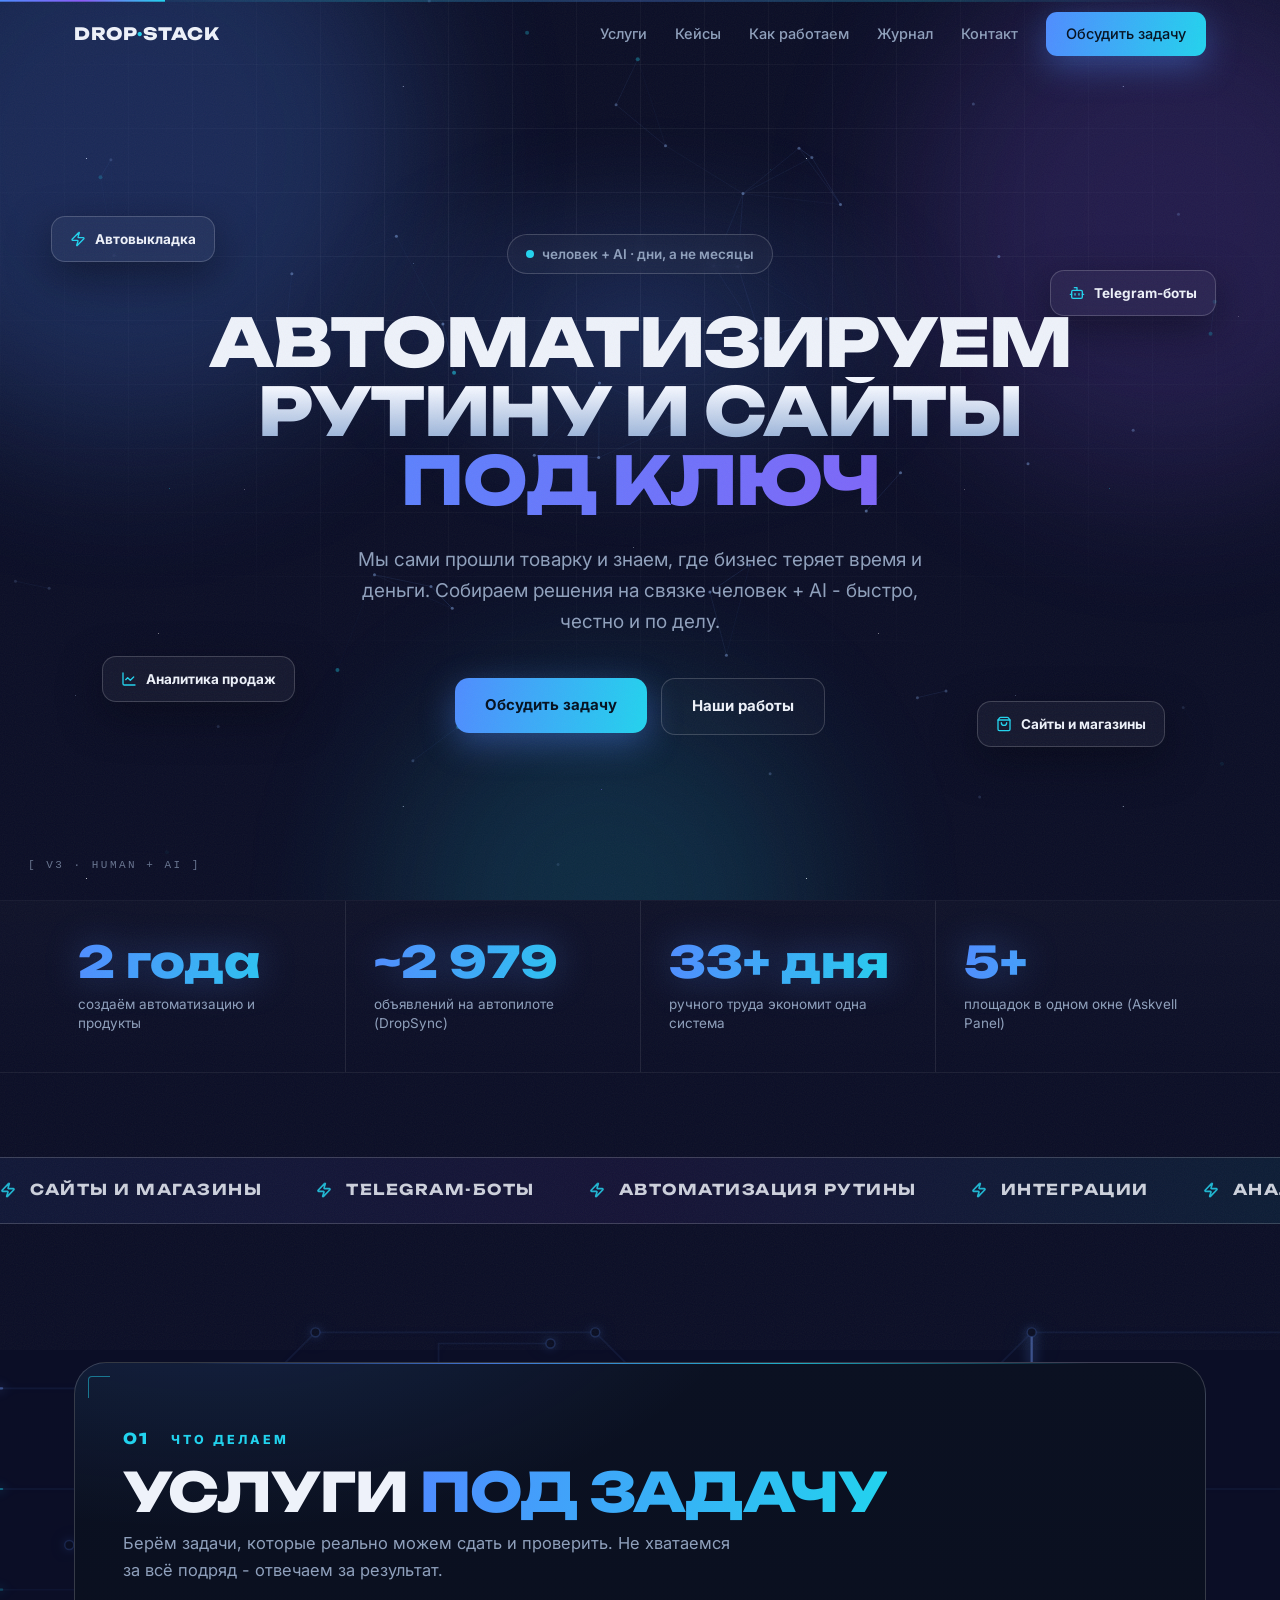
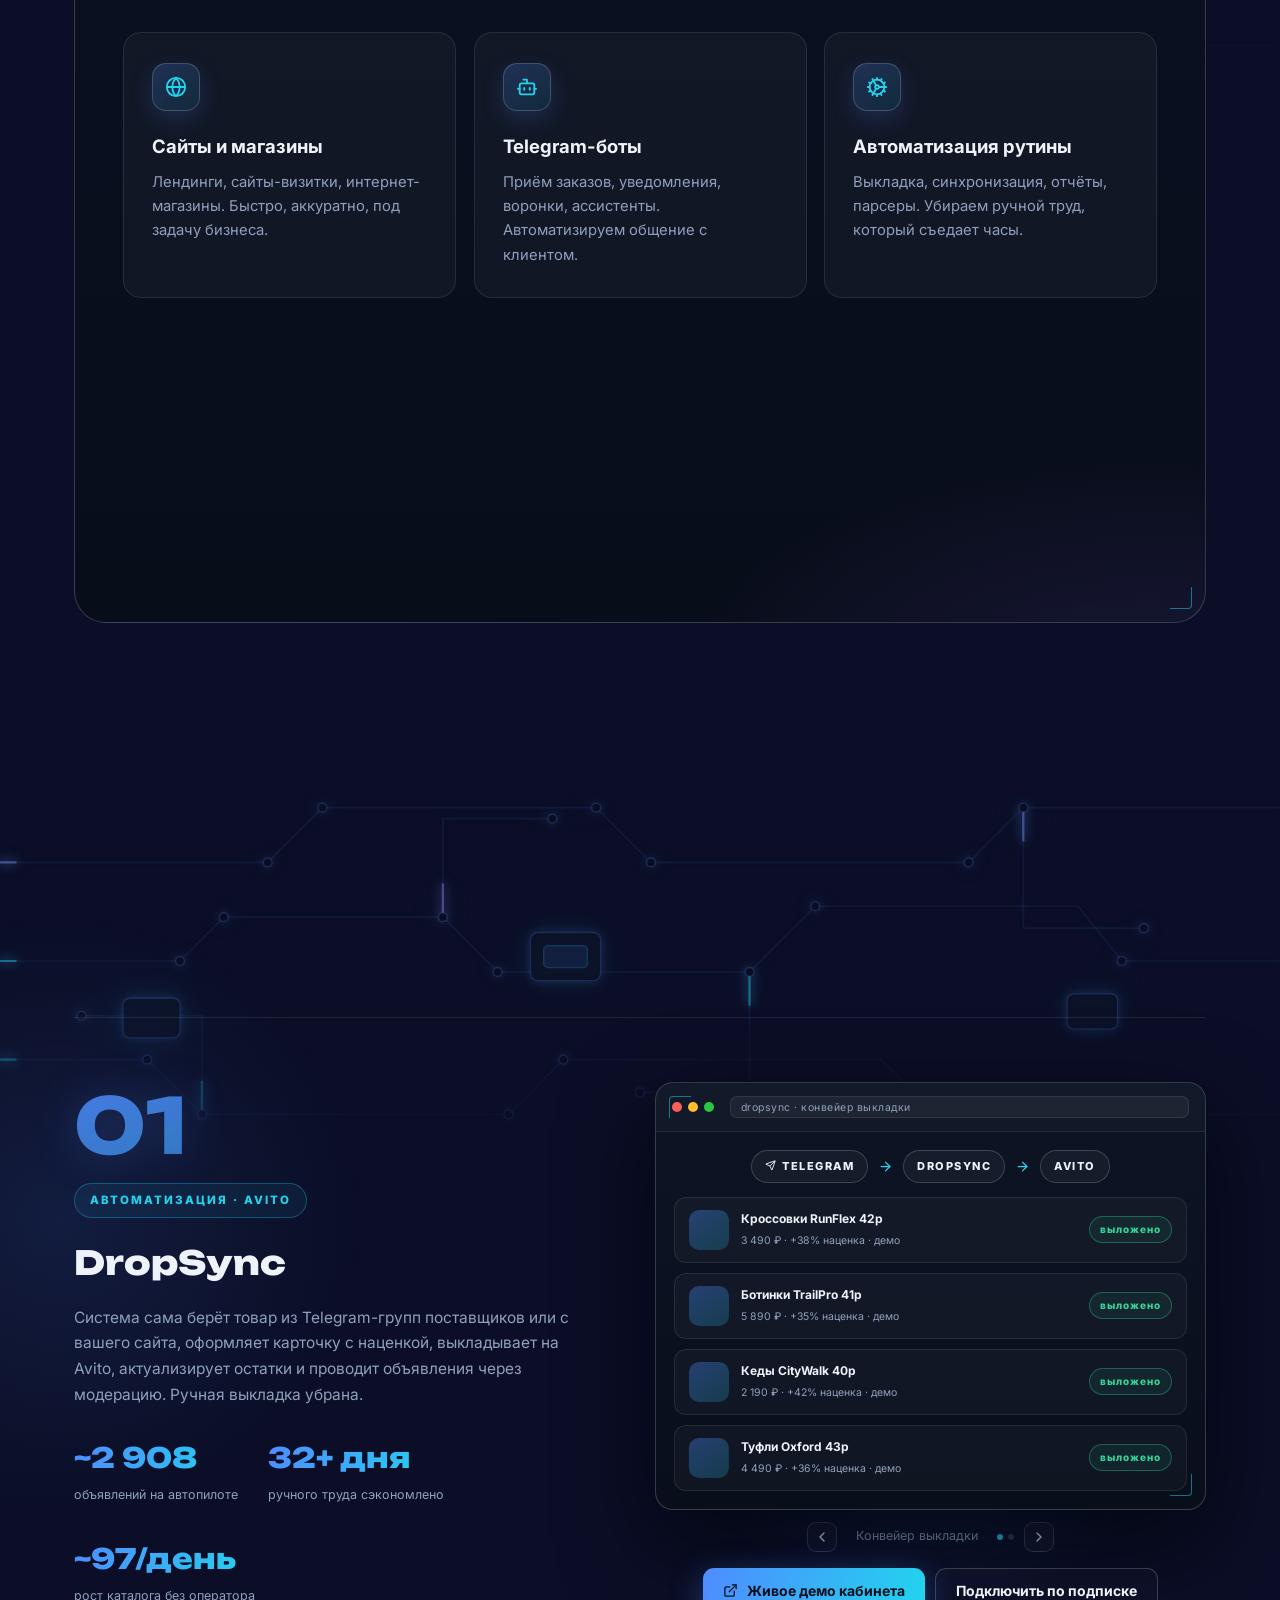
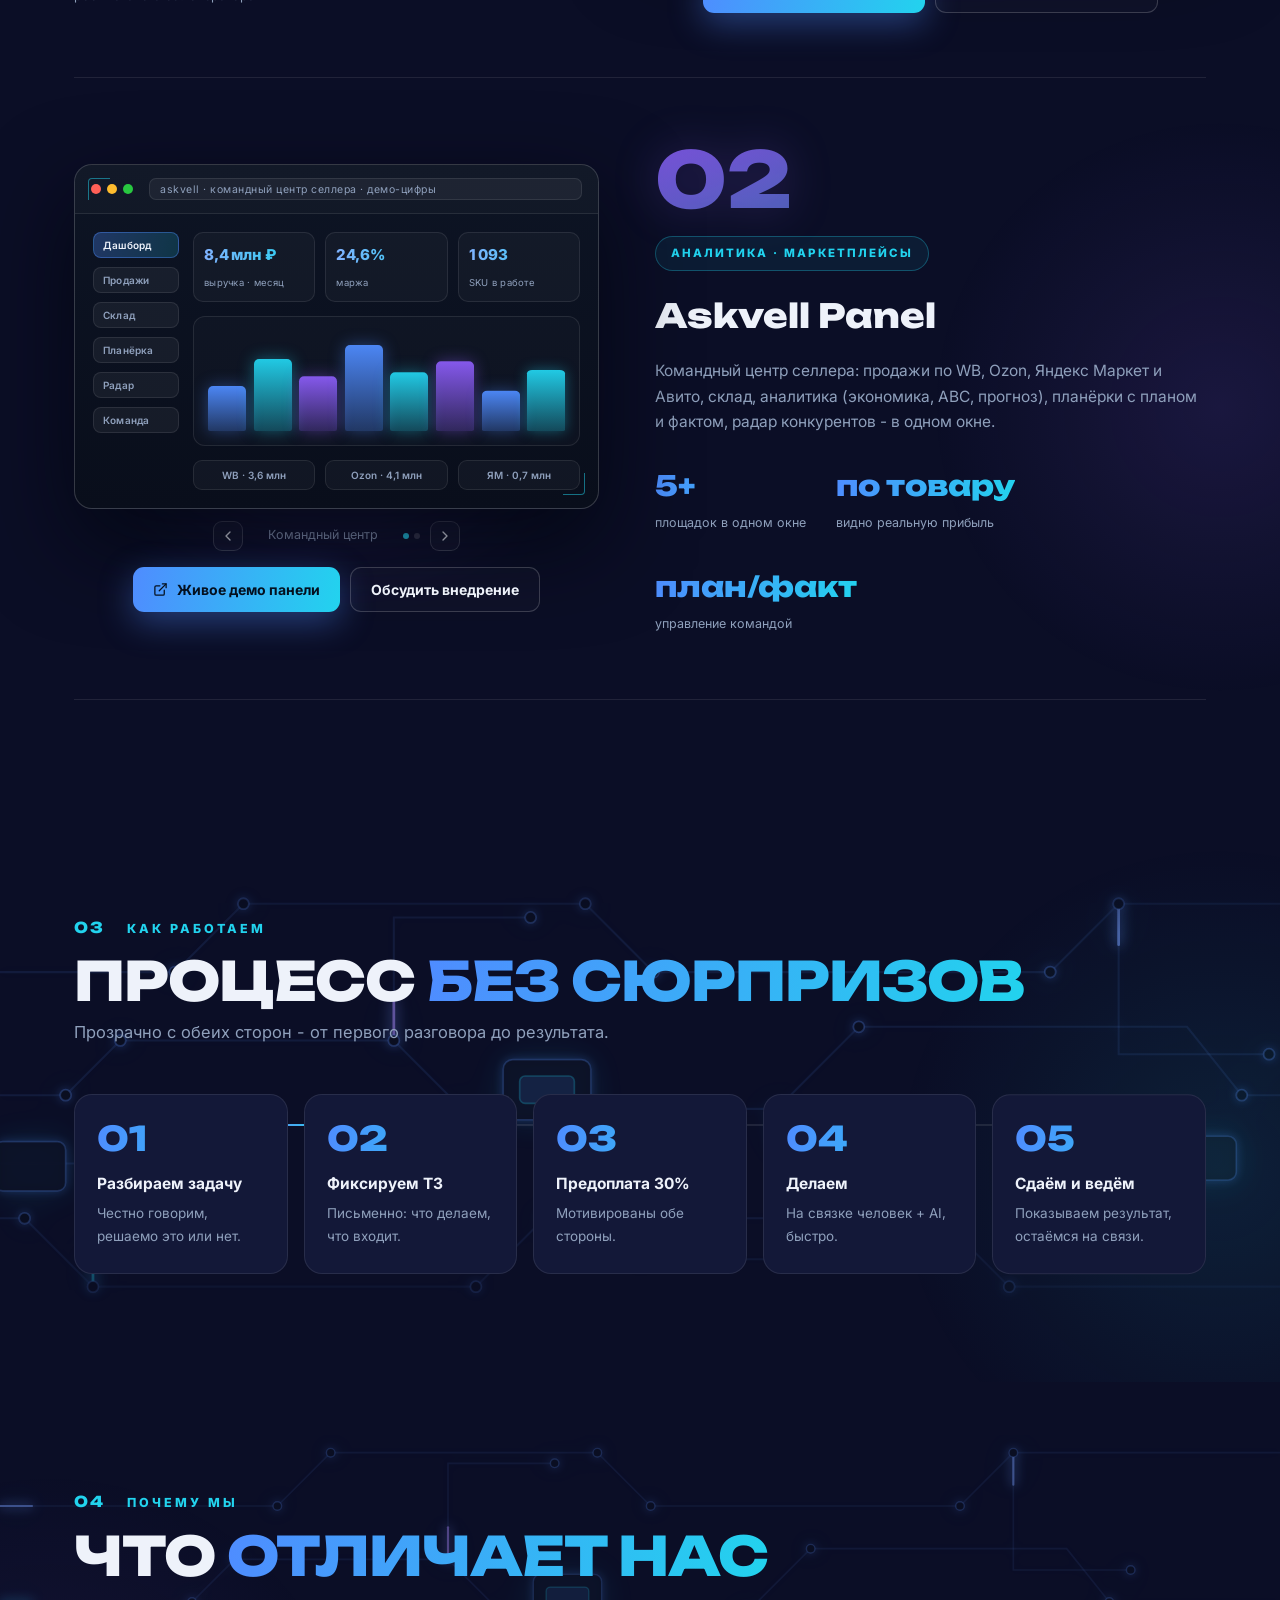
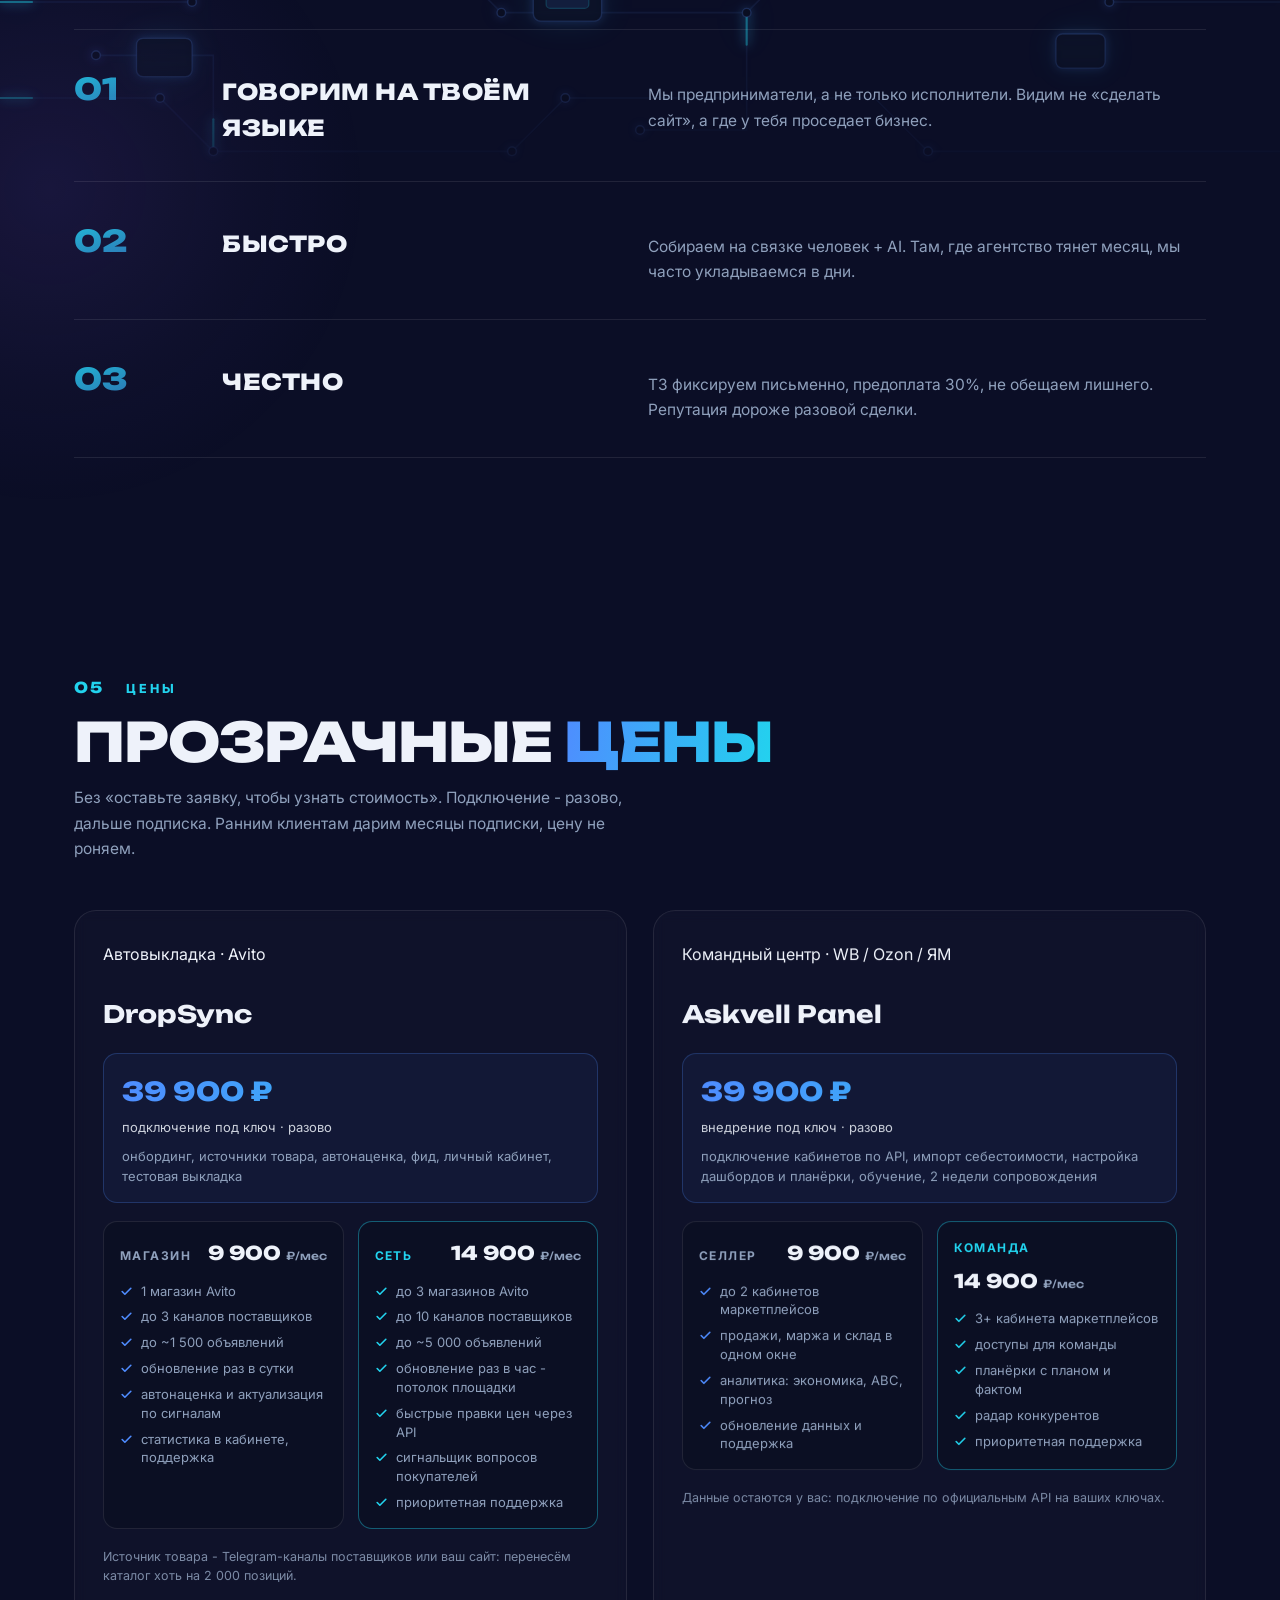
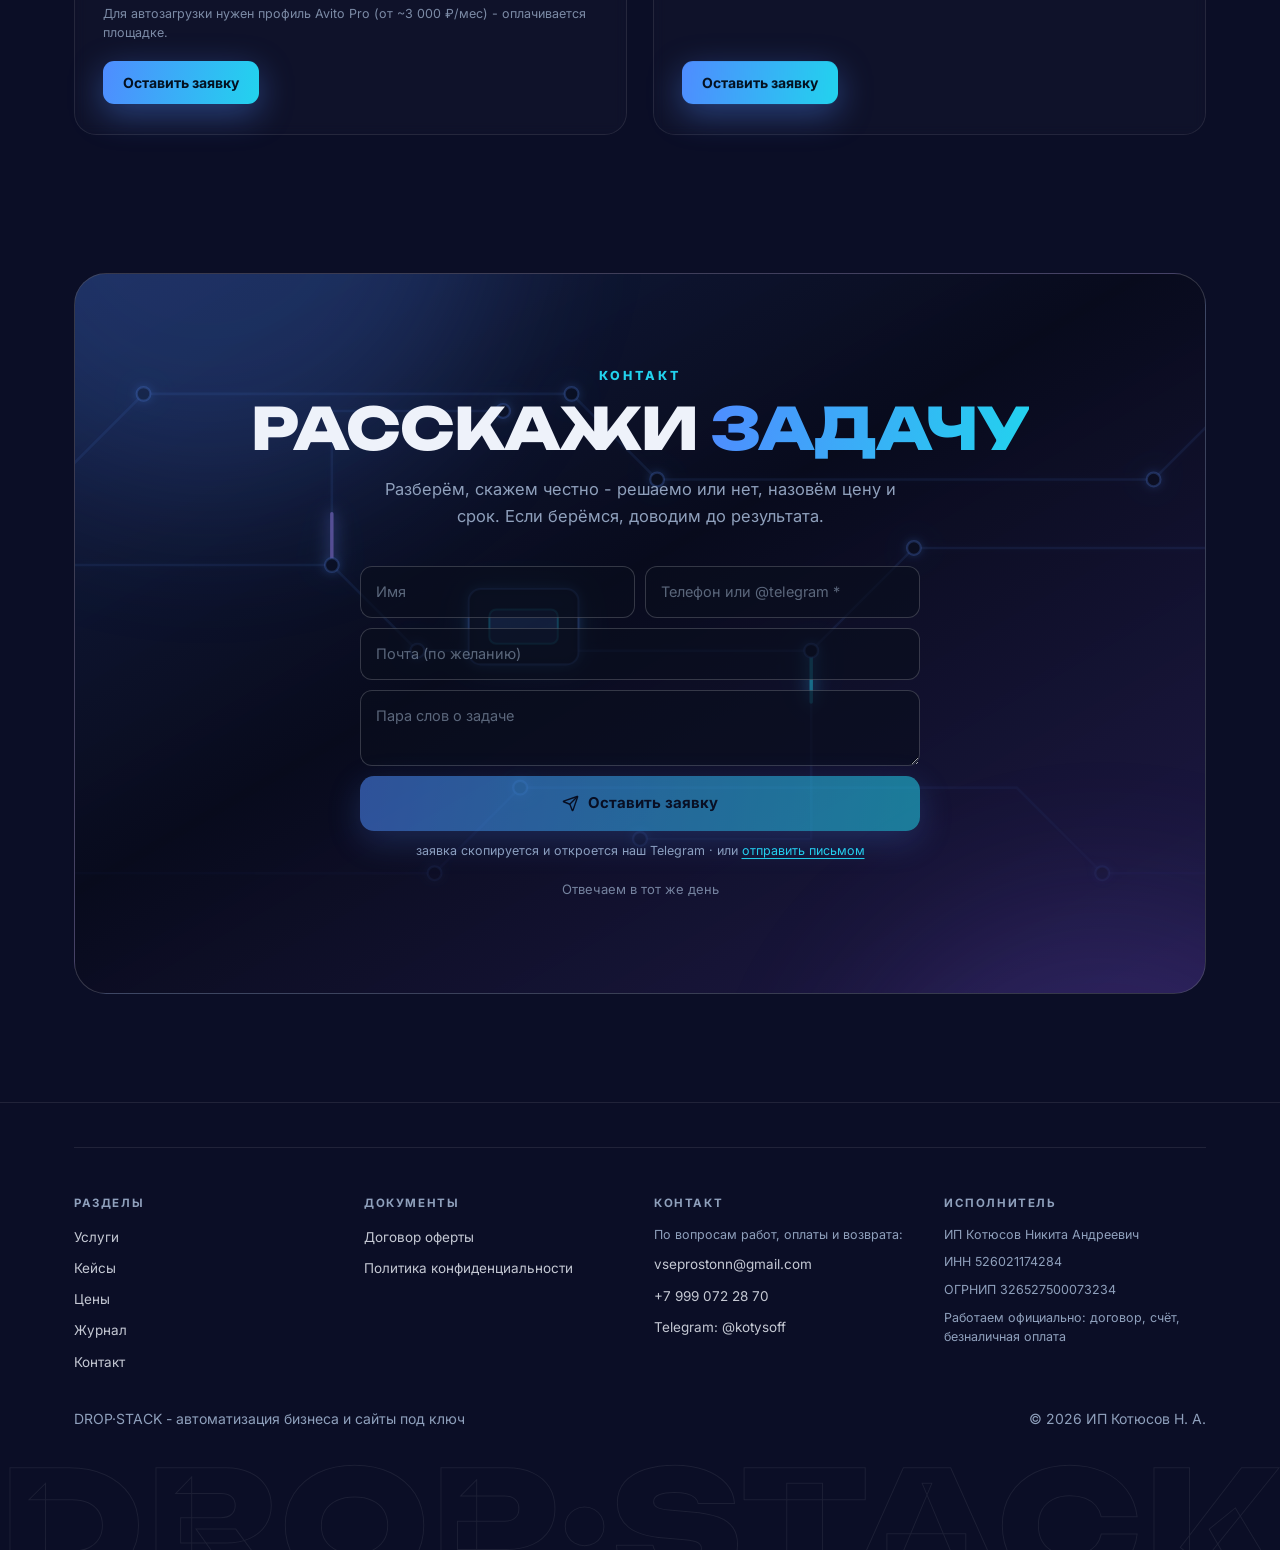
==== index.html @ 66cd3156 "site: живой нейро-мозг в пустой зоне Кейсов (связи бегут, реагирует на курсор)" ====
<!doctype html>
<html lang="ru">
  <head>
    <meta charset="UTF-8" />
    <meta name="viewport" content="width=device-width, initial-scale=1.0" />
    <title>DROP·STACK - автоматизация бизнеса и сайты под ключ</title>
    <meta name="description" content="Автоматизация рутины, сайты, Telegram-боты и интеграции. Сами из товарки - понимаем боль изнутри. Собираем на связке человек + AI: быстро и по делу." />
    <meta property="og:type" content="website" />
    <meta property="og:title" content="DROP·STACK - автоматизация бизнеса и сайты под ключ" />
    <meta property="og:description" content="Автоматизация рутины, сайты, Telegram-боты и интеграции. Собираем на связке человек + AI: быстро и по делу." />
    <meta property="og:url" content="https://dropstack.ru/" />
    <meta property="og:locale" content="ru_RU" />
    <meta property="og:image" content="https://dropstack.ru/og.png" />
    <meta property="og:image:width" content="1200" />
    <meta property="og:image:height" content="630" />
    <meta name="twitter:card" content="summary_large_image" />
    <meta name="twitter:image" content="https://dropstack.ru/og.png" />
    <meta name="theme-color" content="#0b0e26" />
    <link rel="icon" type="image/svg+xml" href="/favicon.svg" />
    <link rel="preconnect" href="https://fonts.googleapis.com" />
    <link rel="preconnect" href="https://fonts.gstatic.com" crossorigin />
    <link href="https://fonts.googleapis.com/css2?family=Inter:wght@400;500;700;800&family=Unbounded:wght@700;800&display=swap" rel="stylesheet" />
    <script type="application/ld+json">
    {
      "@context": "https://schema.org",
      "@type": "Organization",
      "name": "DROP·STACK",
      "url": "https://dropstack.ru/",
      "description": "Автоматизация бизнеса, сайты, Telegram-боты и интеграции на связке человек + AI",
      "contactPoint": { "@type": "ContactPoint", "url": "https://t.me/kotysoff", "contactType": "sales" }
    }
    </script>
    <script type="module" crossorigin src="/assets/main-CTXXVS-9.js"></script>
    <link rel="modulepreload" crossorigin href="/assets/x-BPyCkzCX.js">
    <link rel="modulepreload" crossorigin href="/assets/cog-C-pFBbUE.js">
    <link rel="modulepreload" crossorigin href="/assets/chart-column-D_txavmo.js">
    <link rel="stylesheet" crossorigin href="/assets/main-BK6hkOrl.css">
  </head>
  <body>
    <div id="root"></div>
  </body>
</html>
---- assets/main-BK6hkOrl.css ----
:root{--bg: #0b0e26;--bg2: #121740;--panel: rgba(255, 255, 255, .035);--panel-solid: #131838;--line: rgba(255, 255, 255, .09);--line-strong: rgba(255, 255, 255, .18);--text: #eef2fa;--muted: #8fa0bc;--accent: #4f8cff;--accent2: #22d3ee;--accent3: #8b5cf6;--grad: linear-gradient(100deg, #4f8cff, #22d3ee);--grad3: linear-gradient(100deg, #4f8cff 0%, #8b5cf6 50%, #22d3ee 100%);--radius: 18px;--max: 1180px;--nav-h: 68px}*{box-sizing:border-box;margin:0;padding:0}html{scroll-behavior:smooth}html,body{overflow-x:clip}body{font-family:Inter,-apple-system,BlinkMacSystemFont,Segoe UI,Roboto,sans-serif;background:var(--bg);color:var(--text);line-height:1.65;-webkit-font-smoothing:antialiased}a{color:inherit;text-decoration:none}button{font:inherit;border:none;background:none;cursor:pointer;color:inherit}::selection{background:#4f8cff59}.wrap{max-width:var(--max);margin:0 auto;padding:0 24px}.display{font-family:Unbounded,Inter,sans-serif;letter-spacing:-.5px}.grad-text{background:var(--grad);-webkit-background-clip:text;background-clip:text;color:transparent}.noise{position:fixed;inset:-50%;width:200%;height:200%;pointer-events:none;z-index:99;opacity:.05;background-image:url("data:image/svg+xml,%3Csvg xmlns='http://www.w3.org/2000/svg' width='240' height='240'%3E%3Cfilter id='n'%3E%3CfeTurbulence type='fractalNoise' baseFrequency='0.9' numOctaves='2'/%3E%3C/filter%3E%3Crect width='100%25' height='100%25' filter='url(%23n)'/%3E%3C/svg%3E")}.circuit{position:absolute;inset:0;width:100%;height:100%;pointer-events:none}.circuit .trace{fill:none;stroke:#6094ff29;stroke-width:1.5}.circuit .cpulse{fill:none;stroke:#22d3eee6;stroke-width:2;stroke-linecap:round;stroke-dasharray:30 1500;stroke-dashoffset:0;filter:drop-shadow(0 0 5px rgba(34,211,238,.9));animation:pulseflow 8s linear infinite}.circuit .cp1{animation-duration:10s;animation-delay:-3s;stroke:#78a0ffe6;filter:drop-shadow(0 0 5px rgba(120,160,255,.9))}.circuit .cp2{animation-duration:12s;animation-delay:-6s}.circuit .cp3{animation-duration:9s;animation-delay:-1.5s;stroke:#a78bfad9;filter:drop-shadow(0 0 5px rgba(167,139,250,.85))}@keyframes pulseflow{to{stroke-dashoffset:-1530}}.circuit .chips rect{fill:#0d1322e6;stroke:#6094ff59;stroke-width:1.2}.circuit .chips .chip-core{fill:#4f8cff33;stroke:#22d3ee66}.circuit .pad{fill:#0a0f1e;stroke:#6094ff66;stroke-width:1.3}.circuit-bg-process{opacity:.62;mask-image:linear-gradient(180deg,transparent 0%,#000 22%,#000 68%,transparent 100%);-webkit-mask-image:linear-gradient(180deg,transparent 0%,#000 22%,#000 68%,transparent 100%)}.circuit-bg-cta{opacity:.55;mask-image:linear-gradient(180deg,#000 55%,transparent 95%);-webkit-mask-image:linear-gradient(180deg,#000 55%,transparent 95%)}.circuit-bg-cases{inset:0 0 auto;height:460px;opacity:.52;mask-image:linear-gradient(180deg,transparent 0%,#000 18%,#000 58%,transparent 100%);-webkit-mask-image:linear-gradient(180deg,transparent 0%,#000 18%,#000 58%,transparent 100%)}.circuit-bg-services{inset:0 0 auto;height:470px;opacity:.5;mask-image:linear-gradient(180deg,transparent 0%,#000 16%,#000 54%,transparent 100%);-webkit-mask-image:linear-gradient(180deg,transparent 0%,#000 16%,#000 54%,transparent 100%)}.cta-form{width:100%;max-width:560px;margin:26px auto 0;display:flex;flex-direction:column;gap:10px;position:relative;text-align:left}.cta-form-row{display:flex;gap:10px}.cta-form-row input{flex:1;min-width:0}.cta-form input,.cta-form textarea{width:100%;background:#0a0f1ea6;border:1px solid var(--line-strong);border-radius:12px;padding:13px 15px;color:var(--text);font:inherit;font-size:14.5px;outline:none;transition:border-color .2s;resize:vertical}.cta-form input::placeholder,.cta-form textarea::placeholder{color:#9fb0c98c}.cta-form input:focus,.cta-form textarea:focus{border-color:#4f8cff8c}.cta-form-send{width:100%;justify-content:center}.cta-form-send:disabled{opacity:.55;cursor:not-allowed}.cta-form-alt{font-size:12.5px;color:var(--muted);text-align:center}.cta-form-alt a{color:var(--accent2);text-decoration:underline;text-underline-offset:3px}.cta-form-done{display:flex;flex-direction:column;gap:10px;align-items:center;text-align:center;color:var(--text);font-size:15px;padding:10px 0 2px}.cta-form-done>svg{color:#34d399}@media(max-width:640px){.cta-form-row{flex-direction:column}}.circuit-bg-why{inset:0 0 auto;height:440px;opacity:.5;mask-image:linear-gradient(180deg,transparent 0%,#000 16%,#000 56%,transparent 100%);-webkit-mask-image:linear-gradient(180deg,transparent 0%,#000 16%,#000 56%,transparent 100%)}.neural-cases{position:absolute;top:-20px;right:0;width:62%;height:640px;opacity:.75;pointer-events:none;mask-image:radial-gradient(ellipse 78% 72% at 72% 34%,#000 32%,transparent 78%);-webkit-mask-image:radial-gradient(ellipse 78% 72% at 72% 34%,#000 32%,transparent 78%)}@media(max-width:900px){.neural-cases{width:100%;height:420px;opacity:.55}}.sec-glow{position:absolute;pointer-events:none;opacity:.85}.sec-glow.gl-cases-1{width:640px;height:640px;left:-260px;top:10%;background:radial-gradient(circle,rgba(79,140,255,.14) 0%,rgba(79,140,255,.05) 42%,transparent 68%)}.sec-glow.gl-cases-2{width:600px;height:600px;right:-240px;bottom:6%;background:radial-gradient(circle,rgba(139,92,246,.14) 0%,rgba(139,92,246,.05) 42%,transparent 68%)}.sec-glow.gl-process{width:680px;height:680px;right:-280px;top:4%;background:radial-gradient(circle,rgba(34,211,238,.11) 0%,rgba(34,211,238,.04) 42%,transparent 68%)}.sec-glow.gl-why{width:660px;height:660px;left:-280px;bottom:6%;background:radial-gradient(circle,rgba(139,92,246,.13) 0%,rgba(139,92,246,.04) 42%,transparent 68%)}.stars{position:fixed;inset:0;pointer-events:none;z-index:0;background-repeat:repeat;animation:twinkle 7s ease-in-out infinite}.stars.s1{background-image:radial-gradient(1.5px 1.5px at 12% 22%,rgba(255,255,255,.9),transparent 55%),radial-gradient(1px 1px at 34% 68%,rgba(255,255,255,.7),transparent 55%),radial-gradient(1.5px 1.5px at 56% 12%,rgba(210,228,255,.8),transparent 55%),radial-gradient(1px 1px at 72% 44%,rgba(255,255,255,.65),transparent 55%),radial-gradient(1.2px 1.2px at 88% 76%,rgba(226,238,255,.75),transparent 55%),radial-gradient(1px 1px at 22% 88%,rgba(255,255,255,.6),transparent 55%);background-size:720px 720px}.stars.s2{background-image:radial-gradient(1.4px 1.4px at 18% 52%,rgba(34,211,238,.75),transparent 55%),radial-gradient(1px 1px at 44% 28%,rgba(160,200,255,.7),transparent 55%),radial-gradient(1.2px 1.2px at 64% 84%,rgba(139,92,246,.6),transparent 55%),radial-gradient(1px 1px at 82% 18%,rgba(34,211,238,.65),transparent 55%),radial-gradient(1.1px 1.1px at 8% 74%,rgba(190,214,255,.6),transparent 55%);background-size:940px 940px;animation-delay:-3.5s;animation-duration:9s}@keyframes twinkle{0%,to{opacity:.3}50%{opacity:.85}}.comet{position:absolute;top:16%;left:-8%;width:130px;height:2px;border-radius:2px;background:linear-gradient(90deg,transparent,rgba(170,205,255,.95));filter:drop-shadow(0 0 7px rgba(130,185,255,.9));opacity:0;transform:rotate(16deg);animation:comet 15s linear infinite 5s;pointer-events:none;z-index:1}@keyframes comet{0%{opacity:0;transform:translate(0) rotate(16deg)}0.6%{opacity:1}6.5%{opacity:1}7.5%{opacity:0;transform:translate(64vw,19vw) rotate(16deg)}to{opacity:0;transform:translate(64vw,19vw) rotate(16deg)}}.cursor-dot,.cursor-ring{position:fixed;top:0;left:0;border-radius:50%;pointer-events:none;z-index:200}.cursor-dot{width:8px;height:8px;background:#fff;mix-blend-mode:difference}.cursor-ring{width:38px;height:38px;border:1.5px solid rgba(255,255,255,.65);mix-blend-mode:difference}@media(pointer:coarse){.cursor-dot,.cursor-ring{display:none}}.progress{position:fixed;top:0;left:0;right:0;height:2px;background:var(--grad3);transform-origin:0 50%;z-index:100}.nav-outer{position:fixed;top:0;left:0;right:0;z-index:90;transition:background .35s ease,border-color .35s ease,backdrop-filter .35s ease;border-bottom:1px solid transparent}.nav-outer.scrolled{background:#05070fb8;backdrop-filter:blur(16px);-webkit-backdrop-filter:blur(16px);border-bottom-color:var(--line)}.nav{height:var(--nav-h);display:flex;align-items:center;justify-content:space-between;gap:18px}.logo{font-family:Unbounded,sans-serif;font-weight:800;font-size:17px;white-space:nowrap;letter-spacing:.5px}.logo .dot{color:var(--accent2)}.nav-links{display:flex;gap:28px;align-items:center}.nav-links a{color:var(--muted);font-size:14.5px;font-weight:500;transition:color .25s;position:relative}.nav-links a:after{content:"";position:absolute;left:0;bottom:-6px;width:100%;height:2px;background:var(--grad);border-radius:2px;transform:scaleX(0);transform-origin:0 50%;transition:transform .3s ease}.nav-links a:hover{color:var(--text)}.nav-links a:hover:after{transform:scaleX(1)}.nav-links a.btn-primary{color:#04101f}.nav-links a.btn-primary:after{display:none}.btn{display:inline-flex;align-items:center;gap:9px;padding:15px 30px;border-radius:14px;font-weight:700;font-size:15px;transition:transform .25s ease,box-shadow .25s ease,border-color .25s ease;will-change:transform;position:relative}.btn-primary{background:var(--grad);color:#04101f;box-shadow:0 10px 34px #4f8cff66}.btn-primary:hover{box-shadow:0 16px 50px #22d3ee80}.btn-ghost{border:1px solid var(--line-strong);color:var(--text);background:#ffffff05}.btn-ghost:hover{border-color:var(--accent2)}.btn-sm{padding:10px 20px;font-size:14px;border-radius:11px}.burger{display:none;padding:8px;color:var(--text)}.m-menu{display:none;overflow:hidden;border-bottom:1px solid var(--line);background:#05070ff7}.m-menu-inner{display:flex;flex-direction:column;gap:4px;padding:12px 24px 22px}.m-menu a{padding:12px 4px;font-size:16px;font-weight:600;color:var(--muted);border-bottom:1px solid rgba(255,255,255,.05)}.m-menu a:last-child{border-bottom:none}.hero{position:relative;min-height:100svh;display:flex;flex-direction:column;justify-content:center;padding:calc(var(--nav-h) + 40px) 0 40px;overflow:hidden}.hero-bg{position:absolute;inset:0;pointer-events:none}.grid-pattern{position:absolute;inset:0;background-image:linear-gradient(rgba(255,255,255,.05) 1px,transparent 1px),linear-gradient(90deg,rgba(255,255,255,.05) 1px,transparent 1px);background-size:64px 64px;mask-image:radial-gradient(ellipse 80% 70% at 50% 30%,#000 20%,transparent 75%);-webkit-mask-image:radial-gradient(ellipse 80% 70% at 50% 30%,#000 20%,transparent 75%)}.aurora{position:absolute;border-radius:50%;filter:blur(80px);opacity:.6;will-change:transform;animation:drift 24s ease-in-out infinite alternate}.aurora-1{width:580px;height:580px;left:-160px;top:-140px;background:#4f8cff61}.aurora-2{width:520px;height:520px;right:-150px;top:-40px;background:#8b5cf64d;animation-delay:-9s;animation-duration:28s}.aurora-3{width:440px;height:440px;left:30%;bottom:-220px;background:#22d3ee3d;animation-delay:-16s;animation-duration:32s}.hero-beam{position:absolute;left:50%;top:8%;width:900px;height:520px;transform:translate(-50%);background:radial-gradient(ellipse 50% 50% at 50% 50%,rgba(79,140,255,.22),transparent 70%);filter:blur(30px)}@keyframes drift{0%{transform:translateZ(0) scale(1)}50%{transform:translate3d(70px,50px,0) scale(1.1)}to{transform:translate3d(-50px,80px,0) scale(.94)}}.neural{position:absolute;inset:0;width:100%;height:100%;opacity:.6;mask-image:radial-gradient(ellipse 85% 80% at 50% 45%,#000 30%,transparent 80%);-webkit-mask-image:radial-gradient(ellipse 85% 80% at 50% 45%,#000 30%,transparent 80%)}.scanline{position:absolute;left:0;right:0;top:0;height:2px;background:linear-gradient(90deg,transparent 8%,rgba(34,211,238,.45),rgba(79,140,255,.55),rgba(34,211,238,.45),transparent 92%);opacity:.5;animation:scan 9s linear infinite;pointer-events:none;z-index:2}@keyframes scan{0%{transform:translateY(-4px)}to{transform:translateY(105svh)}}.hero-tag{position:absolute;left:28px;bottom:26px;font-family:ui-monospace,SF Mono,Cascadia Mono,Menlo,monospace;font-size:11px;letter-spacing:2.5px;text-transform:uppercase;color:#8fa0bcb3;z-index:2}@media(max-width:760px){.hero-tag{display:none}}.hud-c{position:absolute;width:22px;height:22px;border:1.5px solid rgba(34,211,238,.5);pointer-events:none;z-index:3}.hud-c.tl{top:13px;left:13px;border-right:0;border-bottom:0;border-radius:4px 0 0}.hud-c.br{bottom:13px;right:13px;border-left:0;border-top:0;border-radius:0 0 4px}.glitch{position:relative}.glitch .gl{position:absolute;inset:0;opacity:0;pointer-events:none}.glitch .gl.a{animation:glitchA 7s infinite 3s}.glitch .gl.b{animation:glitchB 7s infinite 3s}@keyframes glitchA{0%,92%,97%,to{opacity:0;transform:none;clip-path:inset(0 0 0 0)}93%{opacity:.9;transform:translate(-7px,2px);clip-path:inset(8% 0 58% 0)}95%{opacity:.9;transform:translate(5px,-2px);clip-path:inset(62% 0 6% 0)}}@keyframes glitchB{0%,92.5%,96.5%,to{opacity:0;transform:none;clip-path:inset(0 0 0 0);filter:none}93.5%{opacity:.8;transform:translate(6px,1px);clip-path:inset(38% 0 34% 0);filter:hue-rotate(45deg)}95.5%{opacity:.8;transform:translate(-4px,-1px);clip-path:inset(74% 0 2% 0);filter:hue-rotate(-30deg)}}.hero-inner{position:relative;text-align:center}.hero-badge{display:inline-flex;align-items:center;gap:8px;padding:8px 18px;border-radius:999px;border:1px solid var(--line-strong);background:#ffffff08;color:var(--muted);font-size:13.5px;font-weight:600;margin-bottom:34px;backdrop-filter:blur(6px);-webkit-backdrop-filter:blur(6px)}.hero-badge .pulse-dot{width:8px;height:8px;border-radius:50%;background:var(--accent2);box-shadow:0 0 #22d3ee99;animation:pulse 2.2s infinite}@keyframes pulse{0%{box-shadow:0 0 #22d3ee8c}70%{box-shadow:0 0 0 9px #22d3ee00}to{box-shadow:0 0 #22d3ee00}}.hero h1{font-weight:800;text-transform:uppercase;line-height:1.04;letter-spacing:-1px;font-size:clamp(30px,5.2vw,74px)}.h1-line{display:block;white-space:nowrap}.h1-outline{background:linear-gradient(180deg,#f4f7ff 15%,#93aed6 95%);-webkit-background-clip:text;background-clip:text;color:transparent}.h1-grad{background:var(--grad3);background-size:200% auto;-webkit-background-clip:text;background-clip:text;color:transparent;animation:shimmer 7s ease-in-out infinite}@keyframes shimmer{0%,to{background-position:0% 50%}50%{background-position:100% 50%}}.hero-sub{color:var(--muted);font-size:clamp(16px,2vw,19px);max-width:600px;margin:28px auto 0}.hero-btns{margin-top:40px;display:flex;gap:14px;justify-content:center;flex-wrap:wrap}.chip{position:absolute;display:flex;align-items:center;gap:9px;padding:11px 18px;border-radius:14px;border:1px solid var(--line-strong);background:#ffffff0b;backdrop-filter:blur(10px);-webkit-backdrop-filter:blur(10px);font-size:13.5px;font-weight:700;color:var(--text);box-shadow:0 14px 40px #03061080;will-change:transform;white-space:nowrap}.chip svg{color:var(--accent2)}.chip-float{animation:float 7s ease-in-out infinite}.chip-float.f2{animation-delay:-2.4s;animation-duration:8s}.chip-float.f3{animation-delay:-4.2s;animation-duration:9s}.chip-float.f4{animation-delay:-1.2s;animation-duration:7.5s}@keyframes float{0%,to{transform:translateY(0)}50%{transform:translateY(-14px)}}.chip-1{left:4%;top:24%}.chip-2{right:5%;top:30%}.chip-3{left:8%;bottom:22%}.chip-4{right:9%;bottom:17%}.stats-band{border-top:1px solid rgba(255,255,255,.05);border-bottom:1px solid rgba(255,255,255,.05);background:linear-gradient(180deg,rgba(255,255,255,.015),transparent)}.stats-band-inner{display:grid;grid-template-columns:repeat(4,1fr)}.stat{padding:38px 28px;border-left:1px solid var(--line);text-align:left}.stat:first-child{border-left:none}.stat .n{font-family:Unbounded,sans-serif;font-size:clamp(30px,3.4vw,46px);font-weight:800;background:var(--grad);-webkit-background-clip:text;background-clip:text;color:transparent;white-space:nowrap;line-height:1.1;filter:drop-shadow(0 0 18px rgba(79,140,255,.35))}.stat .l{font-size:13.5px;color:var(--muted);margin-top:8px;line-height:1.45}.marquee-wrap{overflow:clip;padding:30px 0;margin:54px 0 0;position:relative}.marquee-tilt{transform:none}.marquee{border-top:1px solid var(--line-strong);border-bottom:1px solid var(--line-strong);padding:20px 0;overflow:hidden;background:linear-gradient(90deg,#4f8cff14,#8b5cf614,#22d3ee14);position:relative}.marquee-track{display:flex;gap:54px;width:max-content;animation:marquee 28s linear infinite}@keyframes marquee{0%{transform:translate(0)}to{transform:translate(-50%)}}.marquee-item{display:flex;align-items:center;gap:14px;color:var(--text);font-family:Unbounded,sans-serif;font-weight:700;font-size:15px;letter-spacing:1.5px;text-transform:uppercase;white-space:nowrap;opacity:.85}.marquee-item svg{color:var(--accent2)}section{padding:108px 0;position:relative;overflow:clip}.sec-head{display:flex;align-items:baseline;gap:22px;margin-bottom:12px}.sec-num{font-family:Unbounded,sans-serif;font-size:15px;font-weight:800;color:var(--accent2);letter-spacing:2px}.eyebrow{color:var(--accent2);font-weight:800;font-size:12.5px;letter-spacing:3px;text-transform:uppercase}h2.sec-title{font-size:clamp(30px,4.4vw,54px);font-weight:800;margin:10px 0 8px;letter-spacing:-1px;text-transform:uppercase;line-height:1.08}.sec-title .accent{background:var(--grad);-webkit-background-clip:text;background-clip:text;color:transparent}.lead{color:var(--muted);max-width:620px;margin-bottom:48px;font-size:16.5px}.grid{display:grid;gap:18px}.g3{grid-template-columns:repeat(3,1fr)}.panel-section{position:relative;border-radius:32px;border:1px solid var(--line-strong);background:radial-gradient(900px 420px at 12% -10%,rgba(79,140,255,.16),transparent 60%),radial-gradient(800px 420px at 95% 110%,rgba(139,92,246,.14),transparent 60%),linear-gradient(180deg,#0b1122,#080d1a);padding:64px 48px;overflow:hidden}.panel-section:before{content:"";position:absolute;top:0;left:10%;right:10%;height:1px;background:linear-gradient(90deg,transparent,rgba(79,140,255,.8),rgba(34,211,238,.8),transparent)}.card{position:relative;background:#ffffff09;border:1px solid var(--line);border-radius:var(--radius);padding:30px 28px;transition:transform .3s ease,border-color .3s ease,box-shadow .3s ease,background .3s ease;will-change:transform;overflow:hidden}.card:before{content:"";position:absolute;inset:0;background:radial-gradient(420px 200px at 50% -60px,rgba(79,140,255,.18),transparent 70%);opacity:0;transition:opacity .35s ease;pointer-events:none}.card:hover{transform:translateY(-7px);border-color:#4f8cff80;box-shadow:0 22px 54px #03071299;background:#ffffff0d}.card:hover:before{opacity:1}.card h3{font-size:18.5px;font-weight:700;margin-bottom:8px}.card p{color:var(--muted);font-size:14.8px}.card .ic{width:48px;height:48px;border-radius:14px;display:flex;align-items:center;justify-content:center;margin-bottom:20px;border:1px solid var(--line-strong);background:linear-gradient(145deg,#4f8cff38,#22d3ee1a);color:var(--accent2);box-shadow:0 8px 22px #4f8cff2e}.card .go{position:absolute;top:26px;right:24px;color:var(--accent2);opacity:0;transform:translate(-6px,6px);transition:opacity .3s ease,transform .3s ease}.card:hover .go{opacity:1;transform:translate(0)}.case-row{display:grid;grid-template-columns:1fr 1.05fr;gap:56px;align-items:center;padding:64px 0;border-top:1px solid var(--line)}.case-row:last-child{border-bottom:1px solid var(--line)}.case-row.rev .case-text{order:2}.case-row.rev .case-visual{order:1}.case-num{font-family:Unbounded,sans-serif;font-size:clamp(52px,6vw,86px);font-weight:800;line-height:1;background:linear-gradient(160deg,#4f8cffd9,#22d3ee80);-webkit-background-clip:text;background-clip:text;color:transparent;filter:drop-shadow(0 0 22px rgba(79,140,255,.3));margin-bottom:18px}.case-row.rev .case-num{background:linear-gradient(160deg,#8b5cf6d9,#22d3ee80);-webkit-background-clip:text;background-clip:text;filter:drop-shadow(0 0 22px rgba(139,92,246,.3))}.case-text .tag{display:inline-block;font-size:11.5px;font-weight:800;color:var(--accent2);letter-spacing:2px;text-transform:uppercase;padding:7px 15px;border:1px solid rgba(34,211,238,.3);border-radius:999px;background:#22d3ee12;margin-bottom:18px}.case-text h3{font-family:Unbounded,sans-serif;font-size:clamp(24px,2.6vw,34px);font-weight:800;margin-bottom:14px}.case-text>p{color:var(--muted);font-size:15.5px;margin-bottom:28px}.metrics{display:flex;gap:30px;flex-wrap:wrap}.metric .n{font-family:Unbounded,sans-serif;font-size:clamp(20px,2.2vw,28px);font-weight:800;white-space:nowrap}.metric .l{font-size:12.5px;color:var(--muted);margin-top:4px}.case-visual{position:relative}.case-glow{position:absolute;inset:-12%;background:radial-gradient(ellipse 60% 55% at 50% 50%,rgba(79,140,255,.22),transparent 70%);filter:blur(30px);pointer-events:none}.case-row.rev .case-glow{background:radial-gradient(ellipse 60% 55% at 50% 50%,rgba(139,92,246,.22),transparent 70%)}.mock{position:relative;border-radius:18px;border:1px solid var(--line-strong);background:linear-gradient(180deg,#0d1424,#090e1b);box-shadow:0 34px 90px #02050ebf;overflow:hidden}.mock-bar{display:flex;align-items:center;gap:8px;padding:13px 16px;border-bottom:1px solid var(--line);background:#ffffff05}.mock-bar .dots{display:flex;gap:6px}.mock-bar .dots span{width:10px;height:10px;border-radius:50%;background:#ffffff24}.mock-bar .dots span:nth-child(1){background:#ff5f57}.mock-bar .dots span:nth-child(2){background:#febc2e}.mock-bar .dots span:nth-child(3){background:#28c840}.mock-bar .addr{flex:1;margin-left:8px;height:22px;border-radius:7px;background:#ffffff0d;border:1px solid var(--line);display:flex;align-items:center;padding:0 10px;font-size:10.5px;color:var(--muted);letter-spacing:.5px}.mock-body{padding:18px}.feed{display:flex;flex-direction:column;gap:10px;overflow:hidden;max-height:320px}.feed-item{display:flex;align-items:center;gap:12px;padding:12px 14px;border-radius:12px;border:1px solid var(--line);background:#ffffff08}.feed-item .thumb{width:40px;height:40px;border-radius:10px;flex-shrink:0;background:linear-gradient(145deg,#4f8cff59,#22d3ee33)}.feed-item .lines{flex:1;display:flex;flex-direction:column;gap:7px}.feed-item .l1{height:8px;border-radius:4px;background:#ffffff29;width:62%}.feed-item .l2{height:7px;border-radius:4px;background:#ffffff14;width:40%}.feed-item .ok{font-size:10px;font-weight:800;letter-spacing:1px;color:#34d399;border:1px solid rgba(52,211,153,.35);background:#34d39914;border-radius:999px;padding:4px 10px;white-space:nowrap}.feed-flow{display:flex;align-items:center;justify-content:center;gap:10px;margin-bottom:14px;font-size:11px;font-weight:800;letter-spacing:1.5px;text-transform:uppercase;color:var(--muted)}.feed-flow .node{padding:6px 13px;border-radius:999px;border:1px solid var(--line-strong);background:#ffffff0a;color:var(--text)}.feed-flow .arrow{color:var(--accent2);display:flex}.dash{display:grid;grid-template-columns:86px 1fr;gap:14px}.dash-side{display:flex;flex-direction:column;gap:9px}.dash-side .item{height:26px;border-radius:8px;background:#ffffff0d;border:1px solid var(--line);display:flex;align-items:center;padding:0 9px;font-size:10px;font-weight:600;letter-spacing:.02em;color:var(--muted);white-space:nowrap}.dash-side .item.active{background:linear-gradient(100deg,#4f8cff4d,#22d3ee2e);border-color:#4f8cff66;color:var(--text)}.dash-main{display:flex;flex-direction:column;gap:14px}.dash-kpis{display:grid;grid-template-columns:repeat(3,1fr);gap:10px}.dash-kpi{border-radius:10px;border:1px solid var(--line);background:#ffffff08;padding:10px;display:flex;flex-direction:column;gap:7px}.dash-kpi .k1{font-size:15px;font-weight:800;letter-spacing:-.01em;color:var(--text);background:linear-gradient(90deg,#7fb2ff,#22d3ee);-webkit-background-clip:text;background-clip:text;-webkit-text-fill-color:transparent;white-space:nowrap}.dash-kpi .k2{font-size:9.5px;color:var(--muted);letter-spacing:.03em;white-space:nowrap}.dash-chart{border-radius:12px;border:1px solid var(--line);background:#ffffff05;padding:14px;display:flex;align-items:flex-end;gap:8px;height:130px}.dash-chart .bar{flex:1;border-radius:5px 5px 2px 2px;background:linear-gradient(180deg,#4f8cfff2,#4f8cff4d);transform-origin:bottom;box-shadow:0 0 16px #4f8cff61}.dash-chart .bar.c2{background:linear-gradient(180deg,#22d3eef2,#22d3ee47);box-shadow:0 0 16px #22d3ee61}.dash-chart .bar.c3{background:linear-gradient(180deg,#8b5cf6f2,#8b5cf647);box-shadow:0 0 16px #8b5cf666}.dash-row{display:flex;gap:10px}.dash-row .cell{flex:1;height:30px;border-radius:9px;border:1px solid var(--line);background:#ffffff09;display:flex;align-items:center;justify-content:center;font-size:10px;font-weight:600;color:var(--muted);white-space:nowrap}.mc-controls{display:flex;align-items:center;gap:10px;margin-top:12px;justify-content:center}.mc-controls button{width:30px;height:30px;border-radius:9px;border:1px solid var(--line-strong);background:#ffffff08;color:var(--text);display:flex;align-items:center;justify-content:center;transition:border-color .2s,background .2s}.mc-controls button:hover{border-color:var(--accent2);background:#22d3ee14}.mc-title{font-size:12.5px;color:var(--muted);min-width:140px;text-align:center}.mc-dots{display:flex;gap:5px}.mc-dots i{width:6px;height:6px;border-radius:50%;background:#ffffff2e}.mc-dots i.on{background:var(--accent2)}.case-actions{display:flex;gap:10px;margin-top:16px;justify-content:center;flex-wrap:wrap}.ch-bar-mock{height:9px;border-radius:5px;background:#ffffff12;overflow:hidden}.ch-bar-mock i{display:block;height:100%;border-radius:5px;background:var(--grad)}.mock-t1{font-size:12px;font-weight:700;color:var(--text);line-height:1.3}.mock-t2{font-size:10.5px;color:var(--muted);line-height:1.3}.mock-caption{font-size:10.5px;color:var(--muted);text-align:center;margin-top:10px}.mock-pf{display:flex;justify-content:space-between;font-size:11.5px;margin-bottom:4px}.mock-pf b{font-weight:700}.steps{position:relative;display:grid;grid-template-columns:repeat(5,1fr);gap:16px}.steps-line{position:absolute;top:30px;left:4%;right:4%;height:2px;background:var(--line);z-index:0}.steps-line-fill{height:100%;background:var(--grad3);transform-origin:0 50%}.step{position:relative;z-index:1;background:var(--panel-solid);border:1px solid var(--line);border-radius:var(--radius);padding:26px 22px;transition:border-color .3s ease,transform .3s ease}.step:hover{border-color:#4f8cff80;transform:translateY(-5px)}.step .num{font-family:Unbounded,sans-serif;font-size:34px;font-weight:800;line-height:1;background:var(--grad);-webkit-background-clip:text;background-clip:text;color:transparent;margin-bottom:16px}.step h4{font-size:15.5px;font-weight:700;margin-bottom:6px}.step p{color:var(--muted);font-size:13.5px}.why-rows{border-top:1px solid var(--line);margin-top:44px}.why-row{display:grid;grid-template-columns:120px 1fr 1.4fr;gap:28px;align-items:baseline;padding:34px 0;border-bottom:1px solid var(--line);transition:background .3s ease}.why-row:hover{background:#ffffff04}.why-row .idx{font-family:Unbounded,sans-serif;font-size:30px;font-weight:800;background:linear-gradient(160deg,#22d3eee6,#4f8cff8c);-webkit-background-clip:text;background-clip:text;color:transparent}.why-row h3{font-family:Unbounded,sans-serif;font-size:clamp(17px,1.8vw,22px);font-weight:800;text-transform:uppercase;letter-spacing:.5px}.why-row p{color:var(--muted);font-size:15.5px}.cta-box{position:relative;border:1px solid var(--line-strong);border-radius:32px;padding:92px 32px;text-align:center;overflow:hidden;background:linear-gradient(150deg,#4f8cff24,#05070f66 45%,#8b5cf629)}.cta-box .aurora{opacity:.5}.cta-inner{position:relative;z-index:1}.cta-box h2{font-size:clamp(32px,5vw,58px);font-weight:800;margin:12px 0 16px;letter-spacing:-1px;text-transform:uppercase;line-height:1.06}.cta-box p{color:var(--muted);max-width:540px;margin:0 auto 36px;font-size:16.5px}.cta-note{margin-top:18px;font-size:13px;color:var(--muted);opacity:.8}footer{position:relative;border-top:1px solid var(--line);padding:44px 0 120px;color:var(--muted);font-size:14px;overflow:hidden}.footer-inner{display:flex;align-items:center;justify-content:space-between;gap:16px;flex-wrap:wrap;position:relative;z-index:1}footer a{color:var(--accent2)}footer a:hover{text-decoration:underline}.footer-mark{position:absolute;left:50%;bottom:-.34em;transform:translate(-50%);font-family:Unbounded,sans-serif;font-weight:800;font-size:clamp(70px,12vw,180px);letter-spacing:2px;white-space:nowrap;color:transparent;-webkit-text-stroke:1px rgba(255,255,255,.07);pointer-events:none;line-height:1}@media(max-width:1100px){.chip-1{left:1%}.chip-2{right:1%}.chip-3{left:2%}.chip-4{right:2%}}@media(max-width:960px){.g3,.steps{grid-template-columns:repeat(2,1fr)}.steps-line{display:none}.stats-band-inner{grid-template-columns:repeat(2,1fr)}.stat{border-left:none;border-top:1px solid var(--line)}.stat:nth-child(1),.stat:nth-child(2){border-top:none}.stat:nth-child(2n){border-left:1px solid var(--line)}.chip{display:none}.case-row{grid-template-columns:1fr;gap:34px;padding:48px 0}.case-row.rev .case-text{order:1}.case-row.rev .case-visual{order:2}.panel-section{padding:44px 28px}.why-row{grid-template-columns:64px 1fr}.why-row p{grid-column:2}}@media(max-width:760px){.nav-links{display:none}.burger,.m-menu{display:block}section{padding:72px 0}.marquee-wrap{margin-top:36px;padding:22px 0}}@media(max-width:560px){.g3,.steps{grid-template-columns:1fr}.stats-band-inner{grid-template-columns:1fr 1fr}.stat{padding:24px 18px}.hero h1{font-size:clamp(19px,6.2vw,34px);letter-spacing:0}.feed-flow{flex-wrap:wrap}.hero-btns .btn{width:100%;justify-content:center}.panel-section{padding:36px 20px;border-radius:24px}.metrics{gap:20px}.why-row{grid-template-columns:1fr;gap:8px;padding:26px 0}.why-row p{grid-column:1}.dash{grid-template-columns:64px 1fr}.footer-mark{font-size:64px}}@media(prefers-reduced-motion:reduce){html{scroll-behavior:auto}.aurora,.marquee-track,.hero-badge .pulse-dot,.chip-float,.scanline,.glitch .gl,.stars,.comet,.h1-grad,.circuit .cpulse{animation:none}*{transition-duration:.01ms!important}}#pricing{position:relative;padding:110px 0 30px}.price-sub{color:var(--muted);max-width:560px;margin:14px 0 0;font-size:15.5px}.price-grid{display:grid;grid-template-columns:1fr 1fr;gap:26px;margin-top:48px}.price-card{position:relative;height:100%;display:flex;flex-direction:column;gap:18px;padding:30px 28px;border:1px solid var(--line);border-radius:22px;background:#ffffff05;backdrop-filter:blur(6px)}.price-card h3{font-family:Unbounded,sans-serif;font-size:24px;margin:10px 0 0}.price-setup{padding:16px 18px;border:1px solid rgba(79,140,255,.25);border-radius:14px;background:#4f8cff0f}.ps-price{font-family:Unbounded,sans-serif;font-size:26px;font-weight:800}.ps-label{margin-top:4px;font-size:13px;color:var(--text);opacity:.85}.ps-list{margin-top:8px;font-size:13px;line-height:1.55;color:var(--muted)}.price-tiers{display:grid;grid-template-columns:1fr 1fr;gap:14px}.price-tier{padding:16px;border:1px solid var(--line);border-radius:14px;background:#0a0f1e73;transition:border-color .25s ease,transform .25s ease}.price-tier:hover{border-color:#4f8cff73;transform:translateY(-2px)}.price-tier.hot{border-color:#22d3ee66}.tier-top{display:flex;align-items:baseline;justify-content:space-between;gap:8px;flex-wrap:wrap}.tier-name{font-size:12px;font-weight:700;letter-spacing:.12em;text-transform:uppercase;color:var(--muted)}.price-tier.hot .tier-name{color:#22d3ee}.tier-price{font-family:Unbounded,sans-serif;font-size:19px;font-weight:800}.tier-price em{font-style:normal;font-size:11px;font-weight:500;color:var(--muted)}.price-tier ul{list-style:none;margin:12px 0 0;padding:0;display:grid;gap:7px}.price-tier li{display:flex;align-items:flex-start;gap:8px;font-size:13px;line-height:1.45;color:var(--muted)}.price-tier li svg{flex:none;margin-top:3px;color:#4f8cff}.price-tier.hot li svg{color:#22d3ee}.price-note{font-size:12.5px;line-height:1.55;color:var(--muted);opacity:.85}.price-cta{margin-top:auto;align-self:flex-start}.modal-price{margin:2px 0 10px;font-size:12.5px;color:var(--muted)}@media(max-width:900px){.price-grid{grid-template-columns:1fr}}@media(max-width:560px){.price-tiers{grid-template-columns:1fr}}[class*=circuit-bg-]{filter:drop-shadow(0 0 5px rgba(79,140,255,.45)) drop-shadow(0 0 16px rgba(34,211,238,.2))}.neural-pricing{position:absolute;inset:0;pointer-events:none;opacity:.5;mask-image:radial-gradient(ellipse 90% 75% at 50% 40%,#000 25%,transparent 82%);-webkit-mask-image:radial-gradient(ellipse 90% 75% at 50% 40%,#000 25%,transparent 82%)}.footer-grid{display:grid;grid-template-columns:repeat(4,1fr);gap:28px;padding:46px 0 34px;border-top:1px solid var(--line)}.f-col{display:flex;flex-direction:column;gap:9px}.f-head{font-size:11.5px;font-weight:700;letter-spacing:.14em;text-transform:uppercase;color:var(--muted);margin-bottom:4px}.f-col a{font-size:13.5px;color:var(--text);opacity:.82;transition:opacity .2s,color .2s}.f-col a:hover{opacity:1;color:var(--accent2)}.f-note{font-size:12.5px;color:var(--muted);line-height:1.5}@media(max-width:860px){.footer-grid{grid-template-columns:1fr 1fr}}@media(max-width:480px){.footer-grid{grid-template-columns:1fr}}
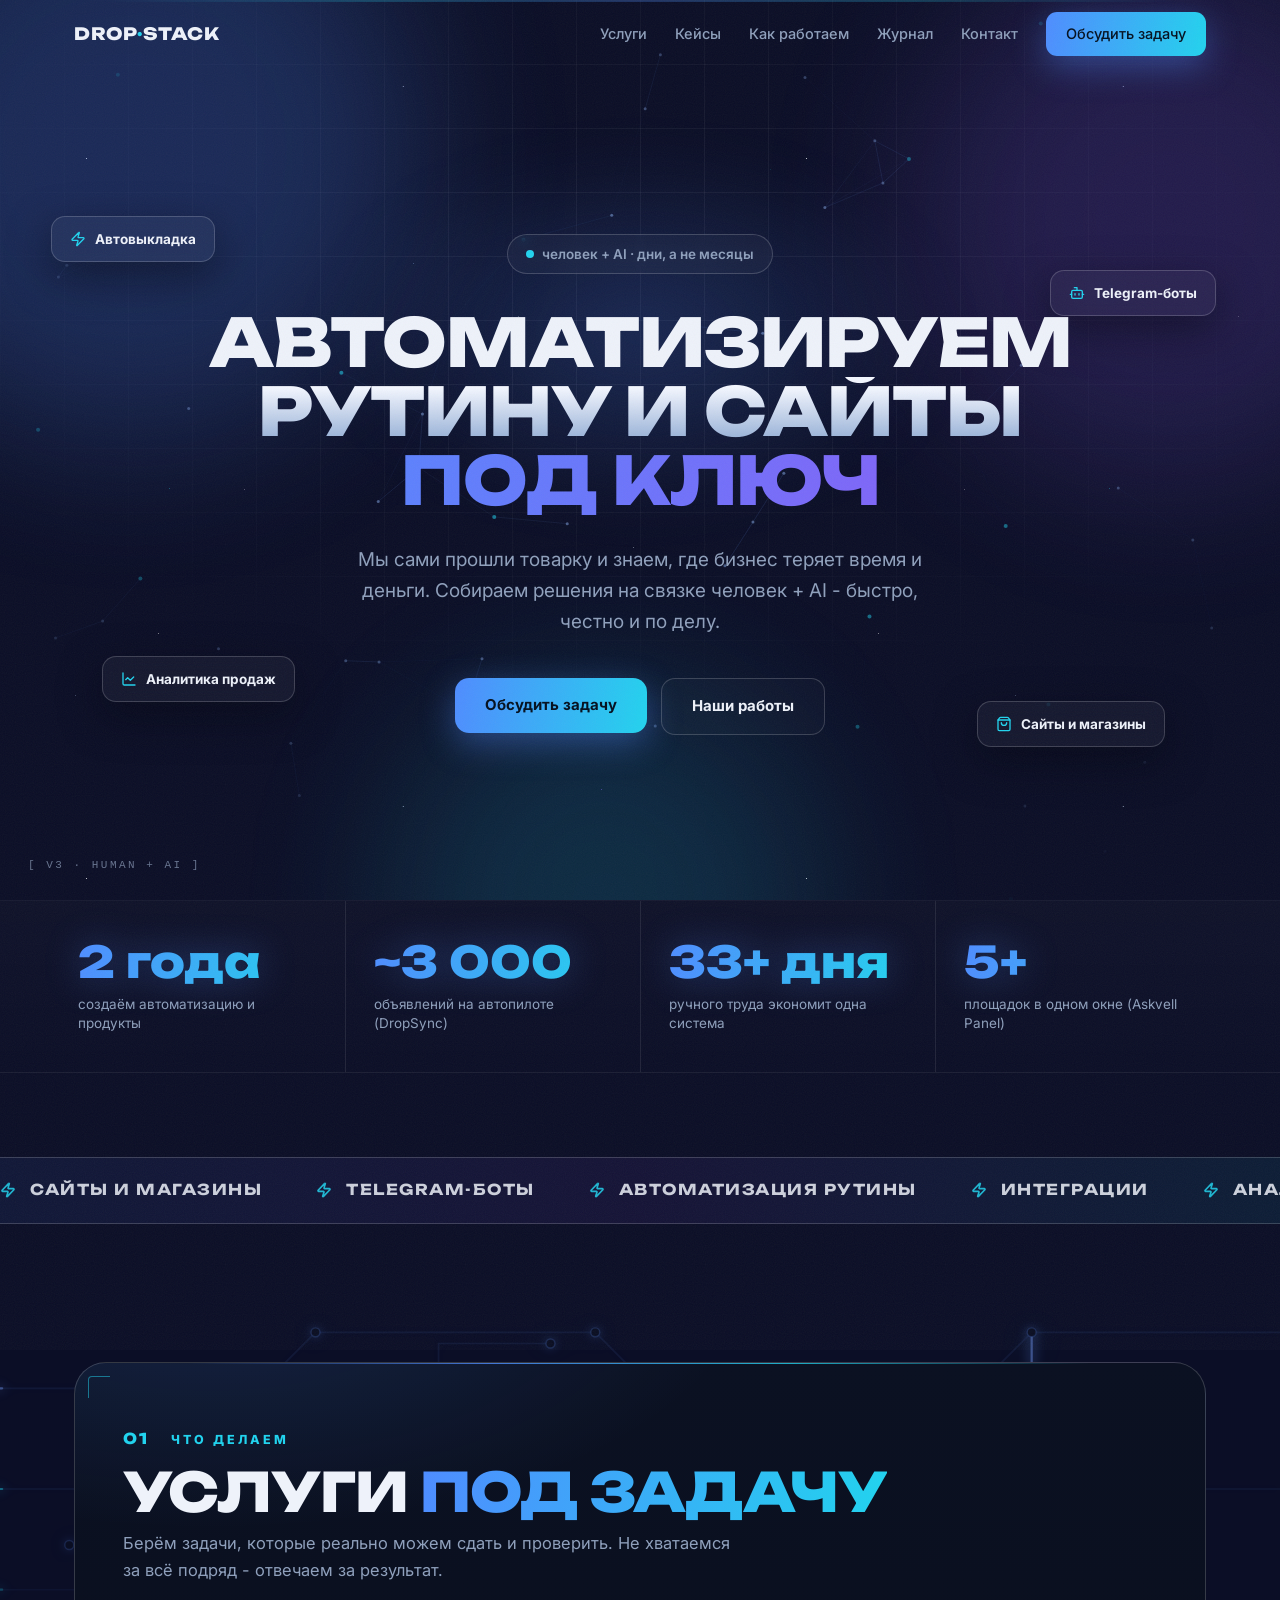
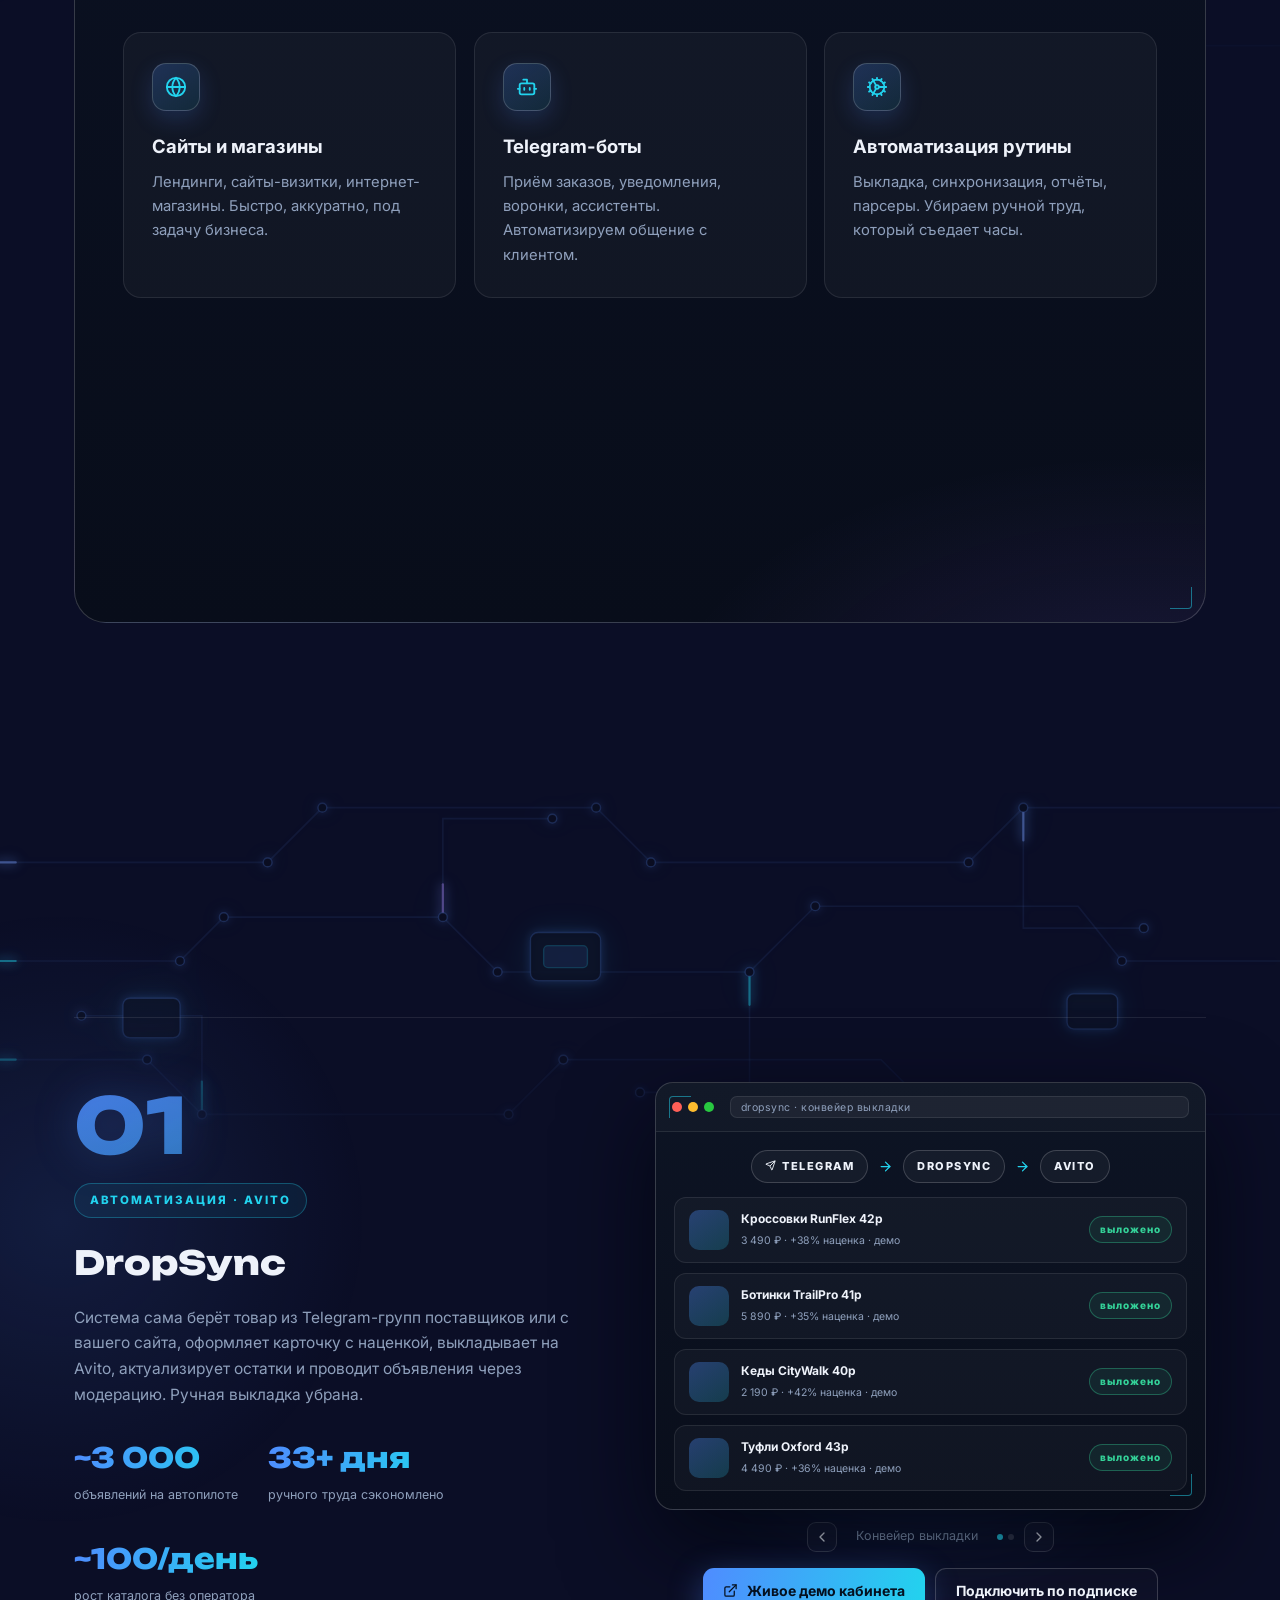
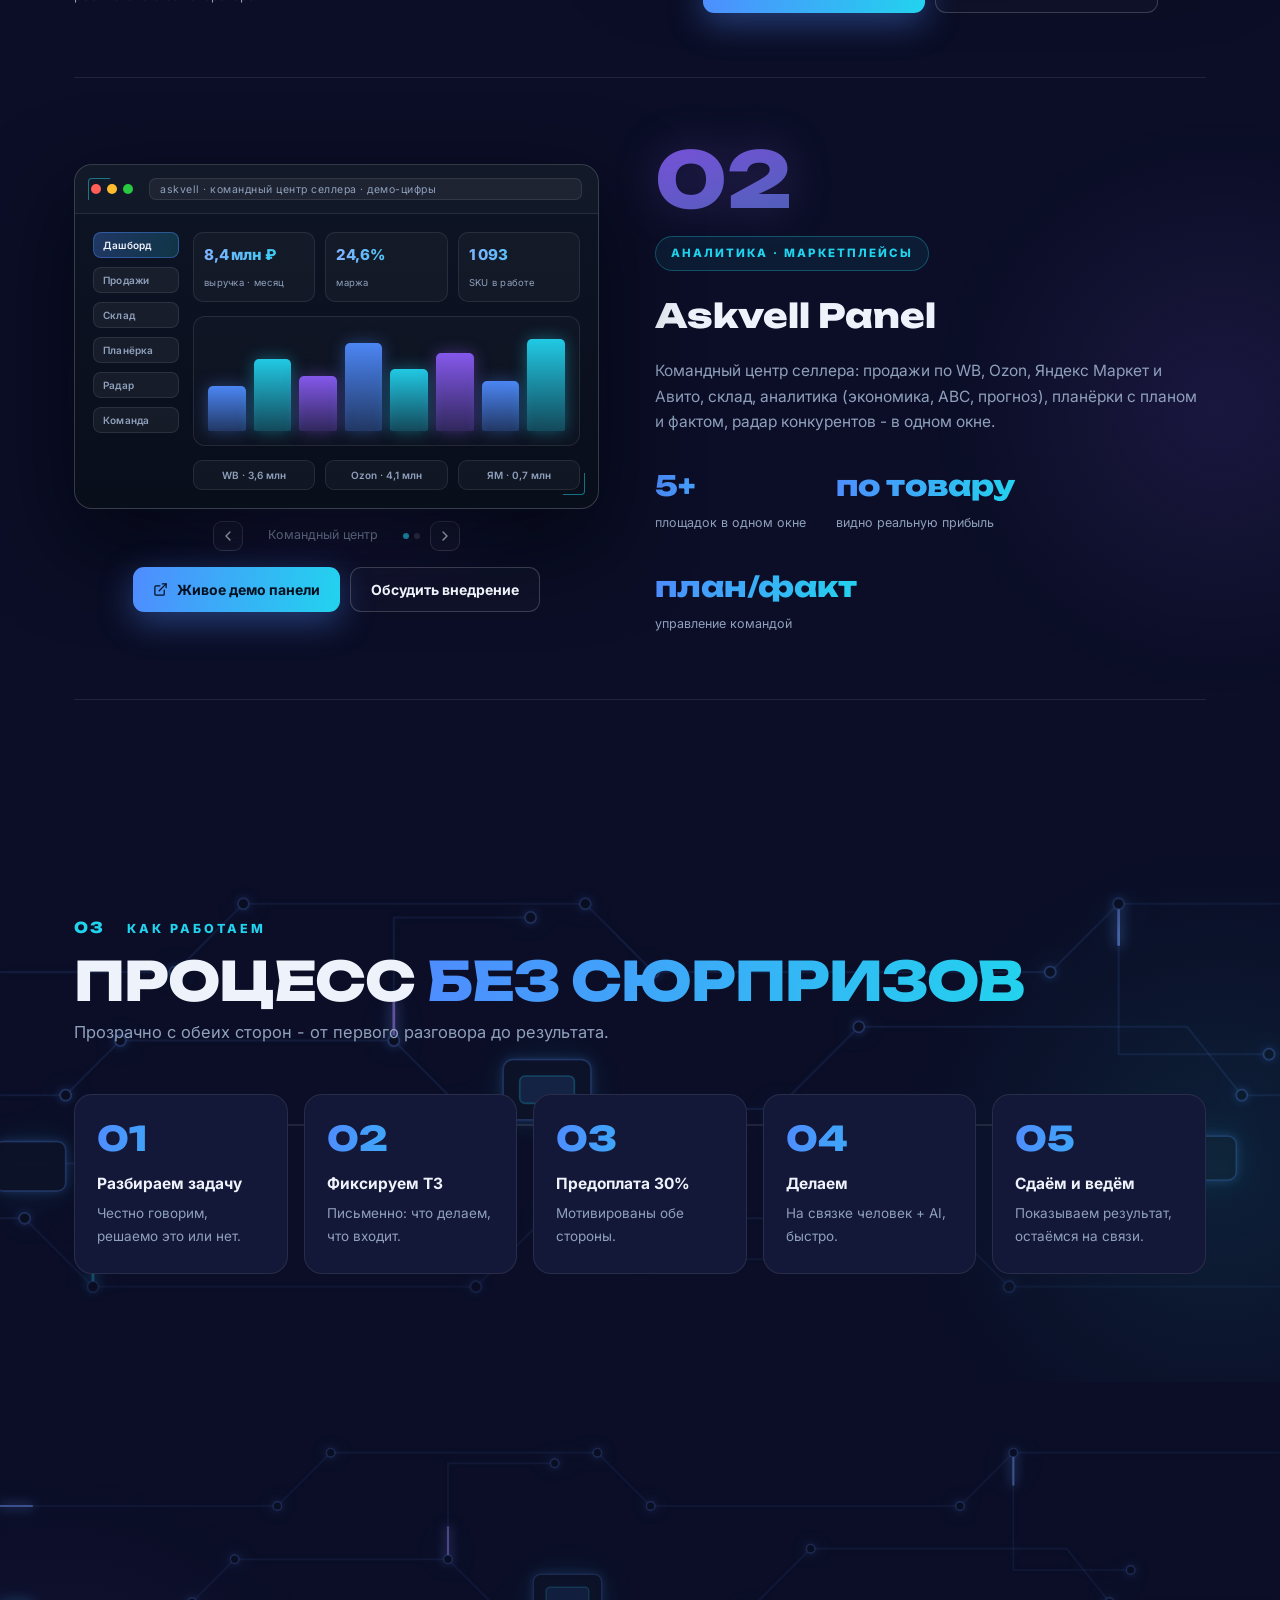
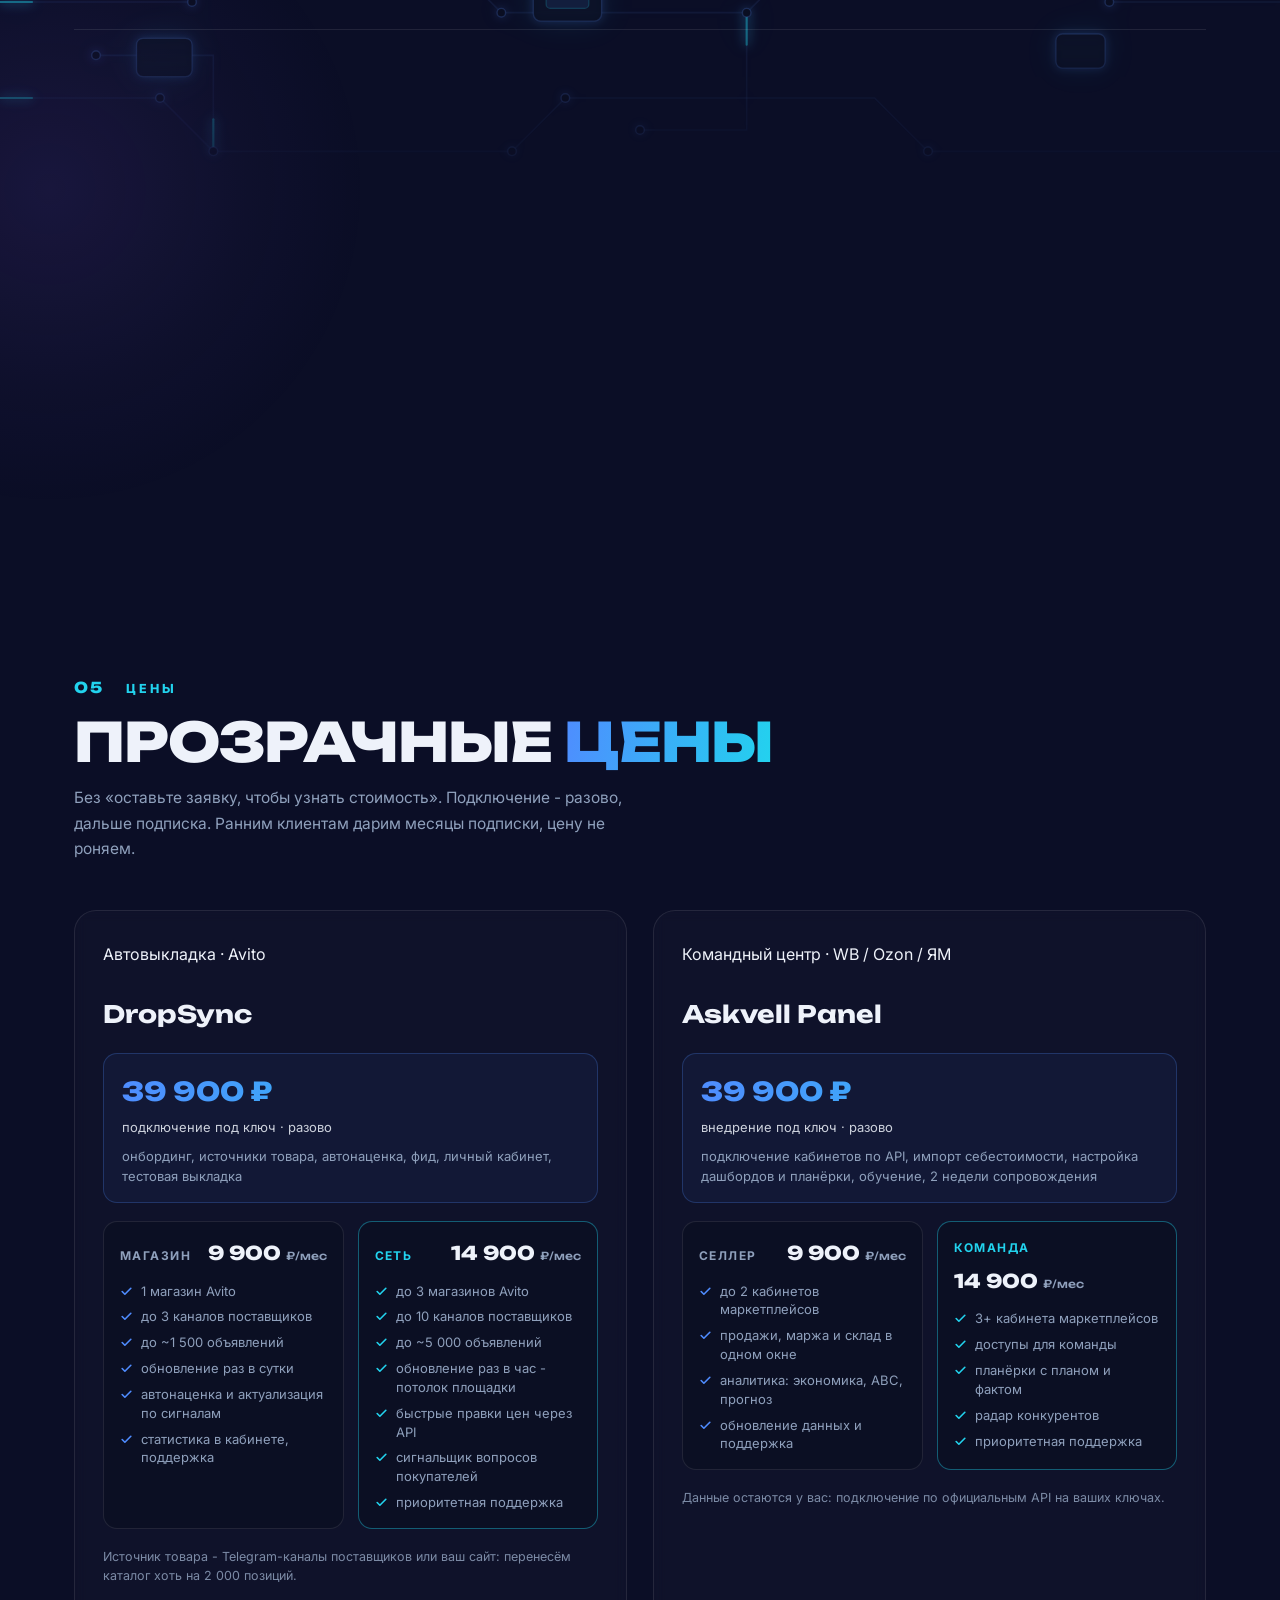
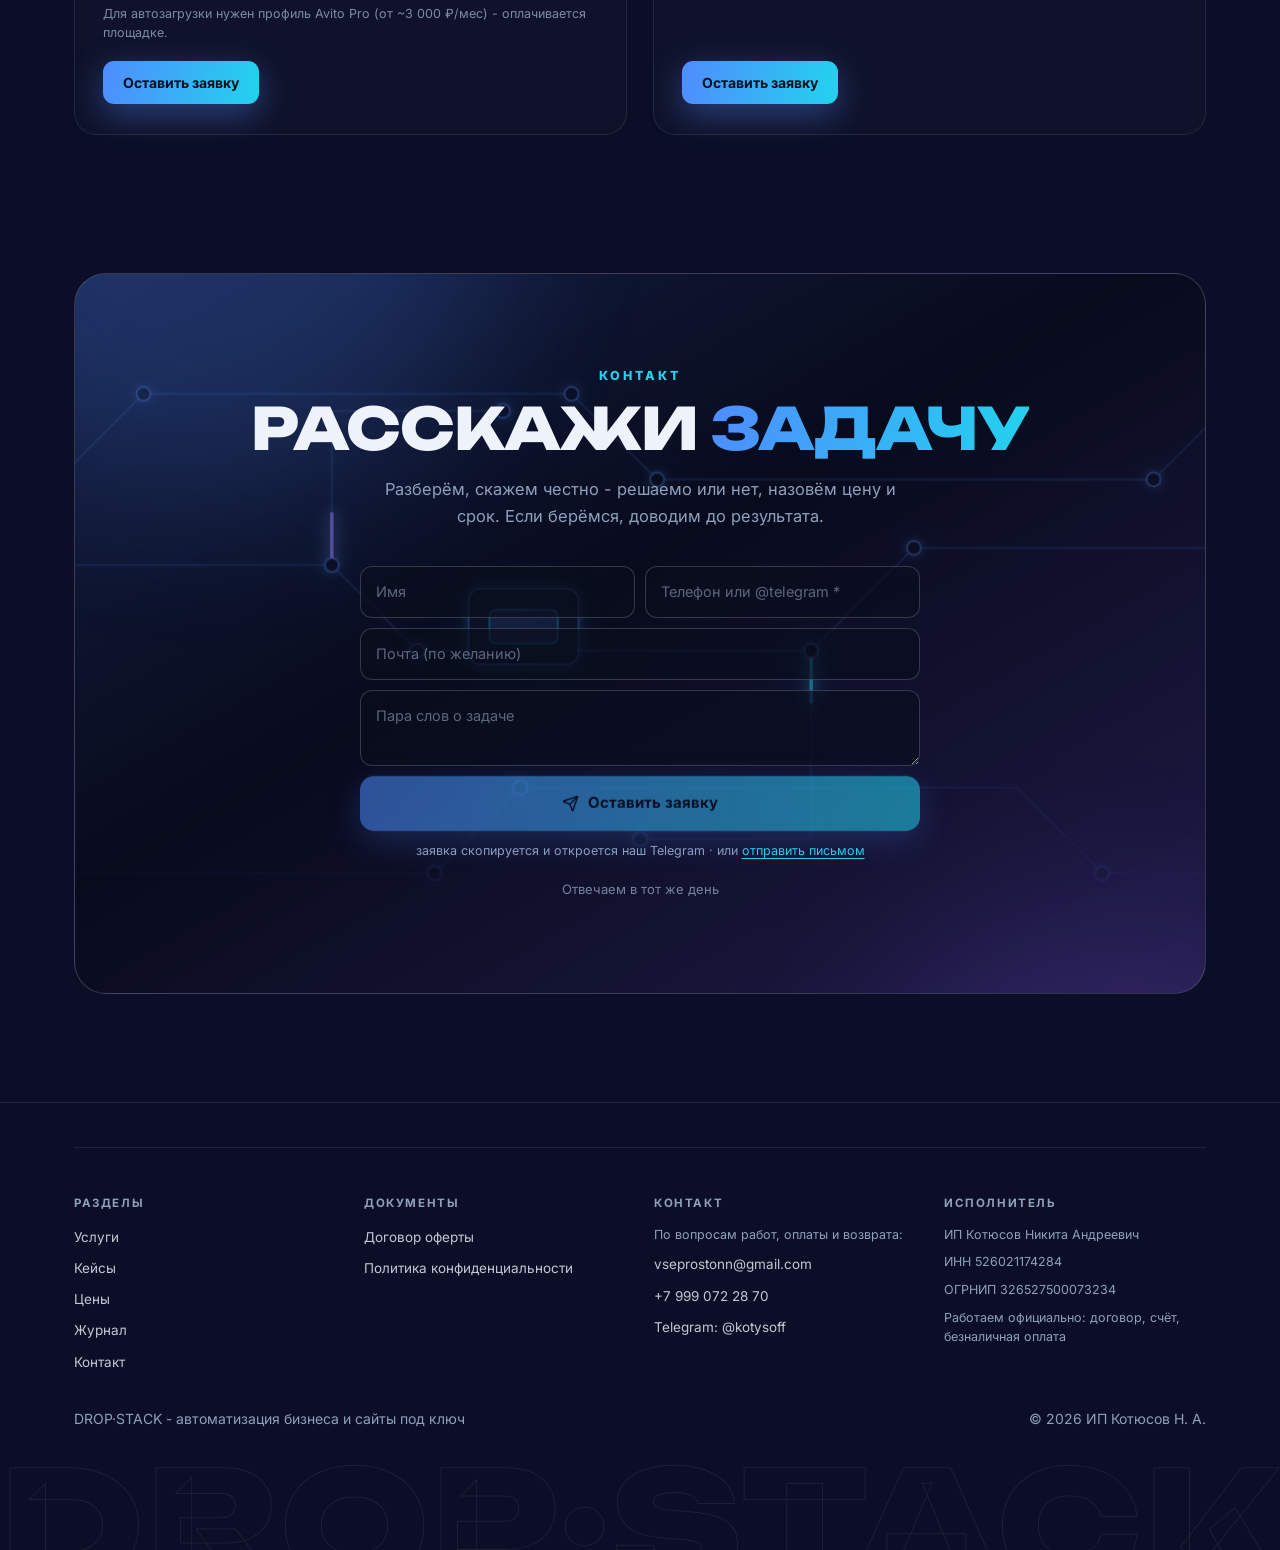
==== commit cb16fccf: "site: мозг перенесён из Кейсов в Цены - ярче, крупнее, в верхней пустой зоне" ====
--- a/index.html
+++ b/index.html
@@ -30,11 +30,11 @@
       "contactPoint": { "@type": "ContactPoint", "url": "https://t.me/kotysoff", "contactType": "sales" }
     }
     </script>
-    <script type="module" crossorigin src="/assets/main-CTXXVS-9.js"></script>
+    <script type="module" crossorigin src="/assets/main-SSCp-rtE.js"></script>
     <link rel="modulepreload" crossorigin href="/assets/x-BPyCkzCX.js">
     <link rel="modulepreload" crossorigin href="/assets/cog-C-pFBbUE.js">
     <link rel="modulepreload" crossorigin href="/assets/chart-column-D_txavmo.js">
-    <link rel="stylesheet" crossorigin href="/assets/main-BK6hkOrl.css">
+    <link rel="stylesheet" crossorigin href="/assets/main-Cmcmms8l.css">
   </head>
   <body>
     <div id="root"></div>
--- a/assets/main-Cmcmms8l.css
+++ b/assets/main-Cmcmms8l.css
@@ -0,0 +1 @@
+:root{--bg: #0b0e26;--bg2: #121740;--panel: rgba(255, 255, 255, .035);--panel-solid: #131838;--line: rgba(255, 255, 255, .09);--line-strong: rgba(255, 255, 255, .18);--text: #eef2fa;--muted: #8fa0bc;--accent: #4f8cff;--accent2: #22d3ee;--accent3: #8b5cf6;--grad: linear-gradient(100deg, #4f8cff, #22d3ee);--grad3: linear-gradient(100deg, #4f8cff 0%, #8b5cf6 50%, #22d3ee 100%);--radius: 18px;--max: 1180px;--nav-h: 68px}*{box-sizing:border-box;margin:0;padding:0}html{scroll-behavior:smooth}html,body{overflow-x:clip}body{font-family:Inter,-apple-system,BlinkMacSystemFont,Segoe UI,Roboto,sans-serif;background:var(--bg);color:var(--text);line-height:1.65;-webkit-font-smoothing:antialiased}a{color:inherit;text-decoration:none}button{font:inherit;border:none;background:none;cursor:pointer;color:inherit}::selection{background:#4f8cff59}.wrap{max-width:var(--max);margin:0 auto;padding:0 24px}.display{font-family:Unbounded,Inter,sans-serif;letter-spacing:-.5px}.grad-text{background:var(--grad);-webkit-background-clip:text;background-clip:text;color:transparent}.noise{position:fixed;inset:-50%;width:200%;height:200%;pointer-events:none;z-index:99;opacity:.05;background-image:url("data:image/svg+xml,%3Csvg xmlns='http://www.w3.org/2000/svg' width='240' height='240'%3E%3Cfilter id='n'%3E%3CfeTurbulence type='fractalNoise' baseFrequency='0.9' numOctaves='2'/%3E%3C/filter%3E%3Crect width='100%25' height='100%25' filter='url(%23n)'/%3E%3C/svg%3E")}.circuit{position:absolute;inset:0;width:100%;height:100%;pointer-events:none}.circuit .trace{fill:none;stroke:#6094ff29;stroke-width:1.5}.circuit .cpulse{fill:none;stroke:#22d3eee6;stroke-width:2;stroke-linecap:round;stroke-dasharray:30 1500;stroke-dashoffset:0;filter:drop-shadow(0 0 5px rgba(34,211,238,.9));animation:pulseflow 8s linear infinite}.circuit .cp1{animation-duration:10s;animation-delay:-3s;stroke:#78a0ffe6;filter:drop-shadow(0 0 5px rgba(120,160,255,.9))}.circuit .cp2{animation-duration:12s;animation-delay:-6s}.circuit .cp3{animation-duration:9s;animation-delay:-1.5s;stroke:#a78bfad9;filter:drop-shadow(0 0 5px rgba(167,139,250,.85))}@keyframes pulseflow{to{stroke-dashoffset:-1530}}.circuit .chips rect{fill:#0d1322e6;stroke:#6094ff59;stroke-width:1.2}.circuit .chips .chip-core{fill:#4f8cff33;stroke:#22d3ee66}.circuit .pad{fill:#0a0f1e;stroke:#6094ff66;stroke-width:1.3}.circuit-bg-process{opacity:.62;mask-image:linear-gradient(180deg,transparent 0%,#000 22%,#000 68%,transparent 100%);-webkit-mask-image:linear-gradient(180deg,transparent 0%,#000 22%,#000 68%,transparent 100%)}.circuit-bg-cta{opacity:.55;mask-image:linear-gradient(180deg,#000 55%,transparent 95%);-webkit-mask-image:linear-gradient(180deg,#000 55%,transparent 95%)}.circuit-bg-cases{inset:0 0 auto;height:460px;opacity:.52;mask-image:linear-gradient(180deg,transparent 0%,#000 18%,#000 58%,transparent 100%);-webkit-mask-image:linear-gradient(180deg,transparent 0%,#000 18%,#000 58%,transparent 100%)}.circuit-bg-services{inset:0 0 auto;height:470px;opacity:.5;mask-image:linear-gradient(180deg,transparent 0%,#000 16%,#000 54%,transparent 100%);-webkit-mask-image:linear-gradient(180deg,transparent 0%,#000 16%,#000 54%,transparent 100%)}.cta-form{width:100%;max-width:560px;margin:26px auto 0;display:flex;flex-direction:column;gap:10px;position:relative;text-align:left}.cta-form-row{display:flex;gap:10px}.cta-form-row input{flex:1;min-width:0}.cta-form input,.cta-form textarea{width:100%;background:#0a0f1ea6;border:1px solid var(--line-strong);border-radius:12px;padding:13px 15px;color:var(--text);font:inherit;font-size:14.5px;outline:none;transition:border-color .2s;resize:vertical}.cta-form input::placeholder,.cta-form textarea::placeholder{color:#9fb0c98c}.cta-form input:focus,.cta-form textarea:focus{border-color:#4f8cff8c}.cta-form-send{width:100%;justify-content:center}.cta-form-send:disabled{opacity:.55;cursor:not-allowed}.cta-form-alt{font-size:12.5px;color:var(--muted);text-align:center}.cta-form-alt a{color:var(--accent2);text-decoration:underline;text-underline-offset:3px}.cta-form-done{display:flex;flex-direction:column;gap:10px;align-items:center;text-align:center;color:var(--text);font-size:15px;padding:10px 0 2px}.cta-form-done>svg{color:#34d399}@media(max-width:640px){.cta-form-row{flex-direction:column}}.circuit-bg-why{inset:0 0 auto;height:440px;opacity:.5;mask-image:linear-gradient(180deg,transparent 0%,#000 16%,#000 56%,transparent 100%);-webkit-mask-image:linear-gradient(180deg,transparent 0%,#000 16%,#000 56%,transparent 100%)}.sec-glow{position:absolute;pointer-events:none;opacity:.85}.sec-glow.gl-cases-1{width:640px;height:640px;left:-260px;top:10%;background:radial-gradient(circle,rgba(79,140,255,.14) 0%,rgba(79,140,255,.05) 42%,transparent 68%)}.sec-glow.gl-cases-2{width:600px;height:600px;right:-240px;bottom:6%;background:radial-gradient(circle,rgba(139,92,246,.14) 0%,rgba(139,92,246,.05) 42%,transparent 68%)}.sec-glow.gl-process{width:680px;height:680px;right:-280px;top:4%;background:radial-gradient(circle,rgba(34,211,238,.11) 0%,rgba(34,211,238,.04) 42%,transparent 68%)}.sec-glow.gl-why{width:660px;height:660px;left:-280px;bottom:6%;background:radial-gradient(circle,rgba(139,92,246,.13) 0%,rgba(139,92,246,.04) 42%,transparent 68%)}.stars{position:fixed;inset:0;pointer-events:none;z-index:0;background-repeat:repeat;animation:twinkle 7s ease-in-out infinite}.stars.s1{background-image:radial-gradient(1.5px 1.5px at 12% 22%,rgba(255,255,255,.9),transparent 55%),radial-gradient(1px 1px at 34% 68%,rgba(255,255,255,.7),transparent 55%),radial-gradient(1.5px 1.5px at 56% 12%,rgba(210,228,255,.8),transparent 55%),radial-gradient(1px 1px at 72% 44%,rgba(255,255,255,.65),transparent 55%),radial-gradient(1.2px 1.2px at 88% 76%,rgba(226,238,255,.75),transparent 55%),radial-gradient(1px 1px at 22% 88%,rgba(255,255,255,.6),transparent 55%);background-size:720px 720px}.stars.s2{background-image:radial-gradient(1.4px 1.4px at 18% 52%,rgba(34,211,238,.75),transparent 55%),radial-gradient(1px 1px at 44% 28%,rgba(160,200,255,.7),transparent 55%),radial-gradient(1.2px 1.2px at 64% 84%,rgba(139,92,246,.6),transparent 55%),radial-gradient(1px 1px at 82% 18%,rgba(34,211,238,.65),transparent 55%),radial-gradient(1.1px 1.1px at 8% 74%,rgba(190,214,255,.6),transparent 55%);background-size:940px 940px;animation-delay:-3.5s;animation-duration:9s}@keyframes twinkle{0%,to{opacity:.3}50%{opacity:.85}}.comet{position:absolute;top:16%;left:-8%;width:130px;height:2px;border-radius:2px;background:linear-gradient(90deg,transparent,rgba(170,205,255,.95));filter:drop-shadow(0 0 7px rgba(130,185,255,.9));opacity:0;transform:rotate(16deg);animation:comet 15s linear infinite 5s;pointer-events:none;z-index:1}@keyframes comet{0%{opacity:0;transform:translate(0) rotate(16deg)}0.6%{opacity:1}6.5%{opacity:1}7.5%{opacity:0;transform:translate(64vw,19vw) rotate(16deg)}to{opacity:0;transform:translate(64vw,19vw) rotate(16deg)}}.cursor-dot,.cursor-ring{position:fixed;top:0;left:0;border-radius:50%;pointer-events:none;z-index:200}.cursor-dot{width:8px;height:8px;background:#fff;mix-blend-mode:difference}.cursor-ring{width:38px;height:38px;border:1.5px solid rgba(255,255,255,.65);mix-blend-mode:difference}@media(pointer:coarse){.cursor-dot,.cursor-ring{display:none}}.progress{position:fixed;top:0;left:0;right:0;height:2px;background:var(--grad3);transform-origin:0 50%;z-index:100}.nav-outer{position:fixed;top:0;left:0;right:0;z-index:90;transition:background .35s ease,border-color .35s ease,backdrop-filter .35s ease;border-bottom:1px solid transparent}.nav-outer.scrolled{background:#05070fb8;backdrop-filter:blur(16px);-webkit-backdrop-filter:blur(16px);border-bottom-color:var(--line)}.nav{height:var(--nav-h);display:flex;align-items:center;justify-content:space-between;gap:18px}.logo{font-family:Unbounded,sans-serif;font-weight:800;font-size:17px;white-space:nowrap;letter-spacing:.5px}.logo .dot{color:var(--accent2)}.nav-links{display:flex;gap:28px;align-items:center}.nav-links a{color:var(--muted);font-size:14.5px;font-weight:500;transition:color .25s;position:relative}.nav-links a:after{content:"";position:absolute;left:0;bottom:-6px;width:100%;height:2px;background:var(--grad);border-radius:2px;transform:scaleX(0);transform-origin:0 50%;transition:transform .3s ease}.nav-links a:hover{color:var(--text)}.nav-links a:hover:after{transform:scaleX(1)}.nav-links a.btn-primary{color:#04101f}.nav-links a.btn-primary:after{display:none}.btn{display:inline-flex;align-items:center;gap:9px;padding:15px 30px;border-radius:14px;font-weight:700;font-size:15px;transition:transform .25s ease,box-shadow .25s ease,border-color .25s ease;will-change:transform;position:relative}.btn-primary{background:var(--grad);color:#04101f;box-shadow:0 10px 34px #4f8cff66}.btn-primary:hover{box-shadow:0 16px 50px #22d3ee80}.btn-ghost{border:1px solid var(--line-strong);color:var(--text);background:#ffffff05}.btn-ghost:hover{border-color:var(--accent2)}.btn-sm{padding:10px 20px;font-size:14px;border-radius:11px}.burger{display:none;padding:8px;color:var(--text)}.m-menu{display:none;overflow:hidden;border-bottom:1px solid var(--line);background:#05070ff7}.m-menu-inner{display:flex;flex-direction:column;gap:4px;padding:12px 24px 22px}.m-menu a{padding:12px 4px;font-size:16px;font-weight:600;color:var(--muted);border-bottom:1px solid rgba(255,255,255,.05)}.m-menu a:last-child{border-bottom:none}.hero{position:relative;min-height:100svh;display:flex;flex-direction:column;justify-content:center;padding:calc(var(--nav-h) + 40px) 0 40px;overflow:hidden}.hero-bg{position:absolute;inset:0;pointer-events:none}.grid-pattern{position:absolute;inset:0;background-image:linear-gradient(rgba(255,255,255,.05) 1px,transparent 1px),linear-gradient(90deg,rgba(255,255,255,.05) 1px,transparent 1px);background-size:64px 64px;mask-image:radial-gradient(ellipse 80% 70% at 50% 30%,#000 20%,transparent 75%);-webkit-mask-image:radial-gradient(ellipse 80% 70% at 50% 30%,#000 20%,transparent 75%)}.aurora{position:absolute;border-radius:50%;filter:blur(80px);opacity:.6;will-change:transform;animation:drift 24s ease-in-out infinite alternate}.aurora-1{width:580px;height:580px;left:-160px;top:-140px;background:#4f8cff61}.aurora-2{width:520px;height:520px;right:-150px;top:-40px;background:#8b5cf64d;animation-delay:-9s;animation-duration:28s}.aurora-3{width:440px;height:440px;left:30%;bottom:-220px;background:#22d3ee3d;animation-delay:-16s;animation-duration:32s}.hero-beam{position:absolute;left:50%;top:8%;width:900px;height:520px;transform:translate(-50%);background:radial-gradient(ellipse 50% 50% at 50% 50%,rgba(79,140,255,.22),transparent 70%);filter:blur(30px)}@keyframes drift{0%{transform:translateZ(0) scale(1)}50%{transform:translate3d(70px,50px,0) scale(1.1)}to{transform:translate3d(-50px,80px,0) scale(.94)}}.neural{position:absolute;inset:0;width:100%;height:100%;opacity:.6;mask-image:radial-gradient(ellipse 85% 80% at 50% 45%,#000 30%,transparent 80%);-webkit-mask-image:radial-gradient(ellipse 85% 80% at 50% 45%,#000 30%,transparent 80%)}.scanline{position:absolute;left:0;right:0;top:0;height:2px;background:linear-gradient(90deg,transparent 8%,rgba(34,211,238,.45),rgba(79,140,255,.55),rgba(34,211,238,.45),transparent 92%);opacity:.5;animation:scan 9s linear infinite;pointer-events:none;z-index:2}@keyframes scan{0%{transform:translateY(-4px)}to{transform:translateY(105svh)}}.hero-tag{position:absolute;left:28px;bottom:26px;font-family:ui-monospace,SF Mono,Cascadia Mono,Menlo,monospace;font-size:11px;letter-spacing:2.5px;text-transform:uppercase;color:#8fa0bcb3;z-index:2}@media(max-width:760px){.hero-tag{display:none}}.hud-c{position:absolute;width:22px;height:22px;border:1.5px solid rgba(34,211,238,.5);pointer-events:none;z-index:3}.hud-c.tl{top:13px;left:13px;border-right:0;border-bottom:0;border-radius:4px 0 0}.hud-c.br{bottom:13px;right:13px;border-left:0;border-top:0;border-radius:0 0 4px}.glitch{position:relative}.glitch .gl{position:absolute;inset:0;opacity:0;pointer-events:none}.glitch .gl.a{animation:glitchA 7s infinite 3s}.glitch .gl.b{animation:glitchB 7s infinite 3s}@keyframes glitchA{0%,92%,97%,to{opacity:0;transform:none;clip-path:inset(0 0 0 0)}93%{opacity:.9;transform:translate(-7px,2px);clip-path:inset(8% 0 58% 0)}95%{opacity:.9;transform:translate(5px,-2px);clip-path:inset(62% 0 6% 0)}}@keyframes glitchB{0%,92.5%,96.5%,to{opacity:0;transform:none;clip-path:inset(0 0 0 0);filter:none}93.5%{opacity:.8;transform:translate(6px,1px);clip-path:inset(38% 0 34% 0);filter:hue-rotate(45deg)}95.5%{opacity:.8;transform:translate(-4px,-1px);clip-path:inset(74% 0 2% 0);filter:hue-rotate(-30deg)}}.hero-inner{position:relative;text-align:center}.hero-badge{display:inline-flex;align-items:center;gap:8px;padding:8px 18px;border-radius:999px;border:1px solid var(--line-strong);background:#ffffff08;color:var(--muted);font-size:13.5px;font-weight:600;margin-bottom:34px;backdrop-filter:blur(6px);-webkit-backdrop-filter:blur(6px)}.hero-badge .pulse-dot{width:8px;height:8px;border-radius:50%;background:var(--accent2);box-shadow:0 0 #22d3ee99;animation:pulse 2.2s infinite}@keyframes pulse{0%{box-shadow:0 0 #22d3ee8c}70%{box-shadow:0 0 0 9px #22d3ee00}to{box-shadow:0 0 #22d3ee00}}.hero h1{font-weight:800;text-transform:uppercase;line-height:1.04;letter-spacing:-1px;font-size:clamp(30px,5.2vw,74px)}.h1-line{display:block;white-space:nowrap}.h1-outline{background:linear-gradient(180deg,#f4f7ff 15%,#93aed6 95%);-webkit-background-clip:text;background-clip:text;color:transparent}.h1-grad{background:var(--grad3);background-size:200% auto;-webkit-background-clip:text;background-clip:text;color:transparent;animation:shimmer 7s ease-in-out infinite}@keyframes shimmer{0%,to{background-position:0% 50%}50%{background-position:100% 50%}}.hero-sub{color:var(--muted);font-size:clamp(16px,2vw,19px);max-width:600px;margin:28px auto 0}.hero-btns{margin-top:40px;display:flex;gap:14px;justify-content:center;flex-wrap:wrap}.chip{position:absolute;display:flex;align-items:center;gap:9px;padding:11px 18px;border-radius:14px;border:1px solid var(--line-strong);background:#ffffff0b;backdrop-filter:blur(10px);-webkit-backdrop-filter:blur(10px);font-size:13.5px;font-weight:700;color:var(--text);box-shadow:0 14px 40px #03061080;will-change:transform;white-space:nowrap}.chip svg{color:var(--accent2)}.chip-float{animation:float 7s ease-in-out infinite}.chip-float.f2{animation-delay:-2.4s;animation-duration:8s}.chip-float.f3{animation-delay:-4.2s;animation-duration:9s}.chip-float.f4{animation-delay:-1.2s;animation-duration:7.5s}@keyframes float{0%,to{transform:translateY(0)}50%{transform:translateY(-14px)}}.chip-1{left:4%;top:24%}.chip-2{right:5%;top:30%}.chip-3{left:8%;bottom:22%}.chip-4{right:9%;bottom:17%}.stats-band{border-top:1px solid rgba(255,255,255,.05);border-bottom:1px solid rgba(255,255,255,.05);background:linear-gradient(180deg,rgba(255,255,255,.015),transparent)}.stats-band-inner{display:grid;grid-template-columns:repeat(4,1fr)}.stat{padding:38px 28px;border-left:1px solid var(--line);text-align:left}.stat:first-child{border-left:none}.stat .n{font-family:Unbounded,sans-serif;font-size:clamp(30px,3.4vw,46px);font-weight:800;background:var(--grad);-webkit-background-clip:text;background-clip:text;color:transparent;white-space:nowrap;line-height:1.1;filter:drop-shadow(0 0 18px rgba(79,140,255,.35))}.stat .l{font-size:13.5px;color:var(--muted);margin-top:8px;line-height:1.45}.marquee-wrap{overflow:clip;padding:30px 0;margin:54px 0 0;position:relative}.marquee-tilt{transform:none}.marquee{border-top:1px solid var(--line-strong);border-bottom:1px solid var(--line-strong);padding:20px 0;overflow:hidden;background:linear-gradient(90deg,#4f8cff14,#8b5cf614,#22d3ee14);position:relative}.marquee-track{display:flex;gap:54px;width:max-content;animation:marquee 28s linear infinite}@keyframes marquee{0%{transform:translate(0)}to{transform:translate(-50%)}}.marquee-item{display:flex;align-items:center;gap:14px;color:var(--text);font-family:Unbounded,sans-serif;font-weight:700;font-size:15px;letter-spacing:1.5px;text-transform:uppercase;white-space:nowrap;opacity:.85}.marquee-item svg{color:var(--accent2)}section{padding:108px 0;position:relative;overflow:clip}.sec-head{display:flex;align-items:baseline;gap:22px;margin-bottom:12px}.sec-num{font-family:Unbounded,sans-serif;font-size:15px;font-weight:800;color:var(--accent2);letter-spacing:2px}.eyebrow{color:var(--accent2);font-weight:800;font-size:12.5px;letter-spacing:3px;text-transform:uppercase}h2.sec-title{font-size:clamp(30px,4.4vw,54px);font-weight:800;margin:10px 0 8px;letter-spacing:-1px;text-transform:uppercase;line-height:1.08}.sec-title .accent{background:var(--grad);-webkit-background-clip:text;background-clip:text;color:transparent}.lead{color:var(--muted);max-width:620px;margin-bottom:48px;font-size:16.5px}.grid{display:grid;gap:18px}.g3{grid-template-columns:repeat(3,1fr)}.panel-section{position:relative;border-radius:32px;border:1px solid var(--line-strong);background:radial-gradient(900px 420px at 12% -10%,rgba(79,140,255,.16),transparent 60%),radial-gradient(800px 420px at 95% 110%,rgba(139,92,246,.14),transparent 60%),linear-gradient(180deg,#0b1122,#080d1a);padding:64px 48px;overflow:hidden}.panel-section:before{content:"";position:absolute;top:0;left:10%;right:10%;height:1px;background:linear-gradient(90deg,transparent,rgba(79,140,255,.8),rgba(34,211,238,.8),transparent)}.card{position:relative;background:#ffffff09;border:1px solid var(--line);border-radius:var(--radius);padding:30px 28px;transition:transform .3s ease,border-color .3s ease,box-shadow .3s ease,background .3s ease;will-change:transform;overflow:hidden}.card:before{content:"";position:absolute;inset:0;background:radial-gradient(420px 200px at 50% -60px,rgba(79,140,255,.18),transparent 70%);opacity:0;transition:opacity .35s ease;pointer-events:none}.card:hover{transform:translateY(-7px);border-color:#4f8cff80;box-shadow:0 22px 54px #03071299;background:#ffffff0d}.card:hover:before{opacity:1}.card h3{font-size:18.5px;font-weight:700;margin-bottom:8px}.card p{color:var(--muted);font-size:14.8px}.card .ic{width:48px;height:48px;border-radius:14px;display:flex;align-items:center;justify-content:center;margin-bottom:20px;border:1px solid var(--line-strong);background:linear-gradient(145deg,#4f8cff38,#22d3ee1a);color:var(--accent2);box-shadow:0 8px 22px #4f8cff2e}.card .go{position:absolute;top:26px;right:24px;color:var(--accent2);opacity:0;transform:translate(-6px,6px);transition:opacity .3s ease,transform .3s ease}.card:hover .go{opacity:1;transform:translate(0)}.case-row{display:grid;grid-template-columns:1fr 1.05fr;gap:56px;align-items:center;padding:64px 0;border-top:1px solid var(--line)}.case-row:last-child{border-bottom:1px solid var(--line)}.case-row.rev .case-text{order:2}.case-row.rev .case-visual{order:1}.case-num{font-family:Unbounded,sans-serif;font-size:clamp(52px,6vw,86px);font-weight:800;line-height:1;background:linear-gradient(160deg,#4f8cffd9,#22d3ee80);-webkit-background-clip:text;background-clip:text;color:transparent;filter:drop-shadow(0 0 22px rgba(79,140,255,.3));margin-bottom:18px}.case-row.rev .case-num{background:linear-gradient(160deg,#8b5cf6d9,#22d3ee80);-webkit-background-clip:text;background-clip:text;filter:drop-shadow(0 0 22px rgba(139,92,246,.3))}.case-text .tag{display:inline-block;font-size:11.5px;font-weight:800;color:var(--accent2);letter-spacing:2px;text-transform:uppercase;padding:7px 15px;border:1px solid rgba(34,211,238,.3);border-radius:999px;background:#22d3ee12;margin-bottom:18px}.case-text h3{font-family:Unbounded,sans-serif;font-size:clamp(24px,2.6vw,34px);font-weight:800;margin-bottom:14px}.case-text>p{color:var(--muted);font-size:15.5px;margin-bottom:28px}.metrics{display:flex;gap:30px;flex-wrap:wrap}.metric .n{font-family:Unbounded,sans-serif;font-size:clamp(20px,2.2vw,28px);font-weight:800;white-space:nowrap}.metric .l{font-size:12.5px;color:var(--muted);margin-top:4px}.case-visual{position:relative}.case-glow{position:absolute;inset:-12%;background:radial-gradient(ellipse 60% 55% at 50% 50%,rgba(79,140,255,.22),transparent 70%);filter:blur(30px);pointer-events:none}.case-row.rev .case-glow{background:radial-gradient(ellipse 60% 55% at 50% 50%,rgba(139,92,246,.22),transparent 70%)}.mock{position:relative;border-radius:18px;border:1px solid var(--line-strong);background:linear-gradient(180deg,#0d1424,#090e1b);box-shadow:0 34px 90px #02050ebf;overflow:hidden}.mock-bar{display:flex;align-items:center;gap:8px;padding:13px 16px;border-bottom:1px solid var(--line);background:#ffffff05}.mock-bar .dots{display:flex;gap:6px}.mock-bar .dots span{width:10px;height:10px;border-radius:50%;background:#ffffff24}.mock-bar .dots span:nth-child(1){background:#ff5f57}.mock-bar .dots span:nth-child(2){background:#febc2e}.mock-bar .dots span:nth-child(3){background:#28c840}.mock-bar .addr{flex:1;margin-left:8px;height:22px;border-radius:7px;background:#ffffff0d;border:1px solid var(--line);display:flex;align-items:center;padding:0 10px;font-size:10.5px;color:var(--muted);letter-spacing:.5px}.mock-body{padding:18px}.feed{display:flex;flex-direction:column;gap:10px;overflow:hidden;max-height:320px}.feed-item{display:flex;align-items:center;gap:12px;padding:12px 14px;border-radius:12px;border:1px solid var(--line);background:#ffffff08}.feed-item .thumb{width:40px;height:40px;border-radius:10px;flex-shrink:0;background:linear-gradient(145deg,#4f8cff59,#22d3ee33)}.feed-item .lines{flex:1;display:flex;flex-direction:column;gap:7px}.feed-item .l1{height:8px;border-radius:4px;background:#ffffff29;width:62%}.feed-item .l2{height:7px;border-radius:4px;background:#ffffff14;width:40%}.feed-item .ok{font-size:10px;font-weight:800;letter-spacing:1px;color:#34d399;border:1px solid rgba(52,211,153,.35);background:#34d39914;border-radius:999px;padding:4px 10px;white-space:nowrap}.feed-flow{display:flex;align-items:center;justify-content:center;gap:10px;margin-bottom:14px;font-size:11px;font-weight:800;letter-spacing:1.5px;text-transform:uppercase;color:var(--muted)}.feed-flow .node{padding:6px 13px;border-radius:999px;border:1px solid var(--line-strong);background:#ffffff0a;color:var(--text)}.feed-flow .arrow{color:var(--accent2);display:flex}.dash{display:grid;grid-template-columns:86px 1fr;gap:14px}.dash-side{display:flex;flex-direction:column;gap:9px}.dash-side .item{height:26px;border-radius:8px;background:#ffffff0d;border:1px solid var(--line);display:flex;align-items:center;padding:0 9px;font-size:10px;font-weight:600;letter-spacing:.02em;color:var(--muted);white-space:nowrap}.dash-side .item.active{background:linear-gradient(100deg,#4f8cff4d,#22d3ee2e);border-color:#4f8cff66;color:var(--text)}.dash-main{display:flex;flex-direction:column;gap:14px}.dash-kpis{display:grid;grid-template-columns:repeat(3,1fr);gap:10px}.dash-kpi{border-radius:10px;border:1px solid var(--line);background:#ffffff08;padding:10px;display:flex;flex-direction:column;gap:7px}.dash-kpi .k1{font-size:15px;font-weight:800;letter-spacing:-.01em;color:var(--text);background:linear-gradient(90deg,#7fb2ff,#22d3ee);-webkit-background-clip:text;background-clip:text;-webkit-text-fill-color:transparent;white-space:nowrap}.dash-kpi .k2{font-size:9.5px;color:var(--muted);letter-spacing:.03em;white-space:nowrap}.dash-chart{border-radius:12px;border:1px solid var(--line);background:#ffffff05;padding:14px;display:flex;align-items:flex-end;gap:8px;height:130px}.dash-chart .bar{flex:1;border-radius:5px 5px 2px 2px;background:linear-gradient(180deg,#4f8cfff2,#4f8cff4d);transform-origin:bottom;box-shadow:0 0 16px #4f8cff61}.dash-chart .bar.c2{background:linear-gradient(180deg,#22d3eef2,#22d3ee47);box-shadow:0 0 16px #22d3ee61}.dash-chart .bar.c3{background:linear-gradient(180deg,#8b5cf6f2,#8b5cf647);box-shadow:0 0 16px #8b5cf666}.dash-row{display:flex;gap:10px}.dash-row .cell{flex:1;height:30px;border-radius:9px;border:1px solid var(--line);background:#ffffff09;display:flex;align-items:center;justify-content:center;font-size:10px;font-weight:600;color:var(--muted);white-space:nowrap}.mc-controls{display:flex;align-items:center;gap:10px;margin-top:12px;justify-content:center}.mc-controls button{width:30px;height:30px;border-radius:9px;border:1px solid var(--line-strong);background:#ffffff08;color:var(--text);display:flex;align-items:center;justify-content:center;transition:border-color .2s,background .2s}.mc-controls button:hover{border-color:var(--accent2);background:#22d3ee14}.mc-title{font-size:12.5px;color:var(--muted);min-width:140px;text-align:center}.mc-dots{display:flex;gap:5px}.mc-dots i{width:6px;height:6px;border-radius:50%;background:#ffffff2e}.mc-dots i.on{background:var(--accent2)}.case-actions{display:flex;gap:10px;margin-top:16px;justify-content:center;flex-wrap:wrap}.ch-bar-mock{height:9px;border-radius:5px;background:#ffffff12;overflow:hidden}.ch-bar-mock i{display:block;height:100%;border-radius:5px;background:var(--grad)}.mock-t1{font-size:12px;font-weight:700;color:var(--text);line-height:1.3}.mock-t2{font-size:10.5px;color:var(--muted);line-height:1.3}.mock-caption{font-size:10.5px;color:var(--muted);text-align:center;margin-top:10px}.mock-pf{display:flex;justify-content:space-between;font-size:11.5px;margin-bottom:4px}.mock-pf b{font-weight:700}.steps{position:relative;display:grid;grid-template-columns:repeat(5,1fr);gap:16px}.steps-line{position:absolute;top:30px;left:4%;right:4%;height:2px;background:var(--line);z-index:0}.steps-line-fill{height:100%;background:var(--grad3);transform-origin:0 50%}.step{position:relative;z-index:1;background:var(--panel-solid);border:1px solid var(--line);border-radius:var(--radius);padding:26px 22px;transition:border-color .3s ease,transform .3s ease}.step:hover{border-color:#4f8cff80;transform:translateY(-5px)}.step .num{font-family:Unbounded,sans-serif;font-size:34px;font-weight:800;line-height:1;background:var(--grad);-webkit-background-clip:text;background-clip:text;color:transparent;margin-bottom:16px}.step h4{font-size:15.5px;font-weight:700;margin-bottom:6px}.step p{color:var(--muted);font-size:13.5px}.why-rows{border-top:1px solid var(--line);margin-top:44px}.why-row{display:grid;grid-template-columns:120px 1fr 1.4fr;gap:28px;align-items:baseline;padding:34px 0;border-bottom:1px solid var(--line);transition:background .3s ease}.why-row:hover{background:#ffffff04}.why-row .idx{font-family:Unbounded,sans-serif;font-size:30px;font-weight:800;background:linear-gradient(160deg,#22d3eee6,#4f8cff8c);-webkit-background-clip:text;background-clip:text;color:transparent}.why-row h3{font-family:Unbounded,sans-serif;font-size:clamp(17px,1.8vw,22px);font-weight:800;text-transform:uppercase;letter-spacing:.5px}.why-row p{color:var(--muted);font-size:15.5px}.cta-box{position:relative;border:1px solid var(--line-strong);border-radius:32px;padding:92px 32px;text-align:center;overflow:hidden;background:linear-gradient(150deg,#4f8cff24,#05070f66 45%,#8b5cf629)}.cta-box .aurora{opacity:.5}.cta-inner{position:relative;z-index:1}.cta-box h2{font-size:clamp(32px,5vw,58px);font-weight:800;margin:12px 0 16px;letter-spacing:-1px;text-transform:uppercase;line-height:1.06}.cta-box p{color:var(--muted);max-width:540px;margin:0 auto 36px;font-size:16.5px}.cta-note{margin-top:18px;font-size:13px;color:var(--muted);opacity:.8}footer{position:relative;border-top:1px solid var(--line);padding:44px 0 120px;color:var(--muted);font-size:14px;overflow:hidden}.footer-inner{display:flex;align-items:center;justify-content:space-between;gap:16px;flex-wrap:wrap;position:relative;z-index:1}footer a{color:var(--accent2)}footer a:hover{text-decoration:underline}.footer-mark{position:absolute;left:50%;bottom:-.34em;transform:translate(-50%);font-family:Unbounded,sans-serif;font-weight:800;font-size:clamp(70px,12vw,180px);letter-spacing:2px;white-space:nowrap;color:transparent;-webkit-text-stroke:1px rgba(255,255,255,.07);pointer-events:none;line-height:1}@media(max-width:1100px){.chip-1{left:1%}.chip-2{right:1%}.chip-3{left:2%}.chip-4{right:2%}}@media(max-width:960px){.g3,.steps{grid-template-columns:repeat(2,1fr)}.steps-line{display:none}.stats-band-inner{grid-template-columns:repeat(2,1fr)}.stat{border-left:none;border-top:1px solid var(--line)}.stat:nth-child(1),.stat:nth-child(2){border-top:none}.stat:nth-child(2n){border-left:1px solid var(--line)}.chip{display:none}.case-row{grid-template-columns:1fr;gap:34px;padding:48px 0}.case-row.rev .case-text{order:1}.case-row.rev .case-visual{order:2}.panel-section{padding:44px 28px}.why-row{grid-template-columns:64px 1fr}.why-row p{grid-column:2}}@media(max-width:760px){.nav-links{display:none}.burger,.m-menu{display:block}section{padding:72px 0}.marquee-wrap{margin-top:36px;padding:22px 0}}@media(max-width:560px){.g3,.steps{grid-template-columns:1fr}.stats-band-inner{grid-template-columns:1fr 1fr}.stat{padding:24px 18px}.hero h1{font-size:clamp(19px,6.2vw,34px);letter-spacing:0}.feed-flow{flex-wrap:wrap}.hero-btns .btn{width:100%;justify-content:center}.panel-section{padding:36px 20px;border-radius:24px}.metrics{gap:20px}.why-row{grid-template-columns:1fr;gap:8px;padding:26px 0}.why-row p{grid-column:1}.dash{grid-template-columns:64px 1fr}.footer-mark{font-size:64px}}@media(prefers-reduced-motion:reduce){html{scroll-behavior:auto}.aurora,.marquee-track,.hero-badge .pulse-dot,.chip-float,.scanline,.glitch .gl,.stars,.comet,.h1-grad,.circuit .cpulse{animation:none}*{transition-duration:.01ms!important}}#pricing{position:relative;padding:110px 0 30px}.price-sub{color:var(--muted);max-width:560px;margin:14px 0 0;font-size:15.5px}.price-grid{display:grid;grid-template-columns:1fr 1fr;gap:26px;margin-top:48px}.price-card{position:relative;height:100%;display:flex;flex-direction:column;gap:18px;padding:30px 28px;border:1px solid var(--line);border-radius:22px;background:#ffffff05;backdrop-filter:blur(6px)}.price-card h3{font-family:Unbounded,sans-serif;font-size:24px;margin:10px 0 0}.price-setup{padding:16px 18px;border:1px solid rgba(79,140,255,.25);border-radius:14px;background:#4f8cff0f}.ps-price{font-family:Unbounded,sans-serif;font-size:26px;font-weight:800}.ps-label{margin-top:4px;font-size:13px;color:var(--text);opacity:.85}.ps-list{margin-top:8px;font-size:13px;line-height:1.55;color:var(--muted)}.price-tiers{display:grid;grid-template-columns:1fr 1fr;gap:14px}.price-tier{padding:16px;border:1px solid var(--line);border-radius:14px;background:#0a0f1e73;transition:border-color .25s ease,transform .25s ease}.price-tier:hover{border-color:#4f8cff73;transform:translateY(-2px)}.price-tier.hot{border-color:#22d3ee66}.tier-top{display:flex;align-items:baseline;justify-content:space-between;gap:8px;flex-wrap:wrap}.tier-name{font-size:12px;font-weight:700;letter-spacing:.12em;text-transform:uppercase;color:var(--muted)}.price-tier.hot .tier-name{color:#22d3ee}.tier-price{font-family:Unbounded,sans-serif;font-size:19px;font-weight:800}.tier-price em{font-style:normal;font-size:11px;font-weight:500;color:var(--muted)}.price-tier ul{list-style:none;margin:12px 0 0;padding:0;display:grid;gap:7px}.price-tier li{display:flex;align-items:flex-start;gap:8px;font-size:13px;line-height:1.45;color:var(--muted)}.price-tier li svg{flex:none;margin-top:3px;color:#4f8cff}.price-tier.hot li svg{color:#22d3ee}.price-note{font-size:12.5px;line-height:1.55;color:var(--muted);opacity:.85}.price-cta{margin-top:auto;align-self:flex-start}.modal-price{margin:2px 0 10px;font-size:12.5px;color:var(--muted)}@media(max-width:900px){.price-grid{grid-template-columns:1fr}}@media(max-width:560px){.price-tiers{grid-template-columns:1fr}}[class*=circuit-bg-]{filter:drop-shadow(0 0 5px rgba(79,140,255,.45)) drop-shadow(0 0 16px rgba(34,211,238,.2))}.neural-pricing{position:absolute;inset:0;pointer-events:none;opacity:.95;filter:saturate(1.5) brightness(1.45);mask-image:radial-gradient(ellipse 100% 80% at 58% 22%,#000 48%,transparent 88%);-webkit-mask-image:radial-gradient(ellipse 100% 80% at 58% 22%,#000 48%,transparent 88%)}.footer-grid{display:grid;grid-template-columns:repeat(4,1fr);gap:28px;padding:46px 0 34px;border-top:1px solid var(--line)}.f-col{display:flex;flex-direction:column;gap:9px}.f-head{font-size:11.5px;font-weight:700;letter-spacing:.14em;text-transform:uppercase;color:var(--muted);margin-bottom:4px}.f-col a{font-size:13.5px;color:var(--text);opacity:.82;transition:opacity .2s,color .2s}.f-col a:hover{opacity:1;color:var(--accent2)}.f-note{font-size:12.5px;color:var(--muted);line-height:1.5}@media(max-width:860px){.footer-grid{grid-template-columns:1fr 1fr}}@media(max-width:480px){.footer-grid{grid-template-columns:1fr}}
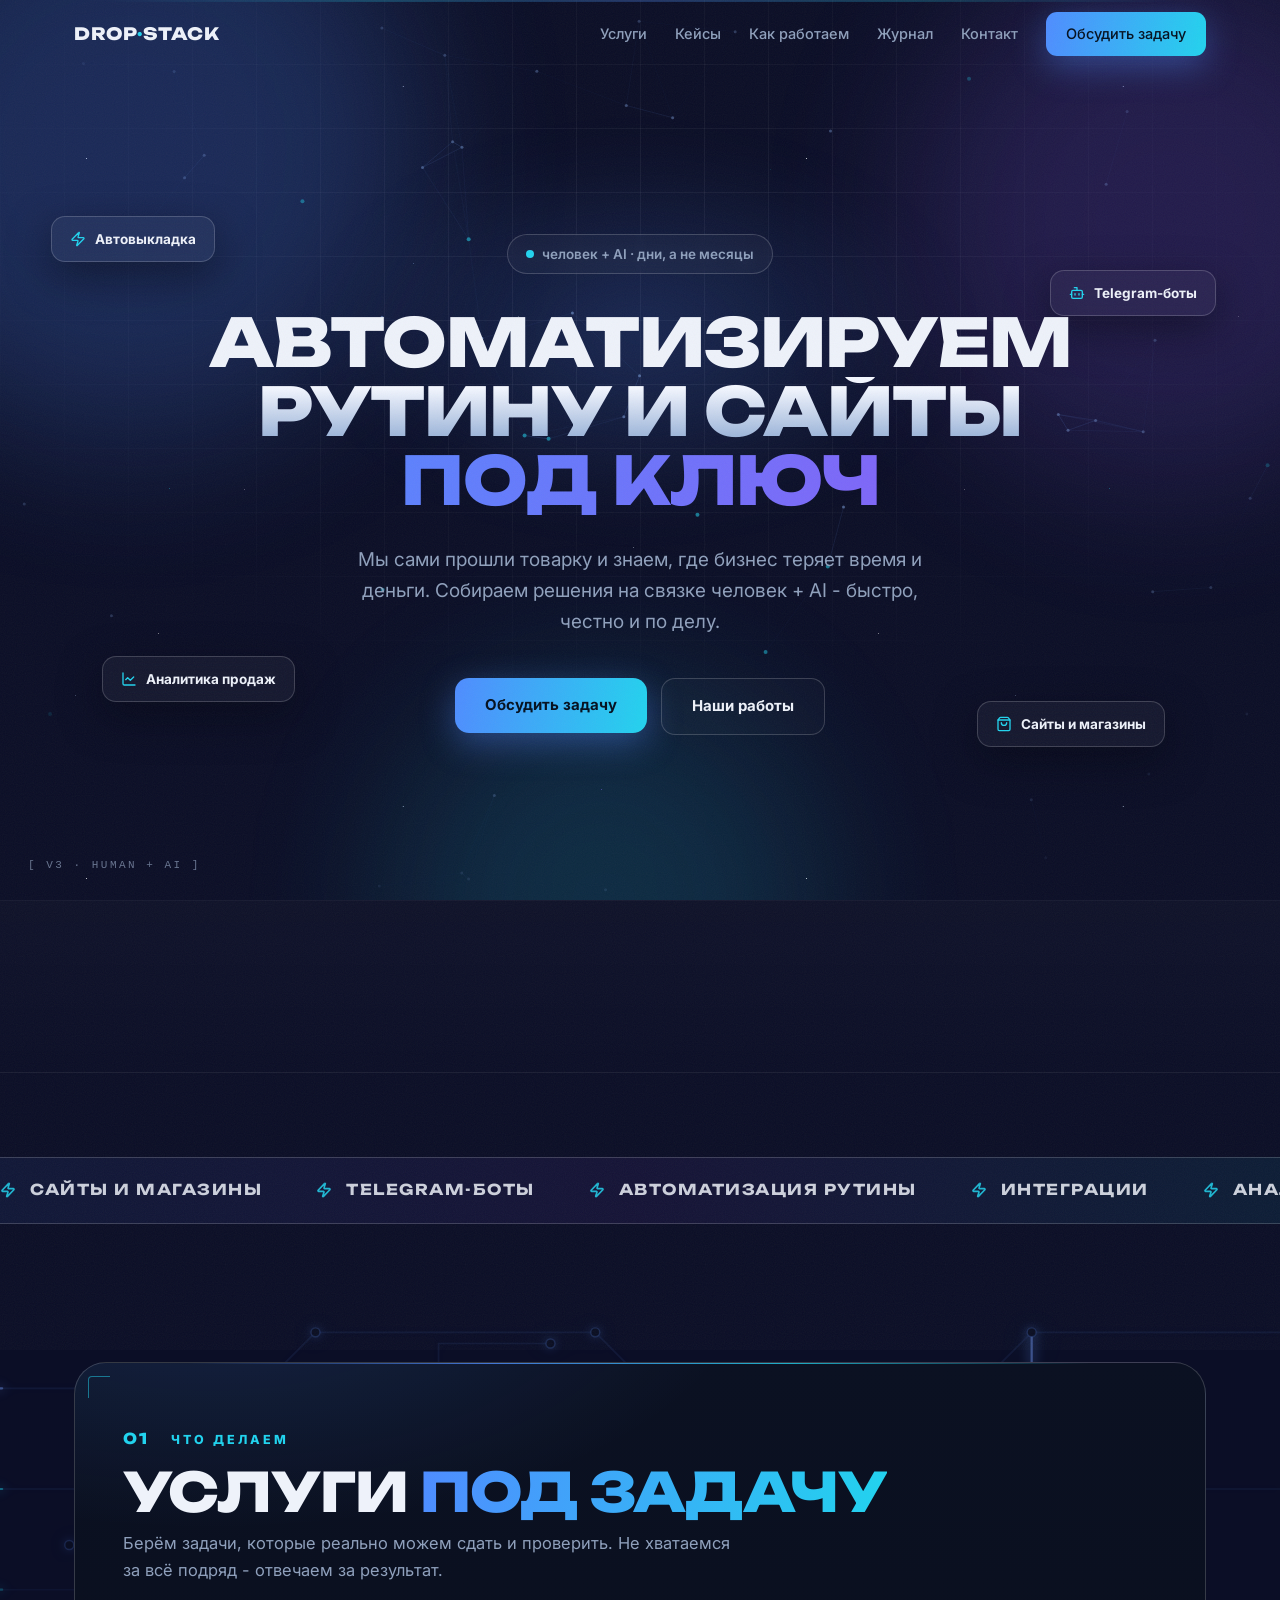
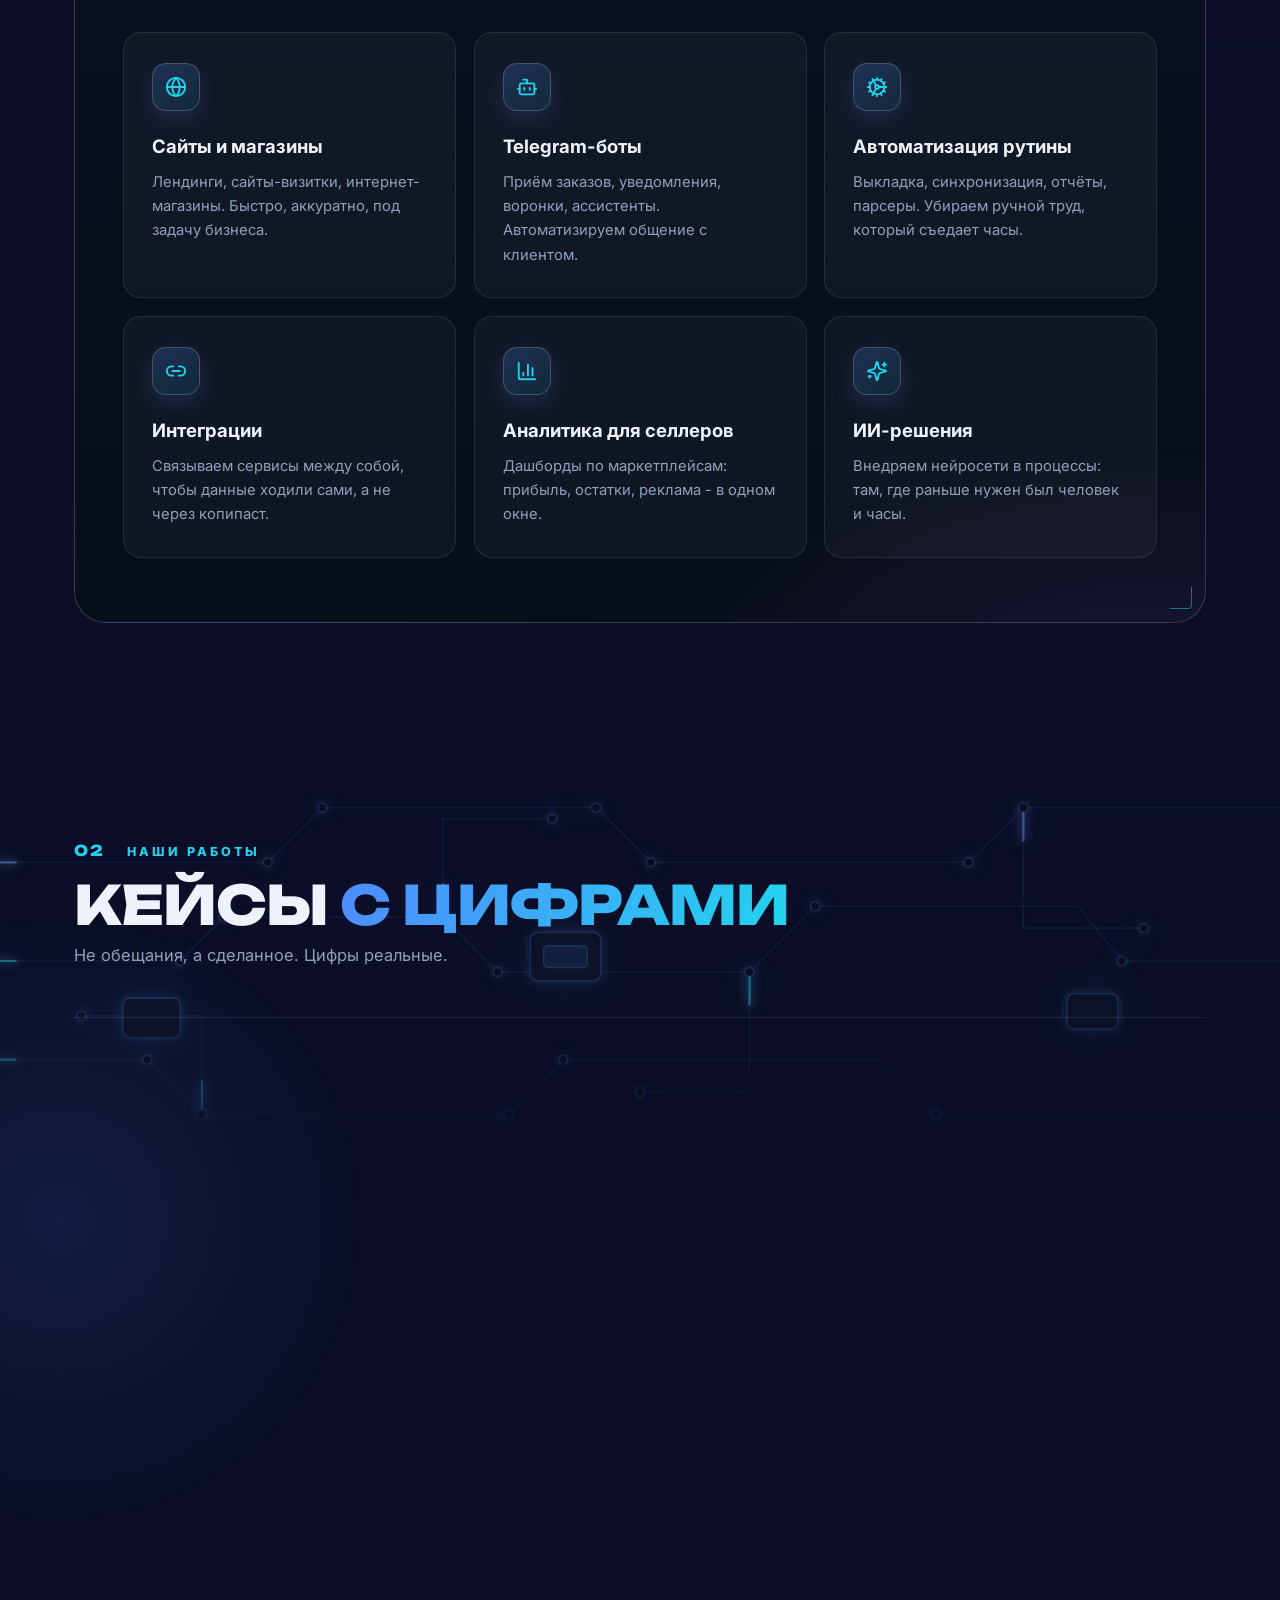
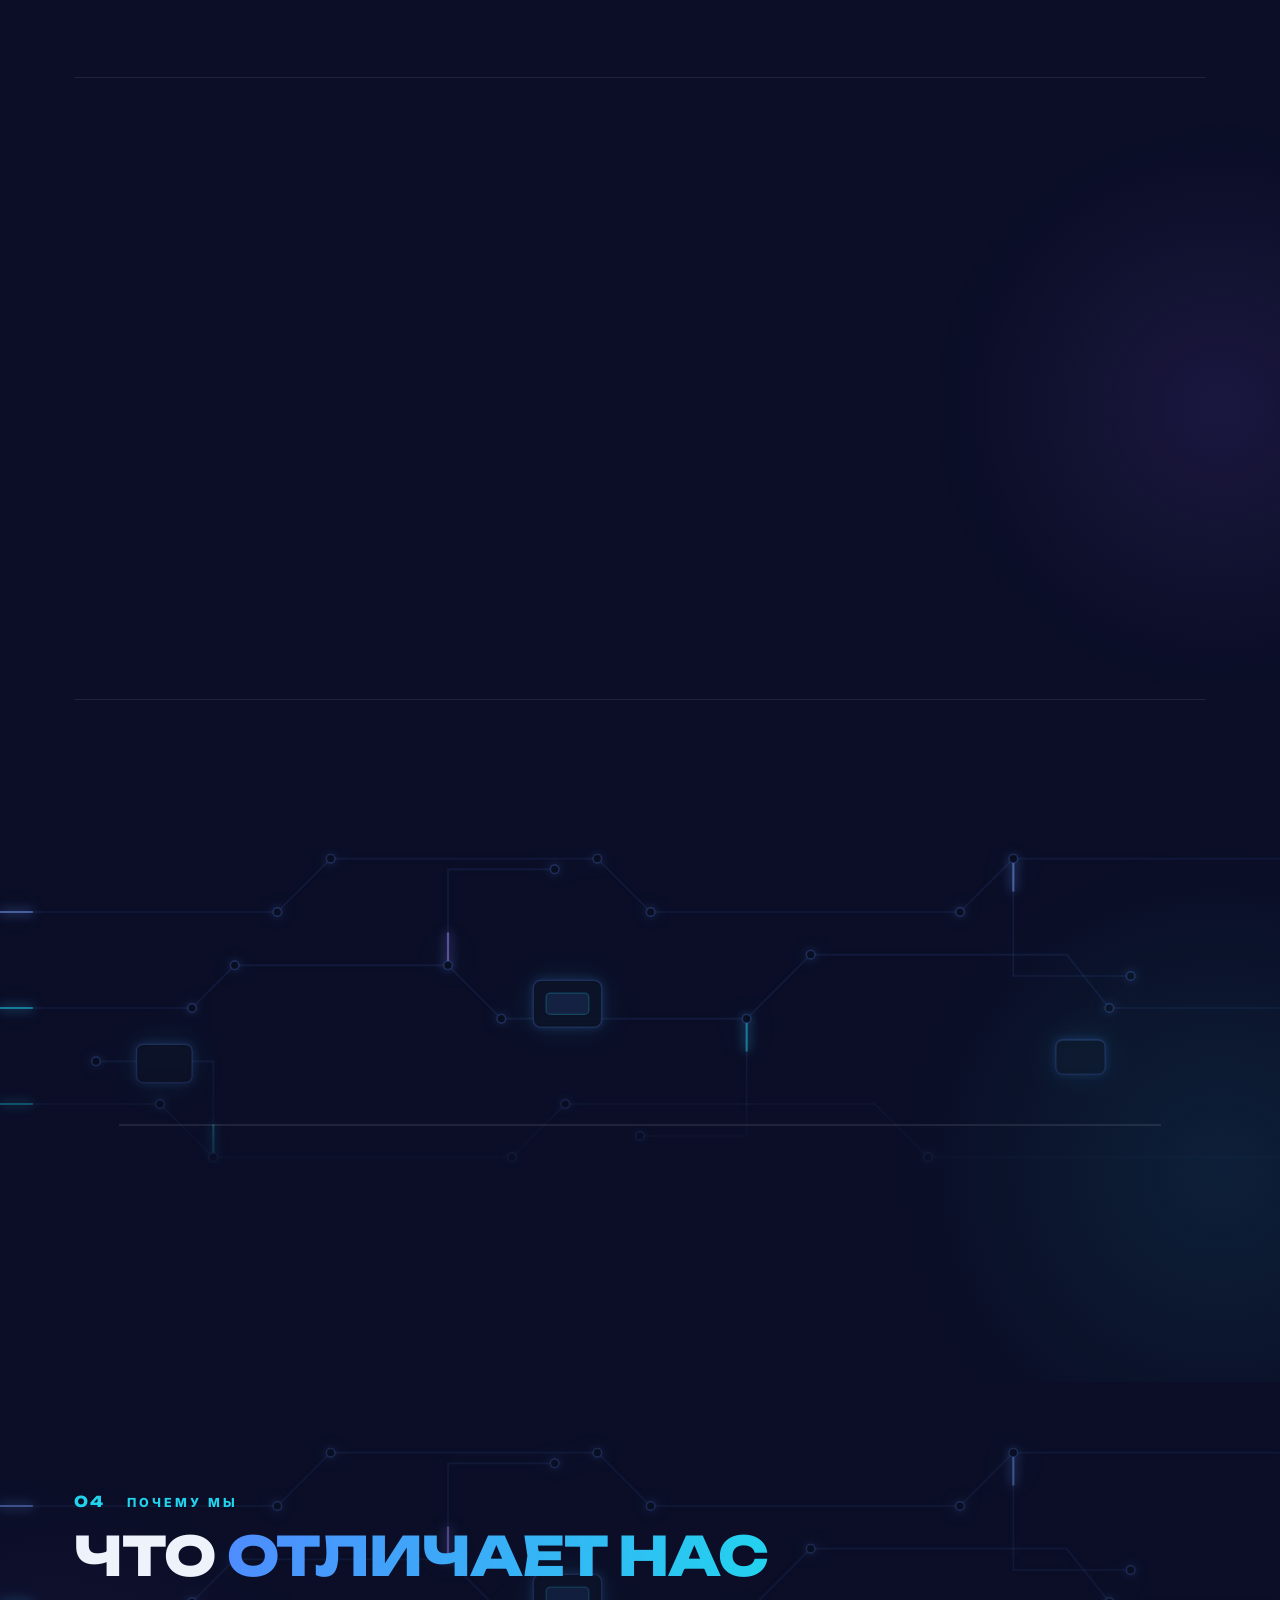
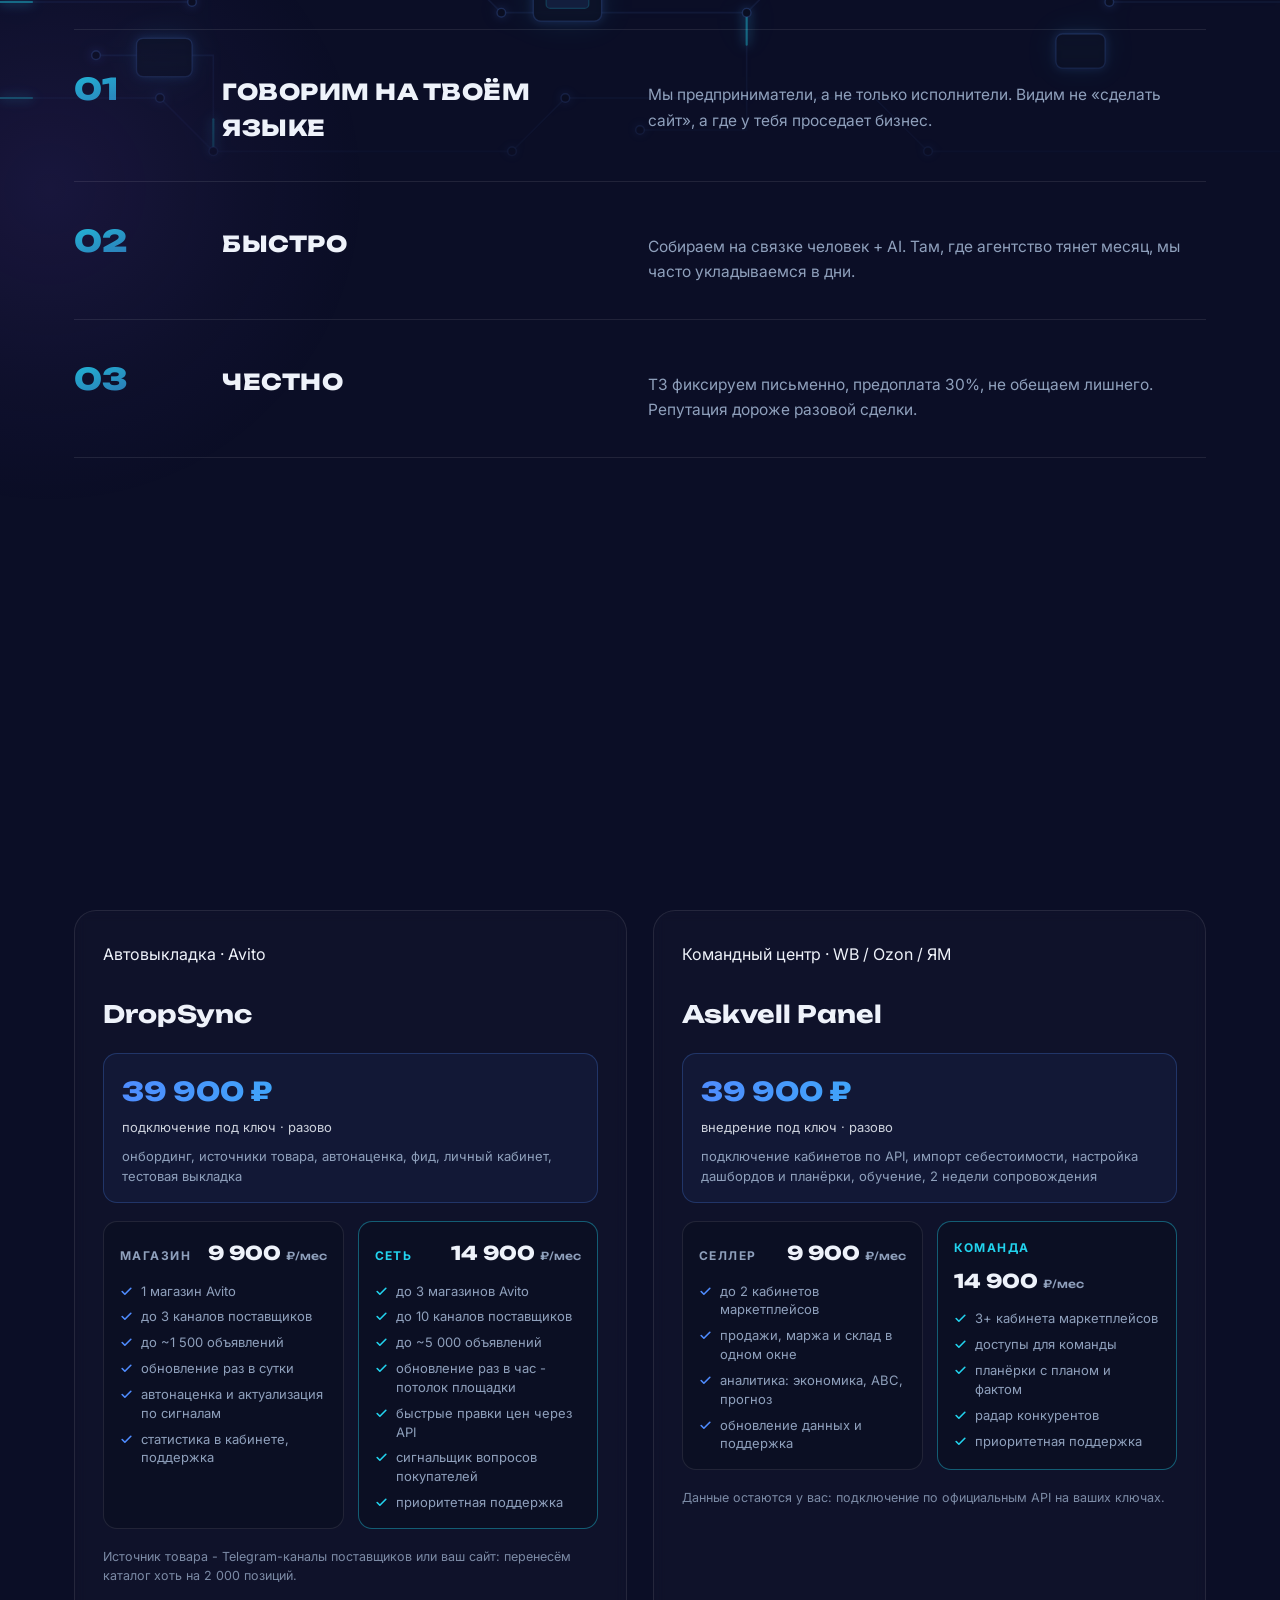
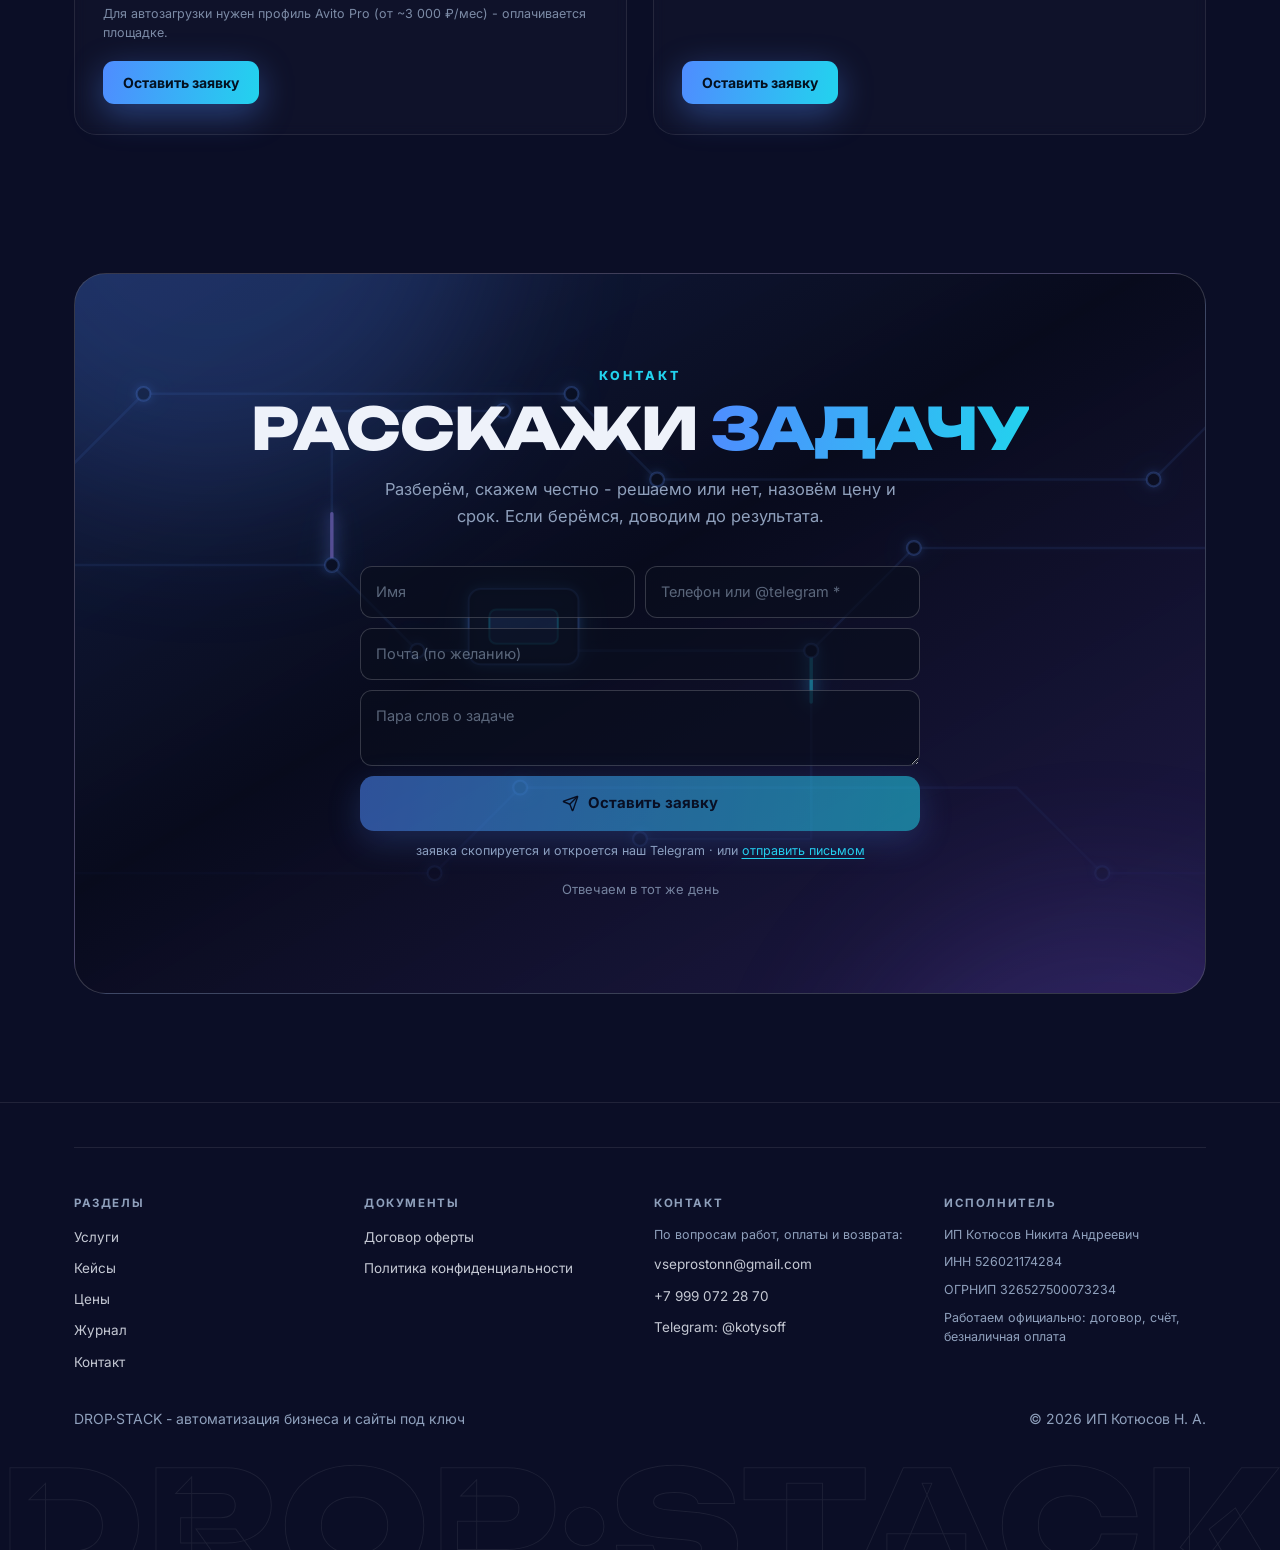
==== commit 3cccc8eb: "site: чипы секции Процесс подняты выше - в пустоту над заголовком, текст чистый" ====
--- a/index.html
+++ b/index.html
@@ -30,11 +30,11 @@
       "contactPoint": { "@type": "ContactPoint", "url": "https://t.me/kotysoff", "contactType": "sales" }
     }
     </script>
-    <script type="module" crossorigin src="/assets/main-SSCp-rtE.js"></script>
+    <script type="module" crossorigin src="/assets/main-Dn3gVCI_.js"></script>
     <link rel="modulepreload" crossorigin href="/assets/x-BPyCkzCX.js">
     <link rel="modulepreload" crossorigin href="/assets/cog-C-pFBbUE.js">
     <link rel="modulepreload" crossorigin href="/assets/chart-column-D_txavmo.js">
-    <link rel="stylesheet" crossorigin href="/assets/main-Cmcmms8l.css">
+    <link rel="stylesheet" crossorigin href="/assets/main-Fat4CCaC.css">
   </head>
   <body>
     <div id="root"></div>
--- a/assets/main-Fat4CCaC.css
+++ b/assets/main-Fat4CCaC.css
@@ -0,0 +1 @@
+:root{--bg: #0b0e26;--bg2: #121740;--panel: rgba(255, 255, 255, .035);--panel-solid: #131838;--line: rgba(255, 255, 255, .09);--line-strong: rgba(255, 255, 255, .18);--text: #eef2fa;--muted: #8fa0bc;--accent: #4f8cff;--accent2: #22d3ee;--accent3: #8b5cf6;--grad: linear-gradient(100deg, #4f8cff, #22d3ee);--grad3: linear-gradient(100deg, #4f8cff 0%, #8b5cf6 50%, #22d3ee 100%);--radius: 18px;--max: 1180px;--nav-h: 68px}*{box-sizing:border-box;margin:0;padding:0}html{scroll-behavior:smooth}html,body{overflow-x:clip}body{font-family:Inter,-apple-system,BlinkMacSystemFont,Segoe UI,Roboto,sans-serif;background:var(--bg);color:var(--text);line-height:1.65;-webkit-font-smoothing:antialiased}a{color:inherit;text-decoration:none}button{font:inherit;border:none;background:none;cursor:pointer;color:inherit}::selection{background:#4f8cff59}.wrap{max-width:var(--max);margin:0 auto;padding:0 24px}.display{font-family:Unbounded,Inter,sans-serif;letter-spacing:-.5px}.grad-text{background:var(--grad);-webkit-background-clip:text;background-clip:text;color:transparent}.noise{position:fixed;inset:-50%;width:200%;height:200%;pointer-events:none;z-index:99;opacity:.05;background-image:url("data:image/svg+xml,%3Csvg xmlns='http://www.w3.org/2000/svg' width='240' height='240'%3E%3Cfilter id='n'%3E%3CfeTurbulence type='fractalNoise' baseFrequency='0.9' numOctaves='2'/%3E%3C/filter%3E%3Crect width='100%25' height='100%25' filter='url(%23n)'/%3E%3C/svg%3E")}.circuit{position:absolute;inset:0;width:100%;height:100%;pointer-events:none}.circuit .trace{fill:none;stroke:#6094ff29;stroke-width:1.5}.circuit .cpulse{fill:none;stroke:#22d3eee6;stroke-width:2;stroke-linecap:round;stroke-dasharray:30 1500;stroke-dashoffset:0;filter:drop-shadow(0 0 5px rgba(34,211,238,.9));animation:pulseflow 8s linear infinite}.circuit .cp1{animation-duration:10s;animation-delay:-3s;stroke:#78a0ffe6;filter:drop-shadow(0 0 5px rgba(120,160,255,.9))}.circuit .cp2{animation-duration:12s;animation-delay:-6s}.circuit .cp3{animation-duration:9s;animation-delay:-1.5s;stroke:#a78bfad9;filter:drop-shadow(0 0 5px rgba(167,139,250,.85))}@keyframes pulseflow{to{stroke-dashoffset:-1530}}.circuit .chips rect{fill:#0d1322e6;stroke:#6094ff59;stroke-width:1.2}.circuit .chips .chip-core{fill:#4f8cff33;stroke:#22d3ee66}.circuit .pad{fill:#0a0f1e;stroke:#6094ff66;stroke-width:1.3}.circuit-bg-process{inset:0 0 auto;height:400px;opacity:.6;mask-image:linear-gradient(180deg,transparent 0%,#000 14%,#000 58%,transparent 100%);-webkit-mask-image:linear-gradient(180deg,transparent 0%,#000 14%,#000 58%,transparent 100%)}.circuit-bg-cta{opacity:.55;mask-image:linear-gradient(180deg,#000 55%,transparent 95%);-webkit-mask-image:linear-gradient(180deg,#000 55%,transparent 95%)}.circuit-bg-cases{inset:0 0 auto;height:460px;opacity:.52;mask-image:linear-gradient(180deg,transparent 0%,#000 18%,#000 58%,transparent 100%);-webkit-mask-image:linear-gradient(180deg,transparent 0%,#000 18%,#000 58%,transparent 100%)}.circuit-bg-services{inset:0 0 auto;height:470px;opacity:.5;mask-image:linear-gradient(180deg,transparent 0%,#000 16%,#000 54%,transparent 100%);-webkit-mask-image:linear-gradient(180deg,transparent 0%,#000 16%,#000 54%,transparent 100%)}.cta-form{width:100%;max-width:560px;margin:26px auto 0;display:flex;flex-direction:column;gap:10px;position:relative;text-align:left}.cta-form-row{display:flex;gap:10px}.cta-form-row input{flex:1;min-width:0}.cta-form input,.cta-form textarea{width:100%;background:#0a0f1ea6;border:1px solid var(--line-strong);border-radius:12px;padding:13px 15px;color:var(--text);font:inherit;font-size:14.5px;outline:none;transition:border-color .2s;resize:vertical}.cta-form input::placeholder,.cta-form textarea::placeholder{color:#9fb0c98c}.cta-form input:focus,.cta-form textarea:focus{border-color:#4f8cff8c}.cta-form-send{width:100%;justify-content:center}.cta-form-send:disabled{opacity:.55;cursor:not-allowed}.cta-form-alt{font-size:12.5px;color:var(--muted);text-align:center}.cta-form-alt a{color:var(--accent2);text-decoration:underline;text-underline-offset:3px}.cta-form-done{display:flex;flex-direction:column;gap:10px;align-items:center;text-align:center;color:var(--text);font-size:15px;padding:10px 0 2px}.cta-form-done>svg{color:#34d399}@media(max-width:640px){.cta-form-row{flex-direction:column}}.circuit-bg-why{inset:0 0 auto;height:440px;opacity:.5;mask-image:linear-gradient(180deg,transparent 0%,#000 16%,#000 56%,transparent 100%);-webkit-mask-image:linear-gradient(180deg,transparent 0%,#000 16%,#000 56%,transparent 100%)}.sec-glow{position:absolute;pointer-events:none;opacity:.85}.sec-glow.gl-cases-1{width:640px;height:640px;left:-260px;top:10%;background:radial-gradient(circle,rgba(79,140,255,.14) 0%,rgba(79,140,255,.05) 42%,transparent 68%)}.sec-glow.gl-cases-2{width:600px;height:600px;right:-240px;bottom:6%;background:radial-gradient(circle,rgba(139,92,246,.14) 0%,rgba(139,92,246,.05) 42%,transparent 68%)}.sec-glow.gl-process{width:680px;height:680px;right:-280px;top:4%;background:radial-gradient(circle,rgba(34,211,238,.11) 0%,rgba(34,211,238,.04) 42%,transparent 68%)}.sec-glow.gl-why{width:660px;height:660px;left:-280px;bottom:6%;background:radial-gradient(circle,rgba(139,92,246,.13) 0%,rgba(139,92,246,.04) 42%,transparent 68%)}.stars{position:fixed;inset:0;pointer-events:none;z-index:0;background-repeat:repeat;animation:twinkle 7s ease-in-out infinite}.stars.s1{background-image:radial-gradient(1.5px 1.5px at 12% 22%,rgba(255,255,255,.9),transparent 55%),radial-gradient(1px 1px at 34% 68%,rgba(255,255,255,.7),transparent 55%),radial-gradient(1.5px 1.5px at 56% 12%,rgba(210,228,255,.8),transparent 55%),radial-gradient(1px 1px at 72% 44%,rgba(255,255,255,.65),transparent 55%),radial-gradient(1.2px 1.2px at 88% 76%,rgba(226,238,255,.75),transparent 55%),radial-gradient(1px 1px at 22% 88%,rgba(255,255,255,.6),transparent 55%);background-size:720px 720px}.stars.s2{background-image:radial-gradient(1.4px 1.4px at 18% 52%,rgba(34,211,238,.75),transparent 55%),radial-gradient(1px 1px at 44% 28%,rgba(160,200,255,.7),transparent 55%),radial-gradient(1.2px 1.2px at 64% 84%,rgba(139,92,246,.6),transparent 55%),radial-gradient(1px 1px at 82% 18%,rgba(34,211,238,.65),transparent 55%),radial-gradient(1.1px 1.1px at 8% 74%,rgba(190,214,255,.6),transparent 55%);background-size:940px 940px;animation-delay:-3.5s;animation-duration:9s}@keyframes twinkle{0%,to{opacity:.3}50%{opacity:.85}}.comet{position:absolute;top:16%;left:-8%;width:130px;height:2px;border-radius:2px;background:linear-gradient(90deg,transparent,rgba(170,205,255,.95));filter:drop-shadow(0 0 7px rgba(130,185,255,.9));opacity:0;transform:rotate(16deg);animation:comet 15s linear infinite 5s;pointer-events:none;z-index:1}@keyframes comet{0%{opacity:0;transform:translate(0) rotate(16deg)}0.6%{opacity:1}6.5%{opacity:1}7.5%{opacity:0;transform:translate(64vw,19vw) rotate(16deg)}to{opacity:0;transform:translate(64vw,19vw) rotate(16deg)}}.cursor-dot,.cursor-ring{position:fixed;top:0;left:0;border-radius:50%;pointer-events:none;z-index:200}.cursor-dot{width:8px;height:8px;background:#fff;mix-blend-mode:difference}.cursor-ring{width:38px;height:38px;border:1.5px solid rgba(255,255,255,.65);mix-blend-mode:difference}@media(pointer:coarse){.cursor-dot,.cursor-ring{display:none}}.progress{position:fixed;top:0;left:0;right:0;height:2px;background:var(--grad3);transform-origin:0 50%;z-index:100}.nav-outer{position:fixed;top:0;left:0;right:0;z-index:90;transition:background .35s ease,border-color .35s ease,backdrop-filter .35s ease;border-bottom:1px solid transparent}.nav-outer.scrolled{background:#05070fb8;backdrop-filter:blur(16px);-webkit-backdrop-filter:blur(16px);border-bottom-color:var(--line)}.nav{height:var(--nav-h);display:flex;align-items:center;justify-content:space-between;gap:18px}.logo{font-family:Unbounded,sans-serif;font-weight:800;font-size:17px;white-space:nowrap;letter-spacing:.5px}.logo .dot{color:var(--accent2)}.nav-links{display:flex;gap:28px;align-items:center}.nav-links a{color:var(--muted);font-size:14.5px;font-weight:500;transition:color .25s;position:relative}.nav-links a:after{content:"";position:absolute;left:0;bottom:-6px;width:100%;height:2px;background:var(--grad);border-radius:2px;transform:scaleX(0);transform-origin:0 50%;transition:transform .3s ease}.nav-links a:hover{color:var(--text)}.nav-links a:hover:after{transform:scaleX(1)}.nav-links a.btn-primary{color:#04101f}.nav-links a.btn-primary:after{display:none}.btn{display:inline-flex;align-items:center;gap:9px;padding:15px 30px;border-radius:14px;font-weight:700;font-size:15px;transition:transform .25s ease,box-shadow .25s ease,border-color .25s ease;will-change:transform;position:relative}.btn-primary{background:var(--grad);color:#04101f;box-shadow:0 10px 34px #4f8cff66}.btn-primary:hover{box-shadow:0 16px 50px #22d3ee80}.btn-ghost{border:1px solid var(--line-strong);color:var(--text);background:#ffffff05}.btn-ghost:hover{border-color:var(--accent2)}.btn-sm{padding:10px 20px;font-size:14px;border-radius:11px}.burger{display:none;padding:8px;color:var(--text)}.m-menu{display:none;overflow:hidden;border-bottom:1px solid var(--line);background:#05070ff7}.m-menu-inner{display:flex;flex-direction:column;gap:4px;padding:12px 24px 22px}.m-menu a{padding:12px 4px;font-size:16px;font-weight:600;color:var(--muted);border-bottom:1px solid rgba(255,255,255,.05)}.m-menu a:last-child{border-bottom:none}.hero{position:relative;min-height:100svh;display:flex;flex-direction:column;justify-content:center;padding:calc(var(--nav-h) + 40px) 0 40px;overflow:hidden}.hero-bg{position:absolute;inset:0;pointer-events:none}.grid-pattern{position:absolute;inset:0;background-image:linear-gradient(rgba(255,255,255,.05) 1px,transparent 1px),linear-gradient(90deg,rgba(255,255,255,.05) 1px,transparent 1px);background-size:64px 64px;mask-image:radial-gradient(ellipse 80% 70% at 50% 30%,#000 20%,transparent 75%);-webkit-mask-image:radial-gradient(ellipse 80% 70% at 50% 30%,#000 20%,transparent 75%)}.aurora{position:absolute;border-radius:50%;filter:blur(80px);opacity:.6;will-change:transform;animation:drift 24s ease-in-out infinite alternate}.aurora-1{width:580px;height:580px;left:-160px;top:-140px;background:#4f8cff61}.aurora-2{width:520px;height:520px;right:-150px;top:-40px;background:#8b5cf64d;animation-delay:-9s;animation-duration:28s}.aurora-3{width:440px;height:440px;left:30%;bottom:-220px;background:#22d3ee3d;animation-delay:-16s;animation-duration:32s}.hero-beam{position:absolute;left:50%;top:8%;width:900px;height:520px;transform:translate(-50%);background:radial-gradient(ellipse 50% 50% at 50% 50%,rgba(79,140,255,.22),transparent 70%);filter:blur(30px)}@keyframes drift{0%{transform:translateZ(0) scale(1)}50%{transform:translate3d(70px,50px,0) scale(1.1)}to{transform:translate3d(-50px,80px,0) scale(.94)}}.neural{position:absolute;inset:0;width:100%;height:100%;opacity:.6;mask-image:radial-gradient(ellipse 85% 80% at 50% 45%,#000 30%,transparent 80%);-webkit-mask-image:radial-gradient(ellipse 85% 80% at 50% 45%,#000 30%,transparent 80%)}.scanline{position:absolute;left:0;right:0;top:0;height:2px;background:linear-gradient(90deg,transparent 8%,rgba(34,211,238,.45),rgba(79,140,255,.55),rgba(34,211,238,.45),transparent 92%);opacity:.5;animation:scan 9s linear infinite;pointer-events:none;z-index:2}@keyframes scan{0%{transform:translateY(-4px)}to{transform:translateY(105svh)}}.hero-tag{position:absolute;left:28px;bottom:26px;font-family:ui-monospace,SF Mono,Cascadia Mono,Menlo,monospace;font-size:11px;letter-spacing:2.5px;text-transform:uppercase;color:#8fa0bcb3;z-index:2}@media(max-width:760px){.hero-tag{display:none}}.hud-c{position:absolute;width:22px;height:22px;border:1.5px solid rgba(34,211,238,.5);pointer-events:none;z-index:3}.hud-c.tl{top:13px;left:13px;border-right:0;border-bottom:0;border-radius:4px 0 0}.hud-c.br{bottom:13px;right:13px;border-left:0;border-top:0;border-radius:0 0 4px}.glitch{position:relative}.glitch .gl{position:absolute;inset:0;opacity:0;pointer-events:none}.glitch .gl.a{animation:glitchA 7s infinite 3s}.glitch .gl.b{animation:glitchB 7s infinite 3s}@keyframes glitchA{0%,92%,97%,to{opacity:0;transform:none;clip-path:inset(0 0 0 0)}93%{opacity:.9;transform:translate(-7px,2px);clip-path:inset(8% 0 58% 0)}95%{opacity:.9;transform:translate(5px,-2px);clip-path:inset(62% 0 6% 0)}}@keyframes glitchB{0%,92.5%,96.5%,to{opacity:0;transform:none;clip-path:inset(0 0 0 0);filter:none}93.5%{opacity:.8;transform:translate(6px,1px);clip-path:inset(38% 0 34% 0);filter:hue-rotate(45deg)}95.5%{opacity:.8;transform:translate(-4px,-1px);clip-path:inset(74% 0 2% 0);filter:hue-rotate(-30deg)}}.hero-inner{position:relative;text-align:center}.hero-badge{display:inline-flex;align-items:center;gap:8px;padding:8px 18px;border-radius:999px;border:1px solid var(--line-strong);background:#ffffff08;color:var(--muted);font-size:13.5px;font-weight:600;margin-bottom:34px;backdrop-filter:blur(6px);-webkit-backdrop-filter:blur(6px)}.hero-badge .pulse-dot{width:8px;height:8px;border-radius:50%;background:var(--accent2);box-shadow:0 0 #22d3ee99;animation:pulse 2.2s infinite}@keyframes pulse{0%{box-shadow:0 0 #22d3ee8c}70%{box-shadow:0 0 0 9px #22d3ee00}to{box-shadow:0 0 #22d3ee00}}.hero h1{font-weight:800;text-transform:uppercase;line-height:1.04;letter-spacing:-1px;font-size:clamp(30px,5.2vw,74px)}.h1-line{display:block;white-space:nowrap}.h1-outline{background:linear-gradient(180deg,#f4f7ff 15%,#93aed6 95%);-webkit-background-clip:text;background-clip:text;color:transparent}.h1-grad{background:var(--grad3);background-size:200% auto;-webkit-background-clip:text;background-clip:text;color:transparent;animation:shimmer 7s ease-in-out infinite}@keyframes shimmer{0%,to{background-position:0% 50%}50%{background-position:100% 50%}}.hero-sub{color:var(--muted);font-size:clamp(16px,2vw,19px);max-width:600px;margin:28px auto 0}.hero-btns{margin-top:40px;display:flex;gap:14px;justify-content:center;flex-wrap:wrap}.chip{position:absolute;display:flex;align-items:center;gap:9px;padding:11px 18px;border-radius:14px;border:1px solid var(--line-strong);background:#ffffff0b;backdrop-filter:blur(10px);-webkit-backdrop-filter:blur(10px);font-size:13.5px;font-weight:700;color:var(--text);box-shadow:0 14px 40px #03061080;will-change:transform;white-space:nowrap}.chip svg{color:var(--accent2)}.chip-float{animation:float 7s ease-in-out infinite}.chip-float.f2{animation-delay:-2.4s;animation-duration:8s}.chip-float.f3{animation-delay:-4.2s;animation-duration:9s}.chip-float.f4{animation-delay:-1.2s;animation-duration:7.5s}@keyframes float{0%,to{transform:translateY(0)}50%{transform:translateY(-14px)}}.chip-1{left:4%;top:24%}.chip-2{right:5%;top:30%}.chip-3{left:8%;bottom:22%}.chip-4{right:9%;bottom:17%}.stats-band{border-top:1px solid rgba(255,255,255,.05);border-bottom:1px solid rgba(255,255,255,.05);background:linear-gradient(180deg,rgba(255,255,255,.015),transparent)}.stats-band-inner{display:grid;grid-template-columns:repeat(4,1fr)}.stat{padding:38px 28px;border-left:1px solid var(--line);text-align:left}.stat:first-child{border-left:none}.stat .n{font-family:Unbounded,sans-serif;font-size:clamp(30px,3.4vw,46px);font-weight:800;background:var(--grad);-webkit-background-clip:text;background-clip:text;color:transparent;white-space:nowrap;line-height:1.1;filter:drop-shadow(0 0 18px rgba(79,140,255,.35))}.stat .l{font-size:13.5px;color:var(--muted);margin-top:8px;line-height:1.45}.marquee-wrap{overflow:clip;padding:30px 0;margin:54px 0 0;position:relative}.marquee-tilt{transform:none}.marquee{border-top:1px solid var(--line-strong);border-bottom:1px solid var(--line-strong);padding:20px 0;overflow:hidden;background:linear-gradient(90deg,#4f8cff14,#8b5cf614,#22d3ee14);position:relative}.marquee-track{display:flex;gap:54px;width:max-content;animation:marquee 28s linear infinite}@keyframes marquee{0%{transform:translate(0)}to{transform:translate(-50%)}}.marquee-item{display:flex;align-items:center;gap:14px;color:var(--text);font-family:Unbounded,sans-serif;font-weight:700;font-size:15px;letter-spacing:1.5px;text-transform:uppercase;white-space:nowrap;opacity:.85}.marquee-item svg{color:var(--accent2)}section{padding:108px 0;position:relative;overflow:clip}.sec-head{display:flex;align-items:baseline;gap:22px;margin-bottom:12px}.sec-num{font-family:Unbounded,sans-serif;font-size:15px;font-weight:800;color:var(--accent2);letter-spacing:2px}.eyebrow{color:var(--accent2);font-weight:800;font-size:12.5px;letter-spacing:3px;text-transform:uppercase}h2.sec-title{font-size:clamp(30px,4.4vw,54px);font-weight:800;margin:10px 0 8px;letter-spacing:-1px;text-transform:uppercase;line-height:1.08}.sec-title .accent{background:var(--grad);-webkit-background-clip:text;background-clip:text;color:transparent}.lead{color:var(--muted);max-width:620px;margin-bottom:48px;font-size:16.5px}.grid{display:grid;gap:18px}.g3{grid-template-columns:repeat(3,1fr)}.panel-section{position:relative;border-radius:32px;border:1px solid var(--line-strong);background:radial-gradient(900px 420px at 12% -10%,rgba(79,140,255,.16),transparent 60%),radial-gradient(800px 420px at 95% 110%,rgba(139,92,246,.14),transparent 60%),linear-gradient(180deg,#0b1122,#080d1a);padding:64px 48px;overflow:hidden}.panel-section:before{content:"";position:absolute;top:0;left:10%;right:10%;height:1px;background:linear-gradient(90deg,transparent,rgba(79,140,255,.8),rgba(34,211,238,.8),transparent)}.card{position:relative;background:#ffffff09;border:1px solid var(--line);border-radius:var(--radius);padding:30px 28px;transition:transform .3s ease,border-color .3s ease,box-shadow .3s ease,background .3s ease;will-change:transform;overflow:hidden}.card:before{content:"";position:absolute;inset:0;background:radial-gradient(420px 200px at 50% -60px,rgba(79,140,255,.18),transparent 70%);opacity:0;transition:opacity .35s ease;pointer-events:none}.card:hover{transform:translateY(-7px);border-color:#4f8cff80;box-shadow:0 22px 54px #03071299;background:#ffffff0d}.card:hover:before{opacity:1}.card h3{font-size:18.5px;font-weight:700;margin-bottom:8px}.card p{color:var(--muted);font-size:14.8px}.card .ic{width:48px;height:48px;border-radius:14px;display:flex;align-items:center;justify-content:center;margin-bottom:20px;border:1px solid var(--line-strong);background:linear-gradient(145deg,#4f8cff38,#22d3ee1a);color:var(--accent2);box-shadow:0 8px 22px #4f8cff2e}.card .go{position:absolute;top:26px;right:24px;color:var(--accent2);opacity:0;transform:translate(-6px,6px);transition:opacity .3s ease,transform .3s ease}.card:hover .go{opacity:1;transform:translate(0)}.case-row{display:grid;grid-template-columns:1fr 1.05fr;gap:56px;align-items:center;padding:64px 0;border-top:1px solid var(--line)}.case-row:last-child{border-bottom:1px solid var(--line)}.case-row.rev .case-text{order:2}.case-row.rev .case-visual{order:1}.case-num{font-family:Unbounded,sans-serif;font-size:clamp(52px,6vw,86px);font-weight:800;line-height:1;background:linear-gradient(160deg,#4f8cffd9,#22d3ee80);-webkit-background-clip:text;background-clip:text;color:transparent;filter:drop-shadow(0 0 22px rgba(79,140,255,.3));margin-bottom:18px}.case-row.rev .case-num{background:linear-gradient(160deg,#8b5cf6d9,#22d3ee80);-webkit-background-clip:text;background-clip:text;filter:drop-shadow(0 0 22px rgba(139,92,246,.3))}.case-text .tag{display:inline-block;font-size:11.5px;font-weight:800;color:var(--accent2);letter-spacing:2px;text-transform:uppercase;padding:7px 15px;border:1px solid rgba(34,211,238,.3);border-radius:999px;background:#22d3ee12;margin-bottom:18px}.case-text h3{font-family:Unbounded,sans-serif;font-size:clamp(24px,2.6vw,34px);font-weight:800;margin-bottom:14px}.case-text>p{color:var(--muted);font-size:15.5px;margin-bottom:28px}.metrics{display:flex;gap:30px;flex-wrap:wrap}.metric .n{font-family:Unbounded,sans-serif;font-size:clamp(20px,2.2vw,28px);font-weight:800;white-space:nowrap}.metric .l{font-size:12.5px;color:var(--muted);margin-top:4px}.case-visual{position:relative}.case-glow{position:absolute;inset:-12%;background:radial-gradient(ellipse 60% 55% at 50% 50%,rgba(79,140,255,.22),transparent 70%);filter:blur(30px);pointer-events:none}.case-row.rev .case-glow{background:radial-gradient(ellipse 60% 55% at 50% 50%,rgba(139,92,246,.22),transparent 70%)}.mock{position:relative;border-radius:18px;border:1px solid var(--line-strong);background:linear-gradient(180deg,#0d1424,#090e1b);box-shadow:0 34px 90px #02050ebf;overflow:hidden}.mock-bar{display:flex;align-items:center;gap:8px;padding:13px 16px;border-bottom:1px solid var(--line);background:#ffffff05}.mock-bar .dots{display:flex;gap:6px}.mock-bar .dots span{width:10px;height:10px;border-radius:50%;background:#ffffff24}.mock-bar .dots span:nth-child(1){background:#ff5f57}.mock-bar .dots span:nth-child(2){background:#febc2e}.mock-bar .dots span:nth-child(3){background:#28c840}.mock-bar .addr{flex:1;margin-left:8px;height:22px;border-radius:7px;background:#ffffff0d;border:1px solid var(--line);display:flex;align-items:center;padding:0 10px;font-size:10.5px;color:var(--muted);letter-spacing:.5px}.mock-body{padding:18px}.feed{display:flex;flex-direction:column;gap:10px;overflow:hidden;max-height:320px}.feed-item{display:flex;align-items:center;gap:12px;padding:12px 14px;border-radius:12px;border:1px solid var(--line);background:#ffffff08}.feed-item .thumb{width:40px;height:40px;border-radius:10px;flex-shrink:0;background:linear-gradient(145deg,#4f8cff59,#22d3ee33)}.feed-item .lines{flex:1;display:flex;flex-direction:column;gap:7px}.feed-item .l1{height:8px;border-radius:4px;background:#ffffff29;width:62%}.feed-item .l2{height:7px;border-radius:4px;background:#ffffff14;width:40%}.feed-item .ok{font-size:10px;font-weight:800;letter-spacing:1px;color:#34d399;border:1px solid rgba(52,211,153,.35);background:#34d39914;border-radius:999px;padding:4px 10px;white-space:nowrap}.feed-flow{display:flex;align-items:center;justify-content:center;gap:10px;margin-bottom:14px;font-size:11px;font-weight:800;letter-spacing:1.5px;text-transform:uppercase;color:var(--muted)}.feed-flow .node{padding:6px 13px;border-radius:999px;border:1px solid var(--line-strong);background:#ffffff0a;color:var(--text)}.feed-flow .arrow{color:var(--accent2);display:flex}.dash{display:grid;grid-template-columns:86px 1fr;gap:14px}.dash-side{display:flex;flex-direction:column;gap:9px}.dash-side .item{height:26px;border-radius:8px;background:#ffffff0d;border:1px solid var(--line);display:flex;align-items:center;padding:0 9px;font-size:10px;font-weight:600;letter-spacing:.02em;color:var(--muted);white-space:nowrap}.dash-side .item.active{background:linear-gradient(100deg,#4f8cff4d,#22d3ee2e);border-color:#4f8cff66;color:var(--text)}.dash-main{display:flex;flex-direction:column;gap:14px}.dash-kpis{display:grid;grid-template-columns:repeat(3,1fr);gap:10px}.dash-kpi{border-radius:10px;border:1px solid var(--line);background:#ffffff08;padding:10px;display:flex;flex-direction:column;gap:7px}.dash-kpi .k1{font-size:15px;font-weight:800;letter-spacing:-.01em;color:var(--text);background:linear-gradient(90deg,#7fb2ff,#22d3ee);-webkit-background-clip:text;background-clip:text;-webkit-text-fill-color:transparent;white-space:nowrap}.dash-kpi .k2{font-size:9.5px;color:var(--muted);letter-spacing:.03em;white-space:nowrap}.dash-chart{border-radius:12px;border:1px solid var(--line);background:#ffffff05;padding:14px;display:flex;align-items:flex-end;gap:8px;height:130px}.dash-chart .bar{flex:1;border-radius:5px 5px 2px 2px;background:linear-gradient(180deg,#4f8cfff2,#4f8cff4d);transform-origin:bottom;box-shadow:0 0 16px #4f8cff61}.dash-chart .bar.c2{background:linear-gradient(180deg,#22d3eef2,#22d3ee47);box-shadow:0 0 16px #22d3ee61}.dash-chart .bar.c3{background:linear-gradient(180deg,#8b5cf6f2,#8b5cf647);box-shadow:0 0 16px #8b5cf666}.dash-row{display:flex;gap:10px}.dash-row .cell{flex:1;height:30px;border-radius:9px;border:1px solid var(--line);background:#ffffff09;display:flex;align-items:center;justify-content:center;font-size:10px;font-weight:600;color:var(--muted);white-space:nowrap}.mc-controls{display:flex;align-items:center;gap:10px;margin-top:12px;justify-content:center}.mc-controls button{width:30px;height:30px;border-radius:9px;border:1px solid var(--line-strong);background:#ffffff08;color:var(--text);display:flex;align-items:center;justify-content:center;transition:border-color .2s,background .2s}.mc-controls button:hover{border-color:var(--accent2);background:#22d3ee14}.mc-title{font-size:12.5px;color:var(--muted);min-width:140px;text-align:center}.mc-dots{display:flex;gap:5px}.mc-dots i{width:6px;height:6px;border-radius:50%;background:#ffffff2e}.mc-dots i.on{background:var(--accent2)}.case-actions{display:flex;gap:10px;margin-top:16px;justify-content:center;flex-wrap:wrap}.ch-bar-mock{height:9px;border-radius:5px;background:#ffffff12;overflow:hidden}.ch-bar-mock i{display:block;height:100%;border-radius:5px;background:var(--grad)}.mock-t1{font-size:12px;font-weight:700;color:var(--text);line-height:1.3}.mock-t2{font-size:10.5px;color:var(--muted);line-height:1.3}.mock-caption{font-size:10.5px;color:var(--muted);text-align:center;margin-top:10px}.mock-pf{display:flex;justify-content:space-between;font-size:11.5px;margin-bottom:4px}.mock-pf b{font-weight:700}.steps{position:relative;display:grid;grid-template-columns:repeat(5,1fr);gap:16px}.steps-line{position:absolute;top:30px;left:4%;right:4%;height:2px;background:var(--line);z-index:0}.steps-line-fill{height:100%;background:var(--grad3);transform-origin:0 50%}.step{position:relative;z-index:1;background:var(--panel-solid);border:1px solid var(--line);border-radius:var(--radius);padding:26px 22px;transition:border-color .3s ease,transform .3s ease}.step:hover{border-color:#4f8cff80;transform:translateY(-5px)}.step .num{font-family:Unbounded,sans-serif;font-size:34px;font-weight:800;line-height:1;background:var(--grad);-webkit-background-clip:text;background-clip:text;color:transparent;margin-bottom:16px}.step h4{font-size:15.5px;font-weight:700;margin-bottom:6px}.step p{color:var(--muted);font-size:13.5px}.why-rows{border-top:1px solid var(--line);margin-top:44px}.why-row{display:grid;grid-template-columns:120px 1fr 1.4fr;gap:28px;align-items:baseline;padding:34px 0;border-bottom:1px solid var(--line);transition:background .3s ease}.why-row:hover{background:#ffffff04}.why-row .idx{font-family:Unbounded,sans-serif;font-size:30px;font-weight:800;background:linear-gradient(160deg,#22d3eee6,#4f8cff8c);-webkit-background-clip:text;background-clip:text;color:transparent}.why-row h3{font-family:Unbounded,sans-serif;font-size:clamp(17px,1.8vw,22px);font-weight:800;text-transform:uppercase;letter-spacing:.5px}.why-row p{color:var(--muted);font-size:15.5px}.cta-box{position:relative;border:1px solid var(--line-strong);border-radius:32px;padding:92px 32px;text-align:center;overflow:hidden;background:linear-gradient(150deg,#4f8cff24,#05070f66 45%,#8b5cf629)}.cta-box .aurora{opacity:.5}.cta-inner{position:relative;z-index:1}.cta-box h2{font-size:clamp(32px,5vw,58px);font-weight:800;margin:12px 0 16px;letter-spacing:-1px;text-transform:uppercase;line-height:1.06}.cta-box p{color:var(--muted);max-width:540px;margin:0 auto 36px;font-size:16.5px}.cta-note{margin-top:18px;font-size:13px;color:var(--muted);opacity:.8}footer{position:relative;border-top:1px solid var(--line);padding:44px 0 120px;color:var(--muted);font-size:14px;overflow:hidden}.footer-inner{display:flex;align-items:center;justify-content:space-between;gap:16px;flex-wrap:wrap;position:relative;z-index:1}footer a{color:var(--accent2)}footer a:hover{text-decoration:underline}.footer-mark{position:absolute;left:50%;bottom:-.34em;transform:translate(-50%);font-family:Unbounded,sans-serif;font-weight:800;font-size:clamp(70px,12vw,180px);letter-spacing:2px;white-space:nowrap;color:transparent;-webkit-text-stroke:1px rgba(255,255,255,.07);pointer-events:none;line-height:1}@media(max-width:1100px){.chip-1{left:1%}.chip-2{right:1%}.chip-3{left:2%}.chip-4{right:2%}}@media(max-width:960px){.g3,.steps{grid-template-columns:repeat(2,1fr)}.steps-line{display:none}.stats-band-inner{grid-template-columns:repeat(2,1fr)}.stat{border-left:none;border-top:1px solid var(--line)}.stat:nth-child(1),.stat:nth-child(2){border-top:none}.stat:nth-child(2n){border-left:1px solid var(--line)}.chip{display:none}.case-row{grid-template-columns:1fr;gap:34px;padding:48px 0}.case-row.rev .case-text{order:1}.case-row.rev .case-visual{order:2}.panel-section{padding:44px 28px}.why-row{grid-template-columns:64px 1fr}.why-row p{grid-column:2}}@media(max-width:760px){.nav-links{display:none}.burger,.m-menu{display:block}section{padding:72px 0}.marquee-wrap{margin-top:36px;padding:22px 0}}@media(max-width:560px){.g3,.steps{grid-template-columns:1fr}.stats-band-inner{grid-template-columns:1fr 1fr}.stat{padding:24px 18px}.hero h1{font-size:clamp(19px,6.2vw,34px);letter-spacing:0}.feed-flow{flex-wrap:wrap}.hero-btns .btn{width:100%;justify-content:center}.panel-section{padding:36px 20px;border-radius:24px}.metrics{gap:20px}.why-row{grid-template-columns:1fr;gap:8px;padding:26px 0}.why-row p{grid-column:1}.dash{grid-template-columns:64px 1fr}.footer-mark{font-size:64px}}@media(prefers-reduced-motion:reduce){html{scroll-behavior:auto}.aurora,.marquee-track,.hero-badge .pulse-dot,.chip-float,.scanline,.glitch .gl,.stars,.comet,.h1-grad,.circuit .cpulse{animation:none}*{transition-duration:.01ms!important}}#pricing{position:relative;padding:110px 0 30px}.price-sub{color:var(--muted);max-width:560px;margin:14px 0 0;font-size:15.5px}.price-grid{display:grid;grid-template-columns:1fr 1fr;gap:26px;margin-top:48px}.price-card{position:relative;height:100%;display:flex;flex-direction:column;gap:18px;padding:30px 28px;border:1px solid var(--line);border-radius:22px;background:#ffffff05;backdrop-filter:blur(6px)}.price-card h3{font-family:Unbounded,sans-serif;font-size:24px;margin:10px 0 0}.price-setup{padding:16px 18px;border:1px solid rgba(79,140,255,.25);border-radius:14px;background:#4f8cff0f}.ps-price{font-family:Unbounded,sans-serif;font-size:26px;font-weight:800}.ps-label{margin-top:4px;font-size:13px;color:var(--text);opacity:.85}.ps-list{margin-top:8px;font-size:13px;line-height:1.55;color:var(--muted)}.price-tiers{display:grid;grid-template-columns:1fr 1fr;gap:14px}.price-tier{padding:16px;border:1px solid var(--line);border-radius:14px;background:#0a0f1e73;transition:border-color .25s ease,transform .25s ease}.price-tier:hover{border-color:#4f8cff73;transform:translateY(-2px)}.price-tier.hot{border-color:#22d3ee66}.tier-top{display:flex;align-items:baseline;justify-content:space-between;gap:8px;flex-wrap:wrap}.tier-name{font-size:12px;font-weight:700;letter-spacing:.12em;text-transform:uppercase;color:var(--muted)}.price-tier.hot .tier-name{color:#22d3ee}.tier-price{font-family:Unbounded,sans-serif;font-size:19px;font-weight:800}.tier-price em{font-style:normal;font-size:11px;font-weight:500;color:var(--muted)}.price-tier ul{list-style:none;margin:12px 0 0;padding:0;display:grid;gap:7px}.price-tier li{display:flex;align-items:flex-start;gap:8px;font-size:13px;line-height:1.45;color:var(--muted)}.price-tier li svg{flex:none;margin-top:3px;color:#4f8cff}.price-tier.hot li svg{color:#22d3ee}.price-note{font-size:12.5px;line-height:1.55;color:var(--muted);opacity:.85}.price-cta{margin-top:auto;align-self:flex-start}.modal-price{margin:2px 0 10px;font-size:12.5px;color:var(--muted)}@media(max-width:900px){.price-grid{grid-template-columns:1fr}}@media(max-width:560px){.price-tiers{grid-template-columns:1fr}}[class*=circuit-bg-]{filter:drop-shadow(0 0 5px rgba(79,140,255,.45)) drop-shadow(0 0 16px rgba(34,211,238,.2))}.neural-pricing{position:absolute;inset:0;pointer-events:none;opacity:.95;filter:saturate(1.5) brightness(1.45);mask-image:radial-gradient(ellipse 100% 80% at 58% 22%,#000 48%,transparent 88%);-webkit-mask-image:radial-gradient(ellipse 100% 80% at 58% 22%,#000 48%,transparent 88%)}.footer-grid{display:grid;grid-template-columns:repeat(4,1fr);gap:28px;padding:46px 0 34px;border-top:1px solid var(--line)}.f-col{display:flex;flex-direction:column;gap:9px}.f-head{font-size:11.5px;font-weight:700;letter-spacing:.14em;text-transform:uppercase;color:var(--muted);margin-bottom:4px}.f-col a{font-size:13.5px;color:var(--text);opacity:.82;transition:opacity .2s,color .2s}.f-col a:hover{opacity:1;color:var(--accent2)}.f-note{font-size:12.5px;color:var(--muted);line-height:1.5}@media(max-width:860px){.footer-grid{grid-template-columns:1fr 1fr}}@media(max-width:480px){.footer-grid{grid-template-columns:1fr}}
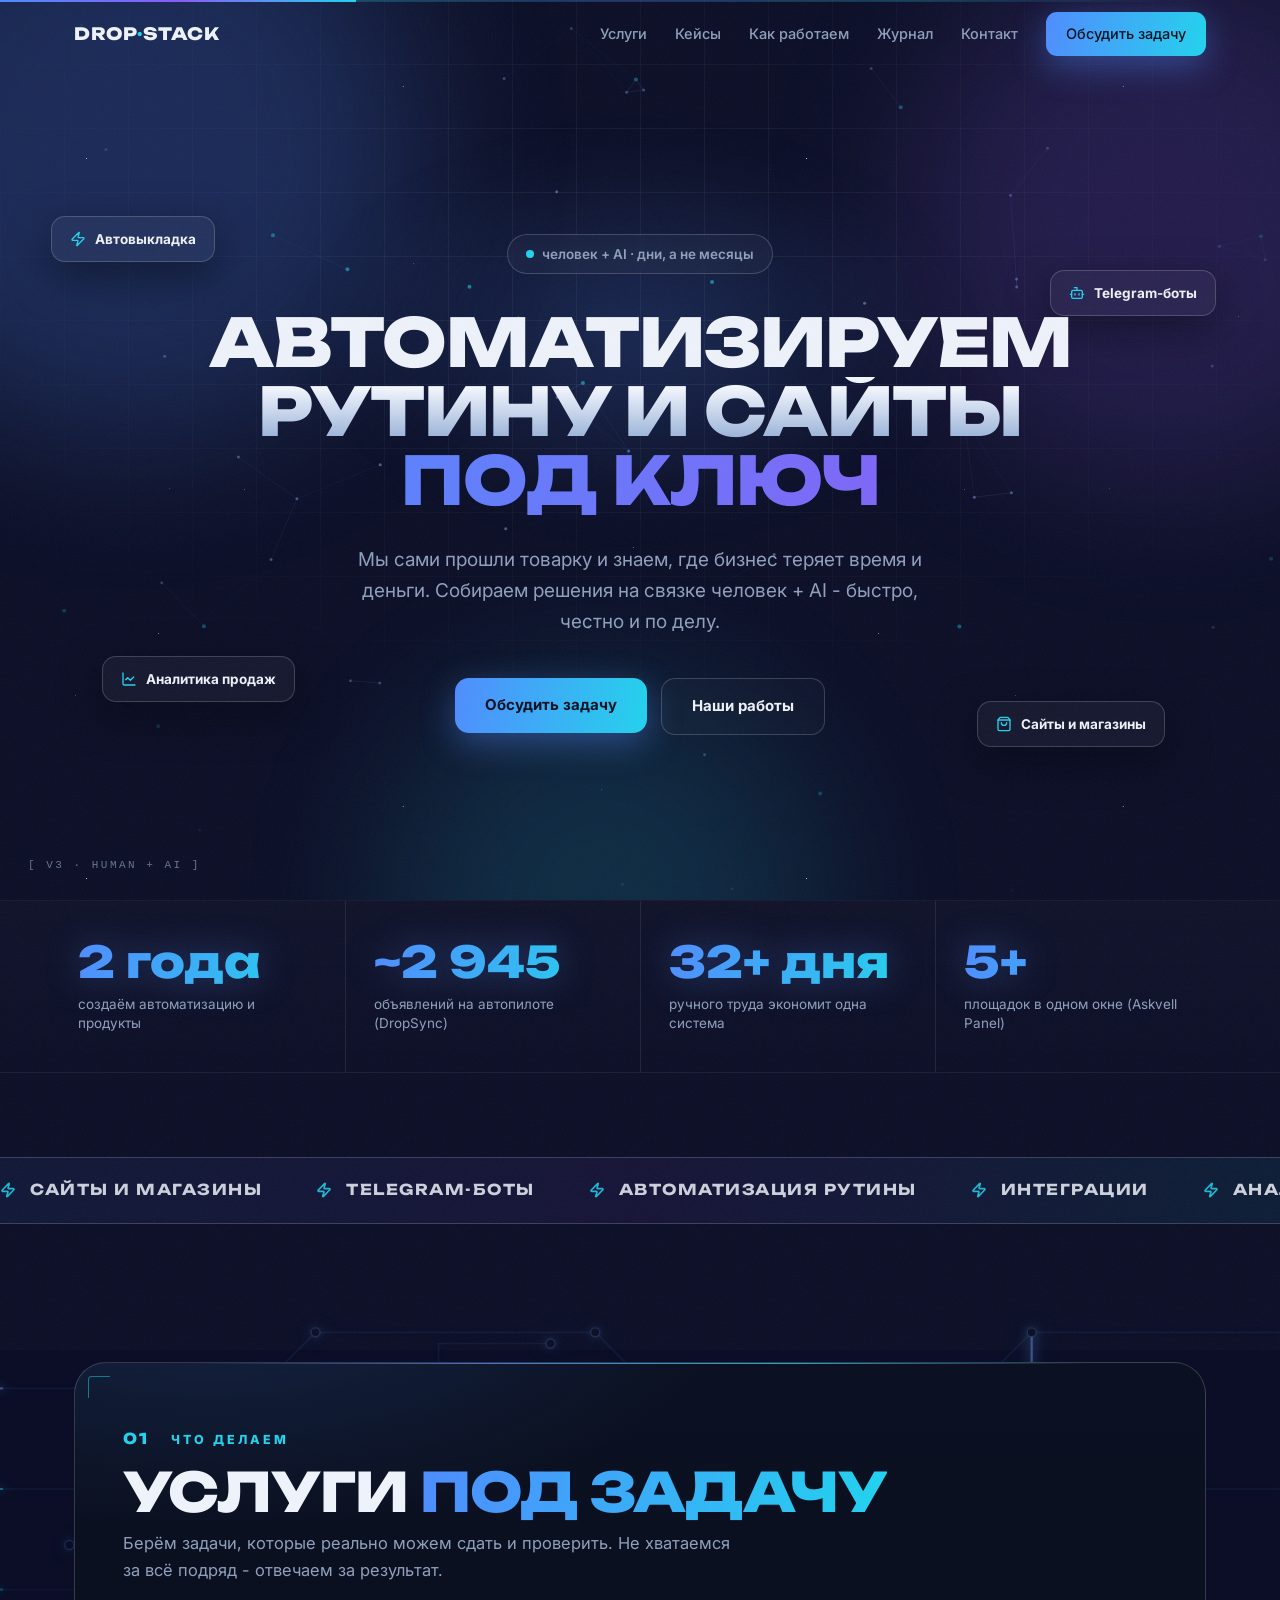
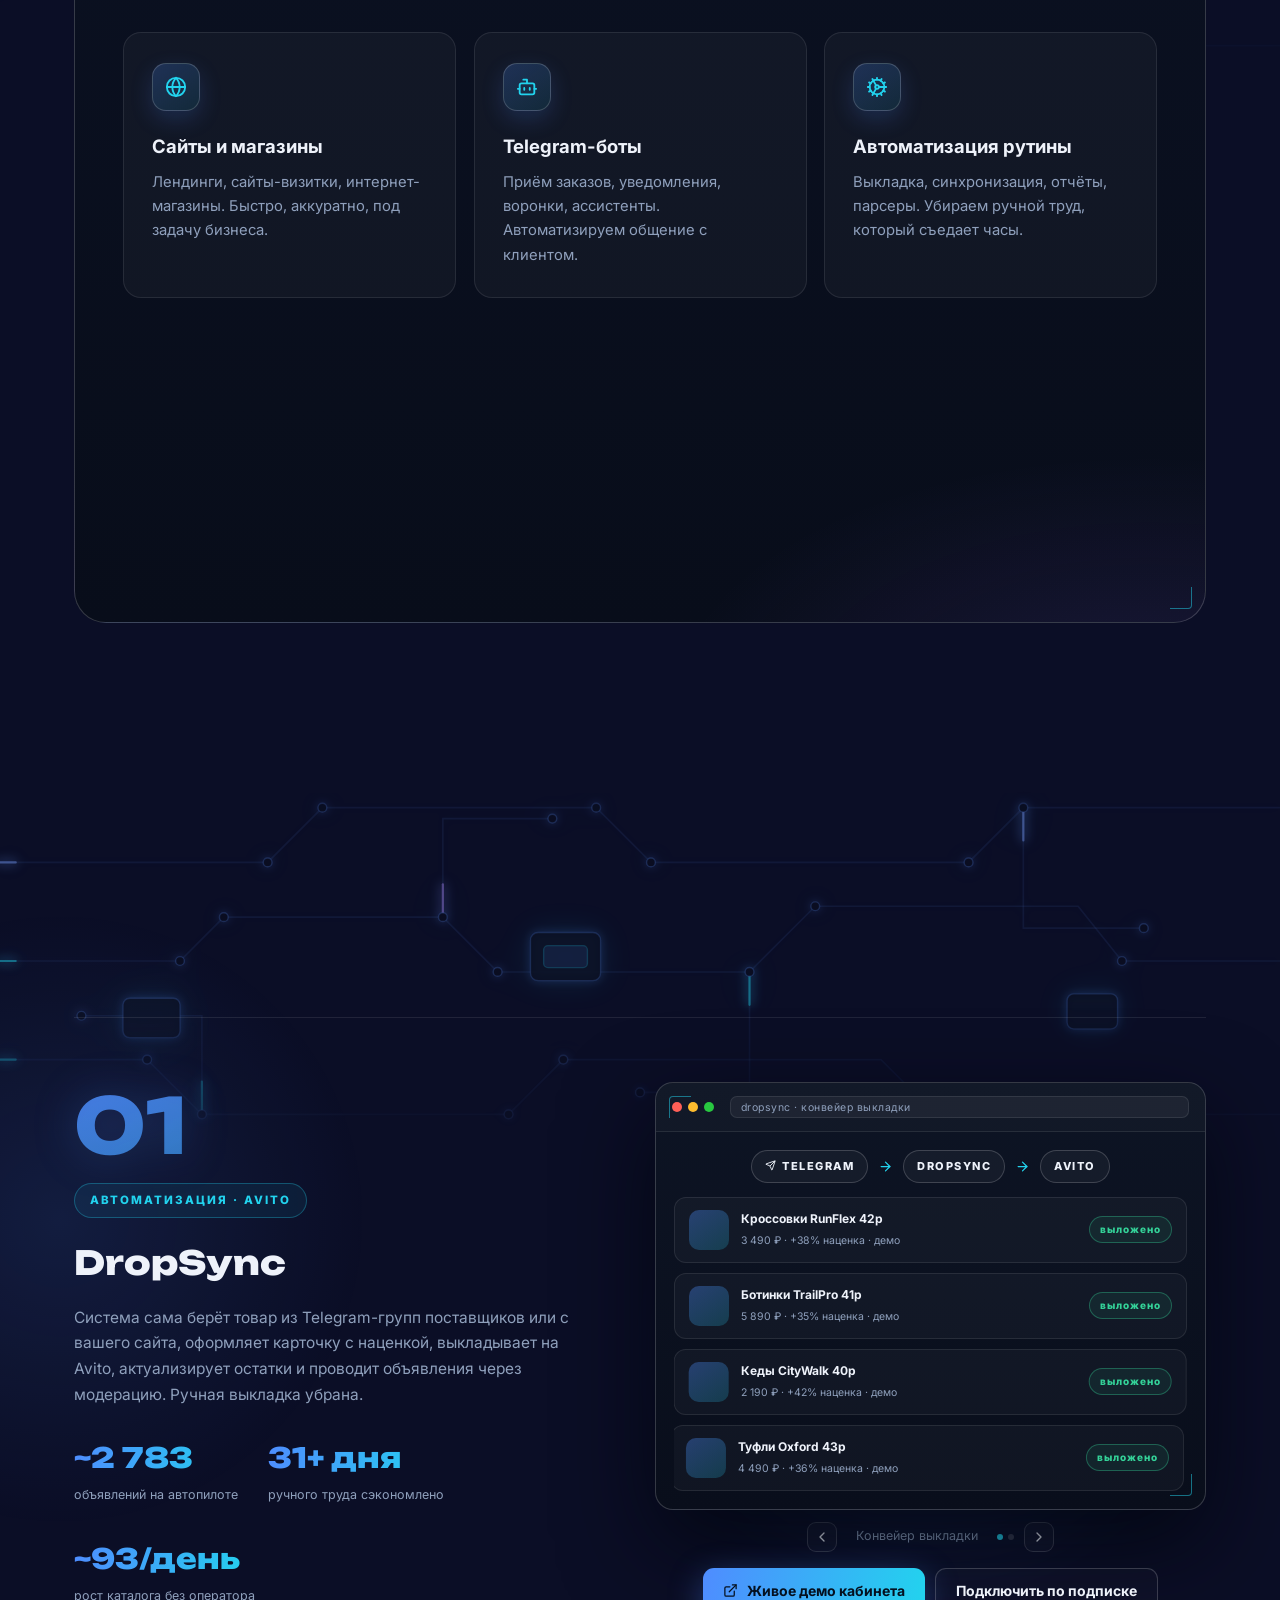
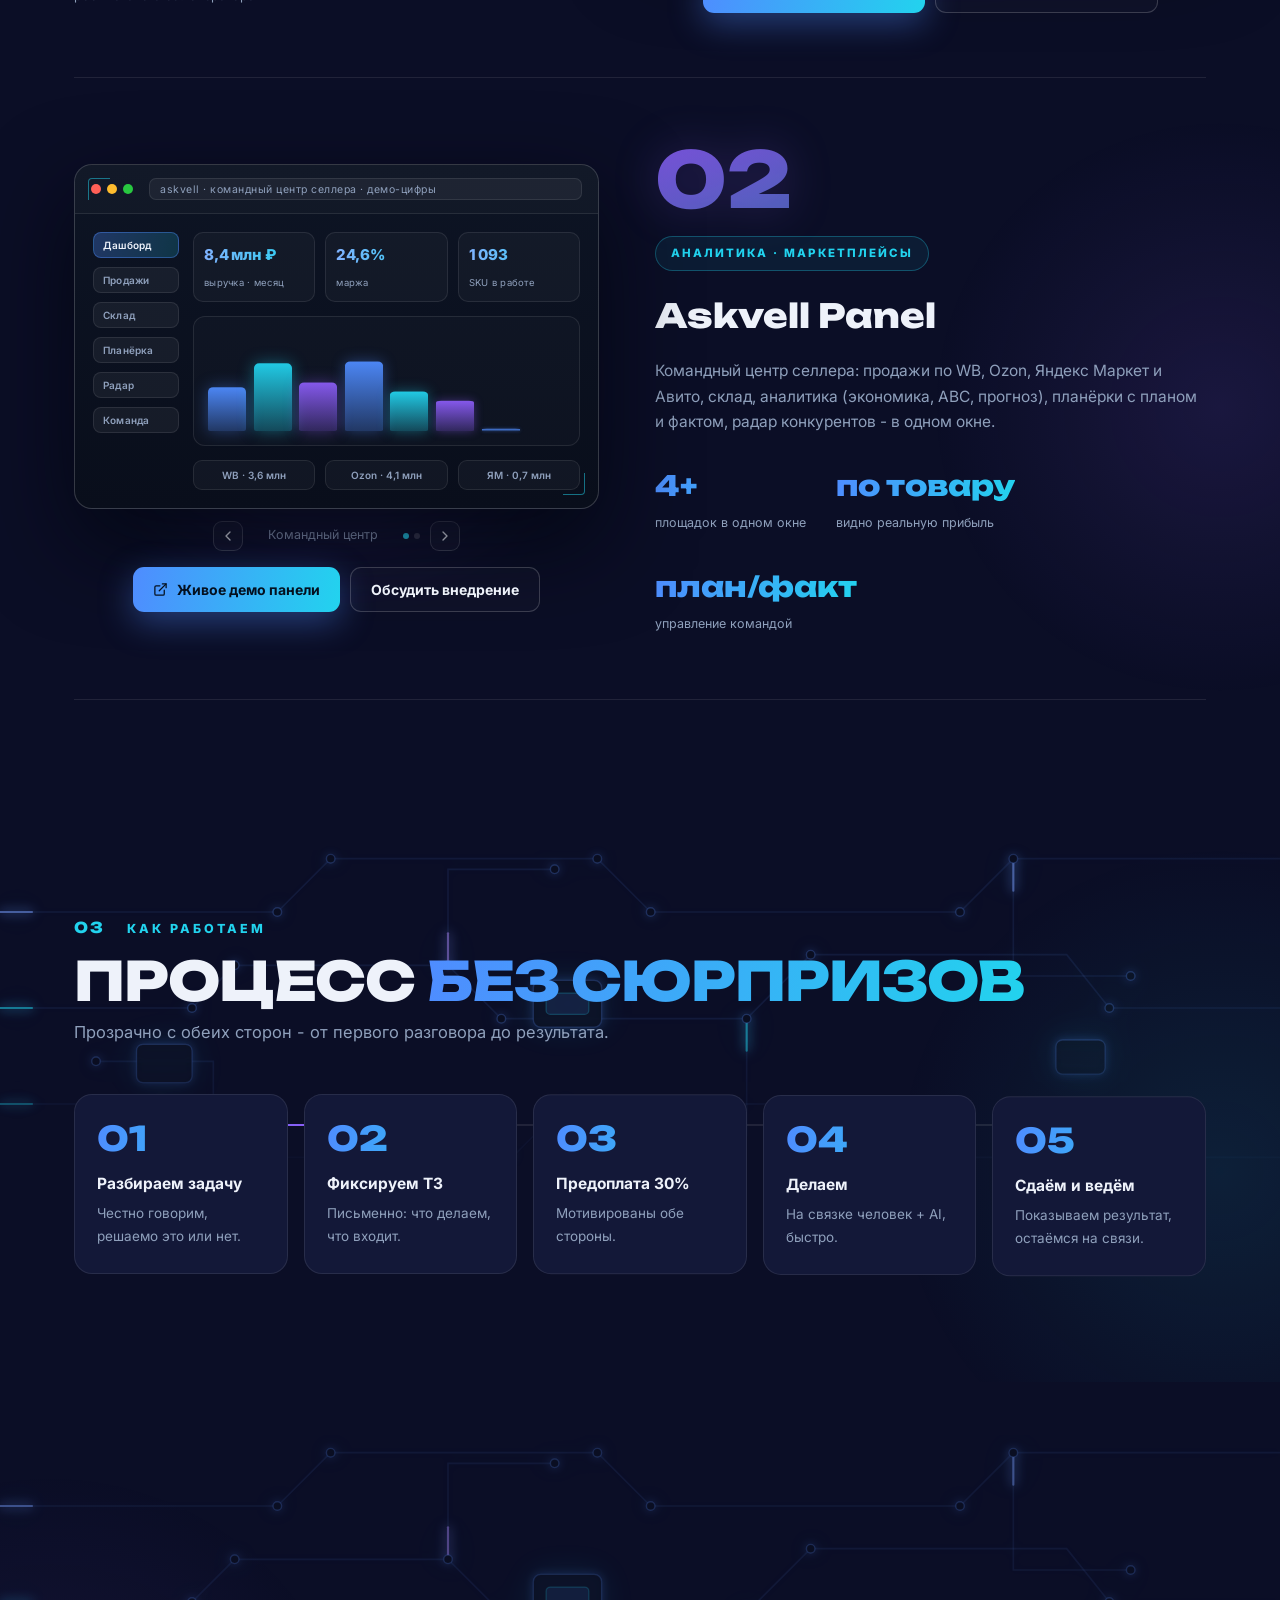
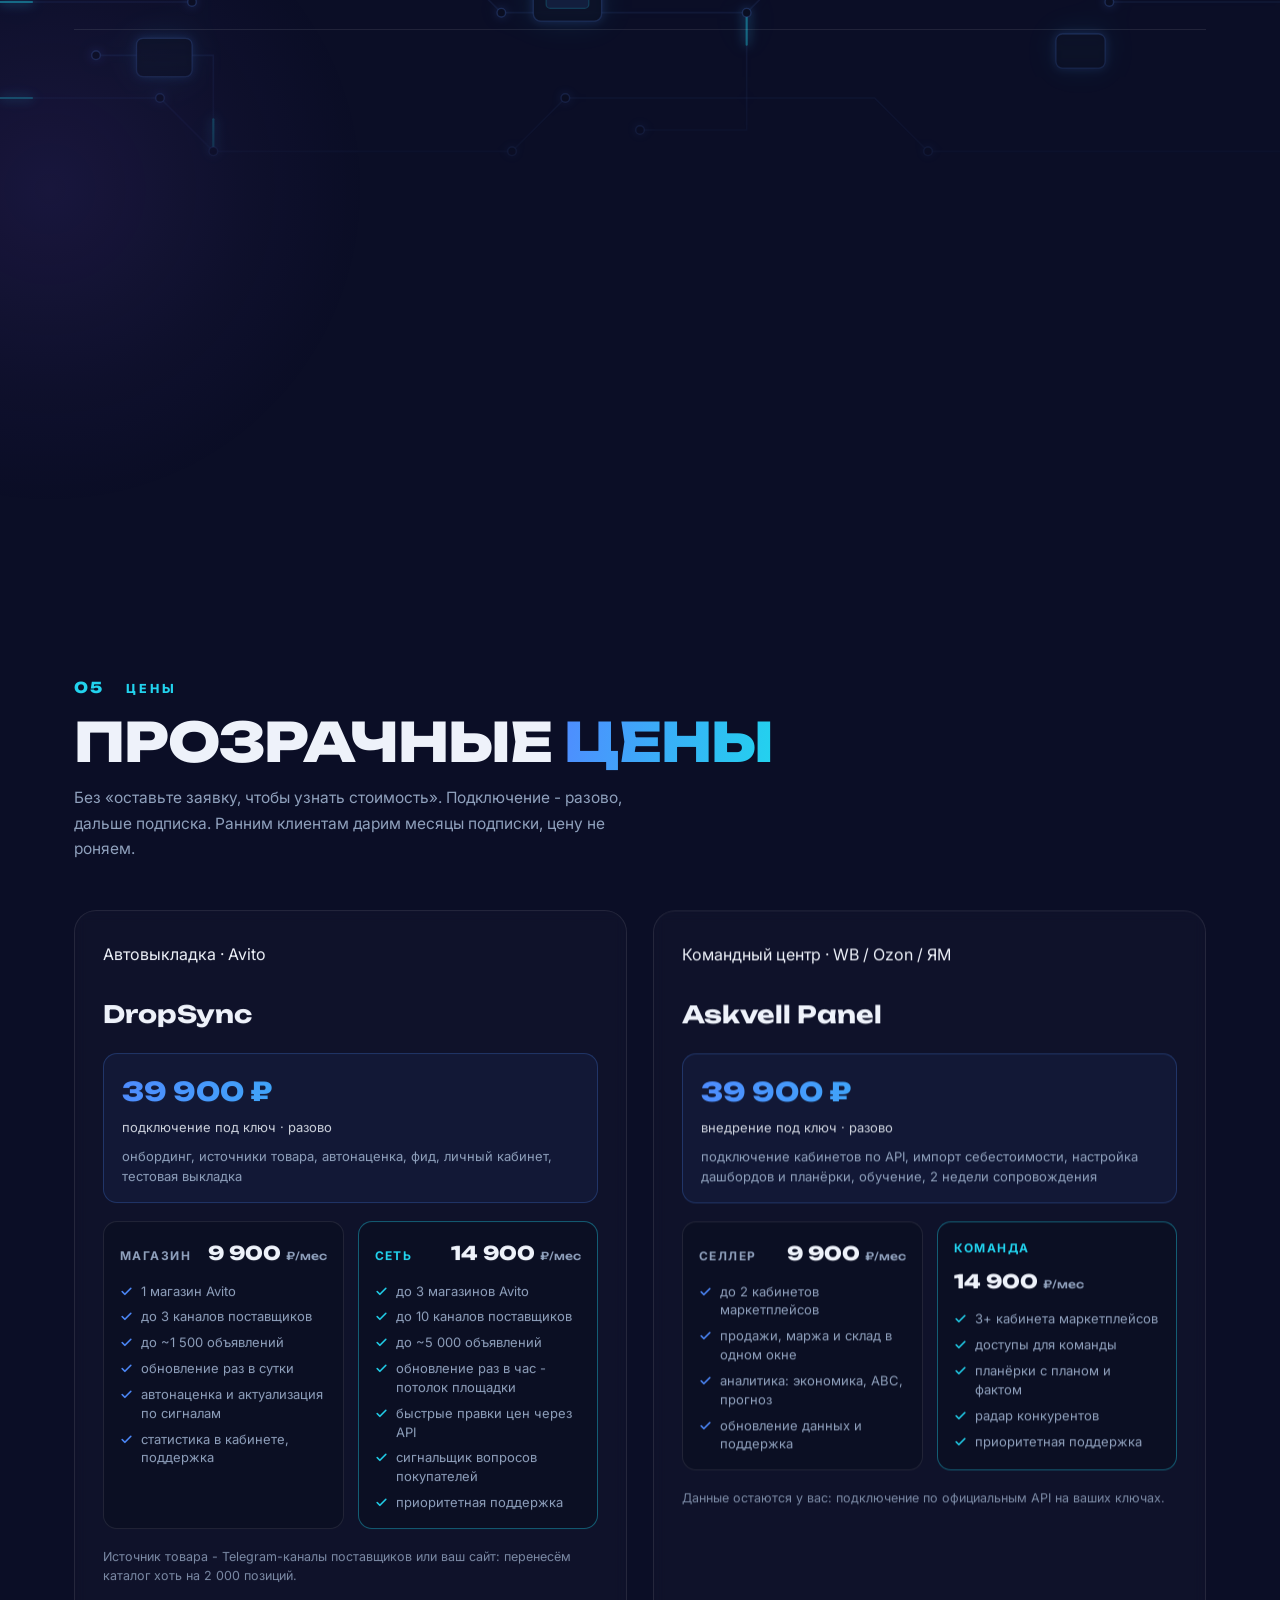
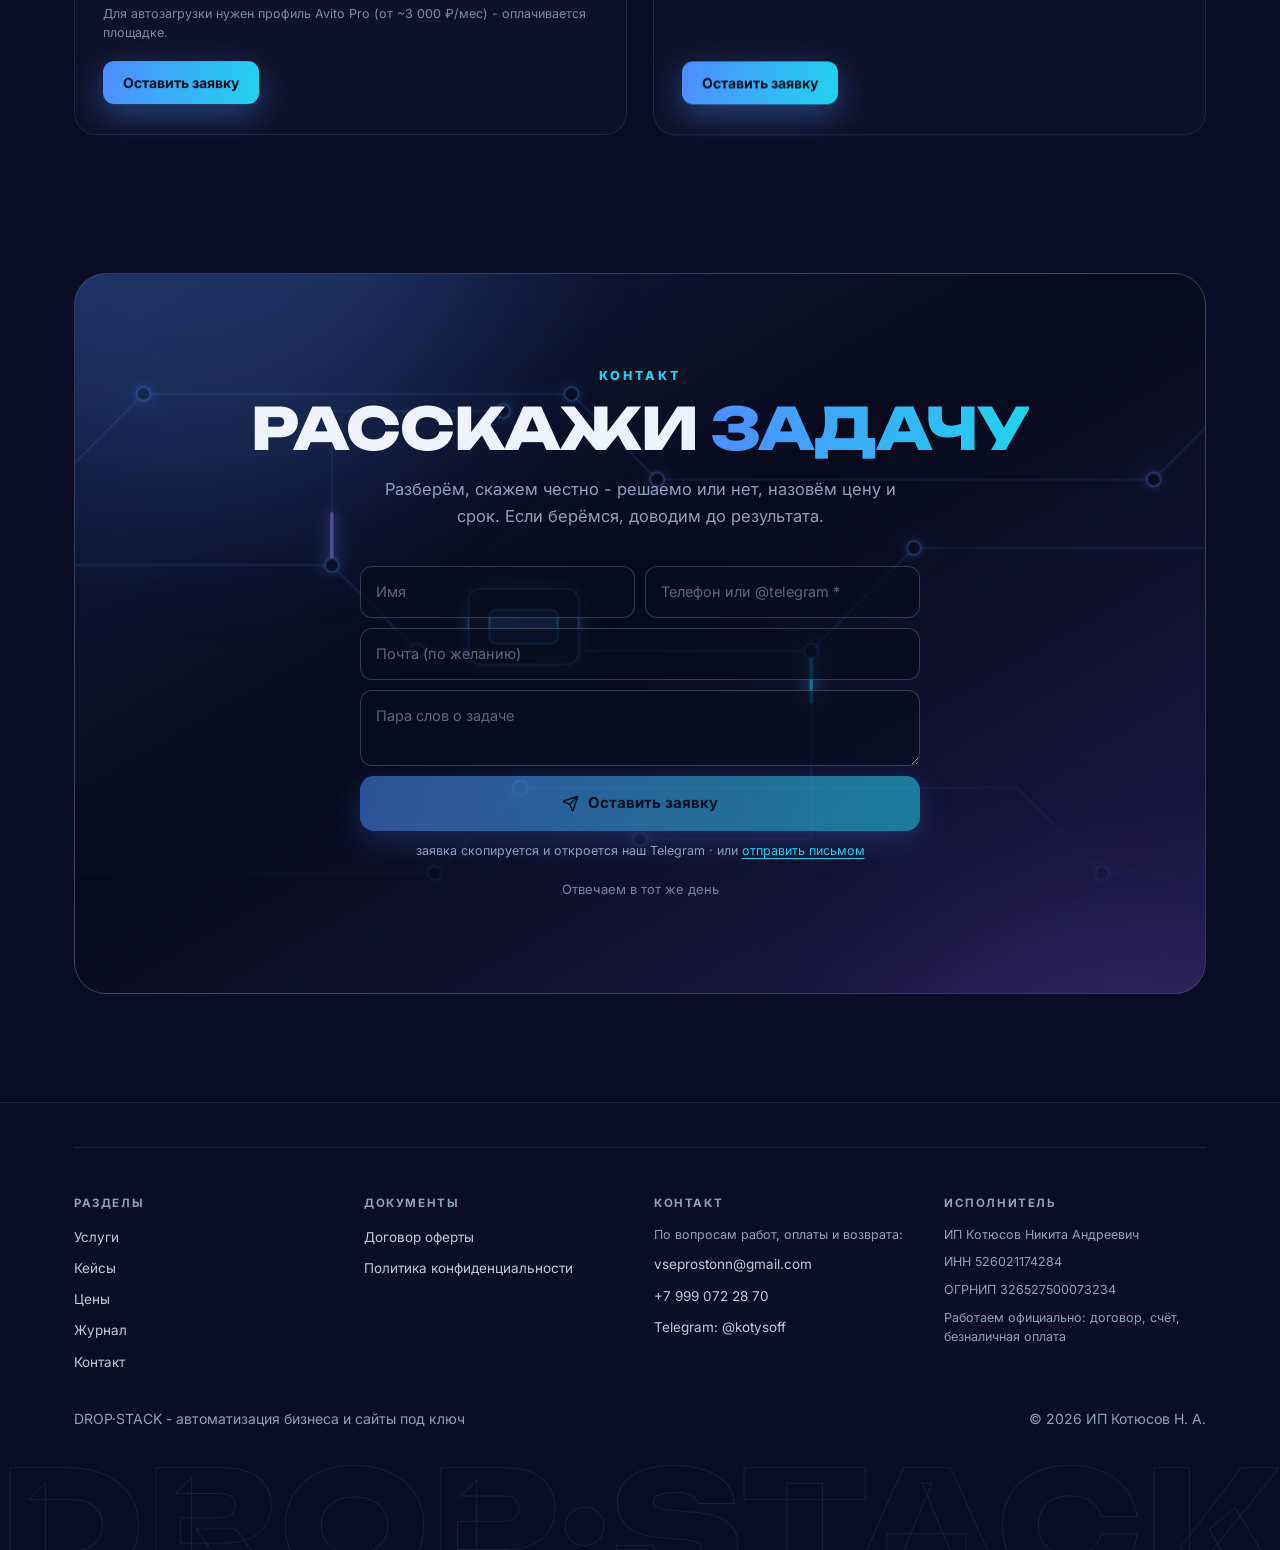
==== commit 98f0759f: "site: маски плат перенесены с svg на div-обёртку - фикс резких границ узора во всех секциях" ====
--- a/index.html
+++ b/index.html
@@ -30,11 +30,11 @@
       "contactPoint": { "@type": "ContactPoint", "url": "https://t.me/kotysoff", "contactType": "sales" }
     }
     </script>
-    <script type="module" crossorigin src="/assets/main-Dn3gVCI_.js"></script>
+    <script type="module" crossorigin src="/assets/main-iYBL9FNR.js"></script>
     <link rel="modulepreload" crossorigin href="/assets/x-BPyCkzCX.js">
     <link rel="modulepreload" crossorigin href="/assets/cog-C-pFBbUE.js">
     <link rel="modulepreload" crossorigin href="/assets/chart-column-D_txavmo.js">
-    <link rel="stylesheet" crossorigin href="/assets/main-Fat4CCaC.css">
+    <link rel="stylesheet" crossorigin href="/assets/main-CBpqdlPD.css">
   </head>
   <body>
     <div id="root"></div>
--- a/assets/main-CBpqdlPD.css
+++ b/assets/main-CBpqdlPD.css
@@ -0,0 +1 @@
+:root{--bg: #0b0e26;--bg2: #121740;--panel: rgba(255, 255, 255, .035);--panel-solid: #131838;--line: rgba(255, 255, 255, .09);--line-strong: rgba(255, 255, 255, .18);--text: #eef2fa;--muted: #8fa0bc;--accent: #4f8cff;--accent2: #22d3ee;--accent3: #8b5cf6;--grad: linear-gradient(100deg, #4f8cff, #22d3ee);--grad3: linear-gradient(100deg, #4f8cff 0%, #8b5cf6 50%, #22d3ee 100%);--radius: 18px;--max: 1180px;--nav-h: 68px}*{box-sizing:border-box;margin:0;padding:0}html{scroll-behavior:smooth}html,body{overflow-x:clip}body{font-family:Inter,-apple-system,BlinkMacSystemFont,Segoe UI,Roboto,sans-serif;background:var(--bg);color:var(--text);line-height:1.65;-webkit-font-smoothing:antialiased}a{color:inherit;text-decoration:none}button{font:inherit;border:none;background:none;cursor:pointer;color:inherit}::selection{background:#4f8cff59}.wrap{max-width:var(--max);margin:0 auto;padding:0 24px}.display{font-family:Unbounded,Inter,sans-serif;letter-spacing:-.5px}.grad-text{background:var(--grad);-webkit-background-clip:text;background-clip:text;color:transparent}.noise{position:fixed;inset:-50%;width:200%;height:200%;pointer-events:none;z-index:99;opacity:.05;background-image:url("data:image/svg+xml,%3Csvg xmlns='http://www.w3.org/2000/svg' width='240' height='240'%3E%3Cfilter id='n'%3E%3CfeTurbulence type='fractalNoise' baseFrequency='0.9' numOctaves='2'/%3E%3C/filter%3E%3Crect width='100%25' height='100%25' filter='url(%23n)'/%3E%3C/svg%3E")}.circuit-holder{position:absolute;inset:0;pointer-events:none;overflow:hidden}.circuit{position:absolute;inset:0;width:100%;height:100%;pointer-events:none}.circuit .trace{fill:none;stroke:#6094ff29;stroke-width:1.5}.circuit .cpulse{fill:none;stroke:#22d3eee6;stroke-width:2;stroke-linecap:round;stroke-dasharray:30 1500;stroke-dashoffset:0;filter:drop-shadow(0 0 5px rgba(34,211,238,.9));animation:pulseflow 8s linear infinite}.circuit .cp1{animation-duration:10s;animation-delay:-3s;stroke:#78a0ffe6;filter:drop-shadow(0 0 5px rgba(120,160,255,.9))}.circuit .cp2{animation-duration:12s;animation-delay:-6s}.circuit .cp3{animation-duration:9s;animation-delay:-1.5s;stroke:#a78bfad9;filter:drop-shadow(0 0 5px rgba(167,139,250,.85))}@keyframes pulseflow{to{stroke-dashoffset:-1530}}.circuit .chips rect{fill:#0d1322e6;stroke:#6094ff59;stroke-width:1.2}.circuit .chips .chip-core{fill:#4f8cff33;stroke:#22d3ee66}.circuit .pad{fill:#0a0f1e;stroke:#6094ff66;stroke-width:1.3}.circuit-bg-process{inset:0 0 auto;height:400px;opacity:.6;mask-image:linear-gradient(180deg,transparent 0%,#000 14%,#000 58%,transparent 100%);-webkit-mask-image:linear-gradient(180deg,transparent 0%,#000 14%,#000 58%,transparent 100%)}.circuit-bg-cta{opacity:.55;mask-image:linear-gradient(180deg,#000 55%,transparent 95%);-webkit-mask-image:linear-gradient(180deg,#000 55%,transparent 95%)}.circuit-bg-cases{inset:0 0 auto;height:460px;opacity:.52;mask-image:linear-gradient(180deg,transparent 0%,#000 18%,#000 58%,transparent 100%);-webkit-mask-image:linear-gradient(180deg,transparent 0%,#000 18%,#000 58%,transparent 100%)}.circuit-bg-services{inset:0 0 auto;height:470px;opacity:.5;mask-image:linear-gradient(180deg,transparent 0%,#000 16%,#000 54%,transparent 100%);-webkit-mask-image:linear-gradient(180deg,transparent 0%,#000 16%,#000 54%,transparent 100%)}.cta-form{width:100%;max-width:560px;margin:26px auto 0;display:flex;flex-direction:column;gap:10px;position:relative;text-align:left}.cta-form-row{display:flex;gap:10px}.cta-form-row input{flex:1;min-width:0}.cta-form input,.cta-form textarea{width:100%;background:#0a0f1ea6;border:1px solid var(--line-strong);border-radius:12px;padding:13px 15px;color:var(--text);font:inherit;font-size:14.5px;outline:none;transition:border-color .2s;resize:vertical}.cta-form input::placeholder,.cta-form textarea::placeholder{color:#9fb0c98c}.cta-form input:focus,.cta-form textarea:focus{border-color:#4f8cff8c}.cta-form-send{width:100%;justify-content:center}.cta-form-send:disabled{opacity:.55;cursor:not-allowed}.cta-form-alt{font-size:12.5px;color:var(--muted);text-align:center}.cta-form-alt a{color:var(--accent2);text-decoration:underline;text-underline-offset:3px}.cta-form-done{display:flex;flex-direction:column;gap:10px;align-items:center;text-align:center;color:var(--text);font-size:15px;padding:10px 0 2px}.cta-form-done>svg{color:#34d399}@media(max-width:640px){.cta-form-row{flex-direction:column}}.circuit-bg-why{inset:0 0 auto;height:440px;opacity:.5;mask-image:linear-gradient(180deg,transparent 0%,#000 16%,#000 56%,transparent 100%);-webkit-mask-image:linear-gradient(180deg,transparent 0%,#000 16%,#000 56%,transparent 100%)}.sec-glow{position:absolute;pointer-events:none;opacity:.85}.sec-glow.gl-cases-1{width:640px;height:640px;left:-260px;top:10%;background:radial-gradient(circle,rgba(79,140,255,.14) 0%,rgba(79,140,255,.05) 42%,transparent 68%)}.sec-glow.gl-cases-2{width:600px;height:600px;right:-240px;bottom:6%;background:radial-gradient(circle,rgba(139,92,246,.14) 0%,rgba(139,92,246,.05) 42%,transparent 68%)}.sec-glow.gl-process{width:680px;height:680px;right:-280px;top:4%;background:radial-gradient(circle,rgba(34,211,238,.11) 0%,rgba(34,211,238,.04) 42%,transparent 68%)}.sec-glow.gl-why{width:660px;height:660px;left:-280px;bottom:6%;background:radial-gradient(circle,rgba(139,92,246,.13) 0%,rgba(139,92,246,.04) 42%,transparent 68%)}.stars{position:fixed;inset:0;pointer-events:none;z-index:0;background-repeat:repeat;animation:twinkle 7s ease-in-out infinite}.stars.s1{background-image:radial-gradient(1.5px 1.5px at 12% 22%,rgba(255,255,255,.9),transparent 55%),radial-gradient(1px 1px at 34% 68%,rgba(255,255,255,.7),transparent 55%),radial-gradient(1.5px 1.5px at 56% 12%,rgba(210,228,255,.8),transparent 55%),radial-gradient(1px 1px at 72% 44%,rgba(255,255,255,.65),transparent 55%),radial-gradient(1.2px 1.2px at 88% 76%,rgba(226,238,255,.75),transparent 55%),radial-gradient(1px 1px at 22% 88%,rgba(255,255,255,.6),transparent 55%);background-size:720px 720px}.stars.s2{background-image:radial-gradient(1.4px 1.4px at 18% 52%,rgba(34,211,238,.75),transparent 55%),radial-gradient(1px 1px at 44% 28%,rgba(160,200,255,.7),transparent 55%),radial-gradient(1.2px 1.2px at 64% 84%,rgba(139,92,246,.6),transparent 55%),radial-gradient(1px 1px at 82% 18%,rgba(34,211,238,.65),transparent 55%),radial-gradient(1.1px 1.1px at 8% 74%,rgba(190,214,255,.6),transparent 55%);background-size:940px 940px;animation-delay:-3.5s;animation-duration:9s}@keyframes twinkle{0%,to{opacity:.3}50%{opacity:.85}}.comet{position:absolute;top:16%;left:-8%;width:130px;height:2px;border-radius:2px;background:linear-gradient(90deg,transparent,rgba(170,205,255,.95));filter:drop-shadow(0 0 7px rgba(130,185,255,.9));opacity:0;transform:rotate(16deg);animation:comet 15s linear infinite 5s;pointer-events:none;z-index:1}@keyframes comet{0%{opacity:0;transform:translate(0) rotate(16deg)}0.6%{opacity:1}6.5%{opacity:1}7.5%{opacity:0;transform:translate(64vw,19vw) rotate(16deg)}to{opacity:0;transform:translate(64vw,19vw) rotate(16deg)}}.cursor-dot,.cursor-ring{position:fixed;top:0;left:0;border-radius:50%;pointer-events:none;z-index:200}.cursor-dot{width:8px;height:8px;background:#fff;mix-blend-mode:difference}.cursor-ring{width:38px;height:38px;border:1.5px solid rgba(255,255,255,.65);mix-blend-mode:difference}@media(pointer:coarse){.cursor-dot,.cursor-ring{display:none}}.progress{position:fixed;top:0;left:0;right:0;height:2px;background:var(--grad3);transform-origin:0 50%;z-index:100}.nav-outer{position:fixed;top:0;left:0;right:0;z-index:90;transition:background .35s ease,border-color .35s ease,backdrop-filter .35s ease;border-bottom:1px solid transparent}.nav-outer.scrolled{background:#05070fb8;backdrop-filter:blur(16px);-webkit-backdrop-filter:blur(16px);border-bottom-color:var(--line)}.nav{height:var(--nav-h);display:flex;align-items:center;justify-content:space-between;gap:18px}.logo{font-family:Unbounded,sans-serif;font-weight:800;font-size:17px;white-space:nowrap;letter-spacing:.5px}.logo .dot{color:var(--accent2)}.nav-links{display:flex;gap:28px;align-items:center}.nav-links a{color:var(--muted);font-size:14.5px;font-weight:500;transition:color .25s;position:relative}.nav-links a:after{content:"";position:absolute;left:0;bottom:-6px;width:100%;height:2px;background:var(--grad);border-radius:2px;transform:scaleX(0);transform-origin:0 50%;transition:transform .3s ease}.nav-links a:hover{color:var(--text)}.nav-links a:hover:after{transform:scaleX(1)}.nav-links a.btn-primary{color:#04101f}.nav-links a.btn-primary:after{display:none}.btn{display:inline-flex;align-items:center;gap:9px;padding:15px 30px;border-radius:14px;font-weight:700;font-size:15px;transition:transform .25s ease,box-shadow .25s ease,border-color .25s ease;will-change:transform;position:relative}.btn-primary{background:var(--grad);color:#04101f;box-shadow:0 10px 34px #4f8cff66}.btn-primary:hover{box-shadow:0 16px 50px #22d3ee80}.btn-ghost{border:1px solid var(--line-strong);color:var(--text);background:#ffffff05}.btn-ghost:hover{border-color:var(--accent2)}.btn-sm{padding:10px 20px;font-size:14px;border-radius:11px}.burger{display:none;padding:8px;color:var(--text)}.m-menu{display:none;overflow:hidden;border-bottom:1px solid var(--line);background:#05070ff7}.m-menu-inner{display:flex;flex-direction:column;gap:4px;padding:12px 24px 22px}.m-menu a{padding:12px 4px;font-size:16px;font-weight:600;color:var(--muted);border-bottom:1px solid rgba(255,255,255,.05)}.m-menu a:last-child{border-bottom:none}.hero{position:relative;min-height:100svh;display:flex;flex-direction:column;justify-content:center;padding:calc(var(--nav-h) + 40px) 0 40px;overflow:hidden}.hero-bg{position:absolute;inset:0;pointer-events:none}.grid-pattern{position:absolute;inset:0;background-image:linear-gradient(rgba(255,255,255,.05) 1px,transparent 1px),linear-gradient(90deg,rgba(255,255,255,.05) 1px,transparent 1px);background-size:64px 64px;mask-image:radial-gradient(ellipse 80% 70% at 50% 30%,#000 20%,transparent 75%);-webkit-mask-image:radial-gradient(ellipse 80% 70% at 50% 30%,#000 20%,transparent 75%)}.aurora{position:absolute;border-radius:50%;filter:blur(80px);opacity:.6;will-change:transform;animation:drift 24s ease-in-out infinite alternate}.aurora-1{width:580px;height:580px;left:-160px;top:-140px;background:#4f8cff61}.aurora-2{width:520px;height:520px;right:-150px;top:-40px;background:#8b5cf64d;animation-delay:-9s;animation-duration:28s}.aurora-3{width:440px;height:440px;left:30%;bottom:-220px;background:#22d3ee3d;animation-delay:-16s;animation-duration:32s}.hero-beam{position:absolute;left:50%;top:8%;width:900px;height:520px;transform:translate(-50%);background:radial-gradient(ellipse 50% 50% at 50% 50%,rgba(79,140,255,.22),transparent 70%);filter:blur(30px)}@keyframes drift{0%{transform:translateZ(0) scale(1)}50%{transform:translate3d(70px,50px,0) scale(1.1)}to{transform:translate3d(-50px,80px,0) scale(.94)}}.neural{position:absolute;inset:0;width:100%;height:100%;opacity:.6;mask-image:radial-gradient(ellipse 85% 80% at 50% 45%,#000 30%,transparent 80%);-webkit-mask-image:radial-gradient(ellipse 85% 80% at 50% 45%,#000 30%,transparent 80%)}.scanline{position:absolute;left:0;right:0;top:0;height:2px;background:linear-gradient(90deg,transparent 8%,rgba(34,211,238,.45),rgba(79,140,255,.55),rgba(34,211,238,.45),transparent 92%);opacity:.5;animation:scan 9s linear infinite;pointer-events:none;z-index:2}@keyframes scan{0%{transform:translateY(-4px)}to{transform:translateY(105svh)}}.hero-tag{position:absolute;left:28px;bottom:26px;font-family:ui-monospace,SF Mono,Cascadia Mono,Menlo,monospace;font-size:11px;letter-spacing:2.5px;text-transform:uppercase;color:#8fa0bcb3;z-index:2}@media(max-width:760px){.hero-tag{display:none}}.hud-c{position:absolute;width:22px;height:22px;border:1.5px solid rgba(34,211,238,.5);pointer-events:none;z-index:3}.hud-c.tl{top:13px;left:13px;border-right:0;border-bottom:0;border-radius:4px 0 0}.hud-c.br{bottom:13px;right:13px;border-left:0;border-top:0;border-radius:0 0 4px}.glitch{position:relative}.glitch .gl{position:absolute;inset:0;opacity:0;pointer-events:none}.glitch .gl.a{animation:glitchA 7s infinite 3s}.glitch .gl.b{animation:glitchB 7s infinite 3s}@keyframes glitchA{0%,92%,97%,to{opacity:0;transform:none;clip-path:inset(0 0 0 0)}93%{opacity:.9;transform:translate(-7px,2px);clip-path:inset(8% 0 58% 0)}95%{opacity:.9;transform:translate(5px,-2px);clip-path:inset(62% 0 6% 0)}}@keyframes glitchB{0%,92.5%,96.5%,to{opacity:0;transform:none;clip-path:inset(0 0 0 0);filter:none}93.5%{opacity:.8;transform:translate(6px,1px);clip-path:inset(38% 0 34% 0);filter:hue-rotate(45deg)}95.5%{opacity:.8;transform:translate(-4px,-1px);clip-path:inset(74% 0 2% 0);filter:hue-rotate(-30deg)}}.hero-inner{position:relative;text-align:center}.hero-badge{display:inline-flex;align-items:center;gap:8px;padding:8px 18px;border-radius:999px;border:1px solid var(--line-strong);background:#ffffff08;color:var(--muted);font-size:13.5px;font-weight:600;margin-bottom:34px;backdrop-filter:blur(6px);-webkit-backdrop-filter:blur(6px)}.hero-badge .pulse-dot{width:8px;height:8px;border-radius:50%;background:var(--accent2);box-shadow:0 0 #22d3ee99;animation:pulse 2.2s infinite}@keyframes pulse{0%{box-shadow:0 0 #22d3ee8c}70%{box-shadow:0 0 0 9px #22d3ee00}to{box-shadow:0 0 #22d3ee00}}.hero h1{font-weight:800;text-transform:uppercase;line-height:1.04;letter-spacing:-1px;font-size:clamp(30px,5.2vw,74px)}.h1-line{display:block;white-space:nowrap}.h1-outline{background:linear-gradient(180deg,#f4f7ff 15%,#93aed6 95%);-webkit-background-clip:text;background-clip:text;color:transparent}.h1-grad{background:var(--grad3);background-size:200% auto;-webkit-background-clip:text;background-clip:text;color:transparent;animation:shimmer 7s ease-in-out infinite}@keyframes shimmer{0%,to{background-position:0% 50%}50%{background-position:100% 50%}}.hero-sub{color:var(--muted);font-size:clamp(16px,2vw,19px);max-width:600px;margin:28px auto 0}.hero-btns{margin-top:40px;display:flex;gap:14px;justify-content:center;flex-wrap:wrap}.chip{position:absolute;display:flex;align-items:center;gap:9px;padding:11px 18px;border-radius:14px;border:1px solid var(--line-strong);background:#ffffff0b;backdrop-filter:blur(10px);-webkit-backdrop-filter:blur(10px);font-size:13.5px;font-weight:700;color:var(--text);box-shadow:0 14px 40px #03061080;will-change:transform;white-space:nowrap}.chip svg{color:var(--accent2)}.chip-float{animation:float 7s ease-in-out infinite}.chip-float.f2{animation-delay:-2.4s;animation-duration:8s}.chip-float.f3{animation-delay:-4.2s;animation-duration:9s}.chip-float.f4{animation-delay:-1.2s;animation-duration:7.5s}@keyframes float{0%,to{transform:translateY(0)}50%{transform:translateY(-14px)}}.chip-1{left:4%;top:24%}.chip-2{right:5%;top:30%}.chip-3{left:8%;bottom:22%}.chip-4{right:9%;bottom:17%}.stats-band{border-top:1px solid rgba(255,255,255,.05);border-bottom:1px solid rgba(255,255,255,.05);background:linear-gradient(180deg,rgba(255,255,255,.015),transparent)}.stats-band-inner{display:grid;grid-template-columns:repeat(4,1fr)}.stat{padding:38px 28px;border-left:1px solid var(--line);text-align:left}.stat:first-child{border-left:none}.stat .n{font-family:Unbounded,sans-serif;font-size:clamp(30px,3.4vw,46px);font-weight:800;background:var(--grad);-webkit-background-clip:text;background-clip:text;color:transparent;white-space:nowrap;line-height:1.1;filter:drop-shadow(0 0 18px rgba(79,140,255,.35))}.stat .l{font-size:13.5px;color:var(--muted);margin-top:8px;line-height:1.45}.marquee-wrap{overflow:clip;padding:30px 0;margin:54px 0 0;position:relative}.marquee-tilt{transform:none}.marquee{border-top:1px solid var(--line-strong);border-bottom:1px solid var(--line-strong);padding:20px 0;overflow:hidden;background:linear-gradient(90deg,#4f8cff14,#8b5cf614,#22d3ee14);position:relative}.marquee-track{display:flex;gap:54px;width:max-content;animation:marquee 28s linear infinite}@keyframes marquee{0%{transform:translate(0)}to{transform:translate(-50%)}}.marquee-item{display:flex;align-items:center;gap:14px;color:var(--text);font-family:Unbounded,sans-serif;font-weight:700;font-size:15px;letter-spacing:1.5px;text-transform:uppercase;white-space:nowrap;opacity:.85}.marquee-item svg{color:var(--accent2)}section{padding:108px 0;position:relative;overflow:clip}.sec-head{display:flex;align-items:baseline;gap:22px;margin-bottom:12px}.sec-num{font-family:Unbounded,sans-serif;font-size:15px;font-weight:800;color:var(--accent2);letter-spacing:2px}.eyebrow{color:var(--accent2);font-weight:800;font-size:12.5px;letter-spacing:3px;text-transform:uppercase}h2.sec-title{font-size:clamp(30px,4.4vw,54px);font-weight:800;margin:10px 0 8px;letter-spacing:-1px;text-transform:uppercase;line-height:1.08}.sec-title .accent{background:var(--grad);-webkit-background-clip:text;background-clip:text;color:transparent}.lead{color:var(--muted);max-width:620px;margin-bottom:48px;font-size:16.5px}.grid{display:grid;gap:18px}.g3{grid-template-columns:repeat(3,1fr)}.panel-section{position:relative;border-radius:32px;border:1px solid var(--line-strong);background:radial-gradient(900px 420px at 12% -10%,rgba(79,140,255,.16),transparent 60%),radial-gradient(800px 420px at 95% 110%,rgba(139,92,246,.14),transparent 60%),linear-gradient(180deg,#0b1122,#080d1a);padding:64px 48px;overflow:hidden}.panel-section:before{content:"";position:absolute;top:0;left:10%;right:10%;height:1px;background:linear-gradient(90deg,transparent,rgba(79,140,255,.8),rgba(34,211,238,.8),transparent)}.card{position:relative;background:#ffffff09;border:1px solid var(--line);border-radius:var(--radius);padding:30px 28px;transition:transform .3s ease,border-color .3s ease,box-shadow .3s ease,background .3s ease;will-change:transform;overflow:hidden}.card:before{content:"";position:absolute;inset:0;background:radial-gradient(420px 200px at 50% -60px,rgba(79,140,255,.18),transparent 70%);opacity:0;transition:opacity .35s ease;pointer-events:none}.card:hover{transform:translateY(-7px);border-color:#4f8cff80;box-shadow:0 22px 54px #03071299;background:#ffffff0d}.card:hover:before{opacity:1}.card h3{font-size:18.5px;font-weight:700;margin-bottom:8px}.card p{color:var(--muted);font-size:14.8px}.card .ic{width:48px;height:48px;border-radius:14px;display:flex;align-items:center;justify-content:center;margin-bottom:20px;border:1px solid var(--line-strong);background:linear-gradient(145deg,#4f8cff38,#22d3ee1a);color:var(--accent2);box-shadow:0 8px 22px #4f8cff2e}.card .go{position:absolute;top:26px;right:24px;color:var(--accent2);opacity:0;transform:translate(-6px,6px);transition:opacity .3s ease,transform .3s ease}.card:hover .go{opacity:1;transform:translate(0)}.case-row{display:grid;grid-template-columns:1fr 1.05fr;gap:56px;align-items:center;padding:64px 0;border-top:1px solid var(--line)}.case-row:last-child{border-bottom:1px solid var(--line)}.case-row.rev .case-text{order:2}.case-row.rev .case-visual{order:1}.case-num{font-family:Unbounded,sans-serif;font-size:clamp(52px,6vw,86px);font-weight:800;line-height:1;background:linear-gradient(160deg,#4f8cffd9,#22d3ee80);-webkit-background-clip:text;background-clip:text;color:transparent;filter:drop-shadow(0 0 22px rgba(79,140,255,.3));margin-bottom:18px}.case-row.rev .case-num{background:linear-gradient(160deg,#8b5cf6d9,#22d3ee80);-webkit-background-clip:text;background-clip:text;filter:drop-shadow(0 0 22px rgba(139,92,246,.3))}.case-text .tag{display:inline-block;font-size:11.5px;font-weight:800;color:var(--accent2);letter-spacing:2px;text-transform:uppercase;padding:7px 15px;border:1px solid rgba(34,211,238,.3);border-radius:999px;background:#22d3ee12;margin-bottom:18px}.case-text h3{font-family:Unbounded,sans-serif;font-size:clamp(24px,2.6vw,34px);font-weight:800;margin-bottom:14px}.case-text>p{color:var(--muted);font-size:15.5px;margin-bottom:28px}.metrics{display:flex;gap:30px;flex-wrap:wrap}.metric .n{font-family:Unbounded,sans-serif;font-size:clamp(20px,2.2vw,28px);font-weight:800;white-space:nowrap}.metric .l{font-size:12.5px;color:var(--muted);margin-top:4px}.case-visual{position:relative}.case-glow{position:absolute;inset:-12%;background:radial-gradient(ellipse 60% 55% at 50% 50%,rgba(79,140,255,.22),transparent 70%);filter:blur(30px);pointer-events:none}.case-row.rev .case-glow{background:radial-gradient(ellipse 60% 55% at 50% 50%,rgba(139,92,246,.22),transparent 70%)}.mock{position:relative;border-radius:18px;border:1px solid var(--line-strong);background:linear-gradient(180deg,#0d1424,#090e1b);box-shadow:0 34px 90px #02050ebf;overflow:hidden}.mock-bar{display:flex;align-items:center;gap:8px;padding:13px 16px;border-bottom:1px solid var(--line);background:#ffffff05}.mock-bar .dots{display:flex;gap:6px}.mock-bar .dots span{width:10px;height:10px;border-radius:50%;background:#ffffff24}.mock-bar .dots span:nth-child(1){background:#ff5f57}.mock-bar .dots span:nth-child(2){background:#febc2e}.mock-bar .dots span:nth-child(3){background:#28c840}.mock-bar .addr{flex:1;margin-left:8px;height:22px;border-radius:7px;background:#ffffff0d;border:1px solid var(--line);display:flex;align-items:center;padding:0 10px;font-size:10.5px;color:var(--muted);letter-spacing:.5px}.mock-body{padding:18px}.feed{display:flex;flex-direction:column;gap:10px;overflow:hidden;max-height:320px}.feed-item{display:flex;align-items:center;gap:12px;padding:12px 14px;border-radius:12px;border:1px solid var(--line);background:#ffffff08}.feed-item .thumb{width:40px;height:40px;border-radius:10px;flex-shrink:0;background:linear-gradient(145deg,#4f8cff59,#22d3ee33)}.feed-item .lines{flex:1;display:flex;flex-direction:column;gap:7px}.feed-item .l1{height:8px;border-radius:4px;background:#ffffff29;width:62%}.feed-item .l2{height:7px;border-radius:4px;background:#ffffff14;width:40%}.feed-item .ok{font-size:10px;font-weight:800;letter-spacing:1px;color:#34d399;border:1px solid rgba(52,211,153,.35);background:#34d39914;border-radius:999px;padding:4px 10px;white-space:nowrap}.feed-flow{display:flex;align-items:center;justify-content:center;gap:10px;margin-bottom:14px;font-size:11px;font-weight:800;letter-spacing:1.5px;text-transform:uppercase;color:var(--muted)}.feed-flow .node{padding:6px 13px;border-radius:999px;border:1px solid var(--line-strong);background:#ffffff0a;color:var(--text)}.feed-flow .arrow{color:var(--accent2);display:flex}.dash{display:grid;grid-template-columns:86px 1fr;gap:14px}.dash-side{display:flex;flex-direction:column;gap:9px}.dash-side .item{height:26px;border-radius:8px;background:#ffffff0d;border:1px solid var(--line);display:flex;align-items:center;padding:0 9px;font-size:10px;font-weight:600;letter-spacing:.02em;color:var(--muted);white-space:nowrap}.dash-side .item.active{background:linear-gradient(100deg,#4f8cff4d,#22d3ee2e);border-color:#4f8cff66;color:var(--text)}.dash-main{display:flex;flex-direction:column;gap:14px}.dash-kpis{display:grid;grid-template-columns:repeat(3,1fr);gap:10px}.dash-kpi{border-radius:10px;border:1px solid var(--line);background:#ffffff08;padding:10px;display:flex;flex-direction:column;gap:7px}.dash-kpi .k1{font-size:15px;font-weight:800;letter-spacing:-.01em;color:var(--text);background:linear-gradient(90deg,#7fb2ff,#22d3ee);-webkit-background-clip:text;background-clip:text;-webkit-text-fill-color:transparent;white-space:nowrap}.dash-kpi .k2{font-size:9.5px;color:var(--muted);letter-spacing:.03em;white-space:nowrap}.dash-chart{border-radius:12px;border:1px solid var(--line);background:#ffffff05;padding:14px;display:flex;align-items:flex-end;gap:8px;height:130px}.dash-chart .bar{flex:1;border-radius:5px 5px 2px 2px;background:linear-gradient(180deg,#4f8cfff2,#4f8cff4d);transform-origin:bottom;box-shadow:0 0 16px #4f8cff61}.dash-chart .bar.c2{background:linear-gradient(180deg,#22d3eef2,#22d3ee47);box-shadow:0 0 16px #22d3ee61}.dash-chart .bar.c3{background:linear-gradient(180deg,#8b5cf6f2,#8b5cf647);box-shadow:0 0 16px #8b5cf666}.dash-row{display:flex;gap:10px}.dash-row .cell{flex:1;height:30px;border-radius:9px;border:1px solid var(--line);background:#ffffff09;display:flex;align-items:center;justify-content:center;font-size:10px;font-weight:600;color:var(--muted);white-space:nowrap}.mc-controls{display:flex;align-items:center;gap:10px;margin-top:12px;justify-content:center}.mc-controls button{width:30px;height:30px;border-radius:9px;border:1px solid var(--line-strong);background:#ffffff08;color:var(--text);display:flex;align-items:center;justify-content:center;transition:border-color .2s,background .2s}.mc-controls button:hover{border-color:var(--accent2);background:#22d3ee14}.mc-title{font-size:12.5px;color:var(--muted);min-width:140px;text-align:center}.mc-dots{display:flex;gap:5px}.mc-dots i{width:6px;height:6px;border-radius:50%;background:#ffffff2e}.mc-dots i.on{background:var(--accent2)}.case-actions{display:flex;gap:10px;margin-top:16px;justify-content:center;flex-wrap:wrap}.ch-bar-mock{height:9px;border-radius:5px;background:#ffffff12;overflow:hidden}.ch-bar-mock i{display:block;height:100%;border-radius:5px;background:var(--grad)}.mock-t1{font-size:12px;font-weight:700;color:var(--text);line-height:1.3}.mock-t2{font-size:10.5px;color:var(--muted);line-height:1.3}.mock-caption{font-size:10.5px;color:var(--muted);text-align:center;margin-top:10px}.mock-pf{display:flex;justify-content:space-between;font-size:11.5px;margin-bottom:4px}.mock-pf b{font-weight:700}.steps{position:relative;display:grid;grid-template-columns:repeat(5,1fr);gap:16px}.steps-line{position:absolute;top:30px;left:4%;right:4%;height:2px;background:var(--line);z-index:0}.steps-line-fill{height:100%;background:var(--grad3);transform-origin:0 50%}.step{position:relative;z-index:1;background:var(--panel-solid);border:1px solid var(--line);border-radius:var(--radius);padding:26px 22px;transition:border-color .3s ease,transform .3s ease}.step:hover{border-color:#4f8cff80;transform:translateY(-5px)}.step .num{font-family:Unbounded,sans-serif;font-size:34px;font-weight:800;line-height:1;background:var(--grad);-webkit-background-clip:text;background-clip:text;color:transparent;margin-bottom:16px}.step h4{font-size:15.5px;font-weight:700;margin-bottom:6px}.step p{color:var(--muted);font-size:13.5px}.why-rows{border-top:1px solid var(--line);margin-top:44px}.why-row{display:grid;grid-template-columns:120px 1fr 1.4fr;gap:28px;align-items:baseline;padding:34px 0;border-bottom:1px solid var(--line);transition:background .3s ease}.why-row:hover{background:#ffffff04}.why-row .idx{font-family:Unbounded,sans-serif;font-size:30px;font-weight:800;background:linear-gradient(160deg,#22d3eee6,#4f8cff8c);-webkit-background-clip:text;background-clip:text;color:transparent}.why-row h3{font-family:Unbounded,sans-serif;font-size:clamp(17px,1.8vw,22px);font-weight:800;text-transform:uppercase;letter-spacing:.5px}.why-row p{color:var(--muted);font-size:15.5px}.cta-box{position:relative;border:1px solid var(--line-strong);border-radius:32px;padding:92px 32px;text-align:center;overflow:hidden;background:linear-gradient(150deg,#4f8cff24,#05070f66 45%,#8b5cf629)}.cta-box .aurora{opacity:.5}.cta-inner{position:relative;z-index:1}.cta-box h2{font-size:clamp(32px,5vw,58px);font-weight:800;margin:12px 0 16px;letter-spacing:-1px;text-transform:uppercase;line-height:1.06}.cta-box p{color:var(--muted);max-width:540px;margin:0 auto 36px;font-size:16.5px}.cta-note{margin-top:18px;font-size:13px;color:var(--muted);opacity:.8}footer{position:relative;border-top:1px solid var(--line);padding:44px 0 120px;color:var(--muted);font-size:14px;overflow:hidden}.footer-inner{display:flex;align-items:center;justify-content:space-between;gap:16px;flex-wrap:wrap;position:relative;z-index:1}footer a{color:var(--accent2)}footer a:hover{text-decoration:underline}.footer-mark{position:absolute;left:50%;bottom:-.34em;transform:translate(-50%);font-family:Unbounded,sans-serif;font-weight:800;font-size:clamp(70px,12vw,180px);letter-spacing:2px;white-space:nowrap;color:transparent;-webkit-text-stroke:1px rgba(255,255,255,.07);pointer-events:none;line-height:1}@media(max-width:1100px){.chip-1{left:1%}.chip-2{right:1%}.chip-3{left:2%}.chip-4{right:2%}}@media(max-width:960px){.g3,.steps{grid-template-columns:repeat(2,1fr)}.steps-line{display:none}.stats-band-inner{grid-template-columns:repeat(2,1fr)}.stat{border-left:none;border-top:1px solid var(--line)}.stat:nth-child(1),.stat:nth-child(2){border-top:none}.stat:nth-child(2n){border-left:1px solid var(--line)}.chip{display:none}.case-row{grid-template-columns:1fr;gap:34px;padding:48px 0}.case-row.rev .case-text{order:1}.case-row.rev .case-visual{order:2}.panel-section{padding:44px 28px}.why-row{grid-template-columns:64px 1fr}.why-row p{grid-column:2}}@media(max-width:760px){.nav-links{display:none}.burger,.m-menu{display:block}section{padding:72px 0}.marquee-wrap{margin-top:36px;padding:22px 0}}@media(max-width:560px){.g3,.steps{grid-template-columns:1fr}.stats-band-inner{grid-template-columns:1fr 1fr}.stat{padding:24px 18px}.hero h1{font-size:clamp(19px,6.2vw,34px);letter-spacing:0}.feed-flow{flex-wrap:wrap}.hero-btns .btn{width:100%;justify-content:center}.panel-section{padding:36px 20px;border-radius:24px}.metrics{gap:20px}.why-row{grid-template-columns:1fr;gap:8px;padding:26px 0}.why-row p{grid-column:1}.dash{grid-template-columns:64px 1fr}.footer-mark{font-size:64px}}@media(prefers-reduced-motion:reduce){html{scroll-behavior:auto}.aurora,.marquee-track,.hero-badge .pulse-dot,.chip-float,.scanline,.glitch .gl,.stars,.comet,.h1-grad,.circuit .cpulse{animation:none}*{transition-duration:.01ms!important}}#pricing{position:relative;padding:110px 0 30px}.price-sub{color:var(--muted);max-width:560px;margin:14px 0 0;font-size:15.5px}.price-grid{display:grid;grid-template-columns:1fr 1fr;gap:26px;margin-top:48px}.price-card{position:relative;height:100%;display:flex;flex-direction:column;gap:18px;padding:30px 28px;border:1px solid var(--line);border-radius:22px;background:#ffffff05;backdrop-filter:blur(6px)}.price-card h3{font-family:Unbounded,sans-serif;font-size:24px;margin:10px 0 0}.price-setup{padding:16px 18px;border:1px solid rgba(79,140,255,.25);border-radius:14px;background:#4f8cff0f}.ps-price{font-family:Unbounded,sans-serif;font-size:26px;font-weight:800}.ps-label{margin-top:4px;font-size:13px;color:var(--text);opacity:.85}.ps-list{margin-top:8px;font-size:13px;line-height:1.55;color:var(--muted)}.price-tiers{display:grid;grid-template-columns:1fr 1fr;gap:14px}.price-tier{padding:16px;border:1px solid var(--line);border-radius:14px;background:#0a0f1e73;transition:border-color .25s ease,transform .25s ease}.price-tier:hover{border-color:#4f8cff73;transform:translateY(-2px)}.price-tier.hot{border-color:#22d3ee66}.tier-top{display:flex;align-items:baseline;justify-content:space-between;gap:8px;flex-wrap:wrap}.tier-name{font-size:12px;font-weight:700;letter-spacing:.12em;text-transform:uppercase;color:var(--muted)}.price-tier.hot .tier-name{color:#22d3ee}.tier-price{font-family:Unbounded,sans-serif;font-size:19px;font-weight:800}.tier-price em{font-style:normal;font-size:11px;font-weight:500;color:var(--muted)}.price-tier ul{list-style:none;margin:12px 0 0;padding:0;display:grid;gap:7px}.price-tier li{display:flex;align-items:flex-start;gap:8px;font-size:13px;line-height:1.45;color:var(--muted)}.price-tier li svg{flex:none;margin-top:3px;color:#4f8cff}.price-tier.hot li svg{color:#22d3ee}.price-note{font-size:12.5px;line-height:1.55;color:var(--muted);opacity:.85}.price-cta{margin-top:auto;align-self:flex-start}.modal-price{margin:2px 0 10px;font-size:12.5px;color:var(--muted)}@media(max-width:900px){.price-grid{grid-template-columns:1fr}}@media(max-width:560px){.price-tiers{grid-template-columns:1fr}}[class*=circuit-bg-]{filter:drop-shadow(0 0 5px rgba(79,140,255,.45)) drop-shadow(0 0 16px rgba(34,211,238,.2))}.neural-pricing{position:absolute;inset:0;pointer-events:none;opacity:.95;filter:saturate(1.5) brightness(1.45);mask-image:radial-gradient(ellipse 100% 80% at 58% 22%,#000 48%,transparent 88%);-webkit-mask-image:radial-gradient(ellipse 100% 80% at 58% 22%,#000 48%,transparent 88%)}.footer-grid{display:grid;grid-template-columns:repeat(4,1fr);gap:28px;padding:46px 0 34px;border-top:1px solid var(--line)}.f-col{display:flex;flex-direction:column;gap:9px}.f-head{font-size:11.5px;font-weight:700;letter-spacing:.14em;text-transform:uppercase;color:var(--muted);margin-bottom:4px}.f-col a{font-size:13.5px;color:var(--text);opacity:.82;transition:opacity .2s,color .2s}.f-col a:hover{opacity:1;color:var(--accent2)}.f-note{font-size:12.5px;color:var(--muted);line-height:1.5}@media(max-width:860px){.footer-grid{grid-template-columns:1fr 1fr}}@media(max-width:480px){.footer-grid{grid-template-columns:1fr}}
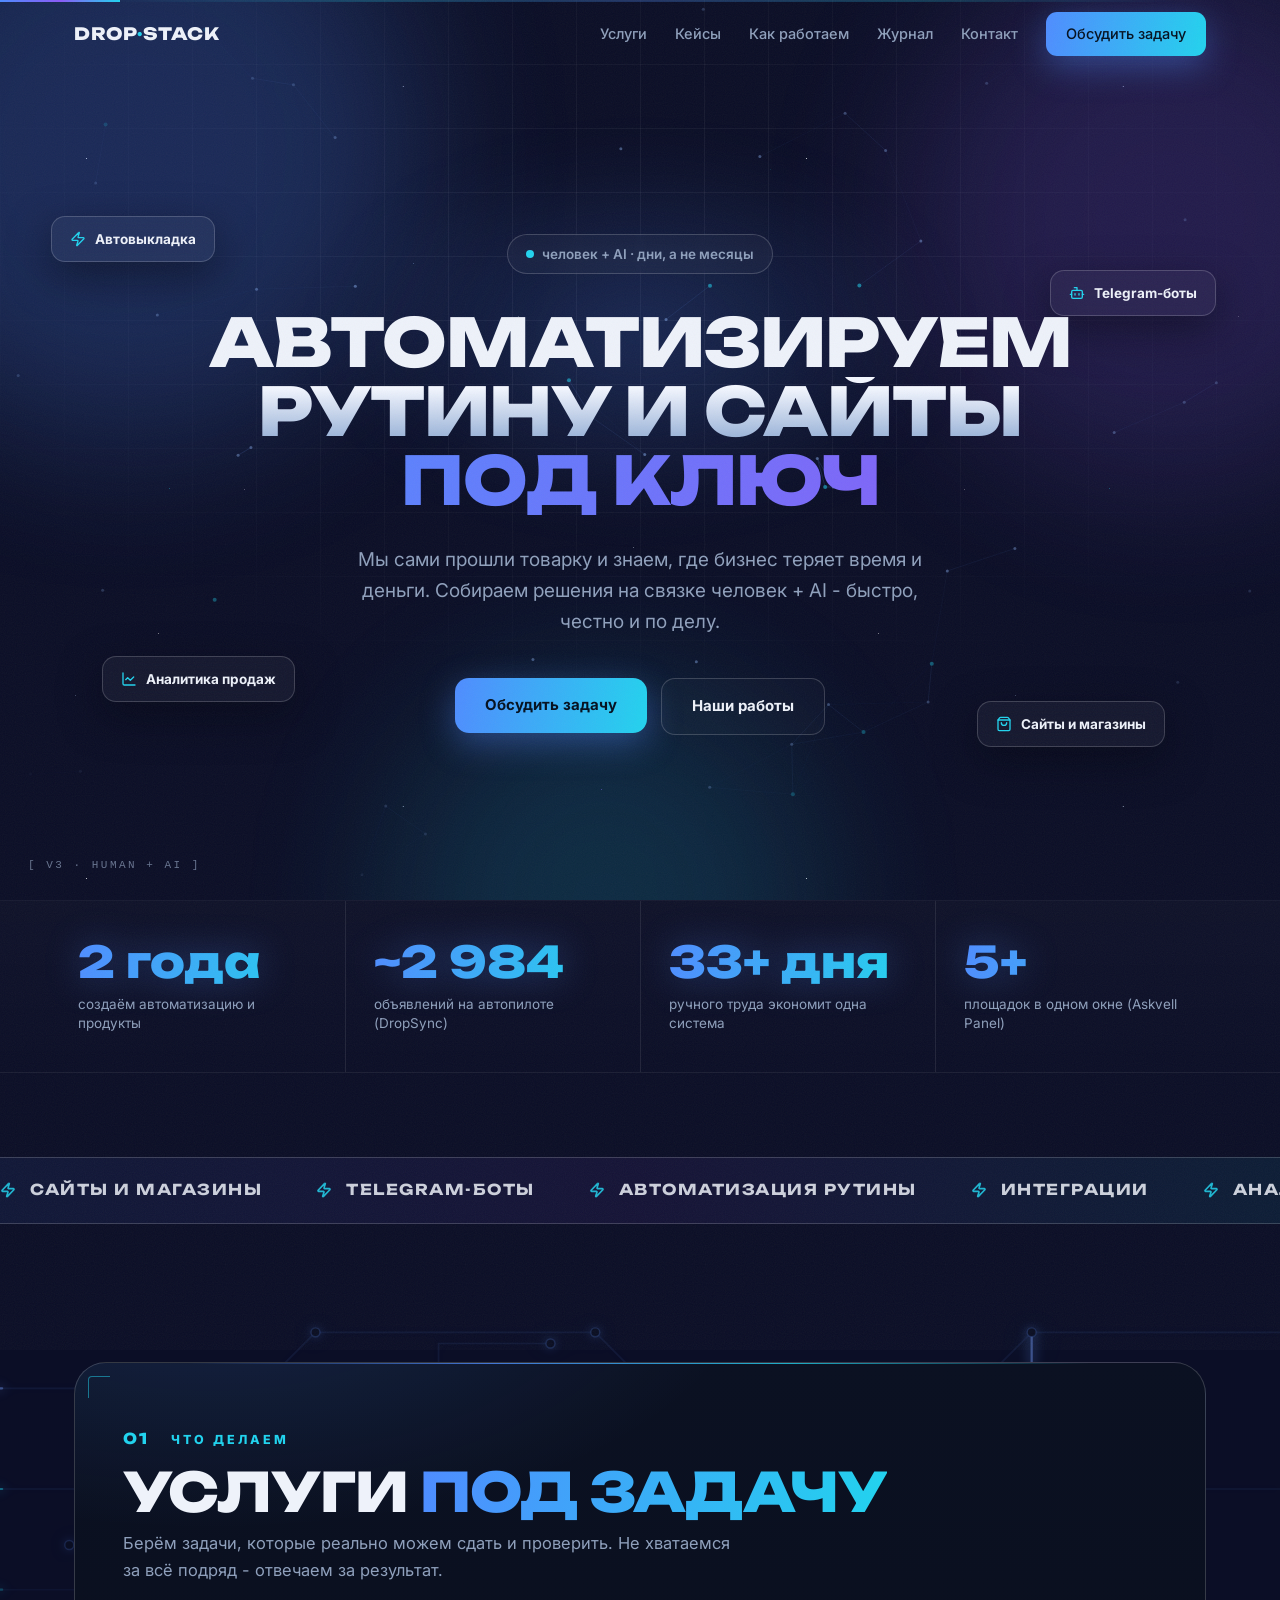
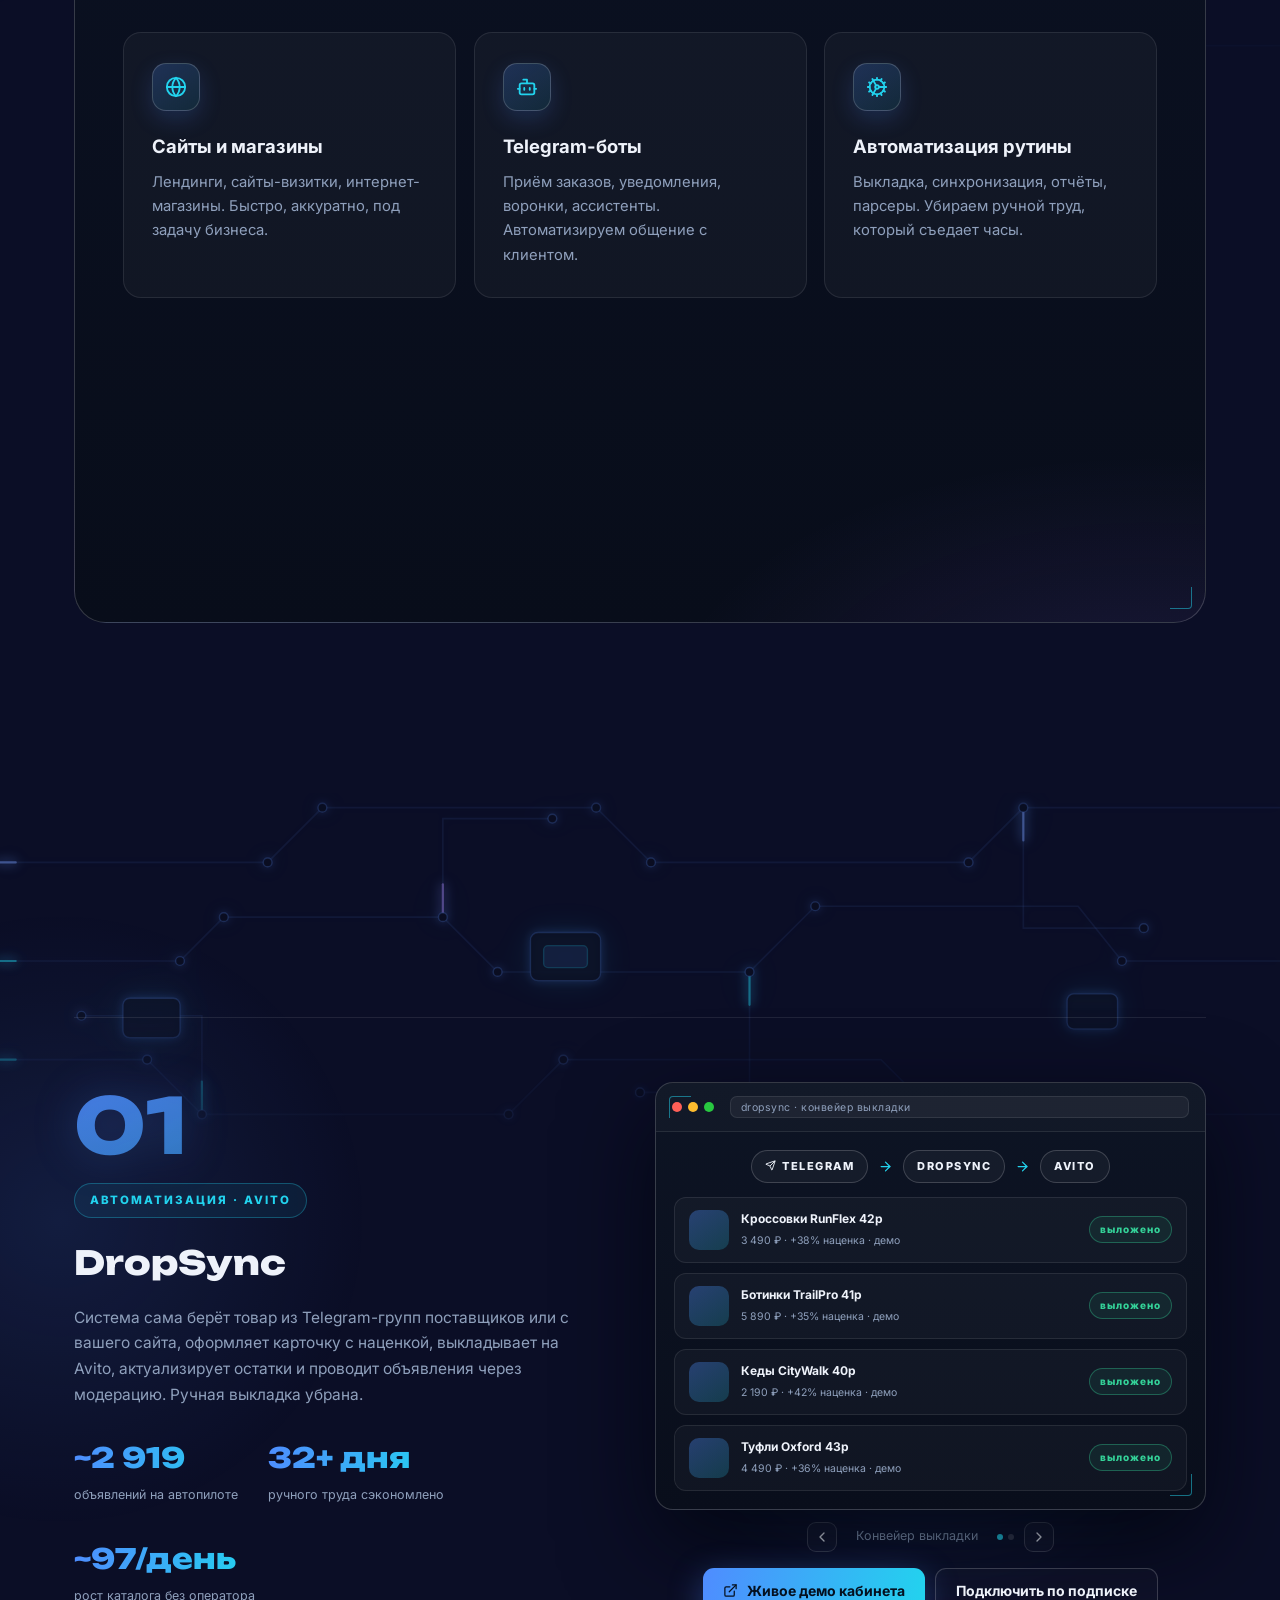
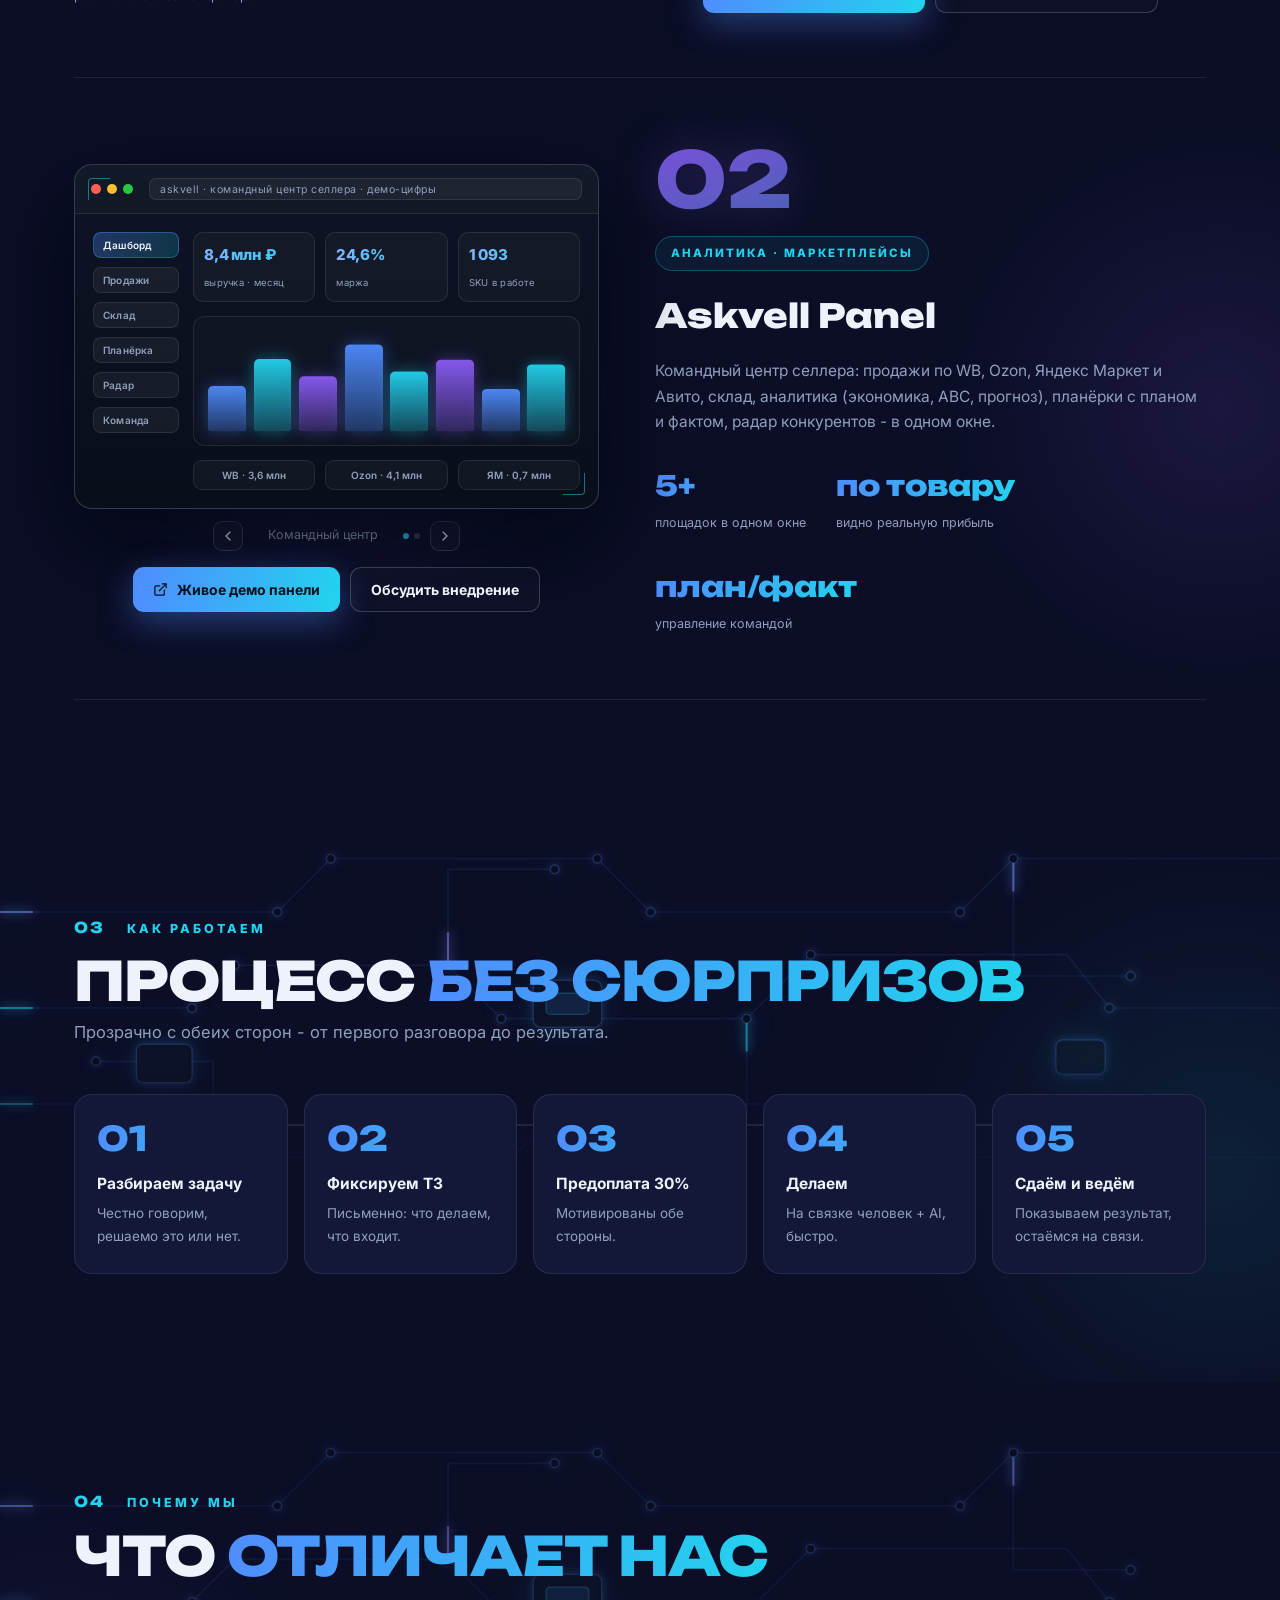
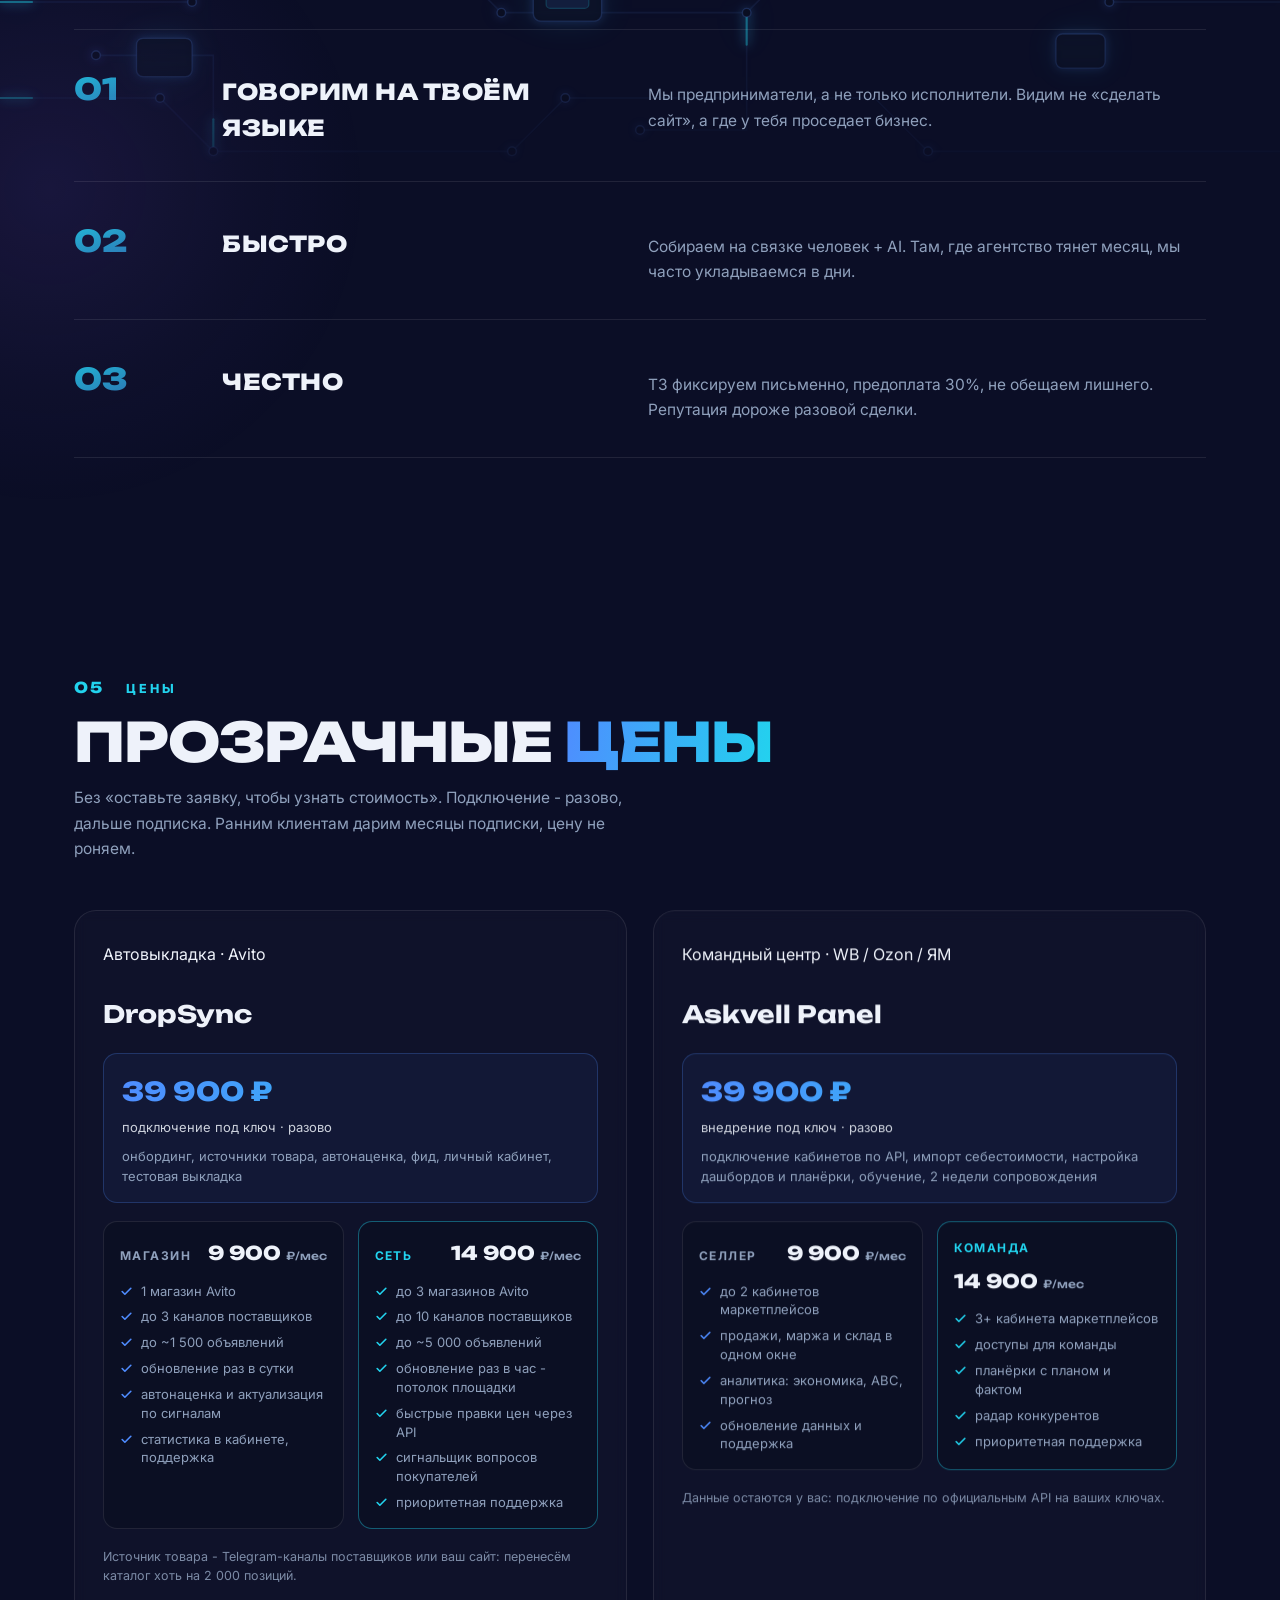
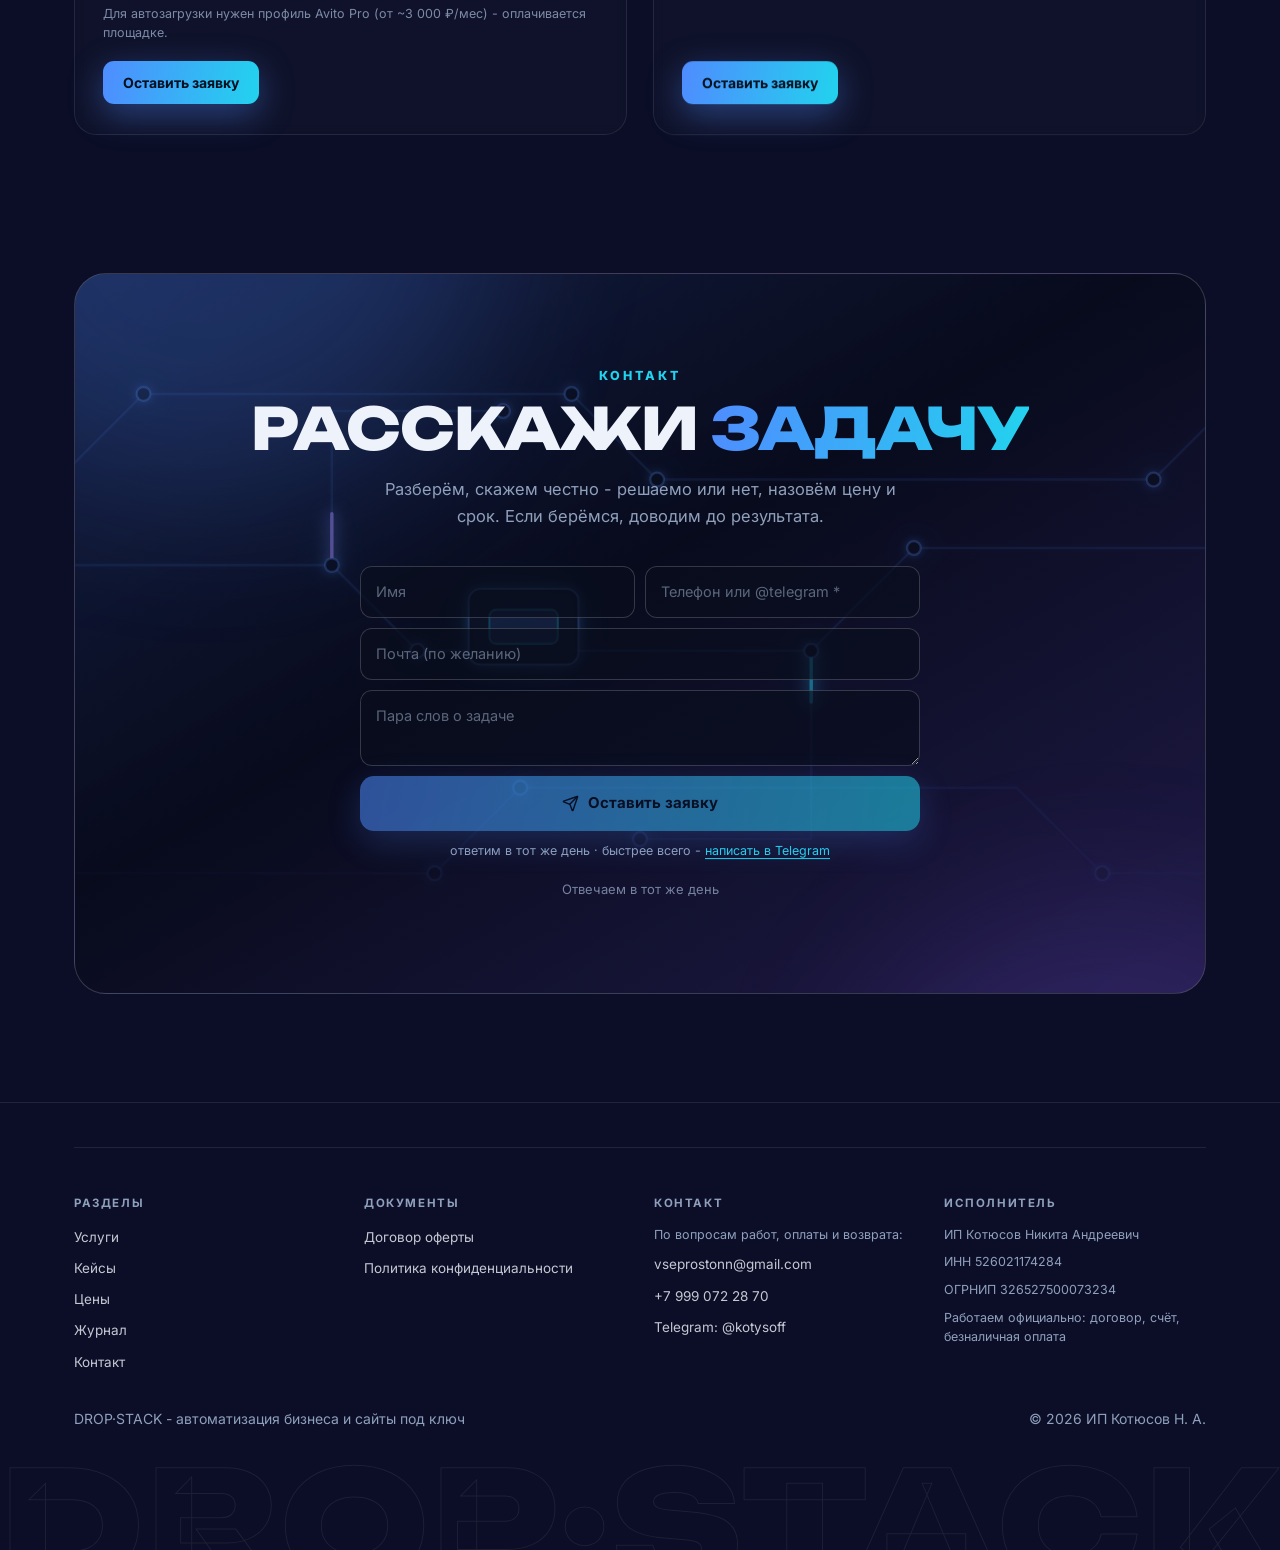
==== commit 60609a95: "leads: доставка заявок на почту через FormSubmit (fallback - Telegram), политика обновлена" ====
--- a/index.html
+++ b/index.html
@@ -30,11 +30,11 @@
       "contactPoint": { "@type": "ContactPoint", "url": "https://t.me/kotysoff", "contactType": "sales" }
     }
     </script>
-    <script type="module" crossorigin src="/assets/main-iYBL9FNR.js"></script>
-    <link rel="modulepreload" crossorigin href="/assets/x-BPyCkzCX.js">
-    <link rel="modulepreload" crossorigin href="/assets/cog-C-pFBbUE.js">
-    <link rel="modulepreload" crossorigin href="/assets/chart-column-D_txavmo.js">
-    <link rel="stylesheet" crossorigin href="/assets/main-CBpqdlPD.css">
+    <script type="module" crossorigin src="/assets/main-hKYmrLyR.js"></script>
+    <link rel="modulepreload" crossorigin href="/assets/sendLead-CiymkVfU.js">
+    <link rel="modulepreload" crossorigin href="/assets/cog-BCOPpsFV.js">
+    <link rel="modulepreload" crossorigin href="/assets/chart-column-UNtKyJ6H.js">
+    <link rel="stylesheet" crossorigin href="/assets/main-CLMm9Z5T.css">
   </head>
   <body>
     <div id="root"></div>
--- a/assets/main-CLMm9Z5T.css
+++ b/assets/main-CLMm9Z5T.css
@@ -0,0 +1 @@
+:root{--bg: #0b0e26;--bg2: #121740;--panel: rgba(255, 255, 255, .035);--panel-solid: #131838;--line: rgba(255, 255, 255, .09);--line-strong: rgba(255, 255, 255, .18);--text: #eef2fa;--muted: #8fa0bc;--accent: #4f8cff;--accent2: #22d3ee;--accent3: #8b5cf6;--grad: linear-gradient(100deg, #4f8cff, #22d3ee);--grad3: linear-gradient(100deg, #4f8cff 0%, #8b5cf6 50%, #22d3ee 100%);--radius: 18px;--max: 1180px;--nav-h: 68px}*{box-sizing:border-box;margin:0;padding:0}html{scroll-behavior:smooth}html,body{overflow-x:clip}body{font-family:Inter,-apple-system,BlinkMacSystemFont,Segoe UI,Roboto,sans-serif;background:var(--bg);color:var(--text);line-height:1.65;-webkit-font-smoothing:antialiased}a{color:inherit;text-decoration:none}button{font:inherit;border:none;background:none;cursor:pointer;color:inherit}::selection{background:#4f8cff59}.wrap{max-width:var(--max);margin:0 auto;padding:0 24px}.display{font-family:Unbounded,Inter,sans-serif;letter-spacing:-.5px}.grad-text{background:var(--grad);-webkit-background-clip:text;background-clip:text;color:transparent}.noise{position:fixed;inset:-50%;width:200%;height:200%;pointer-events:none;z-index:99;opacity:.05;background-image:url("data:image/svg+xml,%3Csvg xmlns='http://www.w3.org/2000/svg' width='240' height='240'%3E%3Cfilter id='n'%3E%3CfeTurbulence type='fractalNoise' baseFrequency='0.9' numOctaves='2'/%3E%3C/filter%3E%3Crect width='100%25' height='100%25' filter='url(%23n)'/%3E%3C/svg%3E")}.circuit-holder{position:absolute;inset:0;pointer-events:none;overflow:hidden}.circuit{position:absolute;inset:0;width:100%;height:100%;pointer-events:none}.circuit .trace{fill:none;stroke:#6094ff29;stroke-width:1.5}.circuit .cpulse{fill:none;stroke:#22d3eee6;stroke-width:2;stroke-linecap:round;stroke-dasharray:30 1500;stroke-dashoffset:0;filter:drop-shadow(0 0 5px rgba(34,211,238,.9));animation:pulseflow 8s linear infinite}.circuit .cp1{animation-duration:10s;animation-delay:-3s;stroke:#78a0ffe6;filter:drop-shadow(0 0 5px rgba(120,160,255,.9))}.circuit .cp2{animation-duration:12s;animation-delay:-6s}.circuit .cp3{animation-duration:9s;animation-delay:-1.5s;stroke:#a78bfad9;filter:drop-shadow(0 0 5px rgba(167,139,250,.85))}@keyframes pulseflow{to{stroke-dashoffset:-1530}}.circuit .chips rect{fill:#0d1322e6;stroke:#6094ff59;stroke-width:1.2}.circuit .chips .chip-core{fill:#4f8cff33;stroke:#22d3ee66}.circuit .pad{fill:#0a0f1e;stroke:#6094ff66;stroke-width:1.3}.circuit-bg-process{inset:0 0 auto;height:400px;opacity:.6;mask-image:linear-gradient(180deg,transparent 0%,#000 14%,#000 58%,transparent 100%);-webkit-mask-image:linear-gradient(180deg,transparent 0%,#000 14%,#000 58%,transparent 100%)}.circuit-bg-cta{opacity:.55;mask-image:linear-gradient(180deg,#000 55%,transparent 95%);-webkit-mask-image:linear-gradient(180deg,#000 55%,transparent 95%)}.circuit-bg-cases{inset:0 0 auto;height:460px;opacity:.52;mask-image:linear-gradient(180deg,transparent 0%,#000 18%,#000 58%,transparent 100%);-webkit-mask-image:linear-gradient(180deg,transparent 0%,#000 18%,#000 58%,transparent 100%)}.circuit-bg-services{inset:0 0 auto;height:470px;opacity:.5;mask-image:linear-gradient(180deg,transparent 0%,#000 16%,#000 54%,transparent 100%);-webkit-mask-image:linear-gradient(180deg,transparent 0%,#000 16%,#000 54%,transparent 100%)}.cta-form{width:100%;max-width:560px;margin:26px auto 0;display:flex;flex-direction:column;gap:10px;position:relative;text-align:left}.cta-form-row{display:flex;gap:10px}.cta-form-row input{flex:1;min-width:0}.cta-form input,.cta-form textarea{width:100%;background:#0a0f1ea6;border:1px solid var(--line-strong);border-radius:12px;padding:13px 15px;color:var(--text);font:inherit;font-size:14.5px;outline:none;transition:border-color .2s;resize:vertical}.cta-form input::placeholder,.cta-form textarea::placeholder{color:#9fb0c98c}.cta-form input:focus,.cta-form textarea:focus{border-color:#4f8cff8c}.cta-form-send{width:100%;justify-content:center}.cta-form-send:disabled{opacity:.55;cursor:not-allowed}.cta-form-alt{font-size:12.5px;color:var(--muted);text-align:center}.cta-form-alt a{color:var(--accent2);text-decoration:underline;text-underline-offset:3px}.cta-form-done{display:flex;flex-direction:column;gap:10px;align-items:center;text-align:center;color:var(--text);font-size:15px;padding:10px 0 2px}.cta-form-done>svg{color:#34d399}@media(max-width:640px){.cta-form-row{flex-direction:column}}.circuit-bg-why{inset:0 0 auto;height:440px;opacity:.5;mask-image:linear-gradient(180deg,transparent 0%,#000 16%,#000 56%,transparent 100%);-webkit-mask-image:linear-gradient(180deg,transparent 0%,#000 16%,#000 56%,transparent 100%)}.sec-glow{position:absolute;pointer-events:none;opacity:.85}.sec-glow.gl-cases-1{width:640px;height:640px;left:-260px;top:10%;background:radial-gradient(circle,rgba(79,140,255,.14) 0%,rgba(79,140,255,.05) 42%,transparent 68%)}.sec-glow.gl-cases-2{width:600px;height:600px;right:-240px;bottom:6%;background:radial-gradient(circle,rgba(139,92,246,.14) 0%,rgba(139,92,246,.05) 42%,transparent 68%)}.sec-glow.gl-process{width:680px;height:680px;right:-280px;top:4%;background:radial-gradient(circle,rgba(34,211,238,.11) 0%,rgba(34,211,238,.04) 42%,transparent 68%)}.sec-glow.gl-why{width:660px;height:660px;left:-280px;bottom:6%;background:radial-gradient(circle,rgba(139,92,246,.13) 0%,rgba(139,92,246,.04) 42%,transparent 68%)}.stars{position:fixed;inset:0;pointer-events:none;z-index:0;background-repeat:repeat;animation:twinkle 7s ease-in-out infinite}.stars.s1{background-image:radial-gradient(1.5px 1.5px at 12% 22%,rgba(255,255,255,.9),transparent 55%),radial-gradient(1px 1px at 34% 68%,rgba(255,255,255,.7),transparent 55%),radial-gradient(1.5px 1.5px at 56% 12%,rgba(210,228,255,.8),transparent 55%),radial-gradient(1px 1px at 72% 44%,rgba(255,255,255,.65),transparent 55%),radial-gradient(1.2px 1.2px at 88% 76%,rgba(226,238,255,.75),transparent 55%),radial-gradient(1px 1px at 22% 88%,rgba(255,255,255,.6),transparent 55%);background-size:720px 720px}.stars.s2{background-image:radial-gradient(1.4px 1.4px at 18% 52%,rgba(34,211,238,.75),transparent 55%),radial-gradient(1px 1px at 44% 28%,rgba(160,200,255,.7),transparent 55%),radial-gradient(1.2px 1.2px at 64% 84%,rgba(139,92,246,.6),transparent 55%),radial-gradient(1px 1px at 82% 18%,rgba(34,211,238,.65),transparent 55%),radial-gradient(1.1px 1.1px at 8% 74%,rgba(190,214,255,.6),transparent 55%);background-size:940px 940px;animation-delay:-3.5s;animation-duration:9s}@keyframes twinkle{0%,to{opacity:.3}50%{opacity:.85}}.comet{position:absolute;top:16%;left:-8%;width:130px;height:2px;border-radius:2px;background:linear-gradient(90deg,transparent,rgba(170,205,255,.95));filter:drop-shadow(0 0 7px rgba(130,185,255,.9));opacity:0;transform:rotate(16deg);animation:comet 15s linear infinite 5s;pointer-events:none;z-index:1}@keyframes comet{0%{opacity:0;transform:translate(0) rotate(16deg)}0.6%{opacity:1}6.5%{opacity:1}7.5%{opacity:0;transform:translate(64vw,19vw) rotate(16deg)}to{opacity:0;transform:translate(64vw,19vw) rotate(16deg)}}.cursor-dot,.cursor-ring{position:fixed;top:0;left:0;border-radius:50%;pointer-events:none;z-index:200}.cursor-dot{width:8px;height:8px;background:#fff;mix-blend-mode:difference}.cursor-ring{width:38px;height:38px;border:1.5px solid rgba(255,255,255,.65);mix-blend-mode:difference}@media(pointer:coarse){.cursor-dot,.cursor-ring{display:none}}.progress{position:fixed;top:0;left:0;right:0;height:2px;background:var(--grad3);transform-origin:0 50%;z-index:100}.nav-outer{position:fixed;top:0;left:0;right:0;z-index:90;transition:background .35s ease,border-color .35s ease,backdrop-filter .35s ease;border-bottom:1px solid transparent}.nav-outer.scrolled{background:#05070fb8;backdrop-filter:blur(16px);-webkit-backdrop-filter:blur(16px);border-bottom-color:var(--line)}.nav{height:var(--nav-h);display:flex;align-items:center;justify-content:space-between;gap:18px}.logo{font-family:Unbounded,sans-serif;font-weight:800;font-size:17px;white-space:nowrap;letter-spacing:.5px}.logo .dot{color:var(--accent2)}.nav-links{display:flex;gap:28px;align-items:center}.nav-links a{color:var(--muted);font-size:14.5px;font-weight:500;transition:color .25s;position:relative}.nav-links a:after{content:"";position:absolute;left:0;bottom:-6px;width:100%;height:2px;background:var(--grad);border-radius:2px;transform:scaleX(0);transform-origin:0 50%;transition:transform .3s ease}.nav-links a:hover{color:var(--text)}.nav-links a:hover:after{transform:scaleX(1)}.nav-links a.btn-primary{color:#04101f}.nav-links a.btn-primary:after{display:none}.btn{display:inline-flex;align-items:center;gap:9px;padding:15px 30px;border-radius:14px;font-weight:700;font-size:15px;transition:transform .25s ease,box-shadow .25s ease,border-color .25s ease;will-change:transform;position:relative}.btn-primary{background:var(--grad);color:#04101f;box-shadow:0 10px 34px #4f8cff66}.btn-primary:hover{box-shadow:0 16px 50px #22d3ee80}.btn-ghost{border:1px solid var(--line-strong);color:var(--text);background:#ffffff05}.btn-ghost:hover{border-color:var(--accent2)}.btn-sm{padding:10px 20px;font-size:14px;border-radius:11px}.burger{display:none;padding:8px;color:var(--text)}.m-menu{display:none;overflow:hidden;border-bottom:1px solid var(--line);background:#05070ff7}.m-menu-inner{display:flex;flex-direction:column;gap:4px;padding:12px 24px 22px}.m-menu a{padding:12px 4px;font-size:16px;font-weight:600;color:var(--muted);border-bottom:1px solid rgba(255,255,255,.05)}.m-menu a:last-child{border-bottom:none}.hero{position:relative;min-height:100svh;display:flex;flex-direction:column;justify-content:center;padding:calc(var(--nav-h) + 40px) 0 40px;overflow:hidden}.hero-bg{position:absolute;inset:0;pointer-events:none}.grid-pattern{position:absolute;inset:0;background-image:linear-gradient(rgba(255,255,255,.05) 1px,transparent 1px),linear-gradient(90deg,rgba(255,255,255,.05) 1px,transparent 1px);background-size:64px 64px;mask-image:radial-gradient(ellipse 80% 70% at 50% 30%,#000 20%,transparent 75%);-webkit-mask-image:radial-gradient(ellipse 80% 70% at 50% 30%,#000 20%,transparent 75%)}.aurora{position:absolute;border-radius:50%;filter:blur(80px);opacity:.6;will-change:transform;animation:drift 24s ease-in-out infinite alternate}.aurora-1{width:580px;height:580px;left:-160px;top:-140px;background:#4f8cff61}.aurora-2{width:520px;height:520px;right:-150px;top:-40px;background:#8b5cf64d;animation-delay:-9s;animation-duration:28s}.aurora-3{width:440px;height:440px;left:30%;bottom:-220px;background:#22d3ee3d;animation-delay:-16s;animation-duration:32s}.hero-beam{position:absolute;left:50%;top:8%;width:900px;height:520px;transform:translate(-50%);background:radial-gradient(ellipse 50% 50% at 50% 50%,rgba(79,140,255,.22),transparent 70%);filter:blur(30px)}@keyframes drift{0%{transform:translateZ(0) scale(1)}50%{transform:translate3d(70px,50px,0) scale(1.1)}to{transform:translate3d(-50px,80px,0) scale(.94)}}.neural{position:absolute;inset:0;width:100%;height:100%;opacity:.6;mask-image:radial-gradient(ellipse 85% 80% at 50% 45%,#000 30%,transparent 80%);-webkit-mask-image:radial-gradient(ellipse 85% 80% at 50% 45%,#000 30%,transparent 80%)}.scanline{position:absolute;left:0;right:0;top:0;height:2px;background:linear-gradient(90deg,transparent 8%,rgba(34,211,238,.45),rgba(79,140,255,.55),rgba(34,211,238,.45),transparent 92%);opacity:.5;animation:scan 9s linear infinite;pointer-events:none;z-index:2}@keyframes scan{0%{transform:translateY(-4px)}to{transform:translateY(105svh)}}.hero-tag{position:absolute;left:28px;bottom:26px;font-family:ui-monospace,SF Mono,Cascadia Mono,Menlo,monospace;font-size:11px;letter-spacing:2.5px;text-transform:uppercase;color:#8fa0bcb3;z-index:2}@media(max-width:760px){.hero-tag{display:none}}.hud-c{position:absolute;width:22px;height:22px;border:1.5px solid rgba(34,211,238,.5);pointer-events:none;z-index:3}.hud-c.tl{top:13px;left:13px;border-right:0;border-bottom:0;border-radius:4px 0 0}.hud-c.br{bottom:13px;right:13px;border-left:0;border-top:0;border-radius:0 0 4px}.glitch{position:relative}.glitch .gl{position:absolute;inset:0;opacity:0;pointer-events:none}.glitch .gl.a{animation:glitchA 7s infinite 3s}.glitch .gl.b{animation:glitchB 7s infinite 3s}@keyframes glitchA{0%,92%,97%,to{opacity:0;transform:none;clip-path:inset(0 0 0 0)}93%{opacity:.9;transform:translate(-7px,2px);clip-path:inset(8% 0 58% 0)}95%{opacity:.9;transform:translate(5px,-2px);clip-path:inset(62% 0 6% 0)}}@keyframes glitchB{0%,92.5%,96.5%,to{opacity:0;transform:none;clip-path:inset(0 0 0 0);filter:none}93.5%{opacity:.8;transform:translate(6px,1px);clip-path:inset(38% 0 34% 0);filter:hue-rotate(45deg)}95.5%{opacity:.8;transform:translate(-4px,-1px);clip-path:inset(74% 0 2% 0);filter:hue-rotate(-30deg)}}.hero-inner{position:relative;text-align:center}.hero-badge{display:inline-flex;align-items:center;gap:8px;padding:8px 18px;border-radius:999px;border:1px solid var(--line-strong);background:#ffffff08;color:var(--muted);font-size:13.5px;font-weight:600;margin-bottom:34px;backdrop-filter:blur(6px);-webkit-backdrop-filter:blur(6px)}.hero-badge .pulse-dot{width:8px;height:8px;border-radius:50%;background:var(--accent2);box-shadow:0 0 #22d3ee99;animation:pulse 2.2s infinite}@keyframes pulse{0%{box-shadow:0 0 #22d3ee8c}70%{box-shadow:0 0 0 9px #22d3ee00}to{box-shadow:0 0 #22d3ee00}}.hero h1{font-weight:800;text-transform:uppercase;line-height:1.04;letter-spacing:-1px;font-size:clamp(30px,5.2vw,74px)}.h1-line{display:block;white-space:nowrap}.h1-outline{background:linear-gradient(180deg,#f4f7ff 15%,#93aed6 95%);-webkit-background-clip:text;background-clip:text;color:transparent}.h1-grad{background:var(--grad3);background-size:200% auto;-webkit-background-clip:text;background-clip:text;color:transparent;animation:shimmer 7s ease-in-out infinite}@keyframes shimmer{0%,to{background-position:0% 50%}50%{background-position:100% 50%}}.hero-sub{color:var(--muted);font-size:clamp(16px,2vw,19px);max-width:600px;margin:28px auto 0}.hero-btns{margin-top:40px;display:flex;gap:14px;justify-content:center;flex-wrap:wrap}.chip{position:absolute;display:flex;align-items:center;gap:9px;padding:11px 18px;border-radius:14px;border:1px solid var(--line-strong);background:#ffffff0b;backdrop-filter:blur(10px);-webkit-backdrop-filter:blur(10px);font-size:13.5px;font-weight:700;color:var(--text);box-shadow:0 14px 40px #03061080;will-change:transform;white-space:nowrap}.chip svg{color:var(--accent2)}.chip-float{animation:float 7s ease-in-out infinite}.chip-float.f2{animation-delay:-2.4s;animation-duration:8s}.chip-float.f3{animation-delay:-4.2s;animation-duration:9s}.chip-float.f4{animation-delay:-1.2s;animation-duration:7.5s}@keyframes float{0%,to{transform:translateY(0)}50%{transform:translateY(-14px)}}.chip-1{left:4%;top:24%}.chip-2{right:5%;top:30%}.chip-3{left:8%;bottom:22%}.chip-4{right:9%;bottom:17%}.stats-band{border-top:1px solid rgba(255,255,255,.05);border-bottom:1px solid rgba(255,255,255,.05);background:linear-gradient(180deg,rgba(255,255,255,.015),transparent)}.stats-band-inner{display:grid;grid-template-columns:repeat(4,1fr)}.stat{padding:38px 28px;border-left:1px solid var(--line);text-align:left}.stat:first-child{border-left:none}.stat .n{font-family:Unbounded,sans-serif;font-size:clamp(30px,3.4vw,46px);font-weight:800;background:var(--grad);-webkit-background-clip:text;background-clip:text;color:transparent;white-space:nowrap;line-height:1.1;filter:drop-shadow(0 0 18px rgba(79,140,255,.35))}.stat .l{font-size:13.5px;color:var(--muted);margin-top:8px;line-height:1.45}.marquee-wrap{overflow:clip;padding:30px 0;margin:54px 0 0;position:relative}.marquee-tilt{transform:none}.marquee{border-top:1px solid var(--line-strong);border-bottom:1px solid var(--line-strong);padding:20px 0;overflow:hidden;background:linear-gradient(90deg,#4f8cff14,#8b5cf614,#22d3ee14);position:relative}.marquee-track{display:flex;gap:54px;width:max-content;animation:marquee 28s linear infinite}@keyframes marquee{0%{transform:translate(0)}to{transform:translate(-50%)}}.marquee-item{display:flex;align-items:center;gap:14px;color:var(--text);font-family:Unbounded,sans-serif;font-weight:700;font-size:15px;letter-spacing:1.5px;text-transform:uppercase;white-space:nowrap;opacity:.85}.marquee-item svg{color:var(--accent2)}section{padding:108px 0;position:relative;overflow:clip}.sec-head{display:flex;align-items:baseline;gap:22px;margin-bottom:12px}.sec-num{font-family:Unbounded,sans-serif;font-size:15px;font-weight:800;color:var(--accent2);letter-spacing:2px}.eyebrow{color:var(--accent2);font-weight:800;font-size:12.5px;letter-spacing:3px;text-transform:uppercase}h2.sec-title{font-size:clamp(30px,4.4vw,54px);font-weight:800;margin:10px 0 8px;letter-spacing:-1px;text-transform:uppercase;line-height:1.08}.sec-title .accent{background:var(--grad);-webkit-background-clip:text;background-clip:text;color:transparent}.lead{color:var(--muted);max-width:620px;margin-bottom:48px;font-size:16.5px}.grid{display:grid;gap:18px}.g3{grid-template-columns:repeat(3,1fr)}.panel-section{position:relative;border-radius:32px;border:1px solid var(--line-strong);background:radial-gradient(900px 420px at 12% -10%,rgba(79,140,255,.16),transparent 60%),radial-gradient(800px 420px at 95% 110%,rgba(139,92,246,.14),transparent 60%),linear-gradient(180deg,#0b1122,#080d1a);padding:64px 48px;overflow:hidden}.panel-section:before{content:"";position:absolute;top:0;left:10%;right:10%;height:1px;background:linear-gradient(90deg,transparent,rgba(79,140,255,.8),rgba(34,211,238,.8),transparent)}.card{position:relative;background:#ffffff09;border:1px solid var(--line);border-radius:var(--radius);padding:30px 28px;transition:transform .3s ease,border-color .3s ease,box-shadow .3s ease,background .3s ease;will-change:transform;overflow:hidden}.card:before{content:"";position:absolute;inset:0;background:radial-gradient(420px 200px at 50% -60px,rgba(79,140,255,.18),transparent 70%);opacity:0;transition:opacity .35s ease;pointer-events:none}.card:hover{transform:translateY(-7px);border-color:#4f8cff80;box-shadow:0 22px 54px #03071299;background:#ffffff0d}.card:hover:before{opacity:1}.card h3{font-size:18.5px;font-weight:700;margin-bottom:8px}.card p{color:var(--muted);font-size:14.8px}.card .ic{width:48px;height:48px;border-radius:14px;display:flex;align-items:center;justify-content:center;margin-bottom:20px;border:1px solid var(--line-strong);background:linear-gradient(145deg,#4f8cff38,#22d3ee1a);color:var(--accent2);box-shadow:0 8px 22px #4f8cff2e}.card .go{position:absolute;top:26px;right:24px;color:var(--accent2);opacity:0;transform:translate(-6px,6px);transition:opacity .3s ease,transform .3s ease}.card:hover .go{opacity:1;transform:translate(0)}.case-row{display:grid;grid-template-columns:1fr 1.05fr;gap:56px;align-items:center;padding:64px 0;border-top:1px solid var(--line)}.case-row:last-child{border-bottom:1px solid var(--line)}.case-row.rev .case-text{order:2}.case-row.rev .case-visual{order:1}.case-num{font-family:Unbounded,sans-serif;font-size:clamp(52px,6vw,86px);font-weight:800;line-height:1;background:linear-gradient(160deg,#4f8cffd9,#22d3ee80);-webkit-background-clip:text;background-clip:text;color:transparent;filter:drop-shadow(0 0 22px rgba(79,140,255,.3));margin-bottom:18px}.case-row.rev .case-num{background:linear-gradient(160deg,#8b5cf6d9,#22d3ee80);-webkit-background-clip:text;background-clip:text;filter:drop-shadow(0 0 22px rgba(139,92,246,.3))}.case-text .tag{display:inline-block;font-size:11.5px;font-weight:800;color:var(--accent2);letter-spacing:2px;text-transform:uppercase;padding:7px 15px;border:1px solid rgba(34,211,238,.3);border-radius:999px;background:#22d3ee12;margin-bottom:18px}.case-text h3{font-family:Unbounded,sans-serif;font-size:clamp(24px,2.6vw,34px);font-weight:800;margin-bottom:14px}.case-text>p{color:var(--muted);font-size:15.5px;margin-bottom:28px}.metrics{display:flex;gap:30px;flex-wrap:wrap}.metric .n{font-family:Unbounded,sans-serif;font-size:clamp(20px,2.2vw,28px);font-weight:800;white-space:nowrap}.metric .l{font-size:12.5px;color:var(--muted);margin-top:4px}.case-visual{position:relative}.case-glow{position:absolute;inset:-12%;background:radial-gradient(ellipse 60% 55% at 50% 50%,rgba(79,140,255,.22),transparent 70%);filter:blur(30px);pointer-events:none}.case-row.rev .case-glow{background:radial-gradient(ellipse 60% 55% at 50% 50%,rgba(139,92,246,.22),transparent 70%)}.mock{position:relative;border-radius:18px;border:1px solid var(--line-strong);background:linear-gradient(180deg,#0d1424,#090e1b);box-shadow:0 34px 90px #02050ebf;overflow:hidden}.mock-bar{display:flex;align-items:center;gap:8px;padding:13px 16px;border-bottom:1px solid var(--line);background:#ffffff05}.mock-bar .dots{display:flex;gap:6px}.mock-bar .dots span{width:10px;height:10px;border-radius:50%;background:#ffffff24}.mock-bar .dots span:nth-child(1){background:#ff5f57}.mock-bar .dots span:nth-child(2){background:#febc2e}.mock-bar .dots span:nth-child(3){background:#28c840}.mock-bar .addr{flex:1;margin-left:8px;height:22px;border-radius:7px;background:#ffffff0d;border:1px solid var(--line);display:flex;align-items:center;padding:0 10px;font-size:10.5px;color:var(--muted);letter-spacing:.5px}.mock-body{padding:18px}.feed{display:flex;flex-direction:column;gap:10px;overflow:hidden;max-height:320px}.feed-item{display:flex;align-items:center;gap:12px;padding:12px 14px;border-radius:12px;border:1px solid var(--line);background:#ffffff08}.feed-item .thumb{width:40px;height:40px;border-radius:10px;flex-shrink:0;background:linear-gradient(145deg,#4f8cff59,#22d3ee33)}.feed-item .lines{flex:1;display:flex;flex-direction:column;gap:7px}.feed-item .l1{height:8px;border-radius:4px;background:#ffffff29;width:62%}.feed-item .l2{height:7px;border-radius:4px;background:#ffffff14;width:40%}.feed-item .ok{font-size:10px;font-weight:800;letter-spacing:1px;color:#34d399;border:1px solid rgba(52,211,153,.35);background:#34d39914;border-radius:999px;padding:4px 10px;white-space:nowrap}.feed-flow{display:flex;align-items:center;justify-content:center;gap:10px;margin-bottom:14px;font-size:11px;font-weight:800;letter-spacing:1.5px;text-transform:uppercase;color:var(--muted)}.feed-flow .node{padding:6px 13px;border-radius:999px;border:1px solid var(--line-strong);background:#ffffff0a;color:var(--text)}.feed-flow .arrow{color:var(--accent2);display:flex}.dash{display:grid;grid-template-columns:86px 1fr;gap:14px}.dash-side{display:flex;flex-direction:column;gap:9px}.dash-side .item{height:26px;border-radius:8px;background:#ffffff0d;border:1px solid var(--line);display:flex;align-items:center;padding:0 9px;font-size:10px;font-weight:600;letter-spacing:.02em;color:var(--muted);white-space:nowrap}.dash-side .item.active{background:linear-gradient(100deg,#4f8cff4d,#22d3ee2e);border-color:#4f8cff66;color:var(--text)}.dash-main{display:flex;flex-direction:column;gap:14px}.dash-kpis{display:grid;grid-template-columns:repeat(3,1fr);gap:10px}.dash-kpi{border-radius:10px;border:1px solid var(--line);background:#ffffff08;padding:10px;display:flex;flex-direction:column;gap:7px}.dash-kpi .k1{font-size:15px;font-weight:800;letter-spacing:-.01em;color:var(--text);background:linear-gradient(90deg,#7fb2ff,#22d3ee);-webkit-background-clip:text;background-clip:text;-webkit-text-fill-color:transparent;white-space:nowrap}.dash-kpi .k2{font-size:9.5px;color:var(--muted);letter-spacing:.03em;white-space:nowrap}.dash-chart{border-radius:12px;border:1px solid var(--line);background:#ffffff05;padding:14px;display:flex;align-items:flex-end;gap:8px;height:130px}.dash-chart .bar{flex:1;border-radius:5px 5px 2px 2px;background:linear-gradient(180deg,#4f8cfff2,#4f8cff4d);transform-origin:bottom;box-shadow:0 0 16px #4f8cff61}.dash-chart .bar.c2{background:linear-gradient(180deg,#22d3eef2,#22d3ee47);box-shadow:0 0 16px #22d3ee61}.dash-chart .bar.c3{background:linear-gradient(180deg,#8b5cf6f2,#8b5cf647);box-shadow:0 0 16px #8b5cf666}.dash-row{display:flex;gap:10px}.dash-row .cell{flex:1;height:30px;border-radius:9px;border:1px solid var(--line);background:#ffffff09;display:flex;align-items:center;justify-content:center;font-size:10px;font-weight:600;color:var(--muted);white-space:nowrap}.mc-controls{display:flex;align-items:center;gap:10px;margin-top:12px;justify-content:center}.mc-controls button{width:30px;height:30px;border-radius:9px;border:1px solid var(--line-strong);background:#ffffff08;color:var(--text);display:flex;align-items:center;justify-content:center;transition:border-color .2s,background .2s}.mc-controls button:hover{border-color:var(--accent2);background:#22d3ee14}.mc-title{font-size:12.5px;color:var(--muted);min-width:140px;text-align:center}.mc-dots{display:flex;gap:5px}.mc-dots i{width:6px;height:6px;border-radius:50%;background:#ffffff2e}.mc-dots i.on{background:var(--accent2)}.case-actions{display:flex;gap:10px;margin-top:16px;justify-content:center;flex-wrap:wrap}.ch-bar-mock{height:9px;border-radius:5px;background:#ffffff12;overflow:hidden}.ch-bar-mock i{display:block;height:100%;border-radius:5px;background:var(--grad)}.mock-t1{font-size:12px;font-weight:700;color:var(--text);line-height:1.3}.mock-t2{font-size:10.5px;color:var(--muted);line-height:1.3}.mock-caption{font-size:10.5px;color:var(--muted);text-align:center;margin-top:10px}.mock-pf{display:flex;justify-content:space-between;font-size:11.5px;margin-bottom:4px}.mock-pf b{font-weight:700}.steps{position:relative;display:grid;grid-template-columns:repeat(5,1fr);gap:16px}.steps-line{position:absolute;top:30px;left:4%;right:4%;height:2px;background:var(--line);z-index:0}.steps-line-fill{height:100%;background:var(--grad3);transform-origin:0 50%}.step{position:relative;z-index:1;background:var(--panel-solid);border:1px solid var(--line);border-radius:var(--radius);padding:26px 22px;transition:border-color .3s ease,transform .3s ease}.step:hover{border-color:#4f8cff80;transform:translateY(-5px)}.step .num{font-family:Unbounded,sans-serif;font-size:34px;font-weight:800;line-height:1;background:var(--grad);-webkit-background-clip:text;background-clip:text;color:transparent;margin-bottom:16px}.step h4{font-size:15.5px;font-weight:700;margin-bottom:6px}.step p{color:var(--muted);font-size:13.5px}.why-rows{border-top:1px solid var(--line);margin-top:44px}.why-row{display:grid;grid-template-columns:120px 1fr 1.4fr;gap:28px;align-items:baseline;padding:34px 0;border-bottom:1px solid var(--line);transition:background .3s ease}.why-row:hover{background:#ffffff04}.why-row .idx{font-family:Unbounded,sans-serif;font-size:30px;font-weight:800;background:linear-gradient(160deg,#22d3eee6,#4f8cff8c);-webkit-background-clip:text;background-clip:text;color:transparent}.why-row h3{font-family:Unbounded,sans-serif;font-size:clamp(17px,1.8vw,22px);font-weight:800;text-transform:uppercase;letter-spacing:.5px}.why-row p{color:var(--muted);font-size:15.5px}.cta-box{position:relative;border:1px solid var(--line-strong);border-radius:32px;padding:92px 32px;text-align:center;overflow:hidden;background:linear-gradient(150deg,#4f8cff24,#05070f66 45%,#8b5cf629)}.cta-box .aurora{opacity:.5}.cta-inner{position:relative;z-index:1}.cta-box h2{font-size:clamp(32px,5vw,58px);font-weight:800;margin:12px 0 16px;letter-spacing:-1px;text-transform:uppercase;line-height:1.06}.cta-box p{color:var(--muted);max-width:540px;margin:0 auto 36px;font-size:16.5px}.cta-note{margin-top:18px;font-size:13px;color:var(--muted);opacity:.8}footer{position:relative;border-top:1px solid var(--line);padding:44px 0 120px;color:var(--muted);font-size:14px;overflow:hidden}.footer-inner{display:flex;align-items:center;justify-content:space-between;gap:16px;flex-wrap:wrap;position:relative;z-index:1}footer a{color:var(--accent2)}footer a:hover{text-decoration:underline}.footer-mark{position:absolute;left:50%;bottom:-.34em;transform:translate(-50%);font-family:Unbounded,sans-serif;font-weight:800;font-size:clamp(70px,12vw,180px);letter-spacing:2px;white-space:nowrap;color:transparent;-webkit-text-stroke:1px rgba(255,255,255,.07);pointer-events:none;line-height:1}@media(max-width:1100px){.chip-1{left:1%}.chip-2{right:1%}.chip-3{left:2%}.chip-4{right:2%}}@media(max-width:960px){.g3,.steps{grid-template-columns:repeat(2,1fr)}.steps-line{display:none}.stats-band-inner{grid-template-columns:repeat(2,1fr)}.stat{border-left:none;border-top:1px solid var(--line)}.stat:nth-child(1),.stat:nth-child(2){border-top:none}.stat:nth-child(2n){border-left:1px solid var(--line)}.chip{display:none}.case-row{grid-template-columns:1fr;gap:34px;padding:48px 0}.case-row.rev .case-text{order:1}.case-row.rev .case-visual{order:2}.panel-section{padding:44px 28px}.why-row{grid-template-columns:64px 1fr}.why-row p{grid-column:2}}@media(max-width:760px){.nav-links{display:none}.burger,.m-menu{display:block}section{padding:72px 0}.marquee-wrap{margin-top:36px;padding:22px 0}}@media(max-width:560px){.g3,.steps{grid-template-columns:1fr}.stats-band-inner{grid-template-columns:1fr 1fr}.stat{padding:24px 18px}.hero h1{font-size:clamp(19px,6.2vw,34px);letter-spacing:0}.feed-flow{flex-wrap:wrap}.hero-btns .btn{width:100%;justify-content:center}.panel-section{padding:36px 20px;border-radius:24px}.metrics{gap:20px}.why-row{grid-template-columns:1fr;gap:8px;padding:26px 0}.why-row p{grid-column:1}.dash{grid-template-columns:64px 1fr}.footer-mark{font-size:64px}}@media(prefers-reduced-motion:reduce){html{scroll-behavior:auto}.aurora,.marquee-track,.hero-badge .pulse-dot,.chip-float,.scanline,.glitch .gl,.stars,.comet,.h1-grad,.circuit .cpulse{animation:none}*{transition-duration:.01ms!important}}#pricing{position:relative;padding:110px 0 30px}.price-sub{color:var(--muted);max-width:560px;margin:14px 0 0;font-size:15.5px}.price-grid{display:grid;grid-template-columns:1fr 1fr;gap:26px;margin-top:48px}.price-card{position:relative;height:100%;display:flex;flex-direction:column;gap:18px;padding:30px 28px;border:1px solid var(--line);border-radius:22px;background:#ffffff05;backdrop-filter:blur(6px)}.price-card h3{font-family:Unbounded,sans-serif;font-size:24px;margin:10px 0 0}.price-setup{padding:16px 18px;border:1px solid rgba(79,140,255,.25);border-radius:14px;background:#4f8cff0f}.ps-price{font-family:Unbounded,sans-serif;font-size:26px;font-weight:800}.ps-label{margin-top:4px;font-size:13px;color:var(--text);opacity:.85}.ps-list{margin-top:8px;font-size:13px;line-height:1.55;color:var(--muted)}.price-tiers{display:grid;grid-template-columns:1fr 1fr;gap:14px}.price-tier{padding:16px;border:1px solid var(--line);border-radius:14px;background:#0a0f1e73;transition:border-color .25s ease,transform .25s ease}.price-tier:hover{border-color:#4f8cff73;transform:translateY(-2px)}.price-tier.hot{border-color:#22d3ee66}.tier-top{display:flex;align-items:baseline;justify-content:space-between;gap:8px;flex-wrap:wrap}.tier-name{font-size:12px;font-weight:700;letter-spacing:.12em;text-transform:uppercase;color:var(--muted)}.price-tier.hot .tier-name{color:#22d3ee}.tier-price{font-family:Unbounded,sans-serif;font-size:19px;font-weight:800}.tier-price em{font-style:normal;font-size:11px;font-weight:500;color:var(--muted)}.price-tier ul{list-style:none;margin:12px 0 0;padding:0;display:grid;gap:7px}.price-tier li{display:flex;align-items:flex-start;gap:8px;font-size:13px;line-height:1.45;color:var(--muted)}.price-tier li svg{flex:none;margin-top:3px;color:#4f8cff}.price-tier.hot li svg{color:#22d3ee}.price-note{font-size:12.5px;line-height:1.55;color:var(--muted);opacity:.85}.price-cta{margin-top:auto;align-self:flex-start}.modal-price{margin:2px 0 10px;font-size:12.5px;color:var(--muted)}@media(max-width:900px){.price-grid{grid-template-columns:1fr}}@media(max-width:560px){.price-tiers{grid-template-columns:1fr}}[class*=circuit-bg-]{filter:drop-shadow(0 0 5px rgba(79,140,255,.45)) drop-shadow(0 0 16px rgba(34,211,238,.2))}.neural-pricing{position:absolute;inset:0;pointer-events:none;opacity:.95;filter:saturate(1.5) brightness(1.45);mask-image:radial-gradient(ellipse 100% 80% at 58% 22%,#000 48%,transparent 88%);-webkit-mask-image:radial-gradient(ellipse 100% 80% at 58% 22%,#000 48%,transparent 88%)}.footer-grid{display:grid;grid-template-columns:repeat(4,1fr);gap:28px;padding:46px 0 34px;border-top:1px solid var(--line)}.f-col{display:flex;flex-direction:column;gap:9px}.f-head{font-size:11.5px;font-weight:700;letter-spacing:.14em;text-transform:uppercase;color:var(--muted);margin-bottom:4px}.f-col a{font-size:13.5px;color:var(--text);opacity:.82;transition:opacity .2s,color .2s}.f-col a:hover{opacity:1;color:var(--accent2)}.f-note{font-size:12.5px;color:var(--muted);line-height:1.5}@media(max-width:860px){.footer-grid{grid-template-columns:1fr 1fr}}@media(max-width:480px){.footer-grid{grid-template-columns:1fr}}.spin{animation:spin-rotate 1s linear infinite}@keyframes spin-rotate{to{transform:rotate(360deg)}}
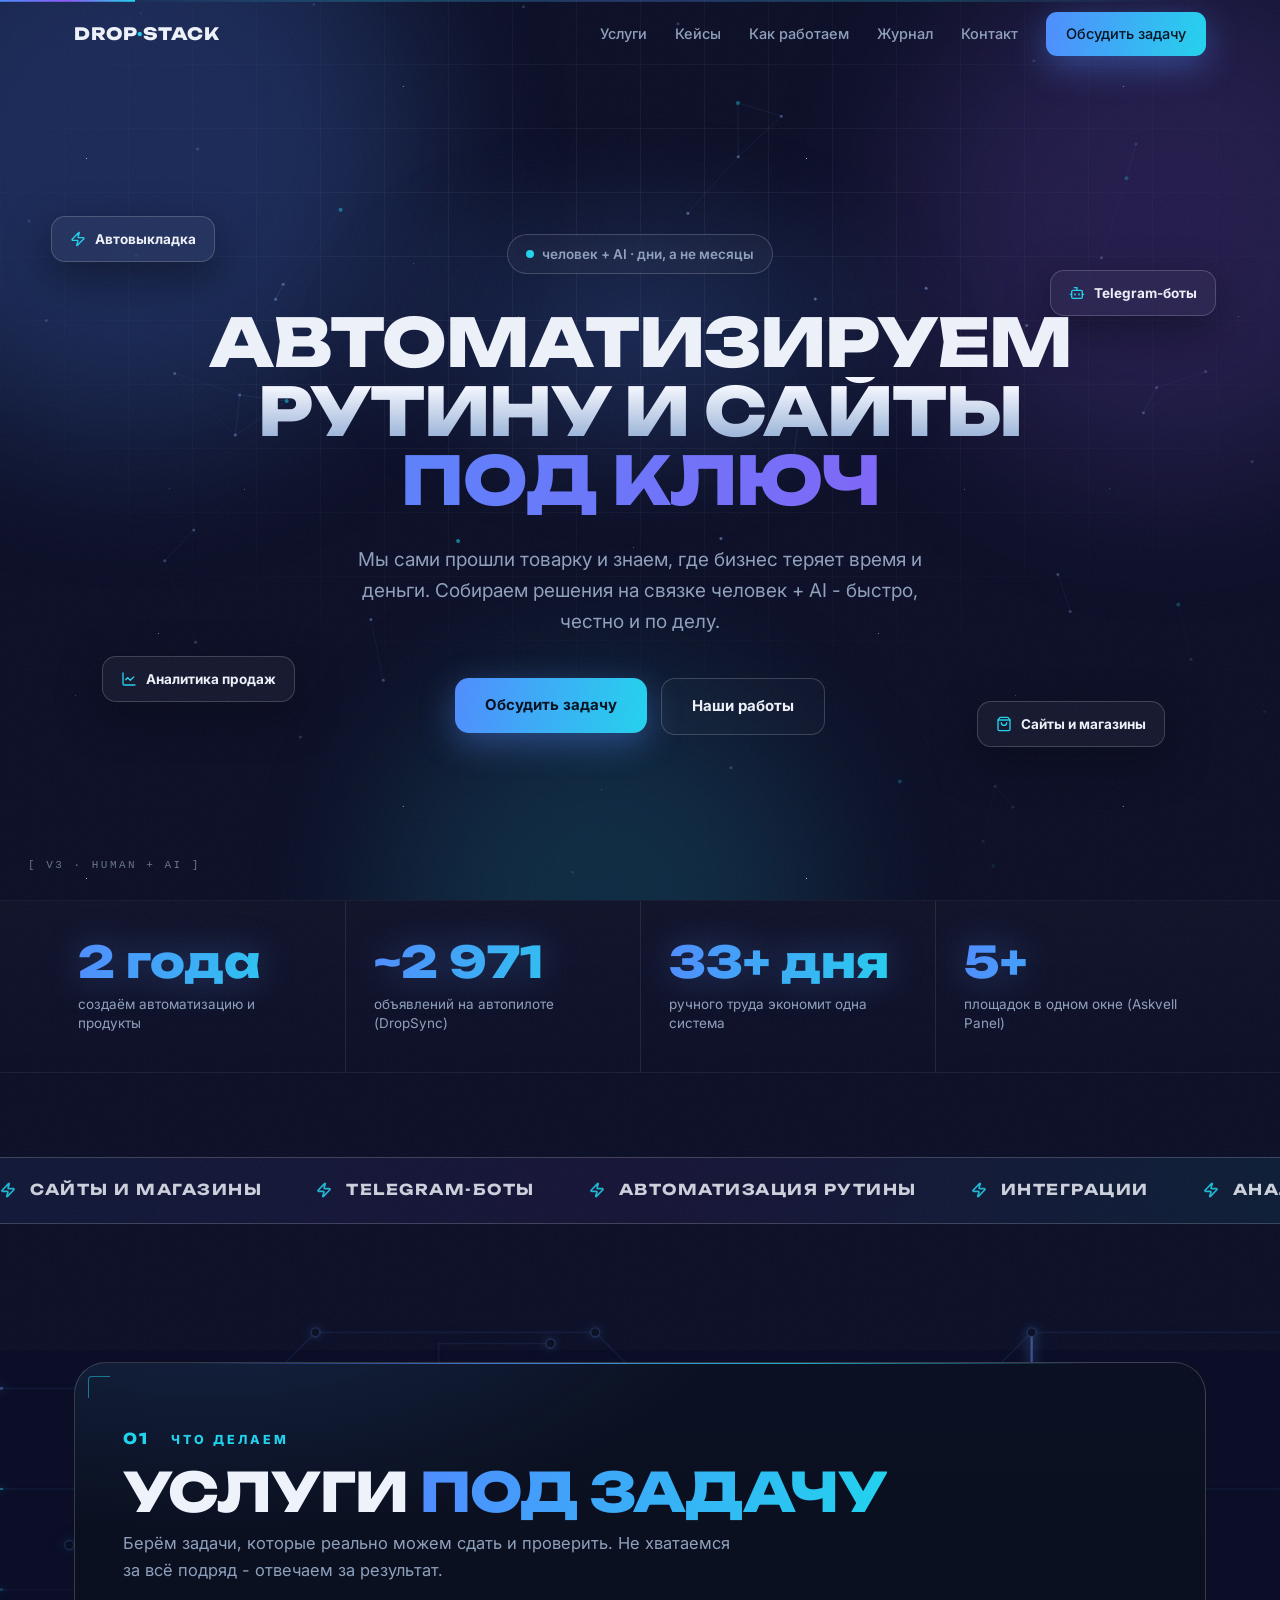
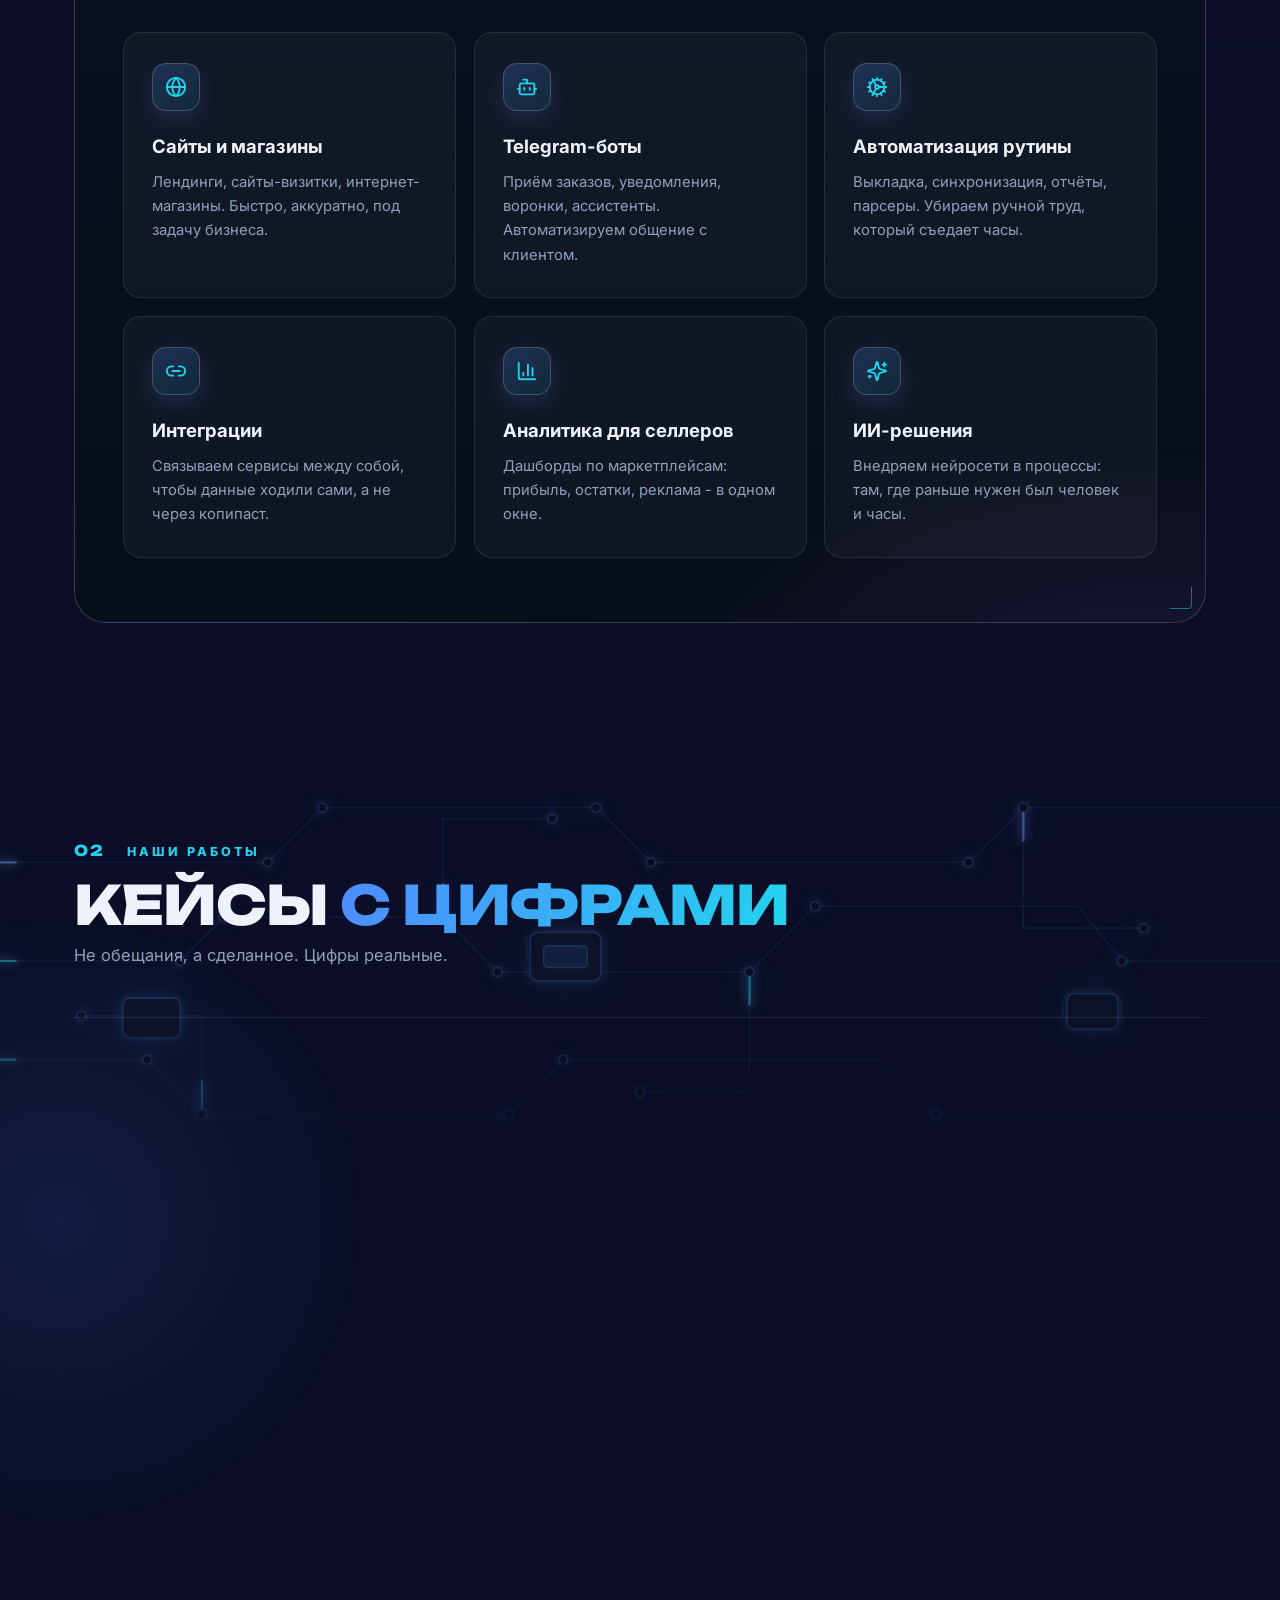
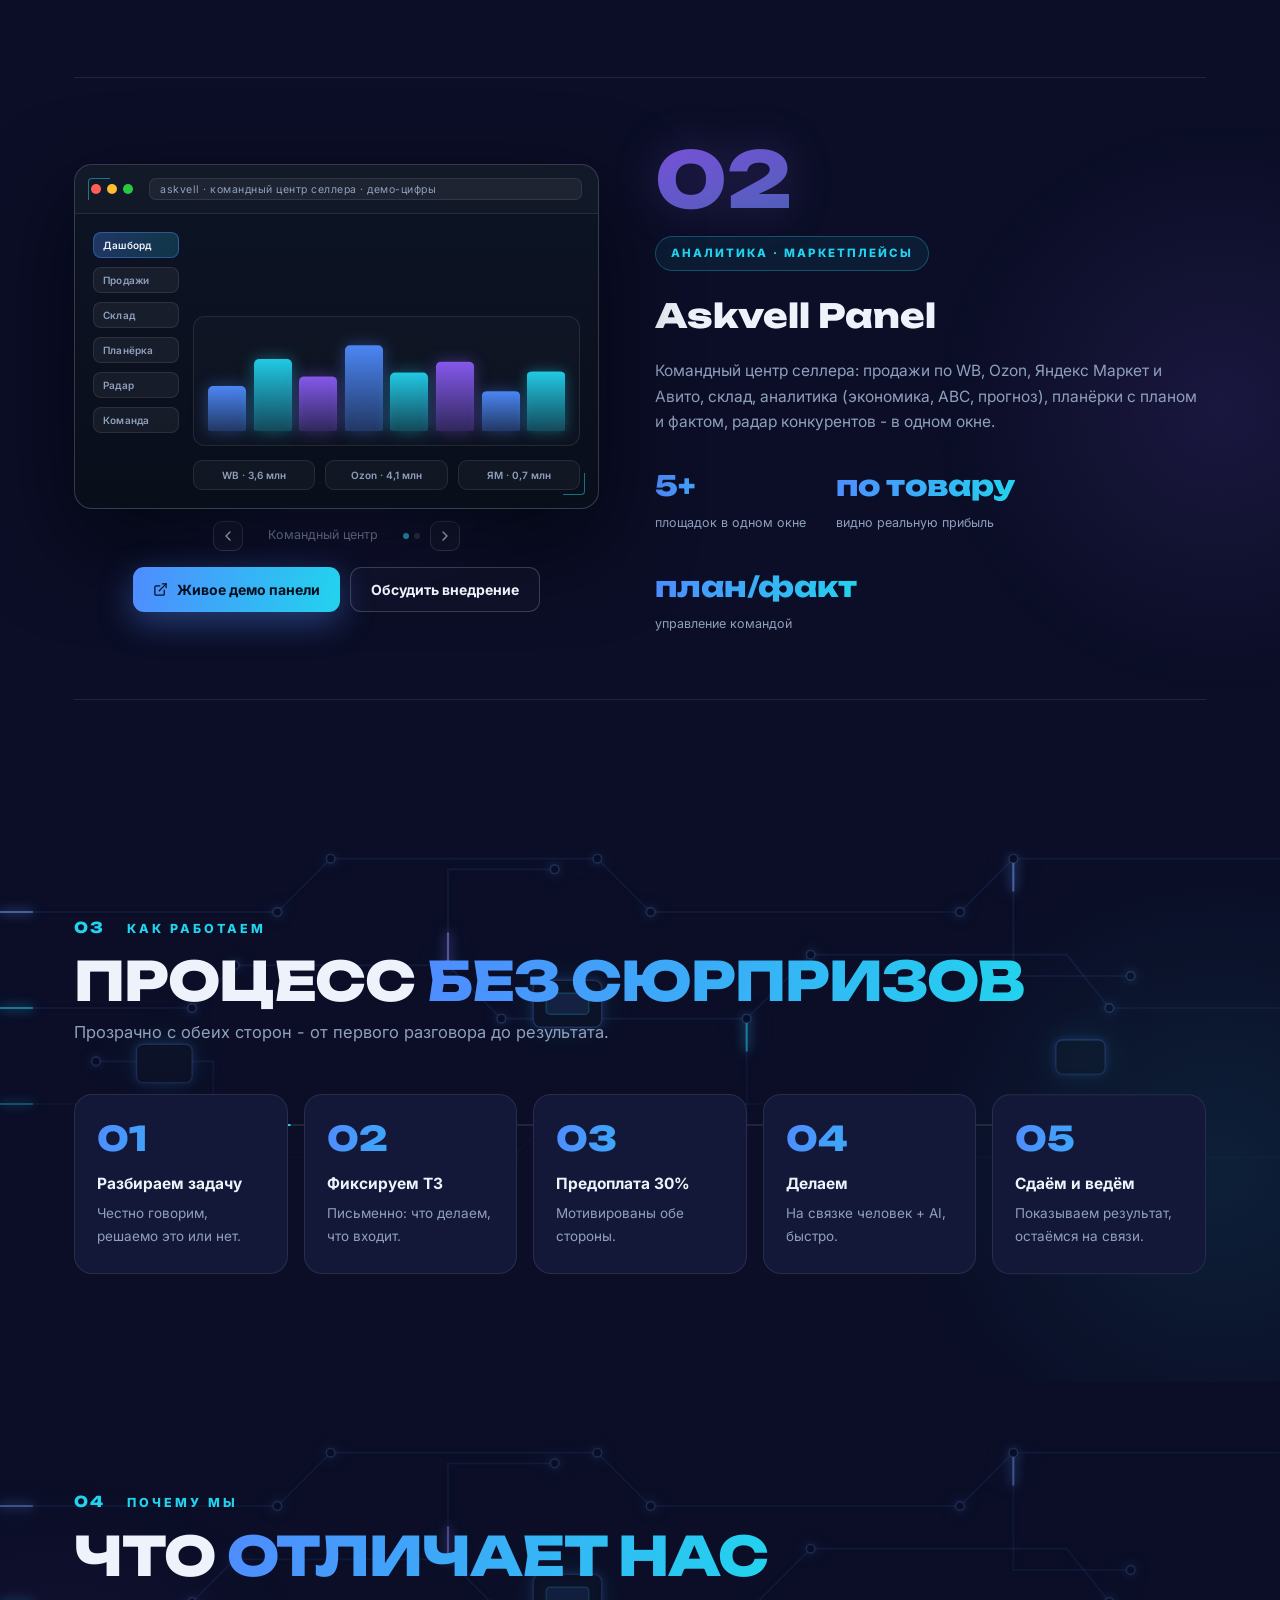
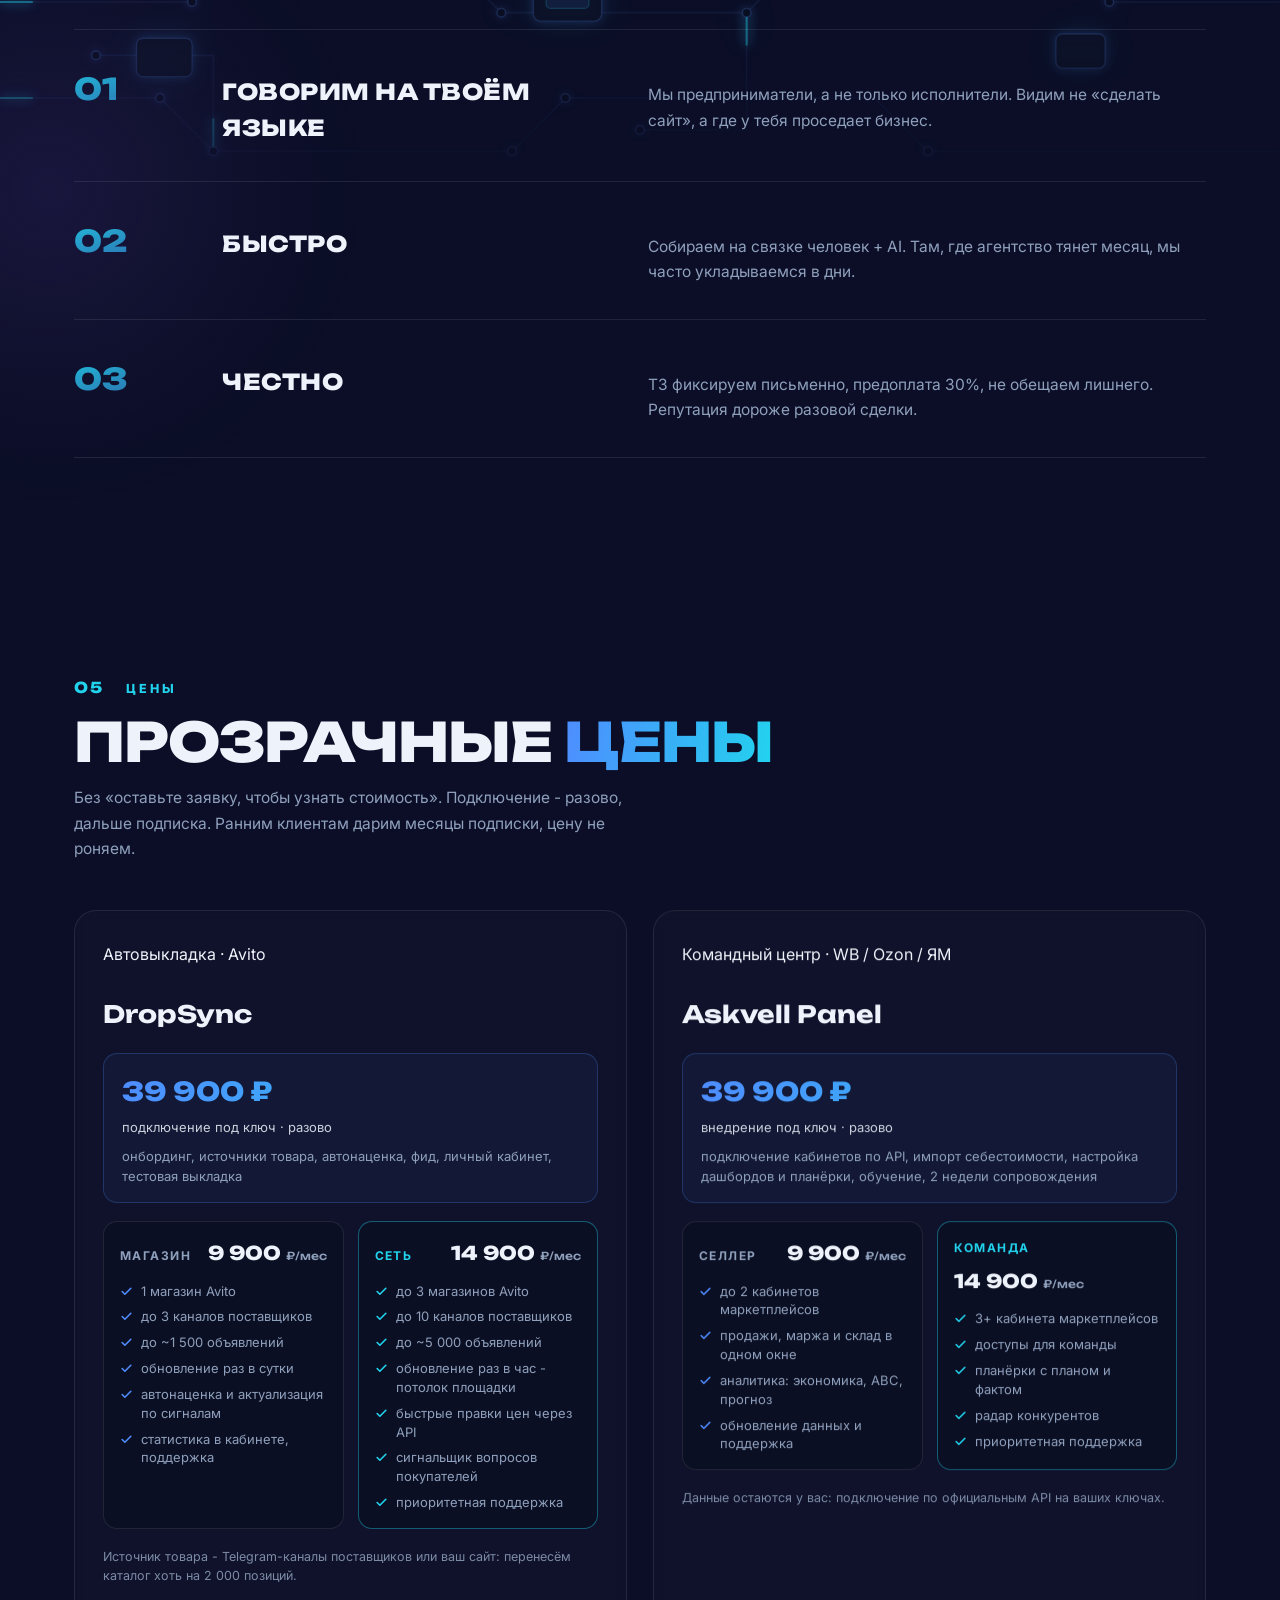
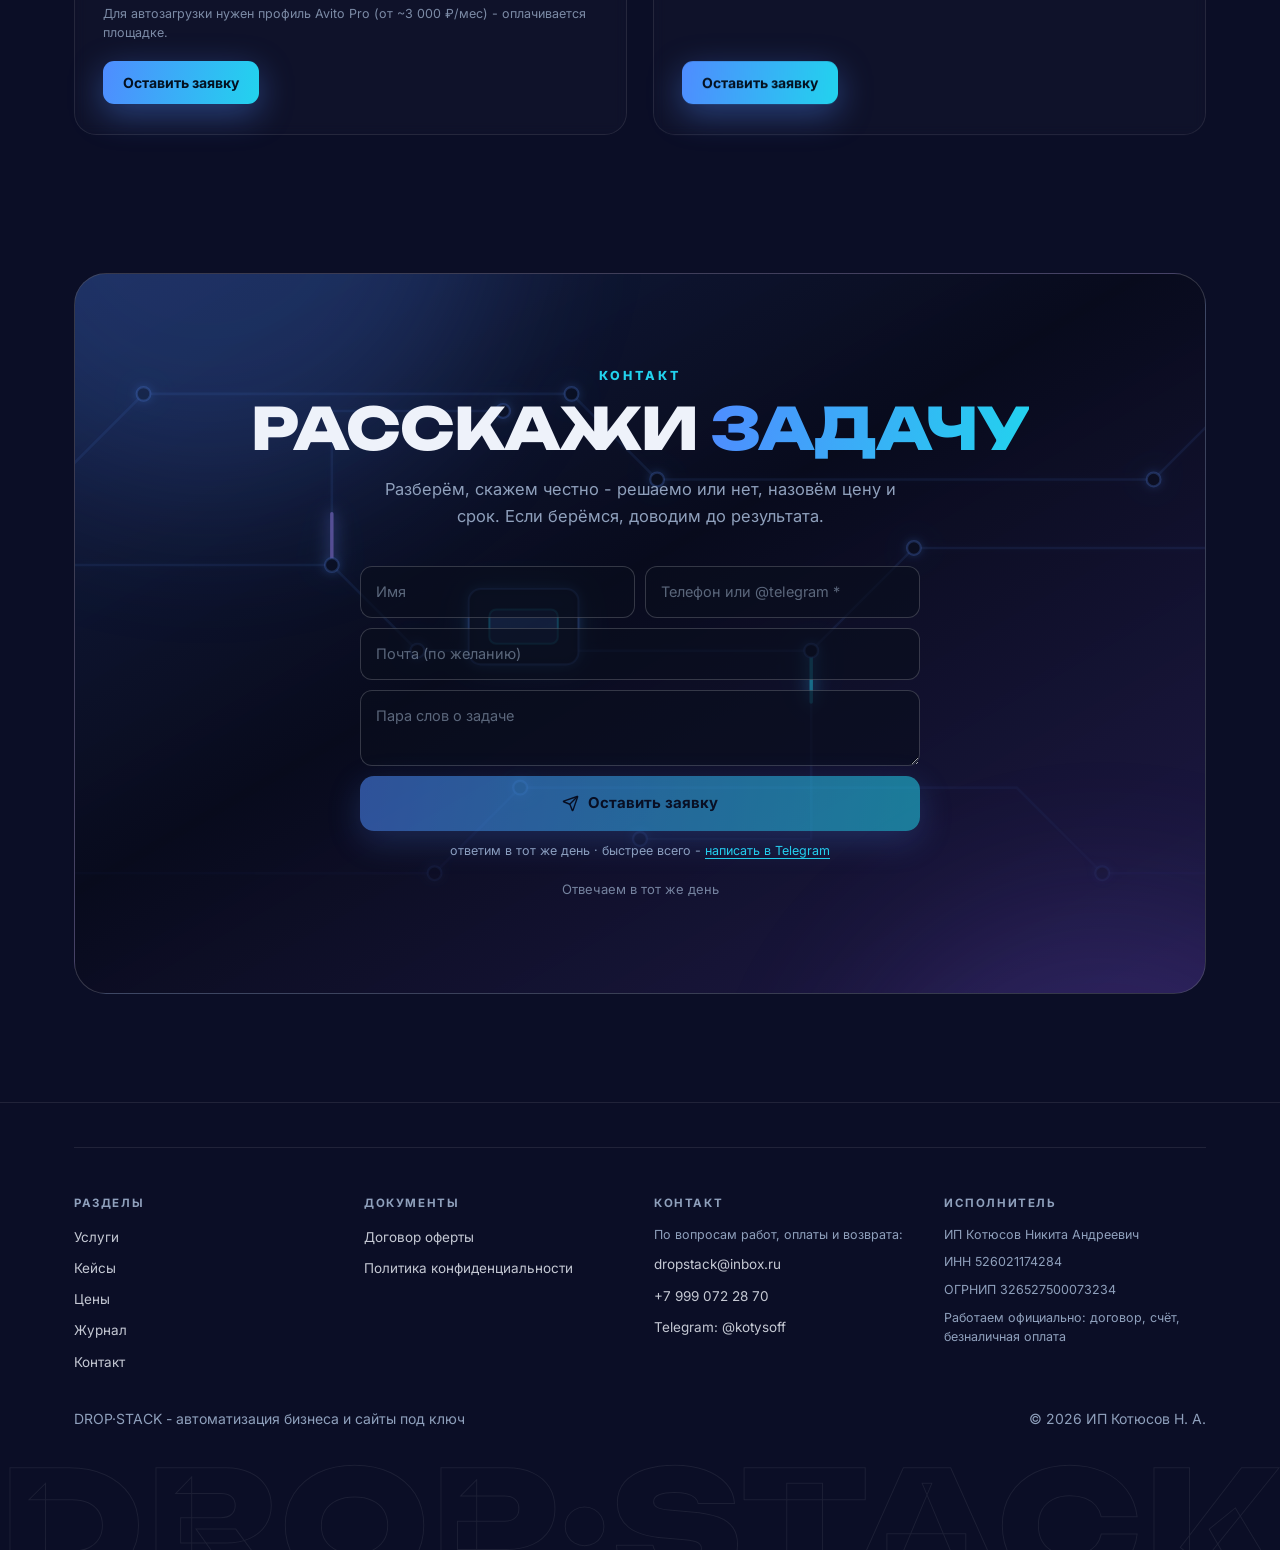
==== commit 580cd11e: "leads: приёмный ящик заявок и контакты сайта -> dropstack@inbox.ru" ====
--- a/index.html
+++ b/index.html
@@ -30,10 +30,10 @@
       "contactPoint": { "@type": "ContactPoint", "url": "https://t.me/kotysoff", "contactType": "sales" }
     }
     </script>
-    <script type="module" crossorigin src="/assets/main-hKYmrLyR.js"></script>
-    <link rel="modulepreload" crossorigin href="/assets/sendLead-CiymkVfU.js">
-    <link rel="modulepreload" crossorigin href="/assets/cog-BCOPpsFV.js">
-    <link rel="modulepreload" crossorigin href="/assets/chart-column-UNtKyJ6H.js">
+    <script type="module" crossorigin src="/assets/main-B7ploMnG.js"></script>
+    <link rel="modulepreload" crossorigin href="/assets/sendLead-BG8pg8zK.js">
+    <link rel="modulepreload" crossorigin href="/assets/cog-Cwjus1XV.js">
+    <link rel="modulepreload" crossorigin href="/assets/chart-column-PA4mQ_-_.js">
     <link rel="stylesheet" crossorigin href="/assets/main-CLMm9Z5T.css">
   </head>
   <body>
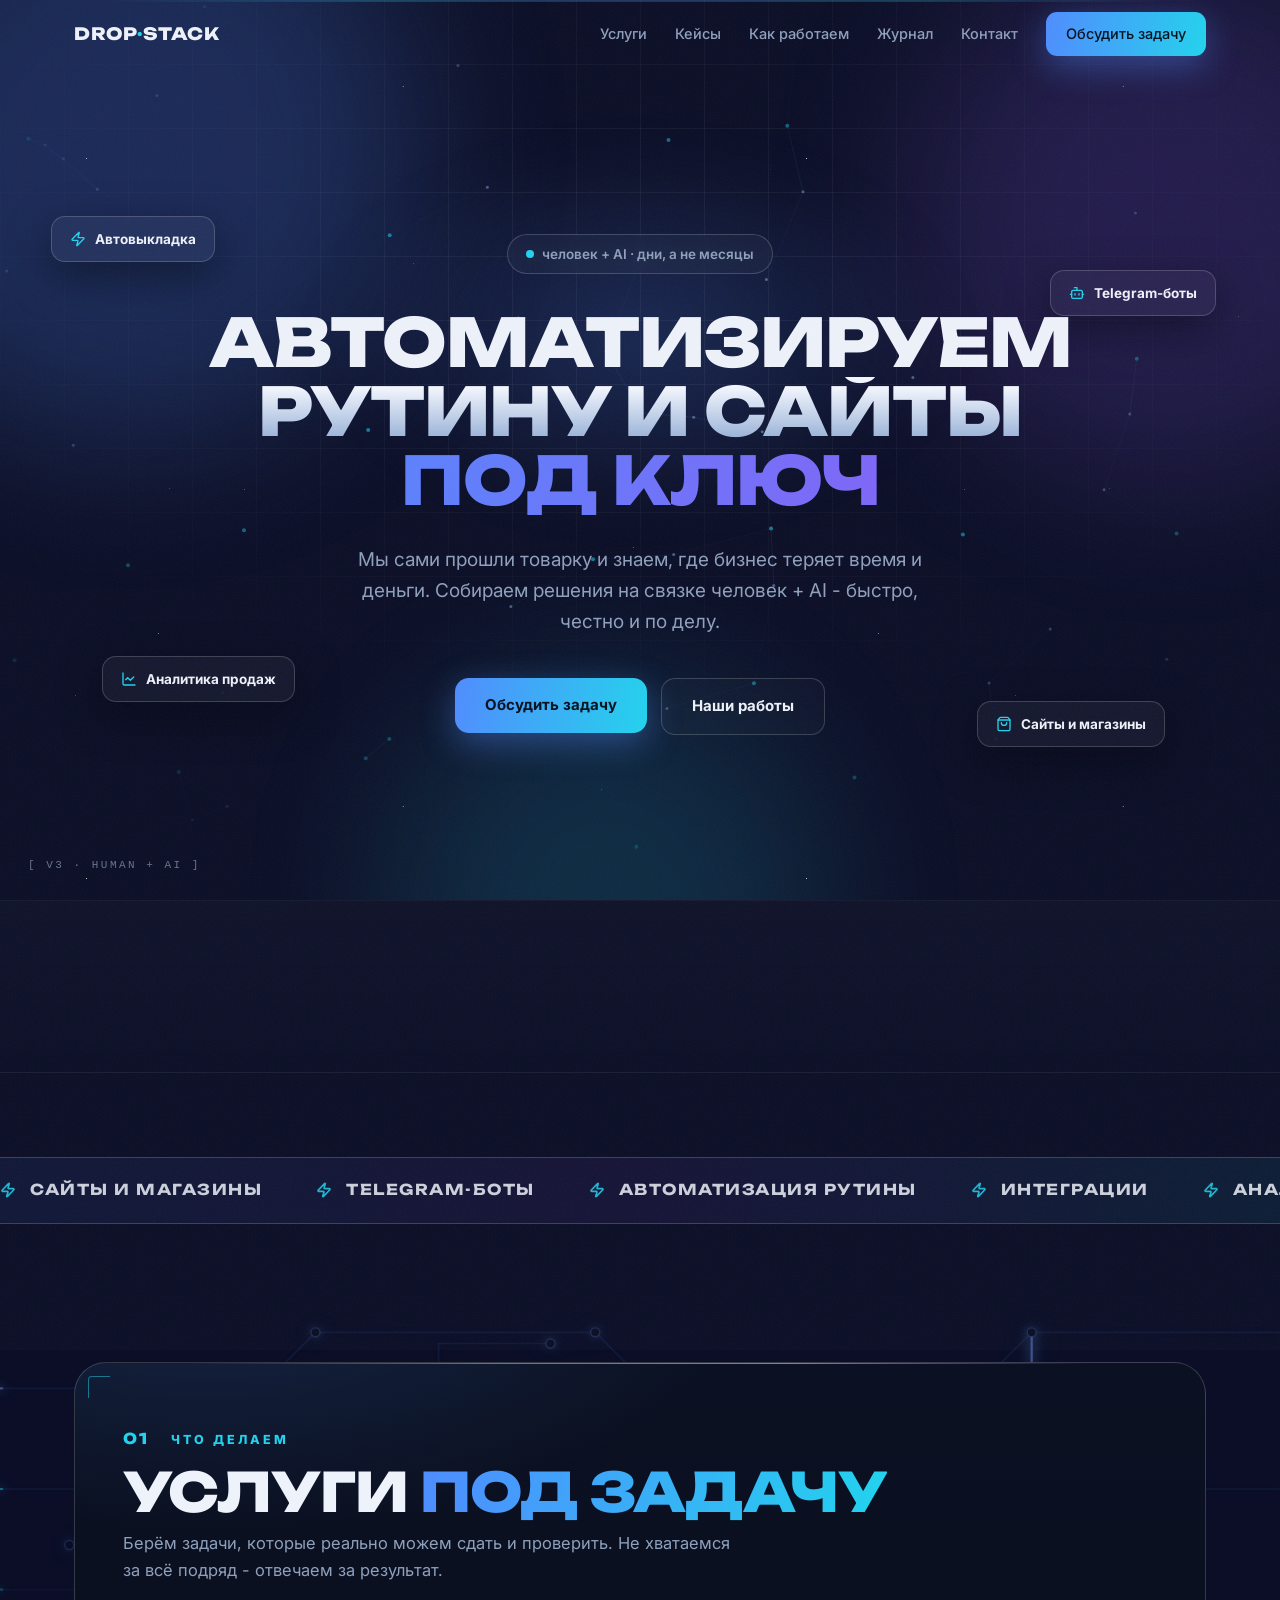
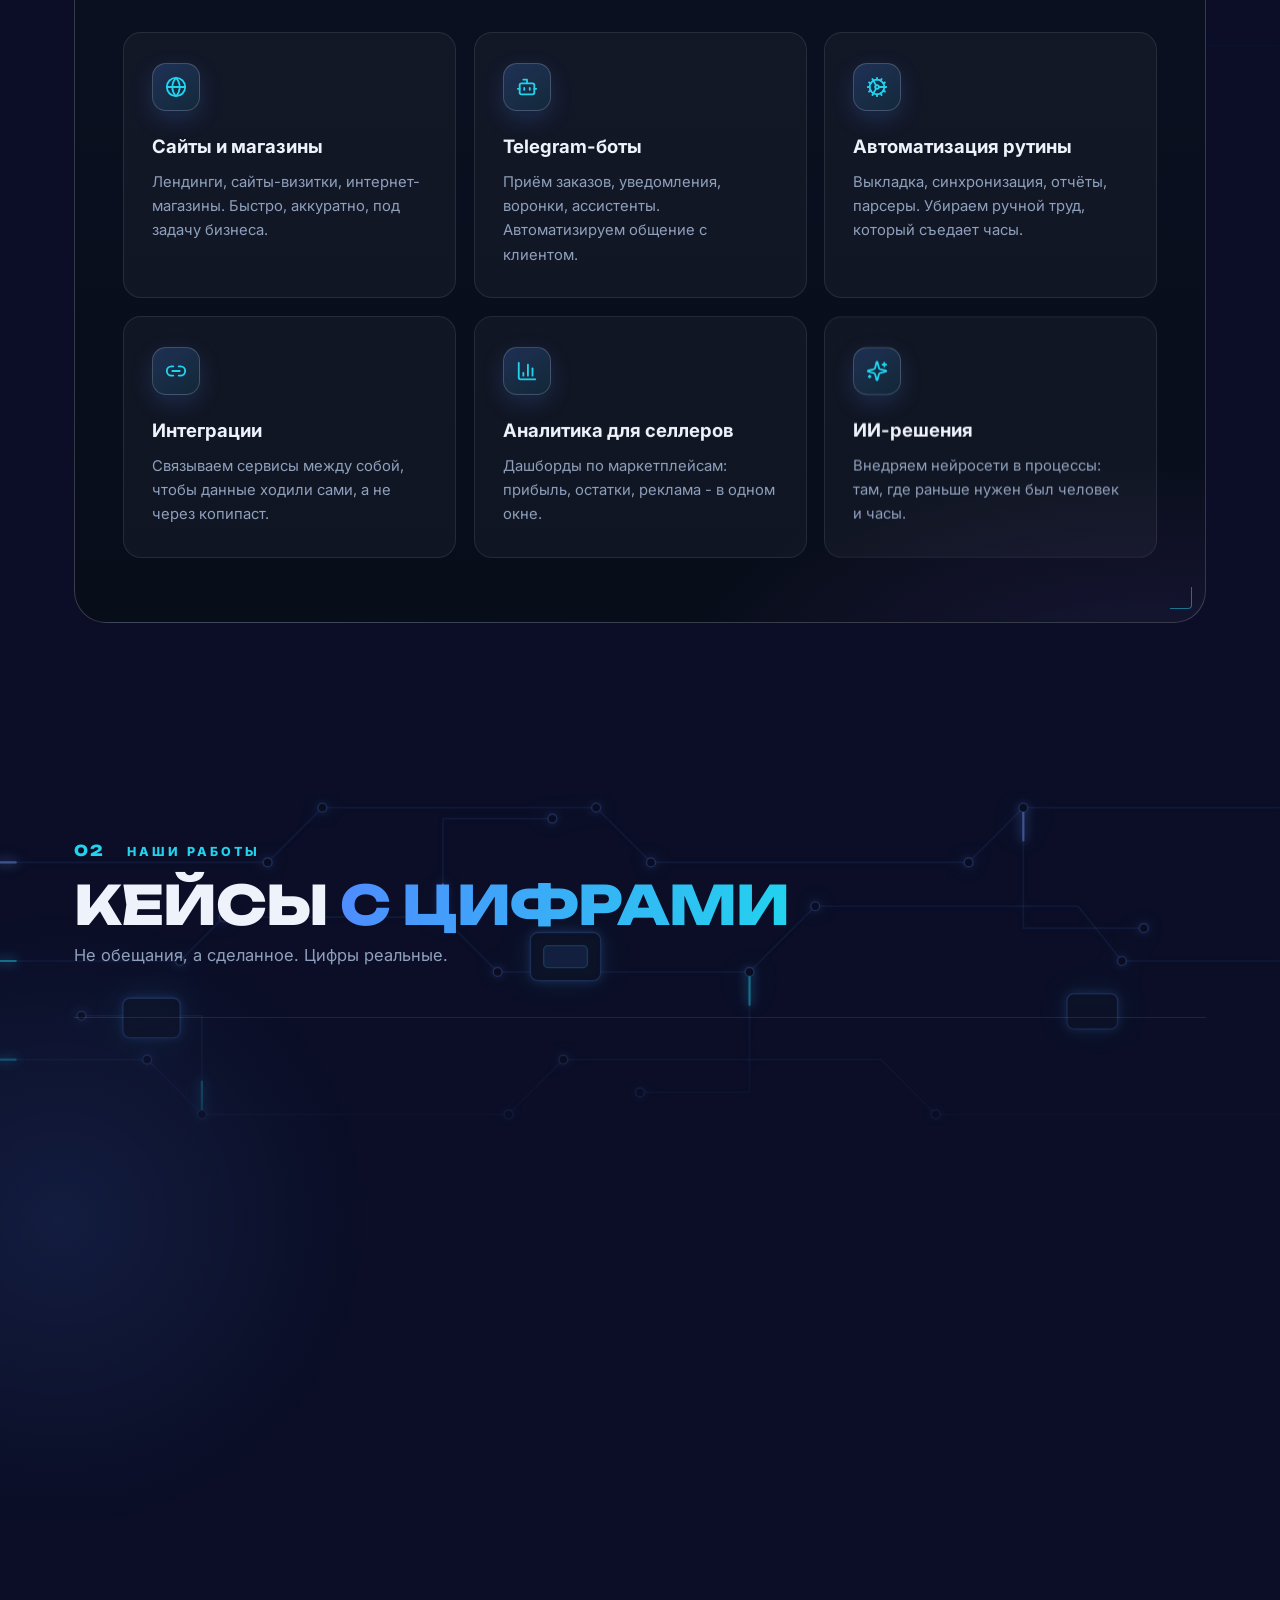
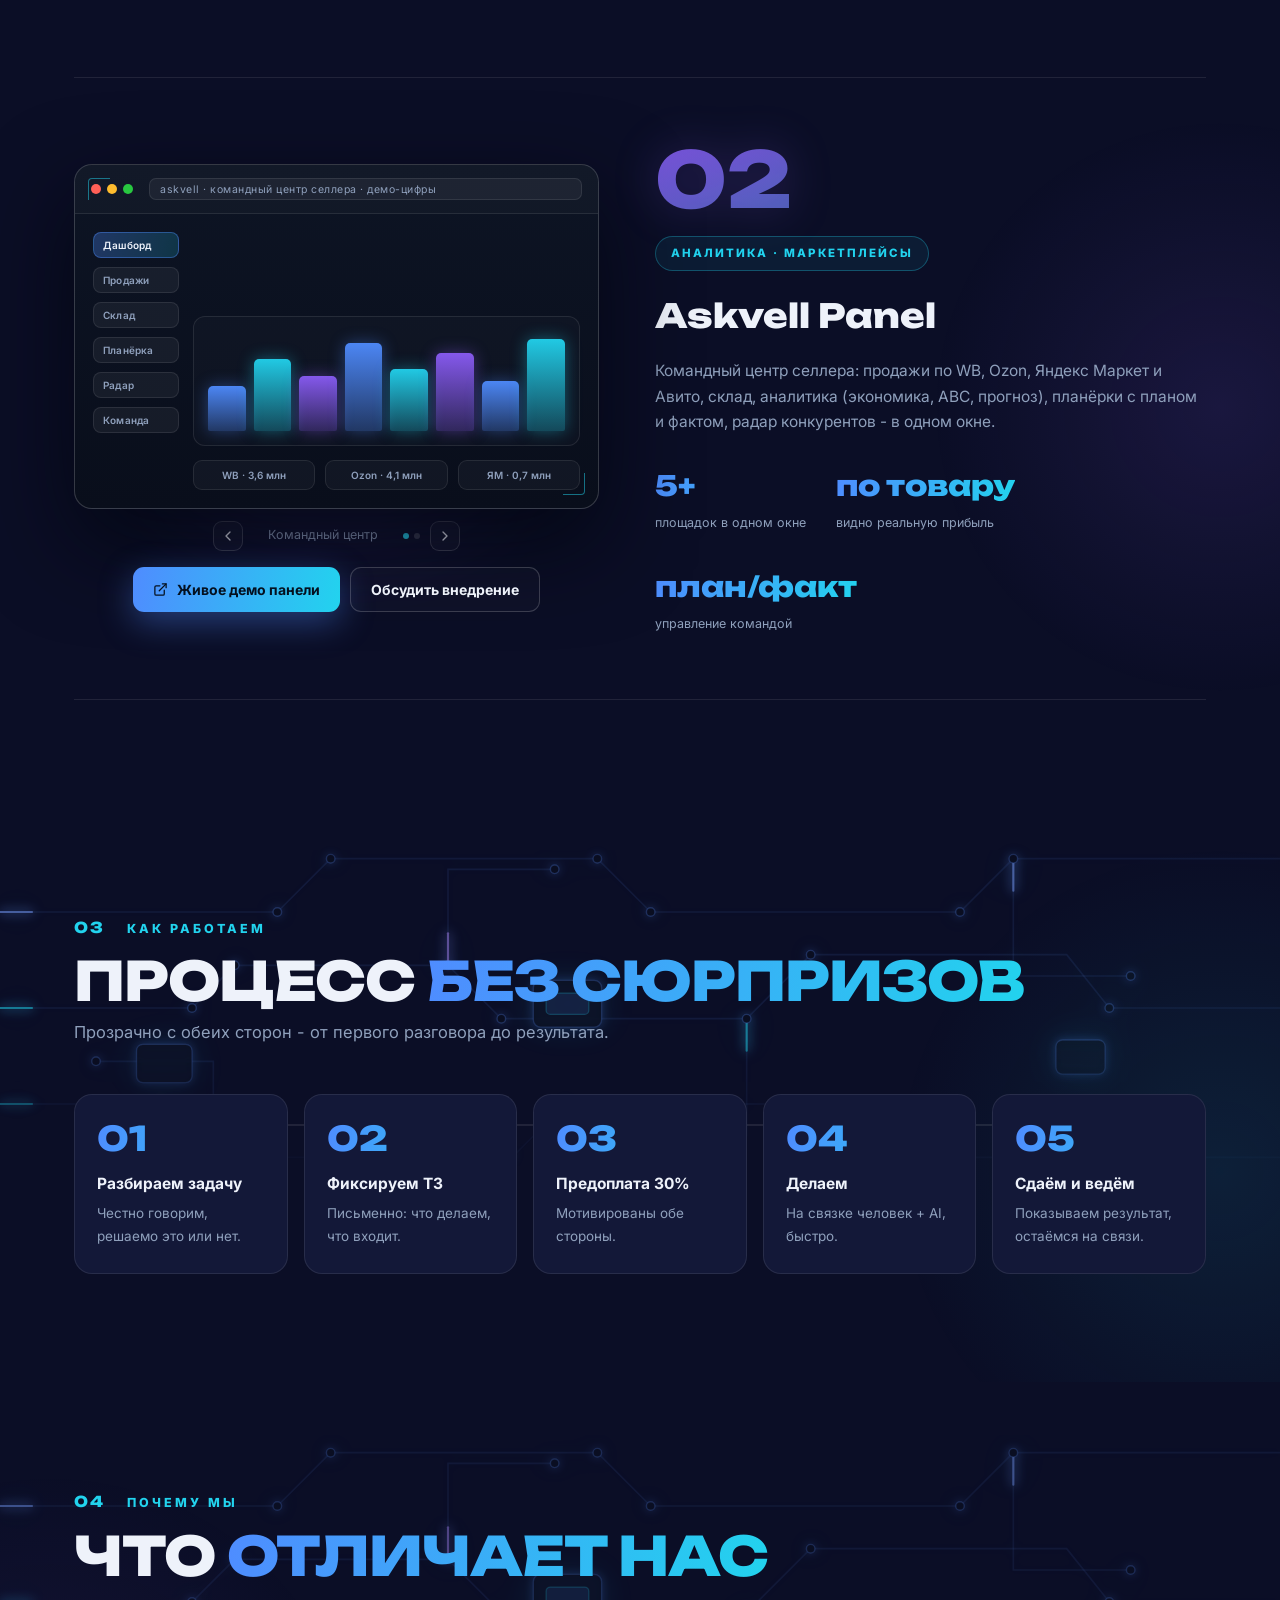
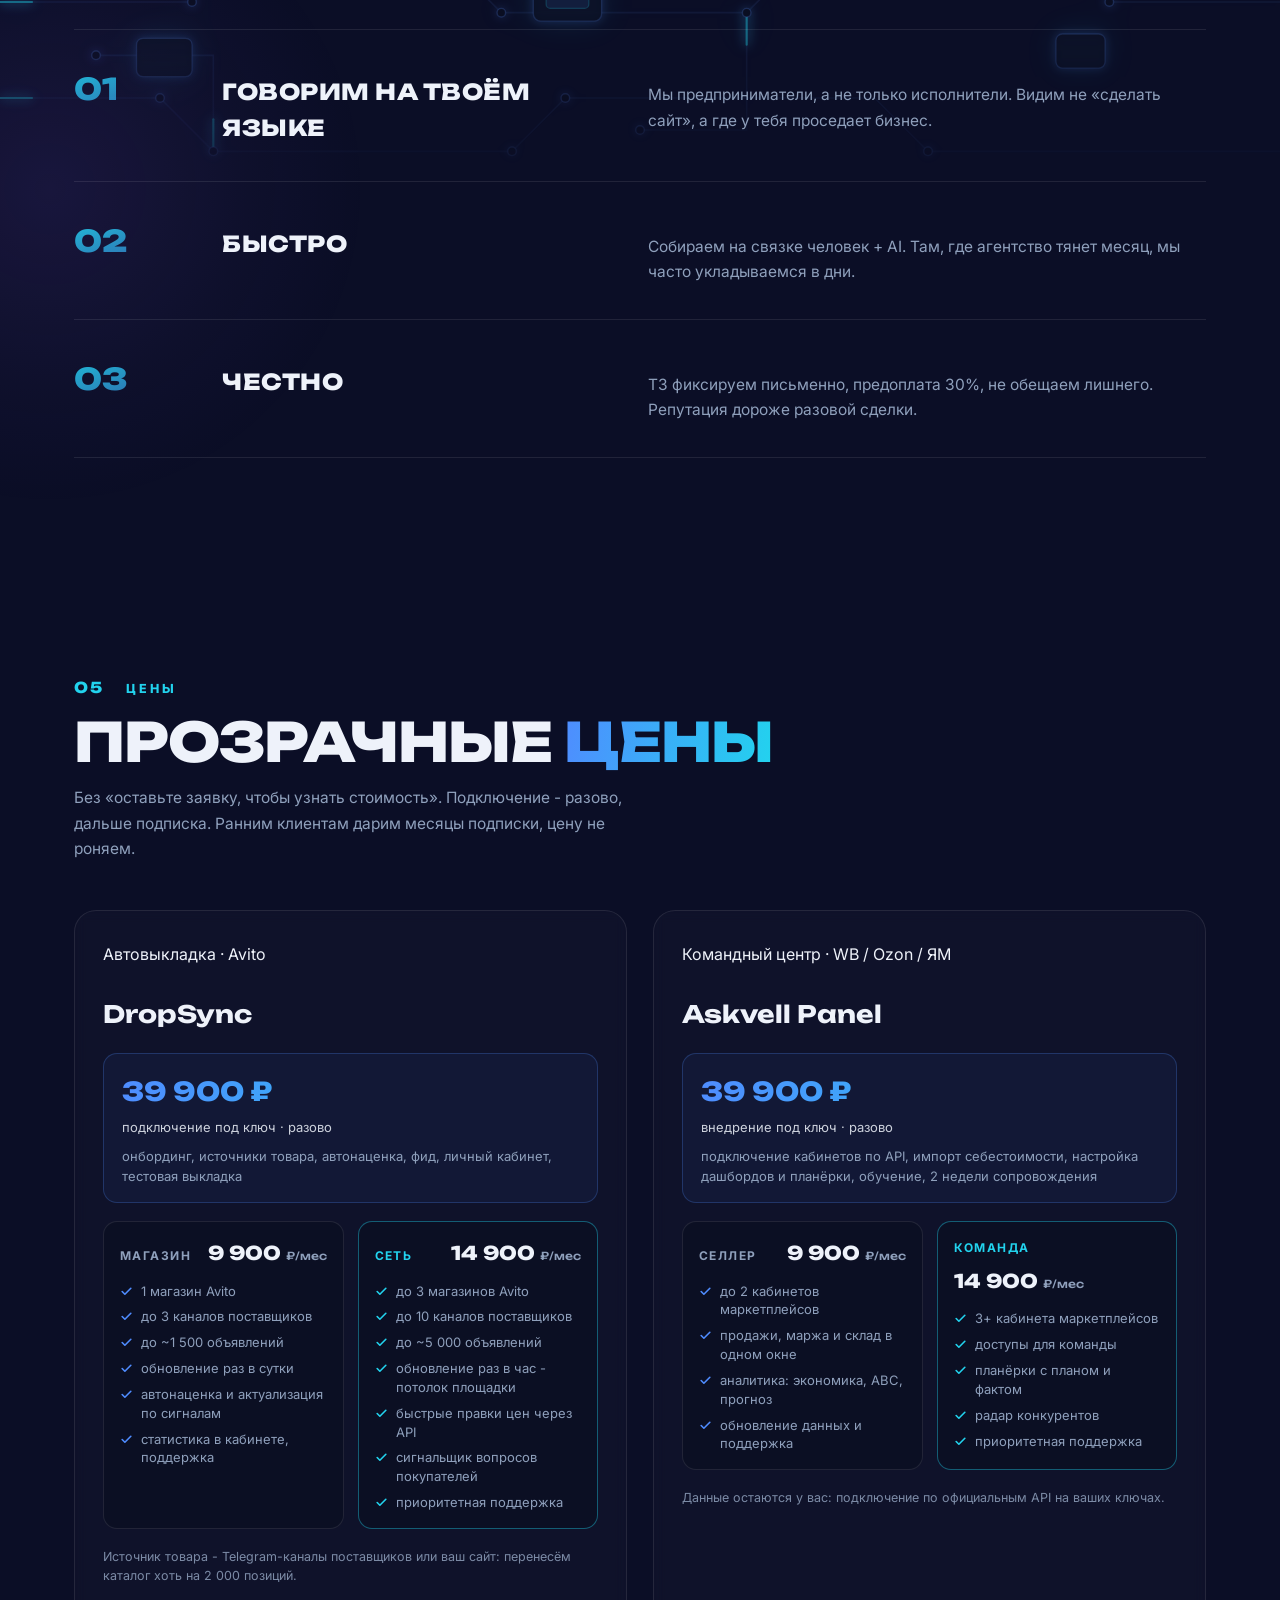
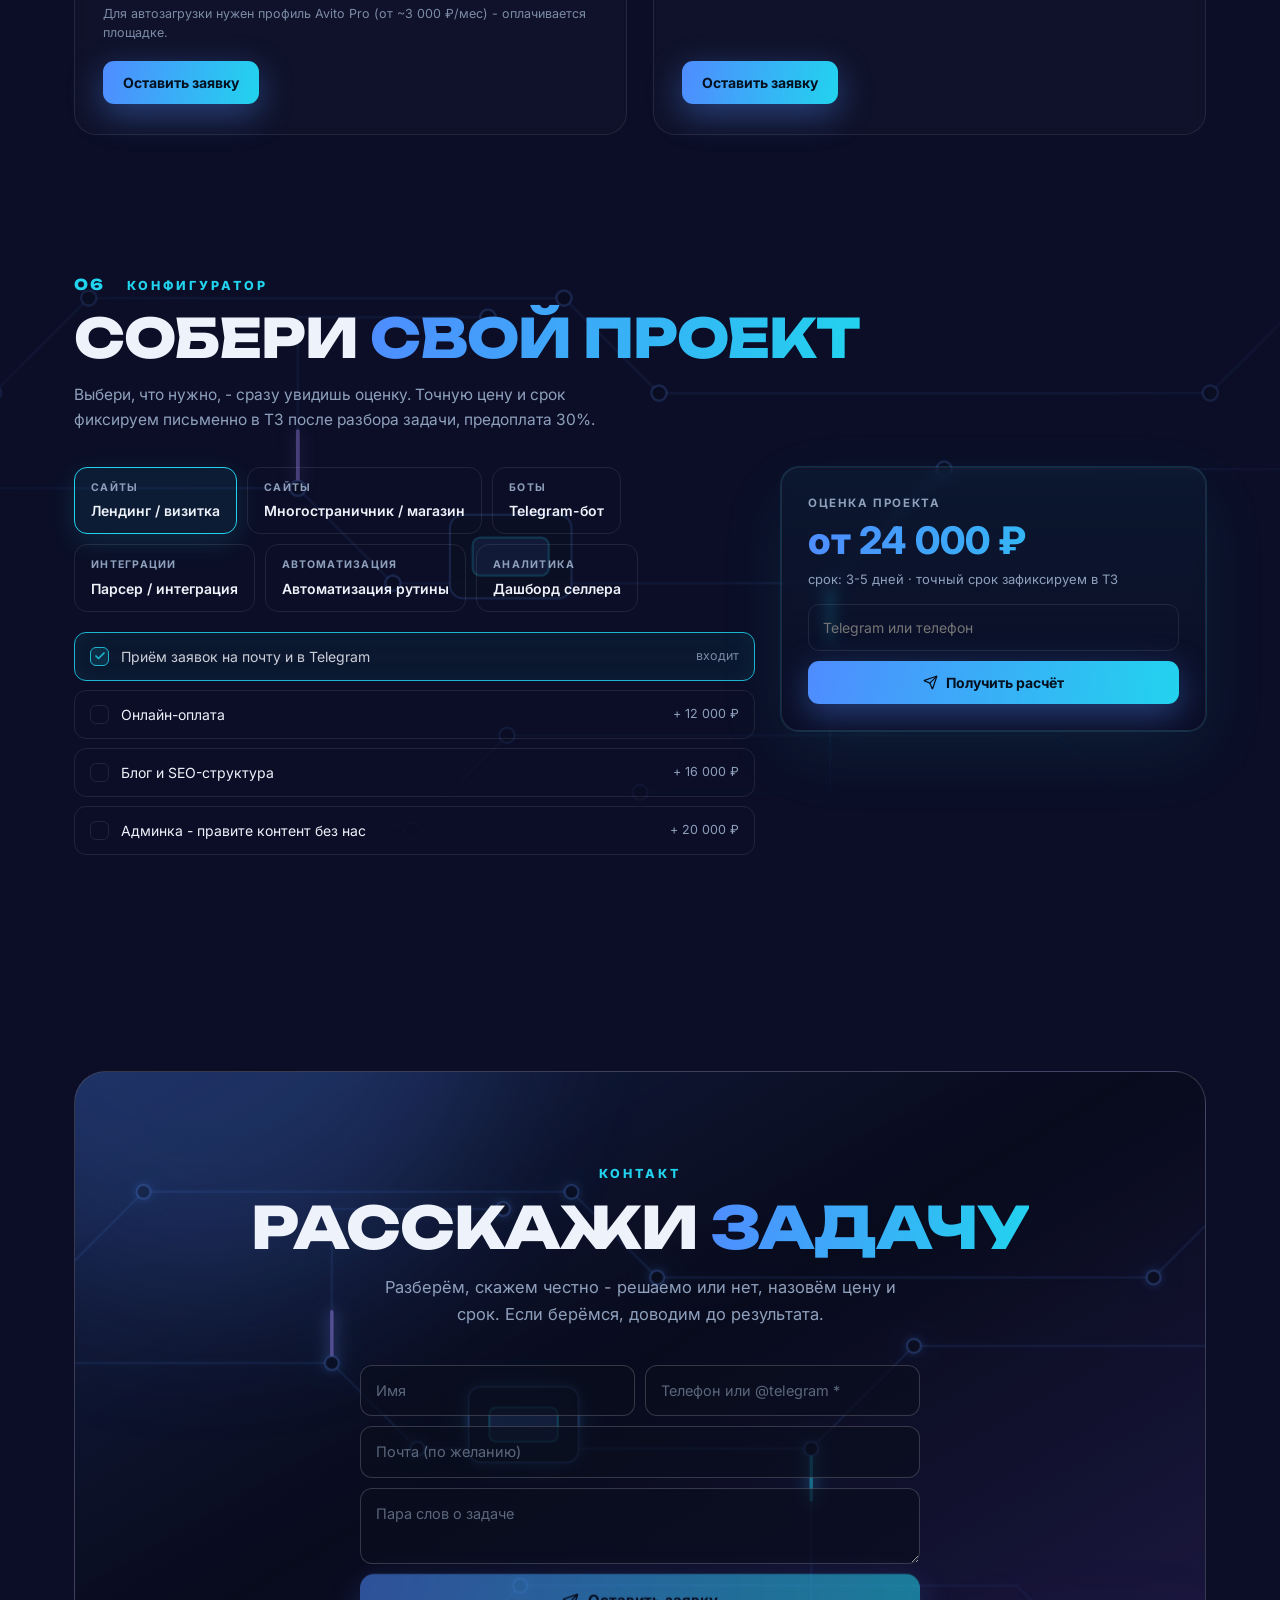
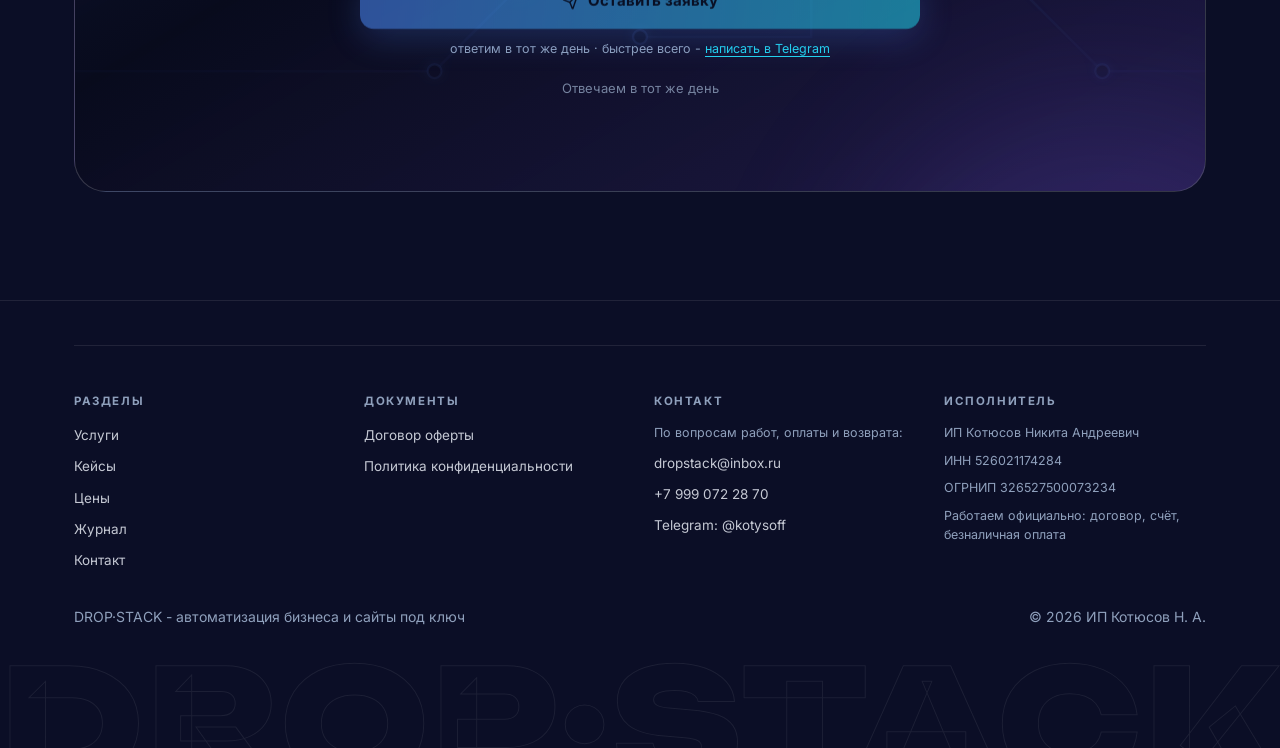
==== commit f7b46d92: "deploy: конфигуратор «Собери свой проект», цены -20%, canonical, файл верификации Яндекс Вебмастера " ====
--- a/index.html
+++ b/index.html
@@ -16,6 +16,7 @@
     <meta name="twitter:card" content="summary_large_image" />
     <meta name="twitter:image" content="https://dropstack.ru/og.png" />
     <meta name="theme-color" content="#0b0e26" />
+    <link rel="canonical" href="https://dropstack.ru/" />
     <link rel="icon" type="image/svg+xml" href="/favicon.svg" />
     <link rel="preconnect" href="https://fonts.googleapis.com" />
     <link rel="preconnect" href="https://fonts.gstatic.com" crossorigin />
@@ -30,11 +31,11 @@
       "contactPoint": { "@type": "ContactPoint", "url": "https://t.me/kotysoff", "contactType": "sales" }
     }
     </script>
-    <script type="module" crossorigin src="/assets/main-B7ploMnG.js"></script>
+    <script type="module" crossorigin src="/assets/main-DdkVgfYi.js"></script>
     <link rel="modulepreload" crossorigin href="/assets/sendLead-BG8pg8zK.js">
     <link rel="modulepreload" crossorigin href="/assets/cog-Cwjus1XV.js">
     <link rel="modulepreload" crossorigin href="/assets/chart-column-PA4mQ_-_.js">
-    <link rel="stylesheet" crossorigin href="/assets/main-CLMm9Z5T.css">
+    <link rel="stylesheet" crossorigin href="/assets/main-CToZ4TKR.css">
   </head>
   <body>
     <div id="root"></div>
--- a/assets/main-CToZ4TKR.css
+++ b/assets/main-CToZ4TKR.css
@@ -0,0 +1 @@
+:root{--bg: #0b0e26;--bg2: #121740;--panel: rgba(255, 255, 255, .035);--panel-solid: #131838;--line: rgba(255, 255, 255, .09);--line-strong: rgba(255, 255, 255, .18);--text: #eef2fa;--muted: #8fa0bc;--accent: #4f8cff;--accent2: #22d3ee;--accent3: #8b5cf6;--grad: linear-gradient(100deg, #4f8cff, #22d3ee);--grad3: linear-gradient(100deg, #4f8cff 0%, #8b5cf6 50%, #22d3ee 100%);--radius: 18px;--max: 1180px;--nav-h: 68px}*{box-sizing:border-box;margin:0;padding:0}html{scroll-behavior:smooth}html,body{overflow-x:clip}body{font-family:Inter,-apple-system,BlinkMacSystemFont,Segoe UI,Roboto,sans-serif;background:var(--bg);color:var(--text);line-height:1.65;-webkit-font-smoothing:antialiased}a{color:inherit;text-decoration:none}button{font:inherit;border:none;background:none;cursor:pointer;color:inherit}::selection{background:#4f8cff59}.wrap{max-width:var(--max);margin:0 auto;padding:0 24px}.display{font-family:Unbounded,Inter,sans-serif;letter-spacing:-.5px}.grad-text{background:var(--grad);-webkit-background-clip:text;background-clip:text;color:transparent}.noise{position:fixed;inset:-50%;width:200%;height:200%;pointer-events:none;z-index:99;opacity:.05;background-image:url("data:image/svg+xml,%3Csvg xmlns='http://www.w3.org/2000/svg' width='240' height='240'%3E%3Cfilter id='n'%3E%3CfeTurbulence type='fractalNoise' baseFrequency='0.9' numOctaves='2'/%3E%3C/filter%3E%3Crect width='100%25' height='100%25' filter='url(%23n)'/%3E%3C/svg%3E")}.circuit-holder{position:absolute;inset:0;pointer-events:none;overflow:hidden}.circuit{position:absolute;inset:0;width:100%;height:100%;pointer-events:none}.circuit .trace{fill:none;stroke:#6094ff29;stroke-width:1.5}.circuit .cpulse{fill:none;stroke:#22d3eee6;stroke-width:2;stroke-linecap:round;stroke-dasharray:30 1500;stroke-dashoffset:0;filter:drop-shadow(0 0 5px rgba(34,211,238,.9));animation:pulseflow 8s linear infinite}.circuit .cp1{animation-duration:10s;animation-delay:-3s;stroke:#78a0ffe6;filter:drop-shadow(0 0 5px rgba(120,160,255,.9))}.circuit .cp2{animation-duration:12s;animation-delay:-6s}.circuit .cp3{animation-duration:9s;animation-delay:-1.5s;stroke:#a78bfad9;filter:drop-shadow(0 0 5px rgba(167,139,250,.85))}@keyframes pulseflow{to{stroke-dashoffset:-1530}}.circuit .chips rect{fill:#0d1322e6;stroke:#6094ff59;stroke-width:1.2}.circuit .chips .chip-core{fill:#4f8cff33;stroke:#22d3ee66}.circuit .pad{fill:#0a0f1e;stroke:#6094ff66;stroke-width:1.3}.circuit-bg-process{inset:0 0 auto;height:400px;opacity:.6;mask-image:linear-gradient(180deg,transparent 0%,#000 14%,#000 58%,transparent 100%);-webkit-mask-image:linear-gradient(180deg,transparent 0%,#000 14%,#000 58%,transparent 100%)}.circuit-bg-cta{opacity:.55;mask-image:linear-gradient(180deg,#000 55%,transparent 95%);-webkit-mask-image:linear-gradient(180deg,#000 55%,transparent 95%)}.circuit-bg-cases{inset:0 0 auto;height:460px;opacity:.52;mask-image:linear-gradient(180deg,transparent 0%,#000 18%,#000 58%,transparent 100%);-webkit-mask-image:linear-gradient(180deg,transparent 0%,#000 18%,#000 58%,transparent 100%)}.circuit-bg-services{inset:0 0 auto;height:470px;opacity:.5;mask-image:linear-gradient(180deg,transparent 0%,#000 16%,#000 54%,transparent 100%);-webkit-mask-image:linear-gradient(180deg,transparent 0%,#000 16%,#000 54%,transparent 100%)}.cta-form{width:100%;max-width:560px;margin:26px auto 0;display:flex;flex-direction:column;gap:10px;position:relative;text-align:left}.cta-form-row{display:flex;gap:10px}.cta-form-row input{flex:1;min-width:0}.cta-form input,.cta-form textarea{width:100%;background:#0a0f1ea6;border:1px solid var(--line-strong);border-radius:12px;padding:13px 15px;color:var(--text);font:inherit;font-size:14.5px;outline:none;transition:border-color .2s;resize:vertical}.cta-form input::placeholder,.cta-form textarea::placeholder{color:#9fb0c98c}.cta-form input:focus,.cta-form textarea:focus{border-color:#4f8cff8c}.cta-form-send{width:100%;justify-content:center}.cta-form-send:disabled{opacity:.55;cursor:not-allowed}.cta-form-alt{font-size:12.5px;color:var(--muted);text-align:center}.cta-form-alt a{color:var(--accent2);text-decoration:underline;text-underline-offset:3px}.cta-form-done{display:flex;flex-direction:column;gap:10px;align-items:center;text-align:center;color:var(--text);font-size:15px;padding:10px 0 2px}.cta-form-done>svg{color:#34d399}@media(max-width:640px){.cta-form-row{flex-direction:column}}.circuit-bg-why{inset:0 0 auto;height:440px;opacity:.5;mask-image:linear-gradient(180deg,transparent 0%,#000 16%,#000 56%,transparent 100%);-webkit-mask-image:linear-gradient(180deg,transparent 0%,#000 16%,#000 56%,transparent 100%)}.sec-glow{position:absolute;pointer-events:none;opacity:.85}.sec-glow.gl-cases-1{width:640px;height:640px;left:-260px;top:10%;background:radial-gradient(circle,rgba(79,140,255,.14) 0%,rgba(79,140,255,.05) 42%,transparent 68%)}.sec-glow.gl-cases-2{width:600px;height:600px;right:-240px;bottom:6%;background:radial-gradient(circle,rgba(139,92,246,.14) 0%,rgba(139,92,246,.05) 42%,transparent 68%)}.sec-glow.gl-process{width:680px;height:680px;right:-280px;top:4%;background:radial-gradient(circle,rgba(34,211,238,.11) 0%,rgba(34,211,238,.04) 42%,transparent 68%)}.sec-glow.gl-why{width:660px;height:660px;left:-280px;bottom:6%;background:radial-gradient(circle,rgba(139,92,246,.13) 0%,rgba(139,92,246,.04) 42%,transparent 68%)}.stars{position:fixed;inset:0;pointer-events:none;z-index:0;background-repeat:repeat;animation:twinkle 7s ease-in-out infinite}.stars.s1{background-image:radial-gradient(1.5px 1.5px at 12% 22%,rgba(255,255,255,.9),transparent 55%),radial-gradient(1px 1px at 34% 68%,rgba(255,255,255,.7),transparent 55%),radial-gradient(1.5px 1.5px at 56% 12%,rgba(210,228,255,.8),transparent 55%),radial-gradient(1px 1px at 72% 44%,rgba(255,255,255,.65),transparent 55%),radial-gradient(1.2px 1.2px at 88% 76%,rgba(226,238,255,.75),transparent 55%),radial-gradient(1px 1px at 22% 88%,rgba(255,255,255,.6),transparent 55%);background-size:720px 720px}.stars.s2{background-image:radial-gradient(1.4px 1.4px at 18% 52%,rgba(34,211,238,.75),transparent 55%),radial-gradient(1px 1px at 44% 28%,rgba(160,200,255,.7),transparent 55%),radial-gradient(1.2px 1.2px at 64% 84%,rgba(139,92,246,.6),transparent 55%),radial-gradient(1px 1px at 82% 18%,rgba(34,211,238,.65),transparent 55%),radial-gradient(1.1px 1.1px at 8% 74%,rgba(190,214,255,.6),transparent 55%);background-size:940px 940px;animation-delay:-3.5s;animation-duration:9s}@keyframes twinkle{0%,to{opacity:.3}50%{opacity:.85}}.comet{position:absolute;top:16%;left:-8%;width:130px;height:2px;border-radius:2px;background:linear-gradient(90deg,transparent,rgba(170,205,255,.95));filter:drop-shadow(0 0 7px rgba(130,185,255,.9));opacity:0;transform:rotate(16deg);animation:comet 15s linear infinite 5s;pointer-events:none;z-index:1}@keyframes comet{0%{opacity:0;transform:translate(0) rotate(16deg)}0.6%{opacity:1}6.5%{opacity:1}7.5%{opacity:0;transform:translate(64vw,19vw) rotate(16deg)}to{opacity:0;transform:translate(64vw,19vw) rotate(16deg)}}.cursor-dot,.cursor-ring{position:fixed;top:0;left:0;border-radius:50%;pointer-events:none;z-index:200}.cursor-dot{width:8px;height:8px;background:#fff;mix-blend-mode:difference}.cursor-ring{width:38px;height:38px;border:1.5px solid rgba(255,255,255,.65);mix-blend-mode:difference}@media(pointer:coarse){.cursor-dot,.cursor-ring{display:none}}.progress{position:fixed;top:0;left:0;right:0;height:2px;background:var(--grad3);transform-origin:0 50%;z-index:100}.nav-outer{position:fixed;top:0;left:0;right:0;z-index:90;transition:background .35s ease,border-color .35s ease,backdrop-filter .35s ease;border-bottom:1px solid transparent}.nav-outer.scrolled{background:#05070fb8;backdrop-filter:blur(16px);-webkit-backdrop-filter:blur(16px);border-bottom-color:var(--line)}.nav{height:var(--nav-h);display:flex;align-items:center;justify-content:space-between;gap:18px}.logo{font-family:Unbounded,sans-serif;font-weight:800;font-size:17px;white-space:nowrap;letter-spacing:.5px}.logo .dot{color:var(--accent2)}.nav-links{display:flex;gap:28px;align-items:center}.nav-links a{color:var(--muted);font-size:14.5px;font-weight:500;transition:color .25s;position:relative}.nav-links a:after{content:"";position:absolute;left:0;bottom:-6px;width:100%;height:2px;background:var(--grad);border-radius:2px;transform:scaleX(0);transform-origin:0 50%;transition:transform .3s ease}.nav-links a:hover{color:var(--text)}.nav-links a:hover:after{transform:scaleX(1)}.nav-links a.btn-primary{color:#04101f}.nav-links a.btn-primary:after{display:none}.btn{display:inline-flex;align-items:center;gap:9px;padding:15px 30px;border-radius:14px;font-weight:700;font-size:15px;transition:transform .25s ease,box-shadow .25s ease,border-color .25s ease;will-change:transform;position:relative}.btn-primary{background:var(--grad);color:#04101f;box-shadow:0 10px 34px #4f8cff66}.btn-primary:hover{box-shadow:0 16px 50px #22d3ee80}.btn-ghost{border:1px solid var(--line-strong);color:var(--text);background:#ffffff05}.btn-ghost:hover{border-color:var(--accent2)}.btn-sm{padding:10px 20px;font-size:14px;border-radius:11px}.burger{display:none;padding:8px;color:var(--text)}.m-menu{display:none;overflow:hidden;border-bottom:1px solid var(--line);background:#05070ff7}.m-menu-inner{display:flex;flex-direction:column;gap:4px;padding:12px 24px 22px}.m-menu a{padding:12px 4px;font-size:16px;font-weight:600;color:var(--muted);border-bottom:1px solid rgba(255,255,255,.05)}.m-menu a:last-child{border-bottom:none}.hero{position:relative;min-height:100svh;display:flex;flex-direction:column;justify-content:center;padding:calc(var(--nav-h) + 40px) 0 40px;overflow:hidden}.hero-bg{position:absolute;inset:0;pointer-events:none}.grid-pattern{position:absolute;inset:0;background-image:linear-gradient(rgba(255,255,255,.05) 1px,transparent 1px),linear-gradient(90deg,rgba(255,255,255,.05) 1px,transparent 1px);background-size:64px 64px;mask-image:radial-gradient(ellipse 80% 70% at 50% 30%,#000 20%,transparent 75%);-webkit-mask-image:radial-gradient(ellipse 80% 70% at 50% 30%,#000 20%,transparent 75%)}.aurora{position:absolute;border-radius:50%;filter:blur(80px);opacity:.6;will-change:transform;animation:drift 24s ease-in-out infinite alternate}.aurora-1{width:580px;height:580px;left:-160px;top:-140px;background:#4f8cff61}.aurora-2{width:520px;height:520px;right:-150px;top:-40px;background:#8b5cf64d;animation-delay:-9s;animation-duration:28s}.aurora-3{width:440px;height:440px;left:30%;bottom:-220px;background:#22d3ee3d;animation-delay:-16s;animation-duration:32s}.hero-beam{position:absolute;left:50%;top:8%;width:900px;height:520px;transform:translate(-50%);background:radial-gradient(ellipse 50% 50% at 50% 50%,rgba(79,140,255,.22),transparent 70%);filter:blur(30px)}@keyframes drift{0%{transform:translateZ(0) scale(1)}50%{transform:translate3d(70px,50px,0) scale(1.1)}to{transform:translate3d(-50px,80px,0) scale(.94)}}.neural{position:absolute;inset:0;width:100%;height:100%;opacity:.6;mask-image:radial-gradient(ellipse 85% 80% at 50% 45%,#000 30%,transparent 80%);-webkit-mask-image:radial-gradient(ellipse 85% 80% at 50% 45%,#000 30%,transparent 80%)}.scanline{position:absolute;left:0;right:0;top:0;height:2px;background:linear-gradient(90deg,transparent 8%,rgba(34,211,238,.45),rgba(79,140,255,.55),rgba(34,211,238,.45),transparent 92%);opacity:.5;animation:scan 9s linear infinite;pointer-events:none;z-index:2}@keyframes scan{0%{transform:translateY(-4px)}to{transform:translateY(105svh)}}.hero-tag{position:absolute;left:28px;bottom:26px;font-family:ui-monospace,SF Mono,Cascadia Mono,Menlo,monospace;font-size:11px;letter-spacing:2.5px;text-transform:uppercase;color:#8fa0bcb3;z-index:2}@media(max-width:760px){.hero-tag{display:none}}.hud-c{position:absolute;width:22px;height:22px;border:1.5px solid rgba(34,211,238,.5);pointer-events:none;z-index:3}.hud-c.tl{top:13px;left:13px;border-right:0;border-bottom:0;border-radius:4px 0 0}.hud-c.br{bottom:13px;right:13px;border-left:0;border-top:0;border-radius:0 0 4px}.glitch{position:relative}.glitch .gl{position:absolute;inset:0;opacity:0;pointer-events:none}.glitch .gl.a{animation:glitchA 7s infinite 3s}.glitch .gl.b{animation:glitchB 7s infinite 3s}@keyframes glitchA{0%,92%,97%,to{opacity:0;transform:none;clip-path:inset(0 0 0 0)}93%{opacity:.9;transform:translate(-7px,2px);clip-path:inset(8% 0 58% 0)}95%{opacity:.9;transform:translate(5px,-2px);clip-path:inset(62% 0 6% 0)}}@keyframes glitchB{0%,92.5%,96.5%,to{opacity:0;transform:none;clip-path:inset(0 0 0 0);filter:none}93.5%{opacity:.8;transform:translate(6px,1px);clip-path:inset(38% 0 34% 0);filter:hue-rotate(45deg)}95.5%{opacity:.8;transform:translate(-4px,-1px);clip-path:inset(74% 0 2% 0);filter:hue-rotate(-30deg)}}.hero-inner{position:relative;text-align:center}.hero-badge{display:inline-flex;align-items:center;gap:8px;padding:8px 18px;border-radius:999px;border:1px solid var(--line-strong);background:#ffffff08;color:var(--muted);font-size:13.5px;font-weight:600;margin-bottom:34px;backdrop-filter:blur(6px);-webkit-backdrop-filter:blur(6px)}.hero-badge .pulse-dot{width:8px;height:8px;border-radius:50%;background:var(--accent2);box-shadow:0 0 #22d3ee99;animation:pulse 2.2s infinite}@keyframes pulse{0%{box-shadow:0 0 #22d3ee8c}70%{box-shadow:0 0 0 9px #22d3ee00}to{box-shadow:0 0 #22d3ee00}}.hero h1{font-weight:800;text-transform:uppercase;line-height:1.04;letter-spacing:-1px;font-size:clamp(30px,5.2vw,74px)}.h1-line{display:block;white-space:nowrap}.h1-outline{background:linear-gradient(180deg,#f4f7ff 15%,#93aed6 95%);-webkit-background-clip:text;background-clip:text;color:transparent}.h1-grad{background:var(--grad3);background-size:200% auto;-webkit-background-clip:text;background-clip:text;color:transparent;animation:shimmer 7s ease-in-out infinite}@keyframes shimmer{0%,to{background-position:0% 50%}50%{background-position:100% 50%}}.hero-sub{color:var(--muted);font-size:clamp(16px,2vw,19px);max-width:600px;margin:28px auto 0}.hero-btns{margin-top:40px;display:flex;gap:14px;justify-content:center;flex-wrap:wrap}.chip{position:absolute;display:flex;align-items:center;gap:9px;padding:11px 18px;border-radius:14px;border:1px solid var(--line-strong);background:#ffffff0b;backdrop-filter:blur(10px);-webkit-backdrop-filter:blur(10px);font-size:13.5px;font-weight:700;color:var(--text);box-shadow:0 14px 40px #03061080;will-change:transform;white-space:nowrap}.chip svg{color:var(--accent2)}.chip-float{animation:float 7s ease-in-out infinite}.chip-float.f2{animation-delay:-2.4s;animation-duration:8s}.chip-float.f3{animation-delay:-4.2s;animation-duration:9s}.chip-float.f4{animation-delay:-1.2s;animation-duration:7.5s}@keyframes float{0%,to{transform:translateY(0)}50%{transform:translateY(-14px)}}.chip-1{left:4%;top:24%}.chip-2{right:5%;top:30%}.chip-3{left:8%;bottom:22%}.chip-4{right:9%;bottom:17%}.stats-band{border-top:1px solid rgba(255,255,255,.05);border-bottom:1px solid rgba(255,255,255,.05);background:linear-gradient(180deg,rgba(255,255,255,.015),transparent)}.stats-band-inner{display:grid;grid-template-columns:repeat(4,1fr)}.stat{padding:38px 28px;border-left:1px solid var(--line);text-align:left}.stat:first-child{border-left:none}.stat .n{font-family:Unbounded,sans-serif;font-size:clamp(30px,3.4vw,46px);font-weight:800;background:var(--grad);-webkit-background-clip:text;background-clip:text;color:transparent;white-space:nowrap;line-height:1.1;filter:drop-shadow(0 0 18px rgba(79,140,255,.35))}.stat .l{font-size:13.5px;color:var(--muted);margin-top:8px;line-height:1.45}.marquee-wrap{overflow:clip;padding:30px 0;margin:54px 0 0;position:relative}.marquee-tilt{transform:none}.marquee{border-top:1px solid var(--line-strong);border-bottom:1px solid var(--line-strong);padding:20px 0;overflow:hidden;background:linear-gradient(90deg,#4f8cff14,#8b5cf614,#22d3ee14);position:relative}.marquee-track{display:flex;gap:54px;width:max-content;animation:marquee 28s linear infinite}@keyframes marquee{0%{transform:translate(0)}to{transform:translate(-50%)}}.marquee-item{display:flex;align-items:center;gap:14px;color:var(--text);font-family:Unbounded,sans-serif;font-weight:700;font-size:15px;letter-spacing:1.5px;text-transform:uppercase;white-space:nowrap;opacity:.85}.marquee-item svg{color:var(--accent2)}section{padding:108px 0;position:relative;overflow:clip}.sec-head{display:flex;align-items:baseline;gap:22px;margin-bottom:12px}.sec-num{font-family:Unbounded,sans-serif;font-size:15px;font-weight:800;color:var(--accent2);letter-spacing:2px}.eyebrow{color:var(--accent2);font-weight:800;font-size:12.5px;letter-spacing:3px;text-transform:uppercase}h2.sec-title{font-size:clamp(30px,4.4vw,54px);font-weight:800;margin:10px 0 8px;letter-spacing:-1px;text-transform:uppercase;line-height:1.08}.sec-title .accent{background:var(--grad);-webkit-background-clip:text;background-clip:text;color:transparent}.lead{color:var(--muted);max-width:620px;margin-bottom:48px;font-size:16.5px}.grid{display:grid;gap:18px}.g3{grid-template-columns:repeat(3,1fr)}.panel-section{position:relative;border-radius:32px;border:1px solid var(--line-strong);background:radial-gradient(900px 420px at 12% -10%,rgba(79,140,255,.16),transparent 60%),radial-gradient(800px 420px at 95% 110%,rgba(139,92,246,.14),transparent 60%),linear-gradient(180deg,#0b1122,#080d1a);padding:64px 48px;overflow:hidden}.panel-section:before{content:"";position:absolute;top:0;left:10%;right:10%;height:1px;background:linear-gradient(90deg,transparent,rgba(79,140,255,.8),rgba(34,211,238,.8),transparent)}.card{position:relative;background:#ffffff09;border:1px solid var(--line);border-radius:var(--radius);padding:30px 28px;transition:transform .3s ease,border-color .3s ease,box-shadow .3s ease,background .3s ease;will-change:transform;overflow:hidden}.card:before{content:"";position:absolute;inset:0;background:radial-gradient(420px 200px at 50% -60px,rgba(79,140,255,.18),transparent 70%);opacity:0;transition:opacity .35s ease;pointer-events:none}.card:hover{transform:translateY(-7px);border-color:#4f8cff80;box-shadow:0 22px 54px #03071299;background:#ffffff0d}.card:hover:before{opacity:1}.card h3{font-size:18.5px;font-weight:700;margin-bottom:8px}.card p{color:var(--muted);font-size:14.8px}.card .ic{width:48px;height:48px;border-radius:14px;display:flex;align-items:center;justify-content:center;margin-bottom:20px;border:1px solid var(--line-strong);background:linear-gradient(145deg,#4f8cff38,#22d3ee1a);color:var(--accent2);box-shadow:0 8px 22px #4f8cff2e}.card .go{position:absolute;top:26px;right:24px;color:var(--accent2);opacity:0;transform:translate(-6px,6px);transition:opacity .3s ease,transform .3s ease}.card:hover .go{opacity:1;transform:translate(0)}.case-row{display:grid;grid-template-columns:1fr 1.05fr;gap:56px;align-items:center;padding:64px 0;border-top:1px solid var(--line)}.case-row:last-child{border-bottom:1px solid var(--line)}.case-row.rev .case-text{order:2}.case-row.rev .case-visual{order:1}.case-num{font-family:Unbounded,sans-serif;font-size:clamp(52px,6vw,86px);font-weight:800;line-height:1;background:linear-gradient(160deg,#4f8cffd9,#22d3ee80);-webkit-background-clip:text;background-clip:text;color:transparent;filter:drop-shadow(0 0 22px rgba(79,140,255,.3));margin-bottom:18px}.case-row.rev .case-num{background:linear-gradient(160deg,#8b5cf6d9,#22d3ee80);-webkit-background-clip:text;background-clip:text;filter:drop-shadow(0 0 22px rgba(139,92,246,.3))}.case-text .tag{display:inline-block;font-size:11.5px;font-weight:800;color:var(--accent2);letter-spacing:2px;text-transform:uppercase;padding:7px 15px;border:1px solid rgba(34,211,238,.3);border-radius:999px;background:#22d3ee12;margin-bottom:18px}.case-text h3{font-family:Unbounded,sans-serif;font-size:clamp(24px,2.6vw,34px);font-weight:800;margin-bottom:14px}.case-text>p{color:var(--muted);font-size:15.5px;margin-bottom:28px}.metrics{display:flex;gap:30px;flex-wrap:wrap}.metric .n{font-family:Unbounded,sans-serif;font-size:clamp(20px,2.2vw,28px);font-weight:800;white-space:nowrap}.metric .l{font-size:12.5px;color:var(--muted);margin-top:4px}.case-visual{position:relative}.case-glow{position:absolute;inset:-12%;background:radial-gradient(ellipse 60% 55% at 50% 50%,rgba(79,140,255,.22),transparent 70%);filter:blur(30px);pointer-events:none}.case-row.rev .case-glow{background:radial-gradient(ellipse 60% 55% at 50% 50%,rgba(139,92,246,.22),transparent 70%)}.mock{position:relative;border-radius:18px;border:1px solid var(--line-strong);background:linear-gradient(180deg,#0d1424,#090e1b);box-shadow:0 34px 90px #02050ebf;overflow:hidden}.mock-bar{display:flex;align-items:center;gap:8px;padding:13px 16px;border-bottom:1px solid var(--line);background:#ffffff05}.mock-bar .dots{display:flex;gap:6px}.mock-bar .dots span{width:10px;height:10px;border-radius:50%;background:#ffffff24}.mock-bar .dots span:nth-child(1){background:#ff5f57}.mock-bar .dots span:nth-child(2){background:#febc2e}.mock-bar .dots span:nth-child(3){background:#28c840}.mock-bar .addr{flex:1;margin-left:8px;height:22px;border-radius:7px;background:#ffffff0d;border:1px solid var(--line);display:flex;align-items:center;padding:0 10px;font-size:10.5px;color:var(--muted);letter-spacing:.5px}.mock-body{padding:18px}.feed{display:flex;flex-direction:column;gap:10px;overflow:hidden;max-height:320px}.feed-item{display:flex;align-items:center;gap:12px;padding:12px 14px;border-radius:12px;border:1px solid var(--line);background:#ffffff08}.feed-item .thumb{width:40px;height:40px;border-radius:10px;flex-shrink:0;background:linear-gradient(145deg,#4f8cff59,#22d3ee33)}.feed-item .lines{flex:1;display:flex;flex-direction:column;gap:7px}.feed-item .l1{height:8px;border-radius:4px;background:#ffffff29;width:62%}.feed-item .l2{height:7px;border-radius:4px;background:#ffffff14;width:40%}.feed-item .ok{font-size:10px;font-weight:800;letter-spacing:1px;color:#34d399;border:1px solid rgba(52,211,153,.35);background:#34d39914;border-radius:999px;padding:4px 10px;white-space:nowrap}.feed-flow{display:flex;align-items:center;justify-content:center;gap:10px;margin-bottom:14px;font-size:11px;font-weight:800;letter-spacing:1.5px;text-transform:uppercase;color:var(--muted)}.feed-flow .node{padding:6px 13px;border-radius:999px;border:1px solid var(--line-strong);background:#ffffff0a;color:var(--text)}.feed-flow .arrow{color:var(--accent2);display:flex}.dash{display:grid;grid-template-columns:86px 1fr;gap:14px}.dash-side{display:flex;flex-direction:column;gap:9px}.dash-side .item{height:26px;border-radius:8px;background:#ffffff0d;border:1px solid var(--line);display:flex;align-items:center;padding:0 9px;font-size:10px;font-weight:600;letter-spacing:.02em;color:var(--muted);white-space:nowrap}.dash-side .item.active{background:linear-gradient(100deg,#4f8cff4d,#22d3ee2e);border-color:#4f8cff66;color:var(--text)}.dash-main{display:flex;flex-direction:column;gap:14px}.dash-kpis{display:grid;grid-template-columns:repeat(3,1fr);gap:10px}.dash-kpi{border-radius:10px;border:1px solid var(--line);background:#ffffff08;padding:10px;display:flex;flex-direction:column;gap:7px}.dash-kpi .k1{font-size:15px;font-weight:800;letter-spacing:-.01em;color:var(--text);background:linear-gradient(90deg,#7fb2ff,#22d3ee);-webkit-background-clip:text;background-clip:text;-webkit-text-fill-color:transparent;white-space:nowrap}.dash-kpi .k2{font-size:9.5px;color:var(--muted);letter-spacing:.03em;white-space:nowrap}.dash-chart{border-radius:12px;border:1px solid var(--line);background:#ffffff05;padding:14px;display:flex;align-items:flex-end;gap:8px;height:130px}.dash-chart .bar{flex:1;border-radius:5px 5px 2px 2px;background:linear-gradient(180deg,#4f8cfff2,#4f8cff4d);transform-origin:bottom;box-shadow:0 0 16px #4f8cff61}.dash-chart .bar.c2{background:linear-gradient(180deg,#22d3eef2,#22d3ee47);box-shadow:0 0 16px #22d3ee61}.dash-chart .bar.c3{background:linear-gradient(180deg,#8b5cf6f2,#8b5cf647);box-shadow:0 0 16px #8b5cf666}.dash-row{display:flex;gap:10px}.dash-row .cell{flex:1;height:30px;border-radius:9px;border:1px solid var(--line);background:#ffffff09;display:flex;align-items:center;justify-content:center;font-size:10px;font-weight:600;color:var(--muted);white-space:nowrap}.mc-controls{display:flex;align-items:center;gap:10px;margin-top:12px;justify-content:center}.mc-controls button{width:30px;height:30px;border-radius:9px;border:1px solid var(--line-strong);background:#ffffff08;color:var(--text);display:flex;align-items:center;justify-content:center;transition:border-color .2s,background .2s}.mc-controls button:hover{border-color:var(--accent2);background:#22d3ee14}.mc-title{font-size:12.5px;color:var(--muted);min-width:140px;text-align:center}.mc-dots{display:flex;gap:5px}.mc-dots i{width:6px;height:6px;border-radius:50%;background:#ffffff2e}.mc-dots i.on{background:var(--accent2)}.case-actions{display:flex;gap:10px;margin-top:16px;justify-content:center;flex-wrap:wrap}.ch-bar-mock{height:9px;border-radius:5px;background:#ffffff12;overflow:hidden}.ch-bar-mock i{display:block;height:100%;border-radius:5px;background:var(--grad)}.mock-t1{font-size:12px;font-weight:700;color:var(--text);line-height:1.3}.mock-t2{font-size:10.5px;color:var(--muted);line-height:1.3}.mock-caption{font-size:10.5px;color:var(--muted);text-align:center;margin-top:10px}.mock-pf{display:flex;justify-content:space-between;font-size:11.5px;margin-bottom:4px}.mock-pf b{font-weight:700}.steps{position:relative;display:grid;grid-template-columns:repeat(5,1fr);gap:16px}.steps-line{position:absolute;top:30px;left:4%;right:4%;height:2px;background:var(--line);z-index:0}.steps-line-fill{height:100%;background:var(--grad3);transform-origin:0 50%}.step{position:relative;z-index:1;background:var(--panel-solid);border:1px solid var(--line);border-radius:var(--radius);padding:26px 22px;transition:border-color .3s ease,transform .3s ease}.step:hover{border-color:#4f8cff80;transform:translateY(-5px)}.step .num{font-family:Unbounded,sans-serif;font-size:34px;font-weight:800;line-height:1;background:var(--grad);-webkit-background-clip:text;background-clip:text;color:transparent;margin-bottom:16px}.step h4{font-size:15.5px;font-weight:700;margin-bottom:6px}.step p{color:var(--muted);font-size:13.5px}.why-rows{border-top:1px solid var(--line);margin-top:44px}.why-row{display:grid;grid-template-columns:120px 1fr 1.4fr;gap:28px;align-items:baseline;padding:34px 0;border-bottom:1px solid var(--line);transition:background .3s ease}.why-row:hover{background:#ffffff04}.why-row .idx{font-family:Unbounded,sans-serif;font-size:30px;font-weight:800;background:linear-gradient(160deg,#22d3eee6,#4f8cff8c);-webkit-background-clip:text;background-clip:text;color:transparent}.why-row h3{font-family:Unbounded,sans-serif;font-size:clamp(17px,1.8vw,22px);font-weight:800;text-transform:uppercase;letter-spacing:.5px}.why-row p{color:var(--muted);font-size:15.5px}.cta-box{position:relative;border:1px solid var(--line-strong);border-radius:32px;padding:92px 32px;text-align:center;overflow:hidden;background:linear-gradient(150deg,#4f8cff24,#05070f66 45%,#8b5cf629)}.cta-box .aurora{opacity:.5}.cta-inner{position:relative;z-index:1}.cta-box h2{font-size:clamp(32px,5vw,58px);font-weight:800;margin:12px 0 16px;letter-spacing:-1px;text-transform:uppercase;line-height:1.06}.cta-box p{color:var(--muted);max-width:540px;margin:0 auto 36px;font-size:16.5px}.cta-note{margin-top:18px;font-size:13px;color:var(--muted);opacity:.8}footer{position:relative;border-top:1px solid var(--line);padding:44px 0 120px;color:var(--muted);font-size:14px;overflow:hidden}.footer-inner{display:flex;align-items:center;justify-content:space-between;gap:16px;flex-wrap:wrap;position:relative;z-index:1}footer a{color:var(--accent2)}footer a:hover{text-decoration:underline}.footer-mark{position:absolute;left:50%;bottom:-.34em;transform:translate(-50%);font-family:Unbounded,sans-serif;font-weight:800;font-size:clamp(70px,12vw,180px);letter-spacing:2px;white-space:nowrap;color:transparent;-webkit-text-stroke:1px rgba(255,255,255,.07);pointer-events:none;line-height:1}@media(max-width:1100px){.chip-1{left:1%}.chip-2{right:1%}.chip-3{left:2%}.chip-4{right:2%}}@media(max-width:960px){.g3,.steps{grid-template-columns:repeat(2,1fr)}.steps-line{display:none}.stats-band-inner{grid-template-columns:repeat(2,1fr)}.stat{border-left:none;border-top:1px solid var(--line)}.stat:nth-child(1),.stat:nth-child(2){border-top:none}.stat:nth-child(2n){border-left:1px solid var(--line)}.chip{display:none}.case-row{grid-template-columns:1fr;gap:34px;padding:48px 0}.case-row.rev .case-text{order:1}.case-row.rev .case-visual{order:2}.panel-section{padding:44px 28px}.why-row{grid-template-columns:64px 1fr}.why-row p{grid-column:2}}@media(max-width:760px){.nav-links{display:none}.burger,.m-menu{display:block}section{padding:72px 0}.marquee-wrap{margin-top:36px;padding:22px 0}}@media(max-width:560px){.g3,.steps{grid-template-columns:1fr}.stats-band-inner{grid-template-columns:1fr 1fr}.stat{padding:24px 18px}.hero h1{font-size:clamp(19px,6.2vw,34px);letter-spacing:0}.feed-flow{flex-wrap:wrap}.hero-btns .btn{width:100%;justify-content:center}.panel-section{padding:36px 20px;border-radius:24px}.metrics{gap:20px}.why-row{grid-template-columns:1fr;gap:8px;padding:26px 0}.why-row p{grid-column:1}.dash{grid-template-columns:64px 1fr}.footer-mark{font-size:64px}}@media(prefers-reduced-motion:reduce){html{scroll-behavior:auto}.aurora,.marquee-track,.hero-badge .pulse-dot,.chip-float,.scanline,.glitch .gl,.stars,.comet,.h1-grad,.circuit .cpulse{animation:none}*{transition-duration:.01ms!important}}#pricing{position:relative;padding:110px 0 30px}.price-sub{color:var(--muted);max-width:560px;margin:14px 0 0;font-size:15.5px}.price-grid{display:grid;grid-template-columns:1fr 1fr;gap:26px;margin-top:48px}.price-card{position:relative;height:100%;display:flex;flex-direction:column;gap:18px;padding:30px 28px;border:1px solid var(--line);border-radius:22px;background:#ffffff05;backdrop-filter:blur(6px)}.price-card h3{font-family:Unbounded,sans-serif;font-size:24px;margin:10px 0 0}.price-setup{padding:16px 18px;border:1px solid rgba(79,140,255,.25);border-radius:14px;background:#4f8cff0f}.ps-price{font-family:Unbounded,sans-serif;font-size:26px;font-weight:800}.ps-label{margin-top:4px;font-size:13px;color:var(--text);opacity:.85}.ps-list{margin-top:8px;font-size:13px;line-height:1.55;color:var(--muted)}.price-tiers{display:grid;grid-template-columns:1fr 1fr;gap:14px}.price-tier{padding:16px;border:1px solid var(--line);border-radius:14px;background:#0a0f1e73;transition:border-color .25s ease,transform .25s ease}.price-tier:hover{border-color:#4f8cff73;transform:translateY(-2px)}.price-tier.hot{border-color:#22d3ee66}.tier-top{display:flex;align-items:baseline;justify-content:space-between;gap:8px;flex-wrap:wrap}.tier-name{font-size:12px;font-weight:700;letter-spacing:.12em;text-transform:uppercase;color:var(--muted)}.price-tier.hot .tier-name{color:#22d3ee}.tier-price{font-family:Unbounded,sans-serif;font-size:19px;font-weight:800}.tier-price em{font-style:normal;font-size:11px;font-weight:500;color:var(--muted)}.price-tier ul{list-style:none;margin:12px 0 0;padding:0;display:grid;gap:7px}.price-tier li{display:flex;align-items:flex-start;gap:8px;font-size:13px;line-height:1.45;color:var(--muted)}.price-tier li svg{flex:none;margin-top:3px;color:#4f8cff}.price-tier.hot li svg{color:#22d3ee}.price-note{font-size:12.5px;line-height:1.55;color:var(--muted);opacity:.85}.price-cta{margin-top:auto;align-self:flex-start}.modal-price{margin:2px 0 10px;font-size:12.5px;color:var(--muted)}@media(max-width:900px){.price-grid{grid-template-columns:1fr}}@media(max-width:560px){.price-tiers{grid-template-columns:1fr}}[class*=circuit-bg-]{filter:drop-shadow(0 0 5px rgba(79,140,255,.45)) drop-shadow(0 0 16px rgba(34,211,238,.2))}.neural-pricing{position:absolute;inset:0;pointer-events:none;opacity:.95;filter:saturate(1.5) brightness(1.45);mask-image:radial-gradient(ellipse 100% 80% at 58% 22%,#000 48%,transparent 88%);-webkit-mask-image:radial-gradient(ellipse 100% 80% at 58% 22%,#000 48%,transparent 88%)}.footer-grid{display:grid;grid-template-columns:repeat(4,1fr);gap:28px;padding:46px 0 34px;border-top:1px solid var(--line)}.f-col{display:flex;flex-direction:column;gap:9px}.f-head{font-size:11.5px;font-weight:700;letter-spacing:.14em;text-transform:uppercase;color:var(--muted);margin-bottom:4px}.f-col a{font-size:13.5px;color:var(--text);opacity:.82;transition:opacity .2s,color .2s}.f-col a:hover{opacity:1;color:var(--accent2)}.f-note{font-size:12.5px;color:var(--muted);line-height:1.5}@media(max-width:860px){.footer-grid{grid-template-columns:1fr 1fr}}@media(max-width:480px){.footer-grid{grid-template-columns:1fr}}.spin{animation:spin-rotate 1s linear infinite}@keyframes spin-rotate{to{transform:rotate(360deg)}}.cfg{display:grid;grid-template-columns:1.6fr 1fr;gap:26px;align-items:start;margin-top:34px}.cfg-dirs{display:flex;flex-wrap:wrap;gap:10px}.cfg-dir{display:flex;flex-direction:column;align-items:flex-start;gap:3px;padding:11px 16px;border:1px solid var(--line);border-radius:13px;background:transparent;color:var(--text);font:inherit;font-size:14px;font-weight:600;cursor:pointer;transition:border-color .2s,background .2s,transform .2s}.cfg-dir:hover{border-color:var(--accent2);transform:translateY(-1px)}.cfg-dir.on{border-color:var(--accent2);background:#22d3ee12;box-shadow:0 8px 30px #22d3ee24}.cfg-dir-tag{font-size:10.5px;font-weight:700;letter-spacing:.12em;text-transform:uppercase;color:var(--muted)}.cfg-opts{display:flex;flex-direction:column;gap:9px;margin-top:20px}.cfg-opt{display:flex;align-items:center;gap:12px;padding:12px 15px;border:1px solid var(--line);border-radius:12px;background:transparent;color:var(--text);font:inherit;font-size:14px;text-align:left;cursor:pointer;transition:border-color .2s,background .2s}.cfg-opt:hover{border-color:var(--accent2)}.cfg-opt.on{border-color:var(--accent2);background:#22d3ee0f;box-shadow:inset 0 0 26px #22d3ee0d}.cfg-opt.on .cfg-check{animation:cfg-pop .25s ease;background:#22d3ee24}@keyframes cfg-pop{40%{transform:scale(1.28)}}@media(prefers-reduced-motion:reduce){.cfg-opt.on .cfg-check{animation:none}}.cfg-opt.base{cursor:default;opacity:.85}.cfg-check{flex:0 0 auto;width:19px;height:19px;display:grid;place-items:center;border:1.5px solid var(--line);border-radius:6px;color:var(--accent2);transition:border-color .2s}.cfg-opt.on .cfg-check{border-color:var(--accent2)}.cfg-opt-label{flex:1}.cfg-opt-add{flex:0 0 auto;font-size:12.5px;color:var(--muted);white-space:nowrap}.circuit-cfg{position:absolute;inset:0;pointer-events:none;opacity:.45;mask-image:radial-gradient(ellipse 90% 70% at 50% 28%,#000 40%,transparent 86%)}.cfg-sum{position:sticky;top:90px;padding:26px;background:linear-gradient(180deg,#22d3ee0d,#0b0e2673);box-shadow:0 0 0 1px #22d3ee29,0 24px 70px #22d3ee14;backdrop-filter:blur(6px)}.cfg-sum-label{font-size:11.5px;font-weight:700;letter-spacing:.14em;text-transform:uppercase;color:var(--muted)}.cfg-price{font-size:38px;font-weight:800;line-height:1.15;margin-top:6px}.cfg-term{font-size:13px;color:var(--muted);margin:6px 0 14px}.cfg-form{display:flex;flex-direction:column;gap:10px;margin-top:14px}.cfg-form input{padding:11px 14px;border:1px solid var(--line);border-radius:11px;background:transparent;color:var(--text);font:inherit;font-size:14px}.cfg-form input:focus{outline:none;border-color:var(--accent2)}.cfg-form .btn{justify-content:center;gap:8px}.cfg-fallback{margin-top:10px;justify-content:center;width:100%}.cfg-done{display:flex;align-items:center;gap:8px;margin-top:14px;font-size:14px;font-weight:600;color:var(--accent2)}@media(max-width:860px){.cfg{grid-template-columns:1fr}.cfg-sum{position:static}}
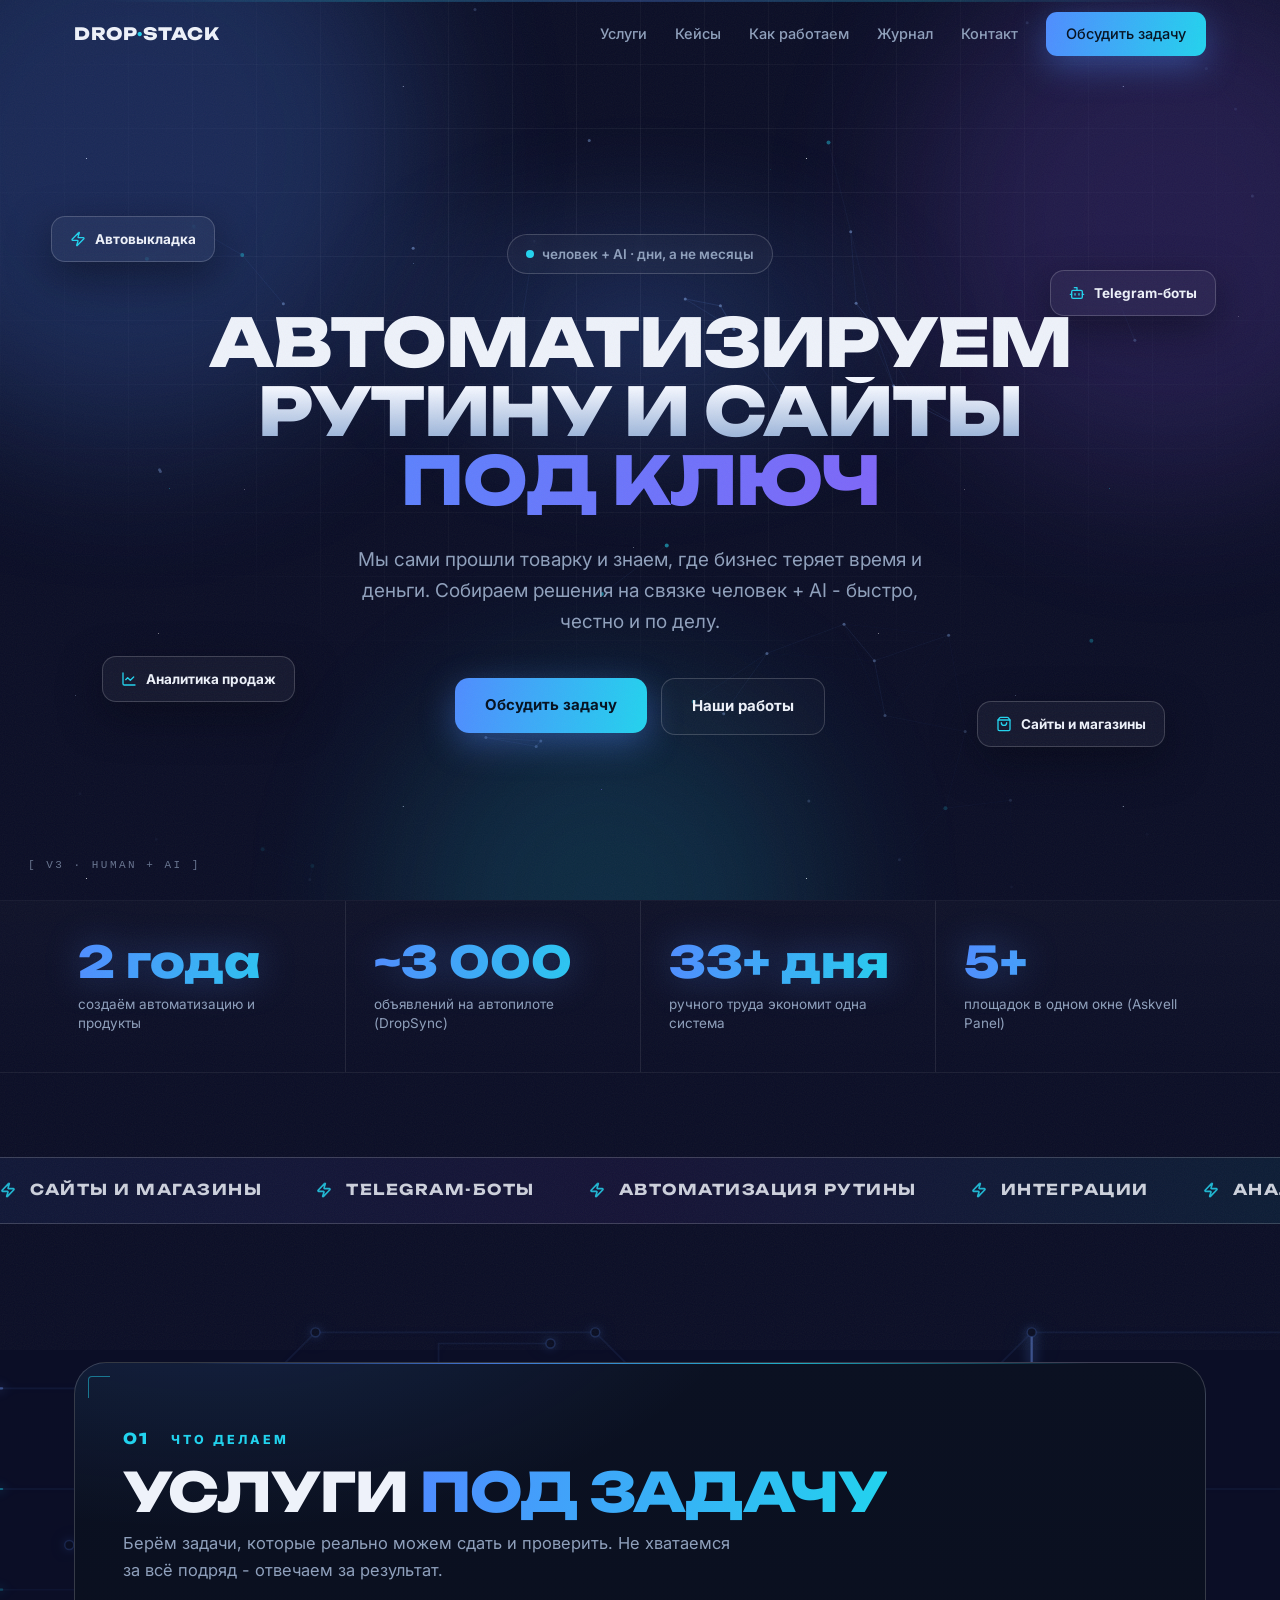
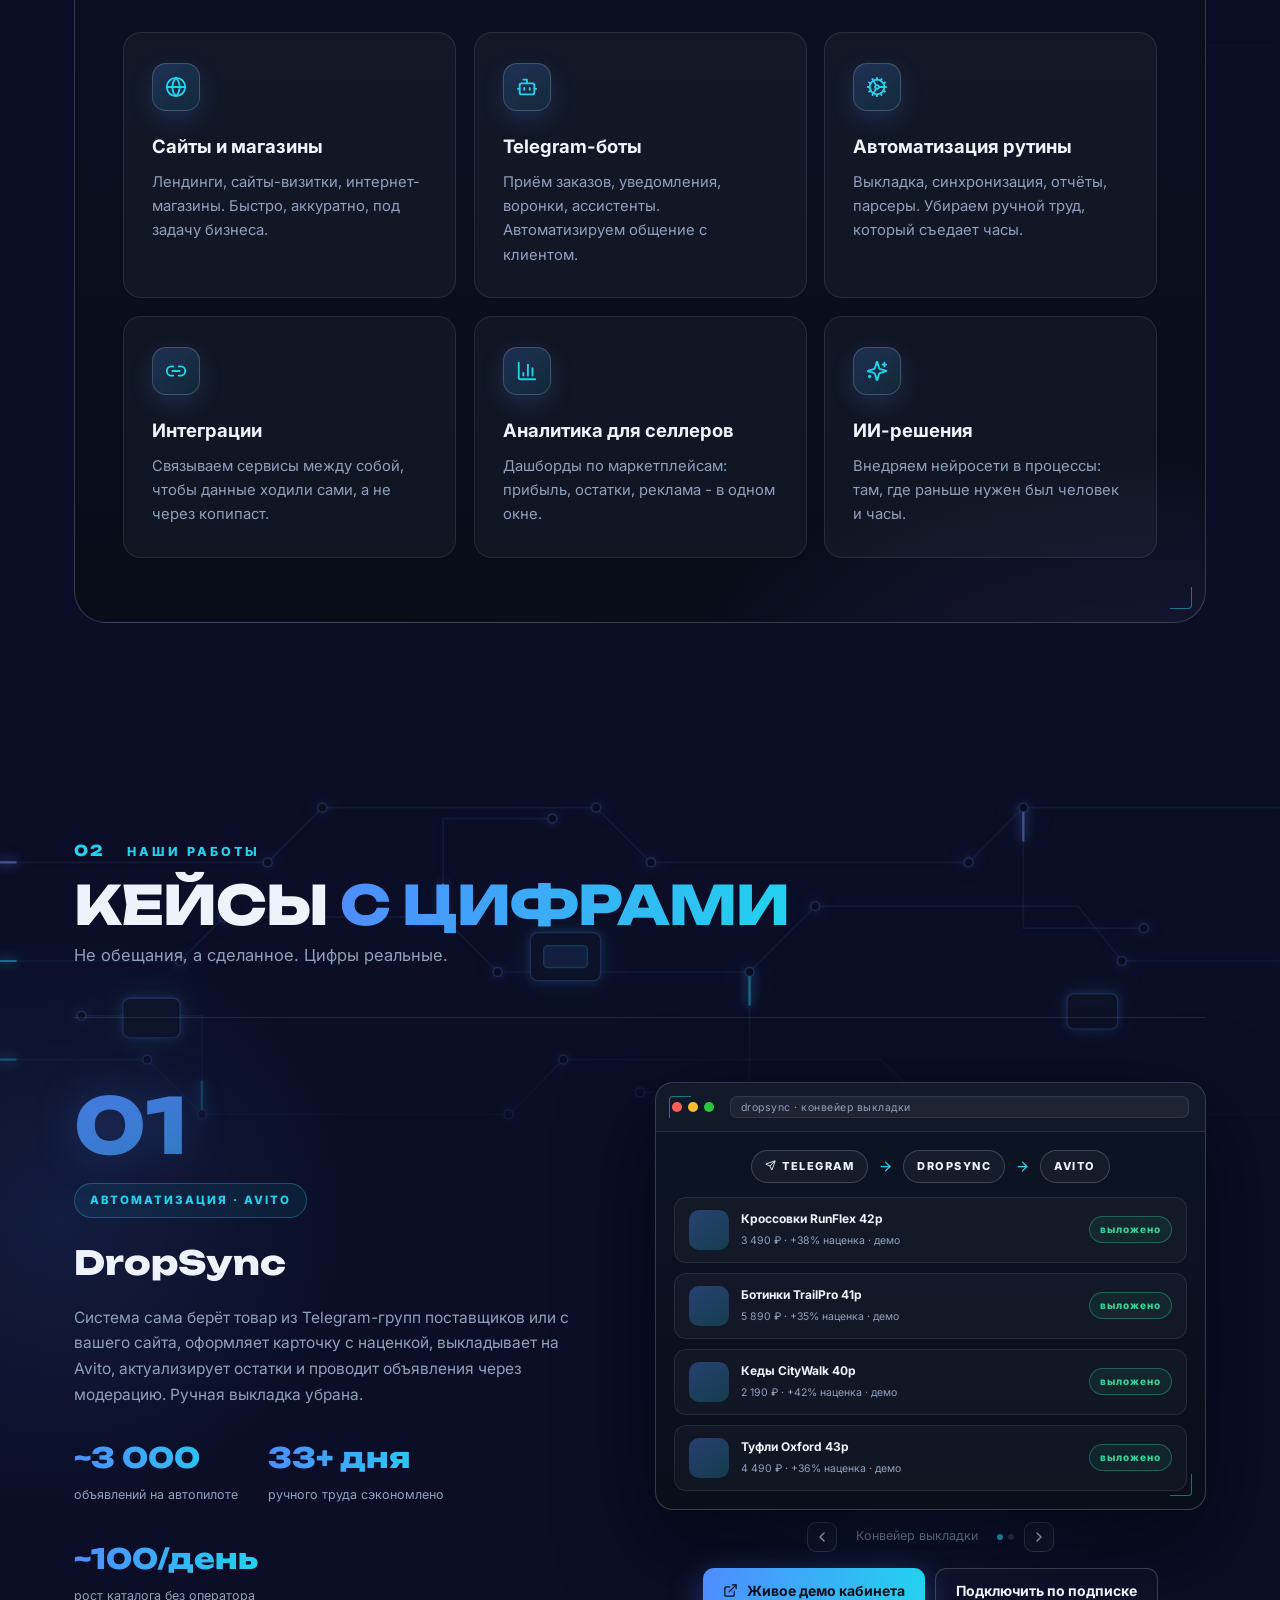
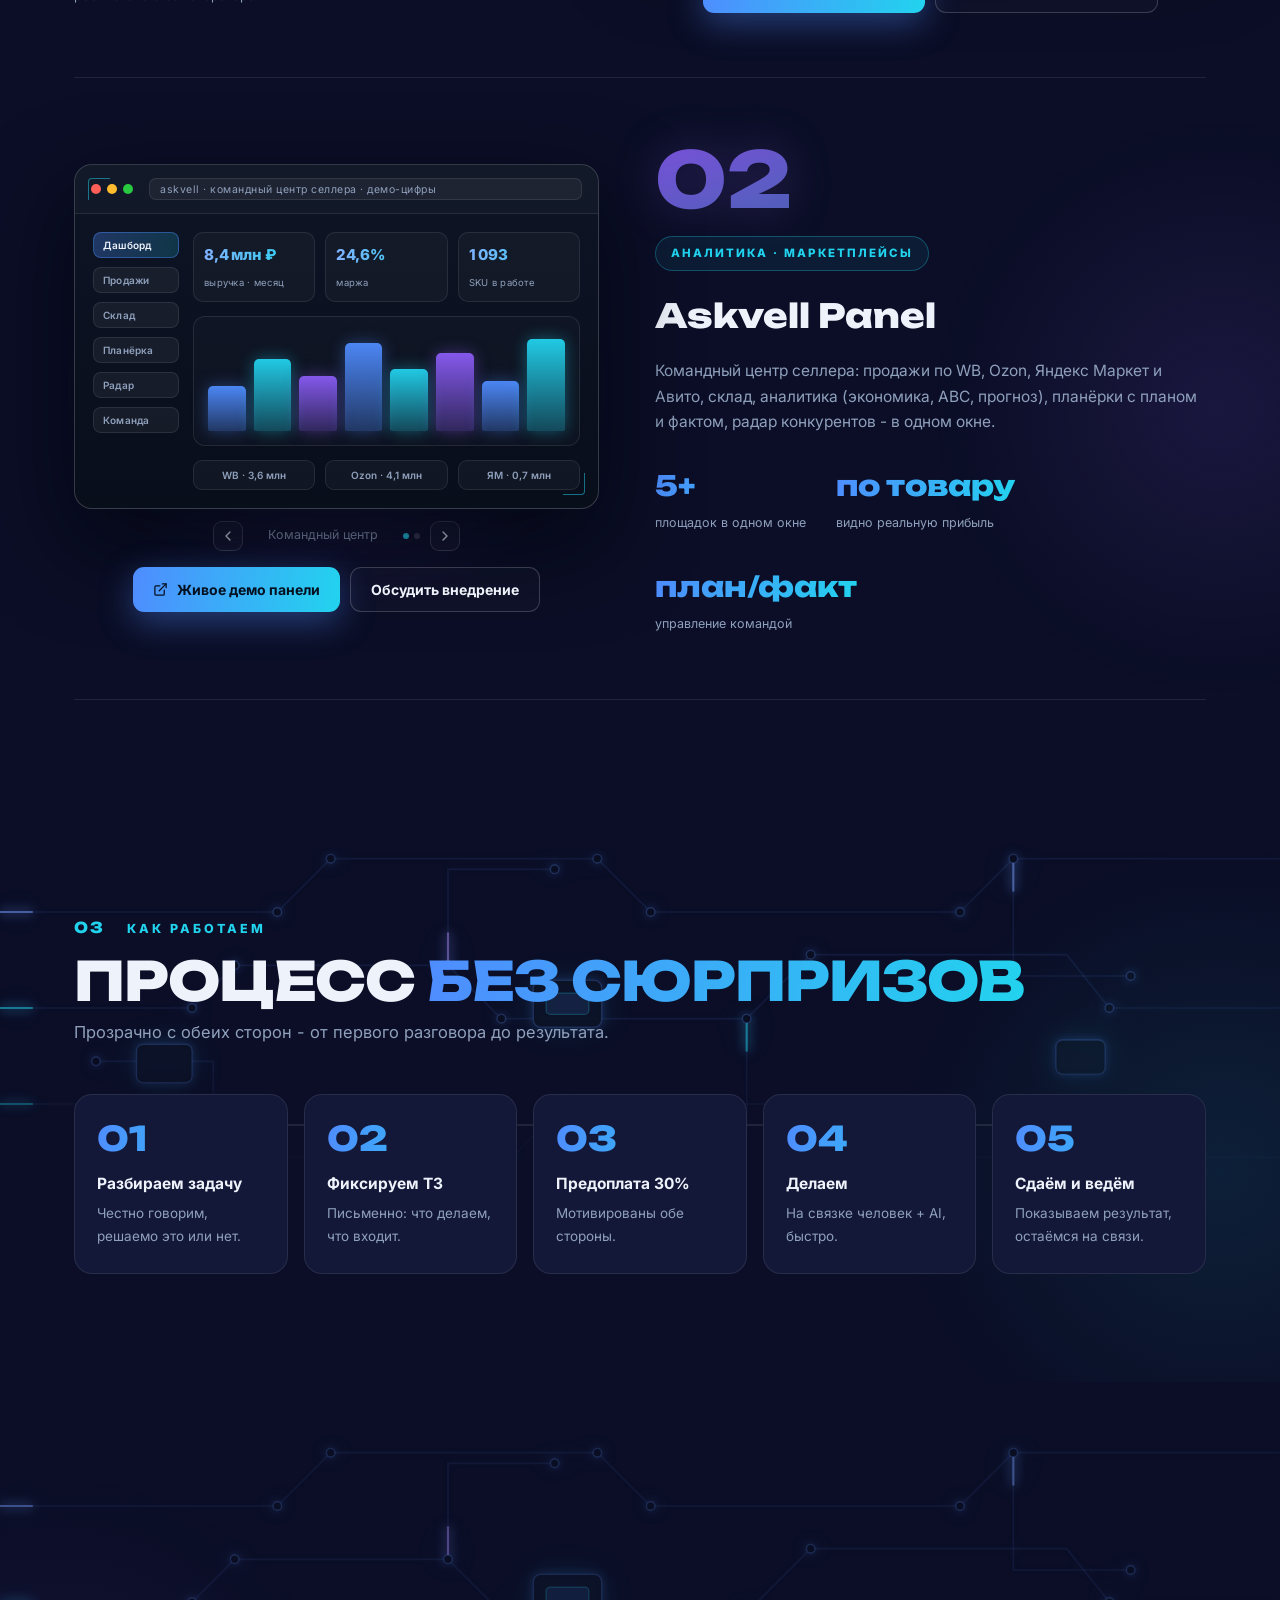
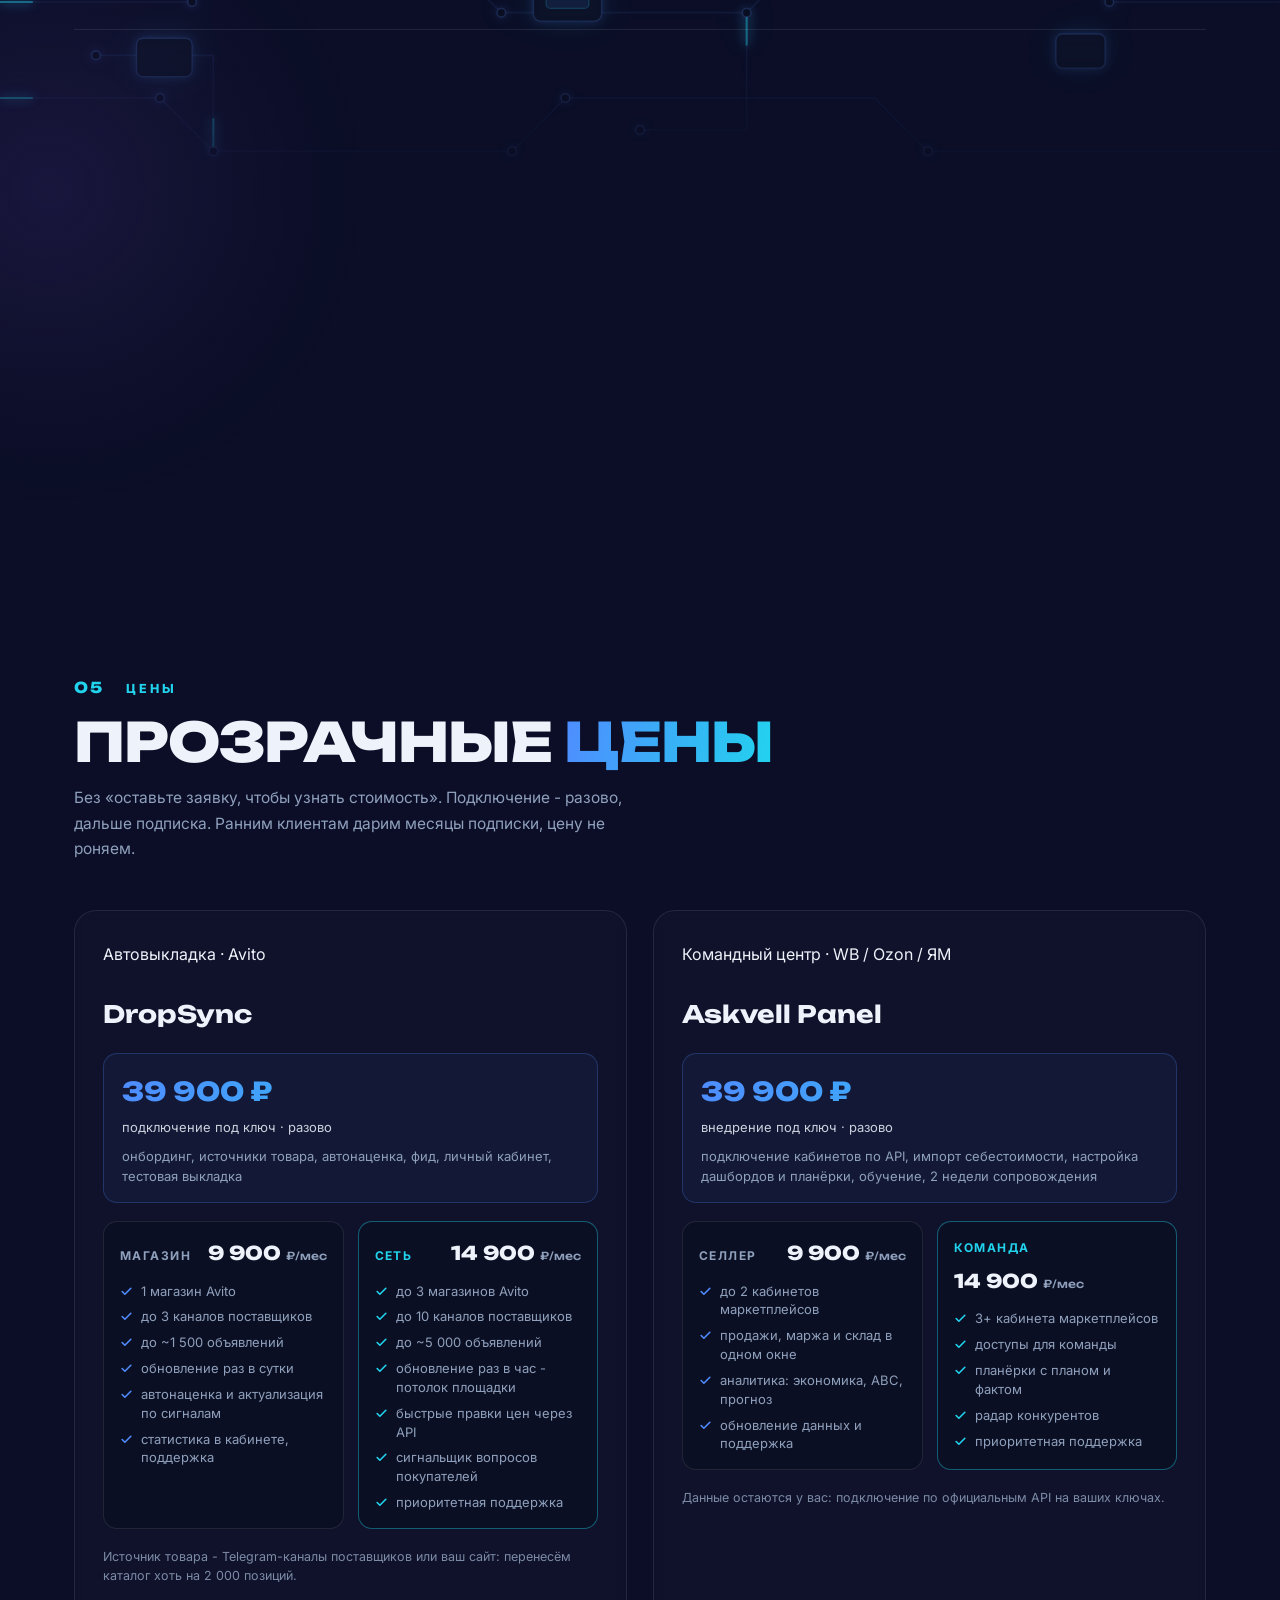
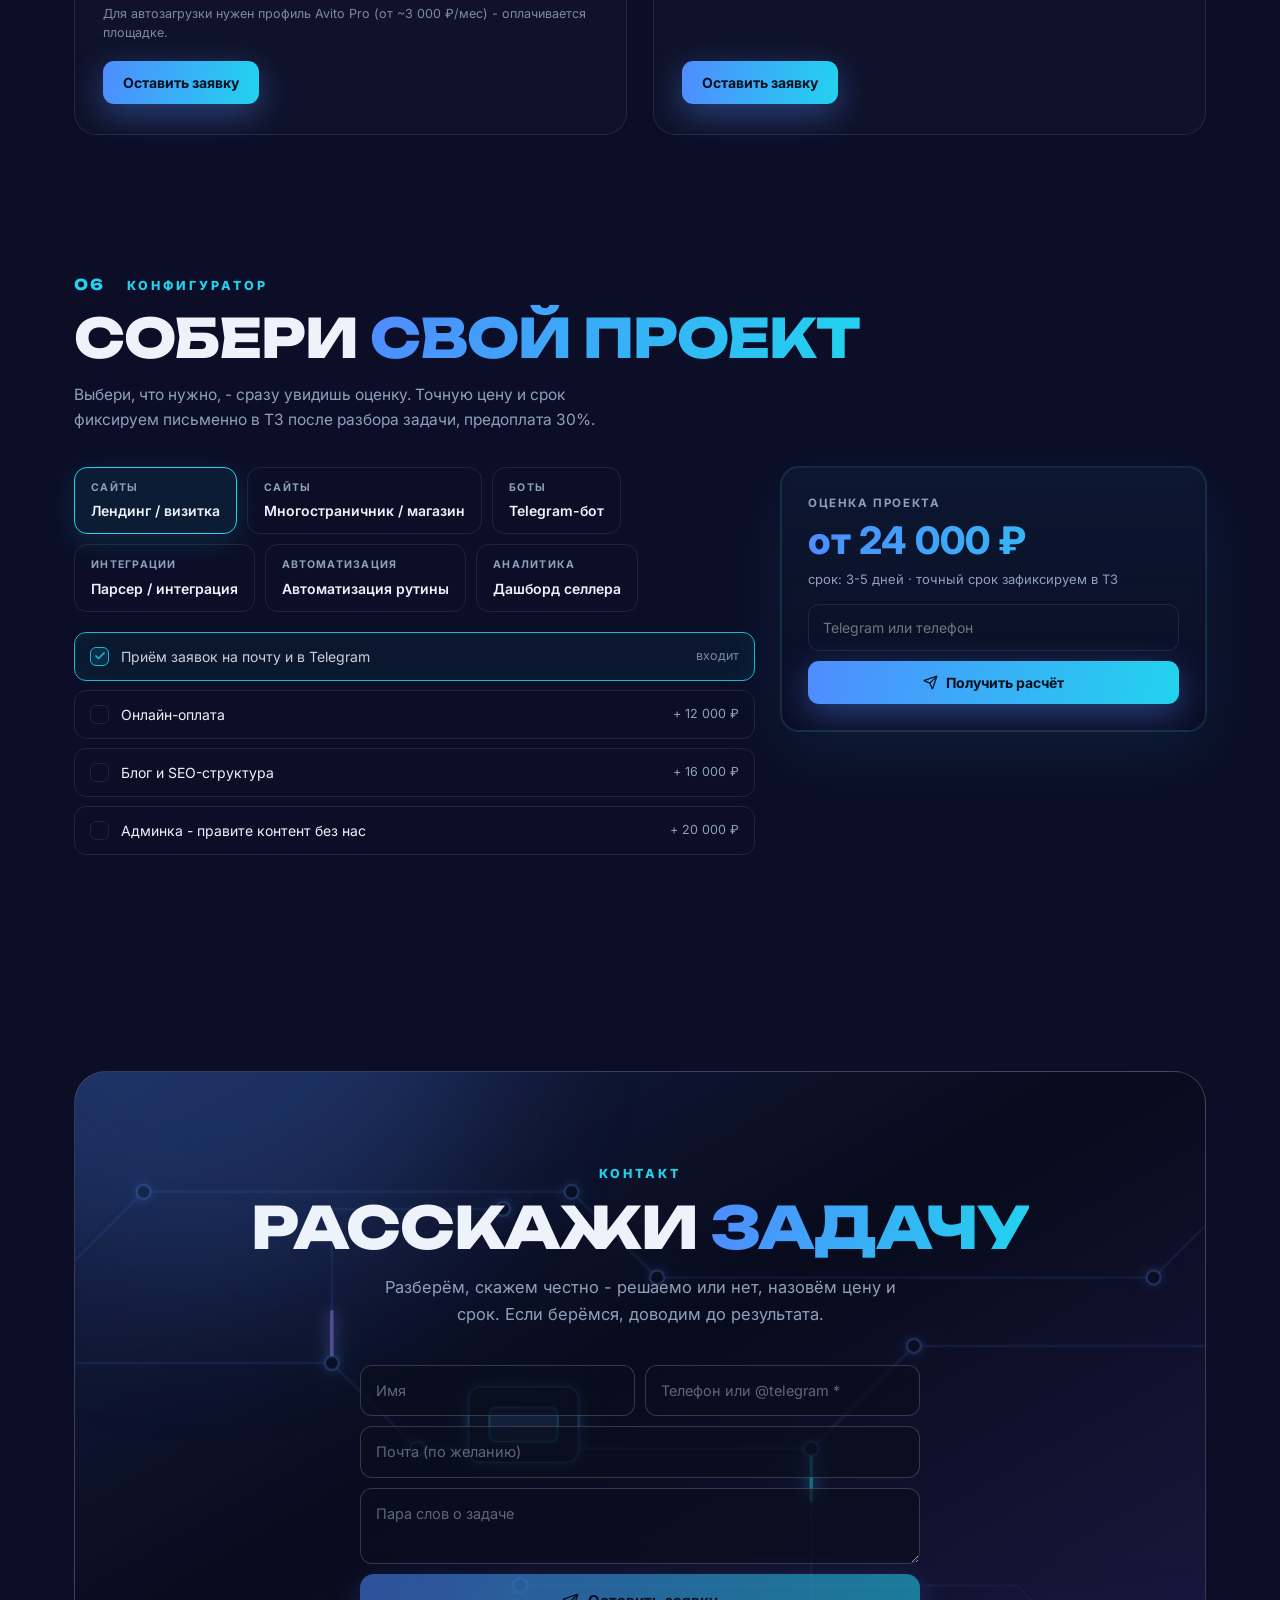
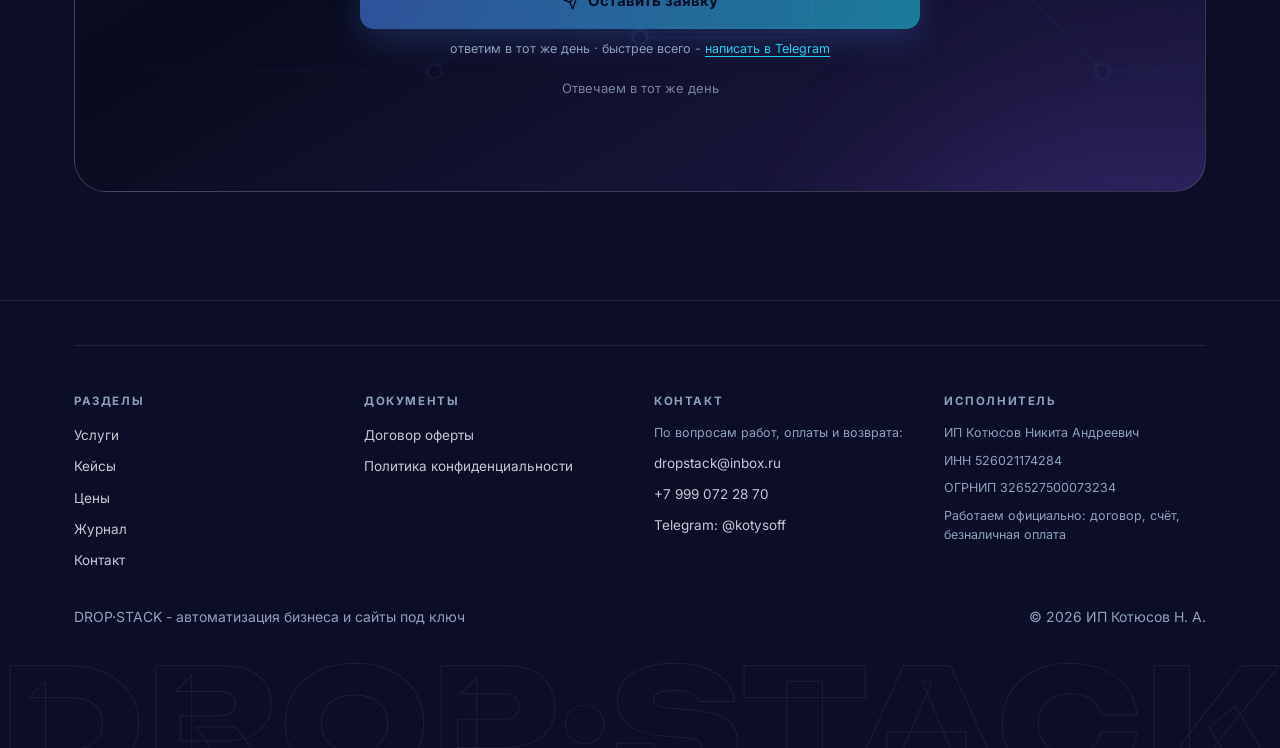
==== commit 30123127: "fix: убрать фон-схему из конфигуратора - мешала читаемости плашек Co-Authored-By: Claude Fable 5 <no" ====
--- a/index.html
+++ b/index.html
@@ -31,11 +31,11 @@
       "contactPoint": { "@type": "ContactPoint", "url": "https://t.me/kotysoff", "contactType": "sales" }
     }
     </script>
-    <script type="module" crossorigin src="/assets/main-DdkVgfYi.js"></script>
+    <script type="module" crossorigin src="/assets/main-_fjGTtwx.js"></script>
     <link rel="modulepreload" crossorigin href="/assets/sendLead-BG8pg8zK.js">
     <link rel="modulepreload" crossorigin href="/assets/cog-Cwjus1XV.js">
     <link rel="modulepreload" crossorigin href="/assets/chart-column-PA4mQ_-_.js">
-    <link rel="stylesheet" crossorigin href="/assets/main-CToZ4TKR.css">
+    <link rel="stylesheet" crossorigin href="/assets/main-CHdaiOK_.css">
   </head>
   <body>
     <div id="root"></div>
--- a/assets/main-CHdaiOK_.css
+++ b/assets/main-CHdaiOK_.css
@@ -0,0 +1 @@
+:root{--bg: #0b0e26;--bg2: #121740;--panel: rgba(255, 255, 255, .035);--panel-solid: #131838;--line: rgba(255, 255, 255, .09);--line-strong: rgba(255, 255, 255, .18);--text: #eef2fa;--muted: #8fa0bc;--accent: #4f8cff;--accent2: #22d3ee;--accent3: #8b5cf6;--grad: linear-gradient(100deg, #4f8cff, #22d3ee);--grad3: linear-gradient(100deg, #4f8cff 0%, #8b5cf6 50%, #22d3ee 100%);--radius: 18px;--max: 1180px;--nav-h: 68px}*{box-sizing:border-box;margin:0;padding:0}html{scroll-behavior:smooth}html,body{overflow-x:clip}body{font-family:Inter,-apple-system,BlinkMacSystemFont,Segoe UI,Roboto,sans-serif;background:var(--bg);color:var(--text);line-height:1.65;-webkit-font-smoothing:antialiased}a{color:inherit;text-decoration:none}button{font:inherit;border:none;background:none;cursor:pointer;color:inherit}::selection{background:#4f8cff59}.wrap{max-width:var(--max);margin:0 auto;padding:0 24px}.display{font-family:Unbounded,Inter,sans-serif;letter-spacing:-.5px}.grad-text{background:var(--grad);-webkit-background-clip:text;background-clip:text;color:transparent}.noise{position:fixed;inset:-50%;width:200%;height:200%;pointer-events:none;z-index:99;opacity:.05;background-image:url("data:image/svg+xml,%3Csvg xmlns='http://www.w3.org/2000/svg' width='240' height='240'%3E%3Cfilter id='n'%3E%3CfeTurbulence type='fractalNoise' baseFrequency='0.9' numOctaves='2'/%3E%3C/filter%3E%3Crect width='100%25' height='100%25' filter='url(%23n)'/%3E%3C/svg%3E")}.circuit-holder{position:absolute;inset:0;pointer-events:none;overflow:hidden}.circuit{position:absolute;inset:0;width:100%;height:100%;pointer-events:none}.circuit .trace{fill:none;stroke:#6094ff29;stroke-width:1.5}.circuit .cpulse{fill:none;stroke:#22d3eee6;stroke-width:2;stroke-linecap:round;stroke-dasharray:30 1500;stroke-dashoffset:0;filter:drop-shadow(0 0 5px rgba(34,211,238,.9));animation:pulseflow 8s linear infinite}.circuit .cp1{animation-duration:10s;animation-delay:-3s;stroke:#78a0ffe6;filter:drop-shadow(0 0 5px rgba(120,160,255,.9))}.circuit .cp2{animation-duration:12s;animation-delay:-6s}.circuit .cp3{animation-duration:9s;animation-delay:-1.5s;stroke:#a78bfad9;filter:drop-shadow(0 0 5px rgba(167,139,250,.85))}@keyframes pulseflow{to{stroke-dashoffset:-1530}}.circuit .chips rect{fill:#0d1322e6;stroke:#6094ff59;stroke-width:1.2}.circuit .chips .chip-core{fill:#4f8cff33;stroke:#22d3ee66}.circuit .pad{fill:#0a0f1e;stroke:#6094ff66;stroke-width:1.3}.circuit-bg-process{inset:0 0 auto;height:400px;opacity:.6;mask-image:linear-gradient(180deg,transparent 0%,#000 14%,#000 58%,transparent 100%);-webkit-mask-image:linear-gradient(180deg,transparent 0%,#000 14%,#000 58%,transparent 100%)}.circuit-bg-cta{opacity:.55;mask-image:linear-gradient(180deg,#000 55%,transparent 95%);-webkit-mask-image:linear-gradient(180deg,#000 55%,transparent 95%)}.circuit-bg-cases{inset:0 0 auto;height:460px;opacity:.52;mask-image:linear-gradient(180deg,transparent 0%,#000 18%,#000 58%,transparent 100%);-webkit-mask-image:linear-gradient(180deg,transparent 0%,#000 18%,#000 58%,transparent 100%)}.circuit-bg-services{inset:0 0 auto;height:470px;opacity:.5;mask-image:linear-gradient(180deg,transparent 0%,#000 16%,#000 54%,transparent 100%);-webkit-mask-image:linear-gradient(180deg,transparent 0%,#000 16%,#000 54%,transparent 100%)}.cta-form{width:100%;max-width:560px;margin:26px auto 0;display:flex;flex-direction:column;gap:10px;position:relative;text-align:left}.cta-form-row{display:flex;gap:10px}.cta-form-row input{flex:1;min-width:0}.cta-form input,.cta-form textarea{width:100%;background:#0a0f1ea6;border:1px solid var(--line-strong);border-radius:12px;padding:13px 15px;color:var(--text);font:inherit;font-size:14.5px;outline:none;transition:border-color .2s;resize:vertical}.cta-form input::placeholder,.cta-form textarea::placeholder{color:#9fb0c98c}.cta-form input:focus,.cta-form textarea:focus{border-color:#4f8cff8c}.cta-form-send{width:100%;justify-content:center}.cta-form-send:disabled{opacity:.55;cursor:not-allowed}.cta-form-alt{font-size:12.5px;color:var(--muted);text-align:center}.cta-form-alt a{color:var(--accent2);text-decoration:underline;text-underline-offset:3px}.cta-form-done{display:flex;flex-direction:column;gap:10px;align-items:center;text-align:center;color:var(--text);font-size:15px;padding:10px 0 2px}.cta-form-done>svg{color:#34d399}@media(max-width:640px){.cta-form-row{flex-direction:column}}.circuit-bg-why{inset:0 0 auto;height:440px;opacity:.5;mask-image:linear-gradient(180deg,transparent 0%,#000 16%,#000 56%,transparent 100%);-webkit-mask-image:linear-gradient(180deg,transparent 0%,#000 16%,#000 56%,transparent 100%)}.sec-glow{position:absolute;pointer-events:none;opacity:.85}.sec-glow.gl-cases-1{width:640px;height:640px;left:-260px;top:10%;background:radial-gradient(circle,rgba(79,140,255,.14) 0%,rgba(79,140,255,.05) 42%,transparent 68%)}.sec-glow.gl-cases-2{width:600px;height:600px;right:-240px;bottom:6%;background:radial-gradient(circle,rgba(139,92,246,.14) 0%,rgba(139,92,246,.05) 42%,transparent 68%)}.sec-glow.gl-process{width:680px;height:680px;right:-280px;top:4%;background:radial-gradient(circle,rgba(34,211,238,.11) 0%,rgba(34,211,238,.04) 42%,transparent 68%)}.sec-glow.gl-why{width:660px;height:660px;left:-280px;bottom:6%;background:radial-gradient(circle,rgba(139,92,246,.13) 0%,rgba(139,92,246,.04) 42%,transparent 68%)}.stars{position:fixed;inset:0;pointer-events:none;z-index:0;background-repeat:repeat;animation:twinkle 7s ease-in-out infinite}.stars.s1{background-image:radial-gradient(1.5px 1.5px at 12% 22%,rgba(255,255,255,.9),transparent 55%),radial-gradient(1px 1px at 34% 68%,rgba(255,255,255,.7),transparent 55%),radial-gradient(1.5px 1.5px at 56% 12%,rgba(210,228,255,.8),transparent 55%),radial-gradient(1px 1px at 72% 44%,rgba(255,255,255,.65),transparent 55%),radial-gradient(1.2px 1.2px at 88% 76%,rgba(226,238,255,.75),transparent 55%),radial-gradient(1px 1px at 22% 88%,rgba(255,255,255,.6),transparent 55%);background-size:720px 720px}.stars.s2{background-image:radial-gradient(1.4px 1.4px at 18% 52%,rgba(34,211,238,.75),transparent 55%),radial-gradient(1px 1px at 44% 28%,rgba(160,200,255,.7),transparent 55%),radial-gradient(1.2px 1.2px at 64% 84%,rgba(139,92,246,.6),transparent 55%),radial-gradient(1px 1px at 82% 18%,rgba(34,211,238,.65),transparent 55%),radial-gradient(1.1px 1.1px at 8% 74%,rgba(190,214,255,.6),transparent 55%);background-size:940px 940px;animation-delay:-3.5s;animation-duration:9s}@keyframes twinkle{0%,to{opacity:.3}50%{opacity:.85}}.comet{position:absolute;top:16%;left:-8%;width:130px;height:2px;border-radius:2px;background:linear-gradient(90deg,transparent,rgba(170,205,255,.95));filter:drop-shadow(0 0 7px rgba(130,185,255,.9));opacity:0;transform:rotate(16deg);animation:comet 15s linear infinite 5s;pointer-events:none;z-index:1}@keyframes comet{0%{opacity:0;transform:translate(0) rotate(16deg)}0.6%{opacity:1}6.5%{opacity:1}7.5%{opacity:0;transform:translate(64vw,19vw) rotate(16deg)}to{opacity:0;transform:translate(64vw,19vw) rotate(16deg)}}.cursor-dot,.cursor-ring{position:fixed;top:0;left:0;border-radius:50%;pointer-events:none;z-index:200}.cursor-dot{width:8px;height:8px;background:#fff;mix-blend-mode:difference}.cursor-ring{width:38px;height:38px;border:1.5px solid rgba(255,255,255,.65);mix-blend-mode:difference}@media(pointer:coarse){.cursor-dot,.cursor-ring{display:none}}.progress{position:fixed;top:0;left:0;right:0;height:2px;background:var(--grad3);transform-origin:0 50%;z-index:100}.nav-outer{position:fixed;top:0;left:0;right:0;z-index:90;transition:background .35s ease,border-color .35s ease,backdrop-filter .35s ease;border-bottom:1px solid transparent}.nav-outer.scrolled{background:#05070fb8;backdrop-filter:blur(16px);-webkit-backdrop-filter:blur(16px);border-bottom-color:var(--line)}.nav{height:var(--nav-h);display:flex;align-items:center;justify-content:space-between;gap:18px}.logo{font-family:Unbounded,sans-serif;font-weight:800;font-size:17px;white-space:nowrap;letter-spacing:.5px}.logo .dot{color:var(--accent2)}.nav-links{display:flex;gap:28px;align-items:center}.nav-links a{color:var(--muted);font-size:14.5px;font-weight:500;transition:color .25s;position:relative}.nav-links a:after{content:"";position:absolute;left:0;bottom:-6px;width:100%;height:2px;background:var(--grad);border-radius:2px;transform:scaleX(0);transform-origin:0 50%;transition:transform .3s ease}.nav-links a:hover{color:var(--text)}.nav-links a:hover:after{transform:scaleX(1)}.nav-links a.btn-primary{color:#04101f}.nav-links a.btn-primary:after{display:none}.btn{display:inline-flex;align-items:center;gap:9px;padding:15px 30px;border-radius:14px;font-weight:700;font-size:15px;transition:transform .25s ease,box-shadow .25s ease,border-color .25s ease;will-change:transform;position:relative}.btn-primary{background:var(--grad);color:#04101f;box-shadow:0 10px 34px #4f8cff66}.btn-primary:hover{box-shadow:0 16px 50px #22d3ee80}.btn-ghost{border:1px solid var(--line-strong);color:var(--text);background:#ffffff05}.btn-ghost:hover{border-color:var(--accent2)}.btn-sm{padding:10px 20px;font-size:14px;border-radius:11px}.burger{display:none;padding:8px;color:var(--text)}.m-menu{display:none;overflow:hidden;border-bottom:1px solid var(--line);background:#05070ff7}.m-menu-inner{display:flex;flex-direction:column;gap:4px;padding:12px 24px 22px}.m-menu a{padding:12px 4px;font-size:16px;font-weight:600;color:var(--muted);border-bottom:1px solid rgba(255,255,255,.05)}.m-menu a:last-child{border-bottom:none}.hero{position:relative;min-height:100svh;display:flex;flex-direction:column;justify-content:center;padding:calc(var(--nav-h) + 40px) 0 40px;overflow:hidden}.hero-bg{position:absolute;inset:0;pointer-events:none}.grid-pattern{position:absolute;inset:0;background-image:linear-gradient(rgba(255,255,255,.05) 1px,transparent 1px),linear-gradient(90deg,rgba(255,255,255,.05) 1px,transparent 1px);background-size:64px 64px;mask-image:radial-gradient(ellipse 80% 70% at 50% 30%,#000 20%,transparent 75%);-webkit-mask-image:radial-gradient(ellipse 80% 70% at 50% 30%,#000 20%,transparent 75%)}.aurora{position:absolute;border-radius:50%;filter:blur(80px);opacity:.6;will-change:transform;animation:drift 24s ease-in-out infinite alternate}.aurora-1{width:580px;height:580px;left:-160px;top:-140px;background:#4f8cff61}.aurora-2{width:520px;height:520px;right:-150px;top:-40px;background:#8b5cf64d;animation-delay:-9s;animation-duration:28s}.aurora-3{width:440px;height:440px;left:30%;bottom:-220px;background:#22d3ee3d;animation-delay:-16s;animation-duration:32s}.hero-beam{position:absolute;left:50%;top:8%;width:900px;height:520px;transform:translate(-50%);background:radial-gradient(ellipse 50% 50% at 50% 50%,rgba(79,140,255,.22),transparent 70%);filter:blur(30px)}@keyframes drift{0%{transform:translateZ(0) scale(1)}50%{transform:translate3d(70px,50px,0) scale(1.1)}to{transform:translate3d(-50px,80px,0) scale(.94)}}.neural{position:absolute;inset:0;width:100%;height:100%;opacity:.6;mask-image:radial-gradient(ellipse 85% 80% at 50% 45%,#000 30%,transparent 80%);-webkit-mask-image:radial-gradient(ellipse 85% 80% at 50% 45%,#000 30%,transparent 80%)}.scanline{position:absolute;left:0;right:0;top:0;height:2px;background:linear-gradient(90deg,transparent 8%,rgba(34,211,238,.45),rgba(79,140,255,.55),rgba(34,211,238,.45),transparent 92%);opacity:.5;animation:scan 9s linear infinite;pointer-events:none;z-index:2}@keyframes scan{0%{transform:translateY(-4px)}to{transform:translateY(105svh)}}.hero-tag{position:absolute;left:28px;bottom:26px;font-family:ui-monospace,SF Mono,Cascadia Mono,Menlo,monospace;font-size:11px;letter-spacing:2.5px;text-transform:uppercase;color:#8fa0bcb3;z-index:2}@media(max-width:760px){.hero-tag{display:none}}.hud-c{position:absolute;width:22px;height:22px;border:1.5px solid rgba(34,211,238,.5);pointer-events:none;z-index:3}.hud-c.tl{top:13px;left:13px;border-right:0;border-bottom:0;border-radius:4px 0 0}.hud-c.br{bottom:13px;right:13px;border-left:0;border-top:0;border-radius:0 0 4px}.glitch{position:relative}.glitch .gl{position:absolute;inset:0;opacity:0;pointer-events:none}.glitch .gl.a{animation:glitchA 7s infinite 3s}.glitch .gl.b{animation:glitchB 7s infinite 3s}@keyframes glitchA{0%,92%,97%,to{opacity:0;transform:none;clip-path:inset(0 0 0 0)}93%{opacity:.9;transform:translate(-7px,2px);clip-path:inset(8% 0 58% 0)}95%{opacity:.9;transform:translate(5px,-2px);clip-path:inset(62% 0 6% 0)}}@keyframes glitchB{0%,92.5%,96.5%,to{opacity:0;transform:none;clip-path:inset(0 0 0 0);filter:none}93.5%{opacity:.8;transform:translate(6px,1px);clip-path:inset(38% 0 34% 0);filter:hue-rotate(45deg)}95.5%{opacity:.8;transform:translate(-4px,-1px);clip-path:inset(74% 0 2% 0);filter:hue-rotate(-30deg)}}.hero-inner{position:relative;text-align:center}.hero-badge{display:inline-flex;align-items:center;gap:8px;padding:8px 18px;border-radius:999px;border:1px solid var(--line-strong);background:#ffffff08;color:var(--muted);font-size:13.5px;font-weight:600;margin-bottom:34px;backdrop-filter:blur(6px);-webkit-backdrop-filter:blur(6px)}.hero-badge .pulse-dot{width:8px;height:8px;border-radius:50%;background:var(--accent2);box-shadow:0 0 #22d3ee99;animation:pulse 2.2s infinite}@keyframes pulse{0%{box-shadow:0 0 #22d3ee8c}70%{box-shadow:0 0 0 9px #22d3ee00}to{box-shadow:0 0 #22d3ee00}}.hero h1{font-weight:800;text-transform:uppercase;line-height:1.04;letter-spacing:-1px;font-size:clamp(30px,5.2vw,74px)}.h1-line{display:block;white-space:nowrap}.h1-outline{background:linear-gradient(180deg,#f4f7ff 15%,#93aed6 95%);-webkit-background-clip:text;background-clip:text;color:transparent}.h1-grad{background:var(--grad3);background-size:200% auto;-webkit-background-clip:text;background-clip:text;color:transparent;animation:shimmer 7s ease-in-out infinite}@keyframes shimmer{0%,to{background-position:0% 50%}50%{background-position:100% 50%}}.hero-sub{color:var(--muted);font-size:clamp(16px,2vw,19px);max-width:600px;margin:28px auto 0}.hero-btns{margin-top:40px;display:flex;gap:14px;justify-content:center;flex-wrap:wrap}.chip{position:absolute;display:flex;align-items:center;gap:9px;padding:11px 18px;border-radius:14px;border:1px solid var(--line-strong);background:#ffffff0b;backdrop-filter:blur(10px);-webkit-backdrop-filter:blur(10px);font-size:13.5px;font-weight:700;color:var(--text);box-shadow:0 14px 40px #03061080;will-change:transform;white-space:nowrap}.chip svg{color:var(--accent2)}.chip-float{animation:float 7s ease-in-out infinite}.chip-float.f2{animation-delay:-2.4s;animation-duration:8s}.chip-float.f3{animation-delay:-4.2s;animation-duration:9s}.chip-float.f4{animation-delay:-1.2s;animation-duration:7.5s}@keyframes float{0%,to{transform:translateY(0)}50%{transform:translateY(-14px)}}.chip-1{left:4%;top:24%}.chip-2{right:5%;top:30%}.chip-3{left:8%;bottom:22%}.chip-4{right:9%;bottom:17%}.stats-band{border-top:1px solid rgba(255,255,255,.05);border-bottom:1px solid rgba(255,255,255,.05);background:linear-gradient(180deg,rgba(255,255,255,.015),transparent)}.stats-band-inner{display:grid;grid-template-columns:repeat(4,1fr)}.stat{padding:38px 28px;border-left:1px solid var(--line);text-align:left}.stat:first-child{border-left:none}.stat .n{font-family:Unbounded,sans-serif;font-size:clamp(30px,3.4vw,46px);font-weight:800;background:var(--grad);-webkit-background-clip:text;background-clip:text;color:transparent;white-space:nowrap;line-height:1.1;filter:drop-shadow(0 0 18px rgba(79,140,255,.35))}.stat .l{font-size:13.5px;color:var(--muted);margin-top:8px;line-height:1.45}.marquee-wrap{overflow:clip;padding:30px 0;margin:54px 0 0;position:relative}.marquee-tilt{transform:none}.marquee{border-top:1px solid var(--line-strong);border-bottom:1px solid var(--line-strong);padding:20px 0;overflow:hidden;background:linear-gradient(90deg,#4f8cff14,#8b5cf614,#22d3ee14);position:relative}.marquee-track{display:flex;gap:54px;width:max-content;animation:marquee 28s linear infinite}@keyframes marquee{0%{transform:translate(0)}to{transform:translate(-50%)}}.marquee-item{display:flex;align-items:center;gap:14px;color:var(--text);font-family:Unbounded,sans-serif;font-weight:700;font-size:15px;letter-spacing:1.5px;text-transform:uppercase;white-space:nowrap;opacity:.85}.marquee-item svg{color:var(--accent2)}section{padding:108px 0;position:relative;overflow:clip}.sec-head{display:flex;align-items:baseline;gap:22px;margin-bottom:12px}.sec-num{font-family:Unbounded,sans-serif;font-size:15px;font-weight:800;color:var(--accent2);letter-spacing:2px}.eyebrow{color:var(--accent2);font-weight:800;font-size:12.5px;letter-spacing:3px;text-transform:uppercase}h2.sec-title{font-size:clamp(30px,4.4vw,54px);font-weight:800;margin:10px 0 8px;letter-spacing:-1px;text-transform:uppercase;line-height:1.08}.sec-title .accent{background:var(--grad);-webkit-background-clip:text;background-clip:text;color:transparent}.lead{color:var(--muted);max-width:620px;margin-bottom:48px;font-size:16.5px}.grid{display:grid;gap:18px}.g3{grid-template-columns:repeat(3,1fr)}.panel-section{position:relative;border-radius:32px;border:1px solid var(--line-strong);background:radial-gradient(900px 420px at 12% -10%,rgba(79,140,255,.16),transparent 60%),radial-gradient(800px 420px at 95% 110%,rgba(139,92,246,.14),transparent 60%),linear-gradient(180deg,#0b1122,#080d1a);padding:64px 48px;overflow:hidden}.panel-section:before{content:"";position:absolute;top:0;left:10%;right:10%;height:1px;background:linear-gradient(90deg,transparent,rgba(79,140,255,.8),rgba(34,211,238,.8),transparent)}.card{position:relative;background:#ffffff09;border:1px solid var(--line);border-radius:var(--radius);padding:30px 28px;transition:transform .3s ease,border-color .3s ease,box-shadow .3s ease,background .3s ease;will-change:transform;overflow:hidden}.card:before{content:"";position:absolute;inset:0;background:radial-gradient(420px 200px at 50% -60px,rgba(79,140,255,.18),transparent 70%);opacity:0;transition:opacity .35s ease;pointer-events:none}.card:hover{transform:translateY(-7px);border-color:#4f8cff80;box-shadow:0 22px 54px #03071299;background:#ffffff0d}.card:hover:before{opacity:1}.card h3{font-size:18.5px;font-weight:700;margin-bottom:8px}.card p{color:var(--muted);font-size:14.8px}.card .ic{width:48px;height:48px;border-radius:14px;display:flex;align-items:center;justify-content:center;margin-bottom:20px;border:1px solid var(--line-strong);background:linear-gradient(145deg,#4f8cff38,#22d3ee1a);color:var(--accent2);box-shadow:0 8px 22px #4f8cff2e}.card .go{position:absolute;top:26px;right:24px;color:var(--accent2);opacity:0;transform:translate(-6px,6px);transition:opacity .3s ease,transform .3s ease}.card:hover .go{opacity:1;transform:translate(0)}.case-row{display:grid;grid-template-columns:1fr 1.05fr;gap:56px;align-items:center;padding:64px 0;border-top:1px solid var(--line)}.case-row:last-child{border-bottom:1px solid var(--line)}.case-row.rev .case-text{order:2}.case-row.rev .case-visual{order:1}.case-num{font-family:Unbounded,sans-serif;font-size:clamp(52px,6vw,86px);font-weight:800;line-height:1;background:linear-gradient(160deg,#4f8cffd9,#22d3ee80);-webkit-background-clip:text;background-clip:text;color:transparent;filter:drop-shadow(0 0 22px rgba(79,140,255,.3));margin-bottom:18px}.case-row.rev .case-num{background:linear-gradient(160deg,#8b5cf6d9,#22d3ee80);-webkit-background-clip:text;background-clip:text;filter:drop-shadow(0 0 22px rgba(139,92,246,.3))}.case-text .tag{display:inline-block;font-size:11.5px;font-weight:800;color:var(--accent2);letter-spacing:2px;text-transform:uppercase;padding:7px 15px;border:1px solid rgba(34,211,238,.3);border-radius:999px;background:#22d3ee12;margin-bottom:18px}.case-text h3{font-family:Unbounded,sans-serif;font-size:clamp(24px,2.6vw,34px);font-weight:800;margin-bottom:14px}.case-text>p{color:var(--muted);font-size:15.5px;margin-bottom:28px}.metrics{display:flex;gap:30px;flex-wrap:wrap}.metric .n{font-family:Unbounded,sans-serif;font-size:clamp(20px,2.2vw,28px);font-weight:800;white-space:nowrap}.metric .l{font-size:12.5px;color:var(--muted);margin-top:4px}.case-visual{position:relative}.case-glow{position:absolute;inset:-12%;background:radial-gradient(ellipse 60% 55% at 50% 50%,rgba(79,140,255,.22),transparent 70%);filter:blur(30px);pointer-events:none}.case-row.rev .case-glow{background:radial-gradient(ellipse 60% 55% at 50% 50%,rgba(139,92,246,.22),transparent 70%)}.mock{position:relative;border-radius:18px;border:1px solid var(--line-strong);background:linear-gradient(180deg,#0d1424,#090e1b);box-shadow:0 34px 90px #02050ebf;overflow:hidden}.mock-bar{display:flex;align-items:center;gap:8px;padding:13px 16px;border-bottom:1px solid var(--line);background:#ffffff05}.mock-bar .dots{display:flex;gap:6px}.mock-bar .dots span{width:10px;height:10px;border-radius:50%;background:#ffffff24}.mock-bar .dots span:nth-child(1){background:#ff5f57}.mock-bar .dots span:nth-child(2){background:#febc2e}.mock-bar .dots span:nth-child(3){background:#28c840}.mock-bar .addr{flex:1;margin-left:8px;height:22px;border-radius:7px;background:#ffffff0d;border:1px solid var(--line);display:flex;align-items:center;padding:0 10px;font-size:10.5px;color:var(--muted);letter-spacing:.5px}.mock-body{padding:18px}.feed{display:flex;flex-direction:column;gap:10px;overflow:hidden;max-height:320px}.feed-item{display:flex;align-items:center;gap:12px;padding:12px 14px;border-radius:12px;border:1px solid var(--line);background:#ffffff08}.feed-item .thumb{width:40px;height:40px;border-radius:10px;flex-shrink:0;background:linear-gradient(145deg,#4f8cff59,#22d3ee33)}.feed-item .lines{flex:1;display:flex;flex-direction:column;gap:7px}.feed-item .l1{height:8px;border-radius:4px;background:#ffffff29;width:62%}.feed-item .l2{height:7px;border-radius:4px;background:#ffffff14;width:40%}.feed-item .ok{font-size:10px;font-weight:800;letter-spacing:1px;color:#34d399;border:1px solid rgba(52,211,153,.35);background:#34d39914;border-radius:999px;padding:4px 10px;white-space:nowrap}.feed-flow{display:flex;align-items:center;justify-content:center;gap:10px;margin-bottom:14px;font-size:11px;font-weight:800;letter-spacing:1.5px;text-transform:uppercase;color:var(--muted)}.feed-flow .node{padding:6px 13px;border-radius:999px;border:1px solid var(--line-strong);background:#ffffff0a;color:var(--text)}.feed-flow .arrow{color:var(--accent2);display:flex}.dash{display:grid;grid-template-columns:86px 1fr;gap:14px}.dash-side{display:flex;flex-direction:column;gap:9px}.dash-side .item{height:26px;border-radius:8px;background:#ffffff0d;border:1px solid var(--line);display:flex;align-items:center;padding:0 9px;font-size:10px;font-weight:600;letter-spacing:.02em;color:var(--muted);white-space:nowrap}.dash-side .item.active{background:linear-gradient(100deg,#4f8cff4d,#22d3ee2e);border-color:#4f8cff66;color:var(--text)}.dash-main{display:flex;flex-direction:column;gap:14px}.dash-kpis{display:grid;grid-template-columns:repeat(3,1fr);gap:10px}.dash-kpi{border-radius:10px;border:1px solid var(--line);background:#ffffff08;padding:10px;display:flex;flex-direction:column;gap:7px}.dash-kpi .k1{font-size:15px;font-weight:800;letter-spacing:-.01em;color:var(--text);background:linear-gradient(90deg,#7fb2ff,#22d3ee);-webkit-background-clip:text;background-clip:text;-webkit-text-fill-color:transparent;white-space:nowrap}.dash-kpi .k2{font-size:9.5px;color:var(--muted);letter-spacing:.03em;white-space:nowrap}.dash-chart{border-radius:12px;border:1px solid var(--line);background:#ffffff05;padding:14px;display:flex;align-items:flex-end;gap:8px;height:130px}.dash-chart .bar{flex:1;border-radius:5px 5px 2px 2px;background:linear-gradient(180deg,#4f8cfff2,#4f8cff4d);transform-origin:bottom;box-shadow:0 0 16px #4f8cff61}.dash-chart .bar.c2{background:linear-gradient(180deg,#22d3eef2,#22d3ee47);box-shadow:0 0 16px #22d3ee61}.dash-chart .bar.c3{background:linear-gradient(180deg,#8b5cf6f2,#8b5cf647);box-shadow:0 0 16px #8b5cf666}.dash-row{display:flex;gap:10px}.dash-row .cell{flex:1;height:30px;border-radius:9px;border:1px solid var(--line);background:#ffffff09;display:flex;align-items:center;justify-content:center;font-size:10px;font-weight:600;color:var(--muted);white-space:nowrap}.mc-controls{display:flex;align-items:center;gap:10px;margin-top:12px;justify-content:center}.mc-controls button{width:30px;height:30px;border-radius:9px;border:1px solid var(--line-strong);background:#ffffff08;color:var(--text);display:flex;align-items:center;justify-content:center;transition:border-color .2s,background .2s}.mc-controls button:hover{border-color:var(--accent2);background:#22d3ee14}.mc-title{font-size:12.5px;color:var(--muted);min-width:140px;text-align:center}.mc-dots{display:flex;gap:5px}.mc-dots i{width:6px;height:6px;border-radius:50%;background:#ffffff2e}.mc-dots i.on{background:var(--accent2)}.case-actions{display:flex;gap:10px;margin-top:16px;justify-content:center;flex-wrap:wrap}.ch-bar-mock{height:9px;border-radius:5px;background:#ffffff12;overflow:hidden}.ch-bar-mock i{display:block;height:100%;border-radius:5px;background:var(--grad)}.mock-t1{font-size:12px;font-weight:700;color:var(--text);line-height:1.3}.mock-t2{font-size:10.5px;color:var(--muted);line-height:1.3}.mock-caption{font-size:10.5px;color:var(--muted);text-align:center;margin-top:10px}.mock-pf{display:flex;justify-content:space-between;font-size:11.5px;margin-bottom:4px}.mock-pf b{font-weight:700}.steps{position:relative;display:grid;grid-template-columns:repeat(5,1fr);gap:16px}.steps-line{position:absolute;top:30px;left:4%;right:4%;height:2px;background:var(--line);z-index:0}.steps-line-fill{height:100%;background:var(--grad3);transform-origin:0 50%}.step{position:relative;z-index:1;background:var(--panel-solid);border:1px solid var(--line);border-radius:var(--radius);padding:26px 22px;transition:border-color .3s ease,transform .3s ease}.step:hover{border-color:#4f8cff80;transform:translateY(-5px)}.step .num{font-family:Unbounded,sans-serif;font-size:34px;font-weight:800;line-height:1;background:var(--grad);-webkit-background-clip:text;background-clip:text;color:transparent;margin-bottom:16px}.step h4{font-size:15.5px;font-weight:700;margin-bottom:6px}.step p{color:var(--muted);font-size:13.5px}.why-rows{border-top:1px solid var(--line);margin-top:44px}.why-row{display:grid;grid-template-columns:120px 1fr 1.4fr;gap:28px;align-items:baseline;padding:34px 0;border-bottom:1px solid var(--line);transition:background .3s ease}.why-row:hover{background:#ffffff04}.why-row .idx{font-family:Unbounded,sans-serif;font-size:30px;font-weight:800;background:linear-gradient(160deg,#22d3eee6,#4f8cff8c);-webkit-background-clip:text;background-clip:text;color:transparent}.why-row h3{font-family:Unbounded,sans-serif;font-size:clamp(17px,1.8vw,22px);font-weight:800;text-transform:uppercase;letter-spacing:.5px}.why-row p{color:var(--muted);font-size:15.5px}.cta-box{position:relative;border:1px solid var(--line-strong);border-radius:32px;padding:92px 32px;text-align:center;overflow:hidden;background:linear-gradient(150deg,#4f8cff24,#05070f66 45%,#8b5cf629)}.cta-box .aurora{opacity:.5}.cta-inner{position:relative;z-index:1}.cta-box h2{font-size:clamp(32px,5vw,58px);font-weight:800;margin:12px 0 16px;letter-spacing:-1px;text-transform:uppercase;line-height:1.06}.cta-box p{color:var(--muted);max-width:540px;margin:0 auto 36px;font-size:16.5px}.cta-note{margin-top:18px;font-size:13px;color:var(--muted);opacity:.8}footer{position:relative;border-top:1px solid var(--line);padding:44px 0 120px;color:var(--muted);font-size:14px;overflow:hidden}.footer-inner{display:flex;align-items:center;justify-content:space-between;gap:16px;flex-wrap:wrap;position:relative;z-index:1}footer a{color:var(--accent2)}footer a:hover{text-decoration:underline}.footer-mark{position:absolute;left:50%;bottom:-.34em;transform:translate(-50%);font-family:Unbounded,sans-serif;font-weight:800;font-size:clamp(70px,12vw,180px);letter-spacing:2px;white-space:nowrap;color:transparent;-webkit-text-stroke:1px rgba(255,255,255,.07);pointer-events:none;line-height:1}@media(max-width:1100px){.chip-1{left:1%}.chip-2{right:1%}.chip-3{left:2%}.chip-4{right:2%}}@media(max-width:960px){.g3,.steps{grid-template-columns:repeat(2,1fr)}.steps-line{display:none}.stats-band-inner{grid-template-columns:repeat(2,1fr)}.stat{border-left:none;border-top:1px solid var(--line)}.stat:nth-child(1),.stat:nth-child(2){border-top:none}.stat:nth-child(2n){border-left:1px solid var(--line)}.chip{display:none}.case-row{grid-template-columns:1fr;gap:34px;padding:48px 0}.case-row.rev .case-text{order:1}.case-row.rev .case-visual{order:2}.panel-section{padding:44px 28px}.why-row{grid-template-columns:64px 1fr}.why-row p{grid-column:2}}@media(max-width:760px){.nav-links{display:none}.burger,.m-menu{display:block}section{padding:72px 0}.marquee-wrap{margin-top:36px;padding:22px 0}}@media(max-width:560px){.g3,.steps{grid-template-columns:1fr}.stats-band-inner{grid-template-columns:1fr 1fr}.stat{padding:24px 18px}.hero h1{font-size:clamp(19px,6.2vw,34px);letter-spacing:0}.feed-flow{flex-wrap:wrap}.hero-btns .btn{width:100%;justify-content:center}.panel-section{padding:36px 20px;border-radius:24px}.metrics{gap:20px}.why-row{grid-template-columns:1fr;gap:8px;padding:26px 0}.why-row p{grid-column:1}.dash{grid-template-columns:64px 1fr}.footer-mark{font-size:64px}}@media(prefers-reduced-motion:reduce){html{scroll-behavior:auto}.aurora,.marquee-track,.hero-badge .pulse-dot,.chip-float,.scanline,.glitch .gl,.stars,.comet,.h1-grad,.circuit .cpulse{animation:none}*{transition-duration:.01ms!important}}#pricing{position:relative;padding:110px 0 30px}.price-sub{color:var(--muted);max-width:560px;margin:14px 0 0;font-size:15.5px}.price-grid{display:grid;grid-template-columns:1fr 1fr;gap:26px;margin-top:48px}.price-card{position:relative;height:100%;display:flex;flex-direction:column;gap:18px;padding:30px 28px;border:1px solid var(--line);border-radius:22px;background:#ffffff05;backdrop-filter:blur(6px)}.price-card h3{font-family:Unbounded,sans-serif;font-size:24px;margin:10px 0 0}.price-setup{padding:16px 18px;border:1px solid rgba(79,140,255,.25);border-radius:14px;background:#4f8cff0f}.ps-price{font-family:Unbounded,sans-serif;font-size:26px;font-weight:800}.ps-label{margin-top:4px;font-size:13px;color:var(--text);opacity:.85}.ps-list{margin-top:8px;font-size:13px;line-height:1.55;color:var(--muted)}.price-tiers{display:grid;grid-template-columns:1fr 1fr;gap:14px}.price-tier{padding:16px;border:1px solid var(--line);border-radius:14px;background:#0a0f1e73;transition:border-color .25s ease,transform .25s ease}.price-tier:hover{border-color:#4f8cff73;transform:translateY(-2px)}.price-tier.hot{border-color:#22d3ee66}.tier-top{display:flex;align-items:baseline;justify-content:space-between;gap:8px;flex-wrap:wrap}.tier-name{font-size:12px;font-weight:700;letter-spacing:.12em;text-transform:uppercase;color:var(--muted)}.price-tier.hot .tier-name{color:#22d3ee}.tier-price{font-family:Unbounded,sans-serif;font-size:19px;font-weight:800}.tier-price em{font-style:normal;font-size:11px;font-weight:500;color:var(--muted)}.price-tier ul{list-style:none;margin:12px 0 0;padding:0;display:grid;gap:7px}.price-tier li{display:flex;align-items:flex-start;gap:8px;font-size:13px;line-height:1.45;color:var(--muted)}.price-tier li svg{flex:none;margin-top:3px;color:#4f8cff}.price-tier.hot li svg{color:#22d3ee}.price-note{font-size:12.5px;line-height:1.55;color:var(--muted);opacity:.85}.price-cta{margin-top:auto;align-self:flex-start}.modal-price{margin:2px 0 10px;font-size:12.5px;color:var(--muted)}@media(max-width:900px){.price-grid{grid-template-columns:1fr}}@media(max-width:560px){.price-tiers{grid-template-columns:1fr}}[class*=circuit-bg-]{filter:drop-shadow(0 0 5px rgba(79,140,255,.45)) drop-shadow(0 0 16px rgba(34,211,238,.2))}.neural-pricing{position:absolute;inset:0;pointer-events:none;opacity:.95;filter:saturate(1.5) brightness(1.45);mask-image:radial-gradient(ellipse 100% 80% at 58% 22%,#000 48%,transparent 88%);-webkit-mask-image:radial-gradient(ellipse 100% 80% at 58% 22%,#000 48%,transparent 88%)}.footer-grid{display:grid;grid-template-columns:repeat(4,1fr);gap:28px;padding:46px 0 34px;border-top:1px solid var(--line)}.f-col{display:flex;flex-direction:column;gap:9px}.f-head{font-size:11.5px;font-weight:700;letter-spacing:.14em;text-transform:uppercase;color:var(--muted);margin-bottom:4px}.f-col a{font-size:13.5px;color:var(--text);opacity:.82;transition:opacity .2s,color .2s}.f-col a:hover{opacity:1;color:var(--accent2)}.f-note{font-size:12.5px;color:var(--muted);line-height:1.5}@media(max-width:860px){.footer-grid{grid-template-columns:1fr 1fr}}@media(max-width:480px){.footer-grid{grid-template-columns:1fr}}.spin{animation:spin-rotate 1s linear infinite}@keyframes spin-rotate{to{transform:rotate(360deg)}}.cfg{display:grid;grid-template-columns:1.6fr 1fr;gap:26px;align-items:start;margin-top:34px}.cfg-dirs{display:flex;flex-wrap:wrap;gap:10px}.cfg-dir{display:flex;flex-direction:column;align-items:flex-start;gap:3px;padding:11px 16px;border:1px solid var(--line);border-radius:13px;background:transparent;color:var(--text);font:inherit;font-size:14px;font-weight:600;cursor:pointer;transition:border-color .2s,background .2s,transform .2s}.cfg-dir:hover{border-color:var(--accent2);transform:translateY(-1px)}.cfg-dir.on{border-color:var(--accent2);background:#22d3ee12;box-shadow:0 8px 30px #22d3ee24}.cfg-dir-tag{font-size:10.5px;font-weight:700;letter-spacing:.12em;text-transform:uppercase;color:var(--muted)}.cfg-opts{display:flex;flex-direction:column;gap:9px;margin-top:20px}.cfg-opt{display:flex;align-items:center;gap:12px;padding:12px 15px;border:1px solid var(--line);border-radius:12px;background:transparent;color:var(--text);font:inherit;font-size:14px;text-align:left;cursor:pointer;transition:border-color .2s,background .2s}.cfg-opt:hover{border-color:var(--accent2)}.cfg-opt.on{border-color:var(--accent2);background:#22d3ee0f;box-shadow:inset 0 0 26px #22d3ee0d}.cfg-opt.on .cfg-check{animation:cfg-pop .25s ease;background:#22d3ee24}@keyframes cfg-pop{40%{transform:scale(1.28)}}@media(prefers-reduced-motion:reduce){.cfg-opt.on .cfg-check{animation:none}}.cfg-opt.base{cursor:default;opacity:.85}.cfg-check{flex:0 0 auto;width:19px;height:19px;display:grid;place-items:center;border:1.5px solid var(--line);border-radius:6px;color:var(--accent2);transition:border-color .2s}.cfg-opt.on .cfg-check{border-color:var(--accent2)}.cfg-opt-label{flex:1}.cfg-opt-add{flex:0 0 auto;font-size:12.5px;color:var(--muted);white-space:nowrap}.cfg-sum{position:sticky;top:90px;padding:26px;background:linear-gradient(180deg,#22d3ee0d,#0b0e2673);box-shadow:0 0 0 1px #22d3ee29,0 24px 70px #22d3ee14;backdrop-filter:blur(6px)}.cfg-sum-label{font-size:11.5px;font-weight:700;letter-spacing:.14em;text-transform:uppercase;color:var(--muted)}.cfg-price{font-size:38px;font-weight:800;line-height:1.15;margin-top:6px}.cfg-term{font-size:13px;color:var(--muted);margin:6px 0 14px}.cfg-form{display:flex;flex-direction:column;gap:10px;margin-top:14px}.cfg-form input{padding:11px 14px;border:1px solid var(--line);border-radius:11px;background:transparent;color:var(--text);font:inherit;font-size:14px}.cfg-form input:focus{outline:none;border-color:var(--accent2)}.cfg-form .btn{justify-content:center;gap:8px}.cfg-fallback{margin-top:10px;justify-content:center;width:100%}.cfg-done{display:flex;align-items:center;gap:8px;margin-top:14px;font-size:14px;font-weight:600;color:var(--accent2)}@media(max-width:860px){.cfg{grid-template-columns:1fr}.cfg-sum{position:static}}
